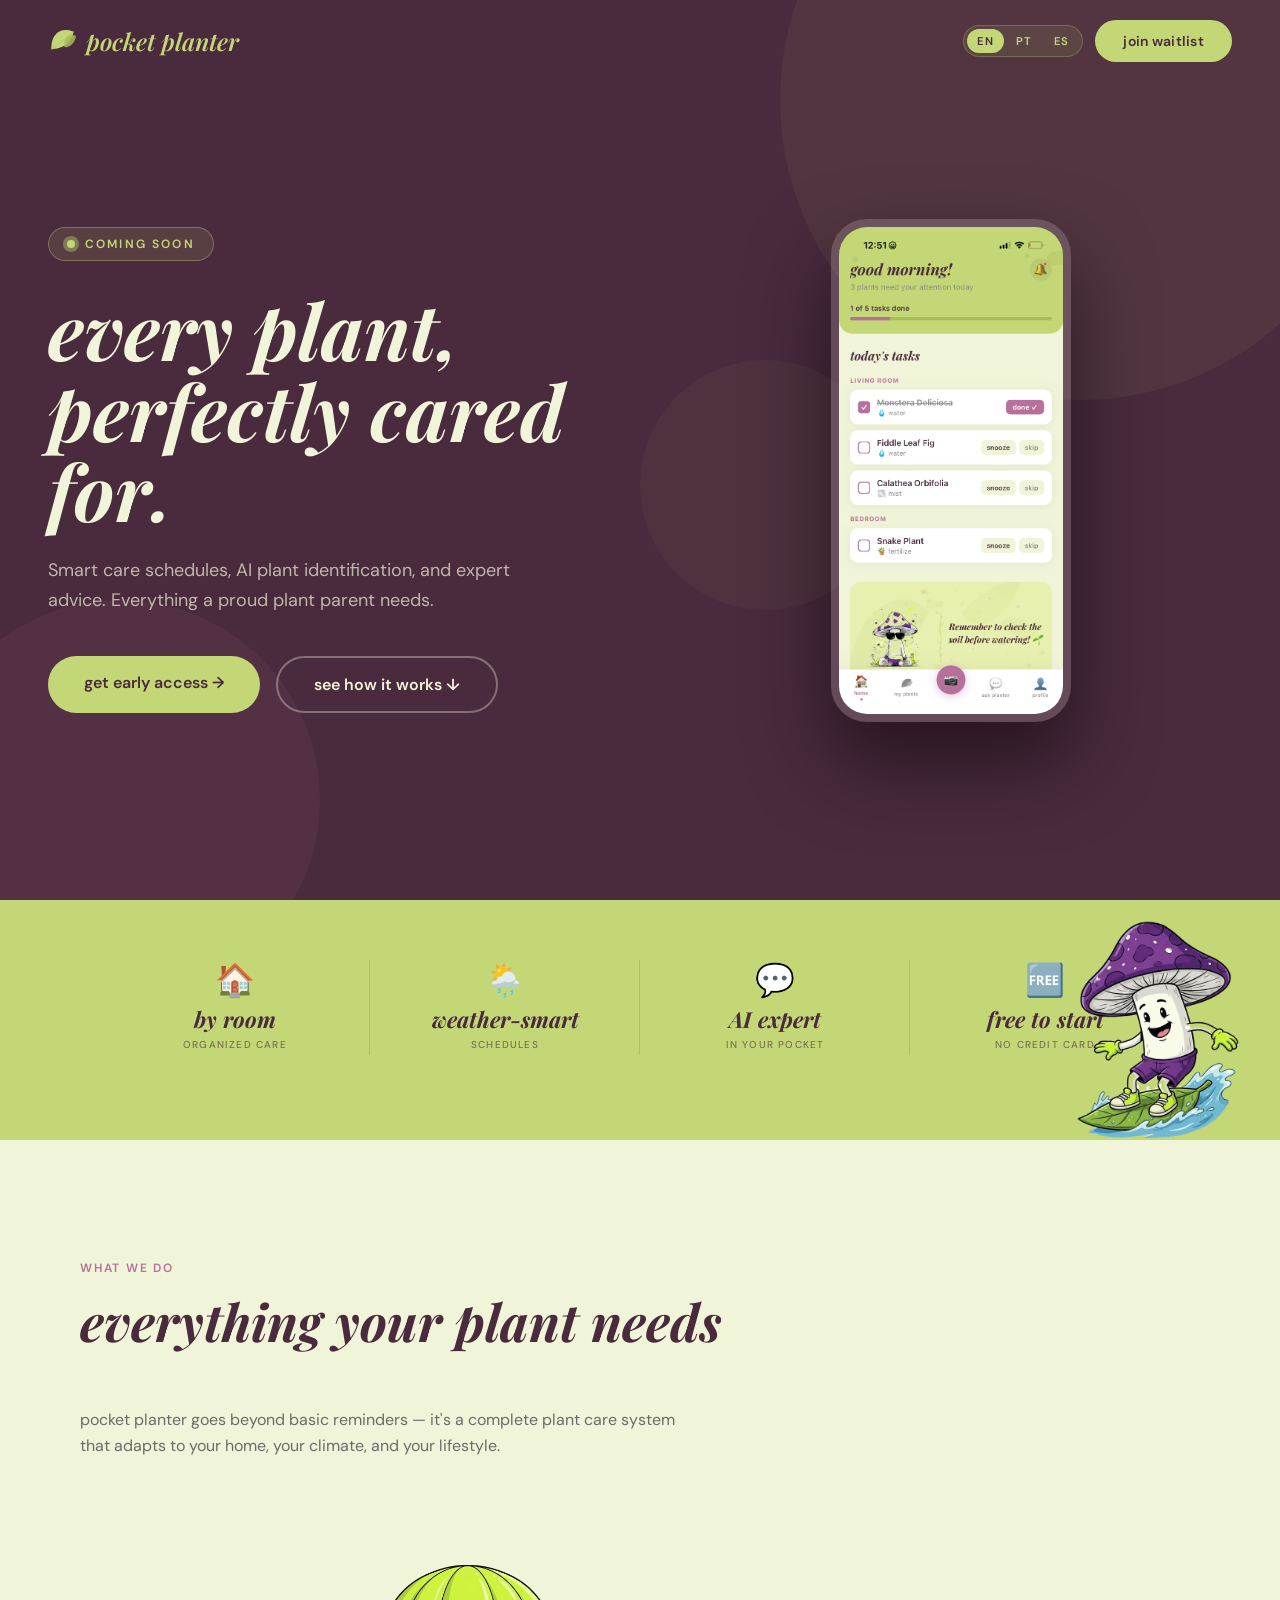
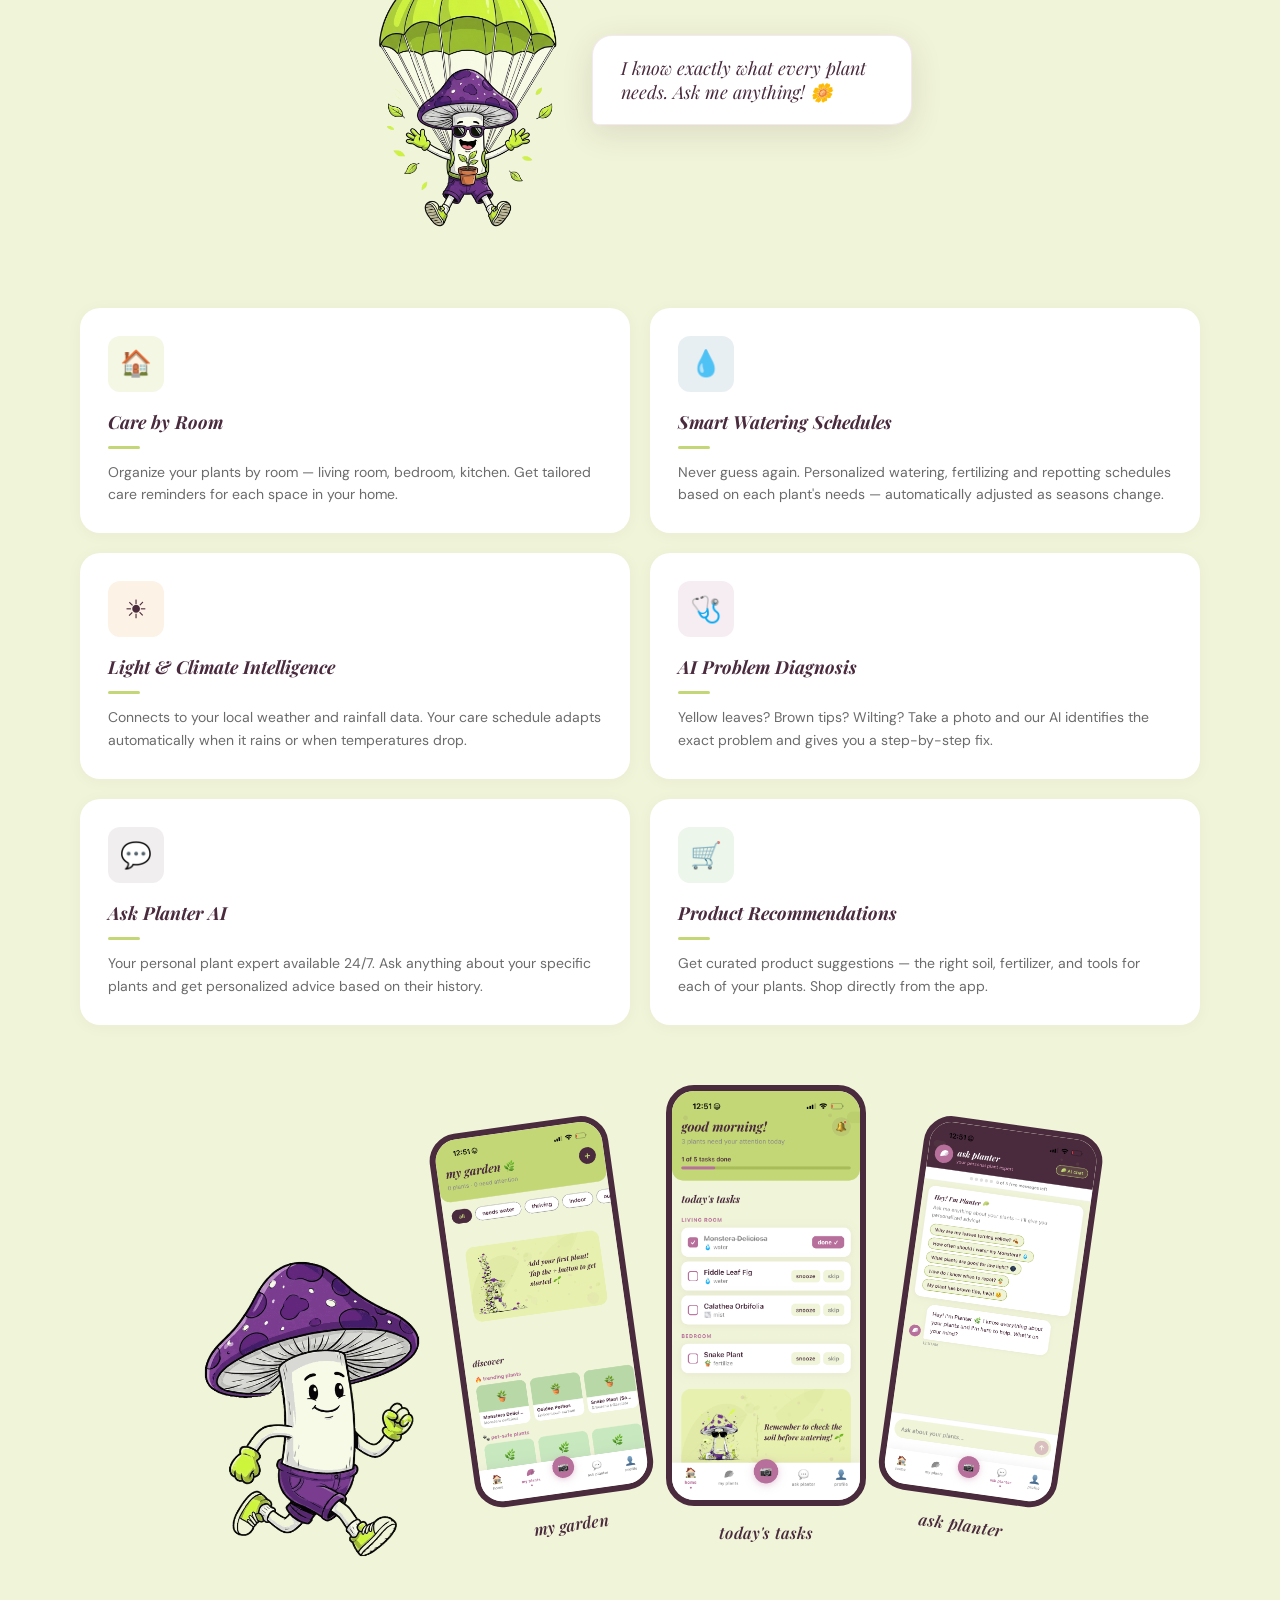
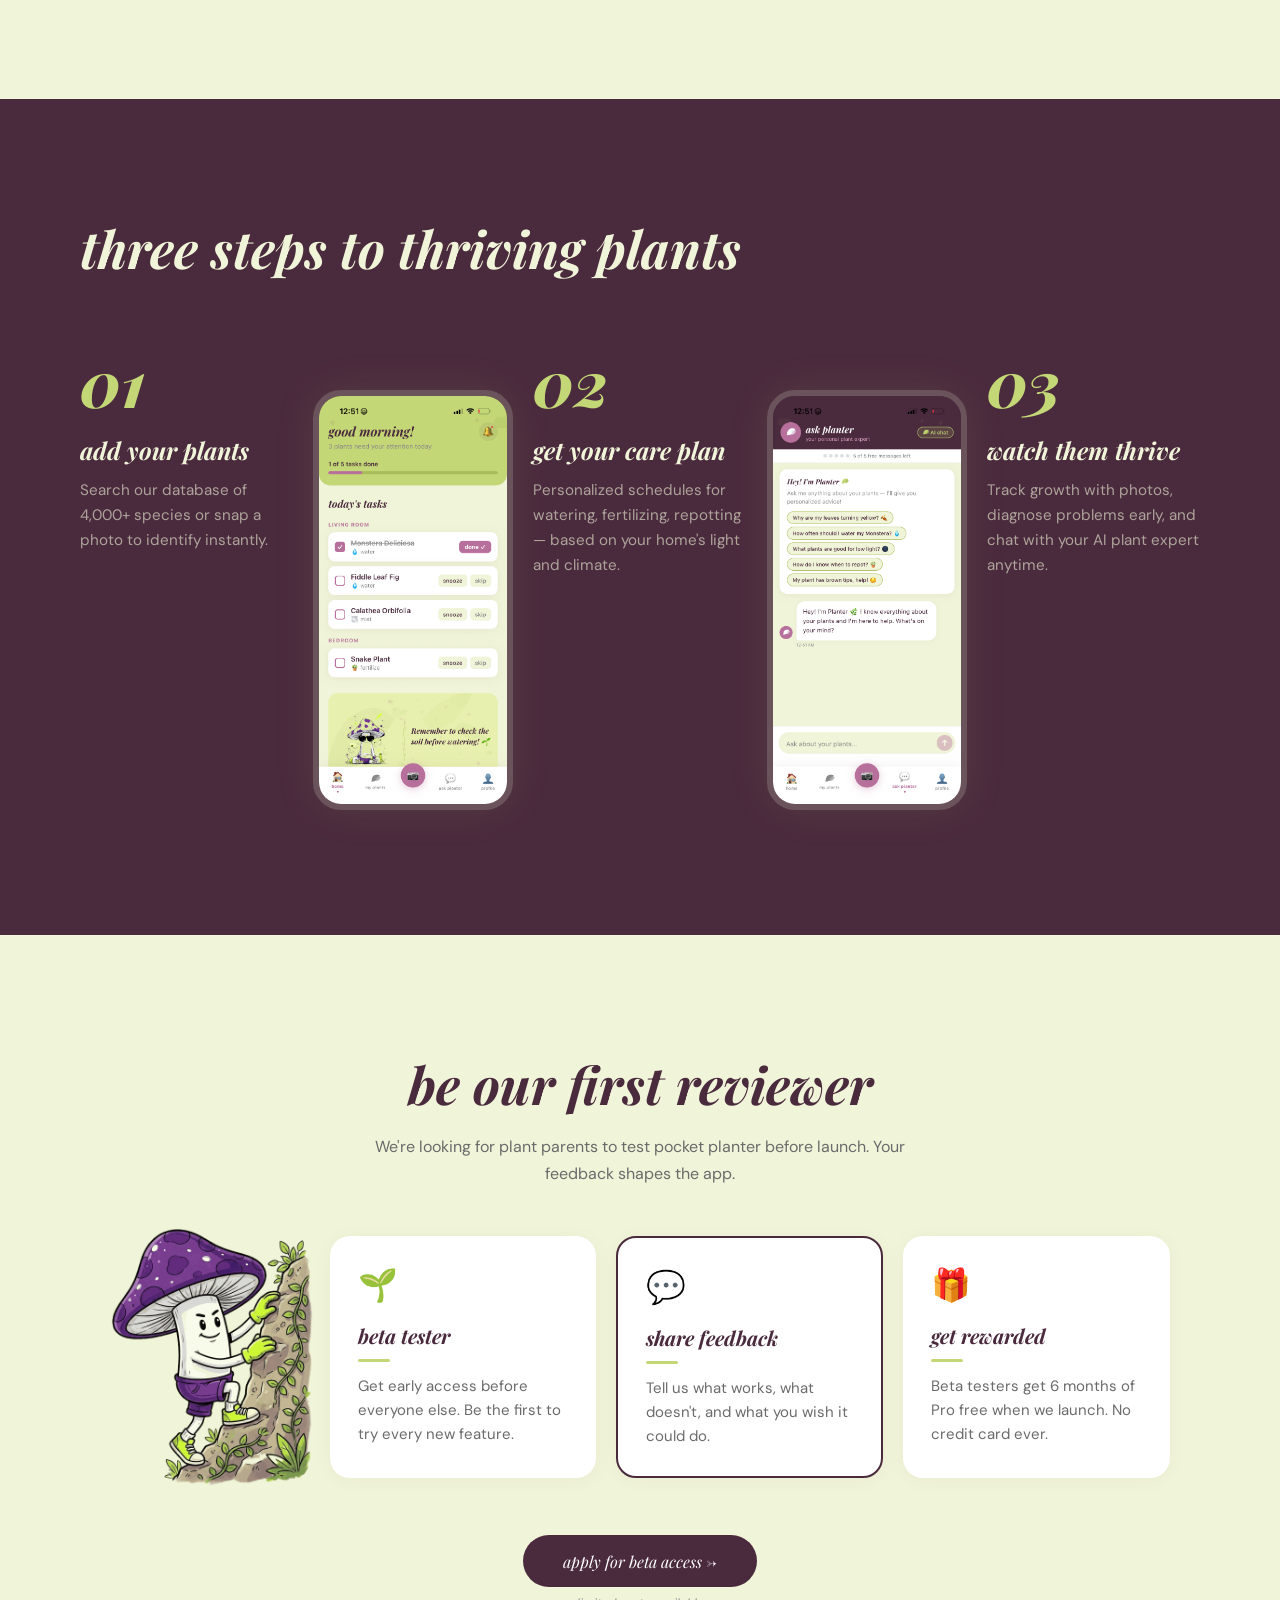
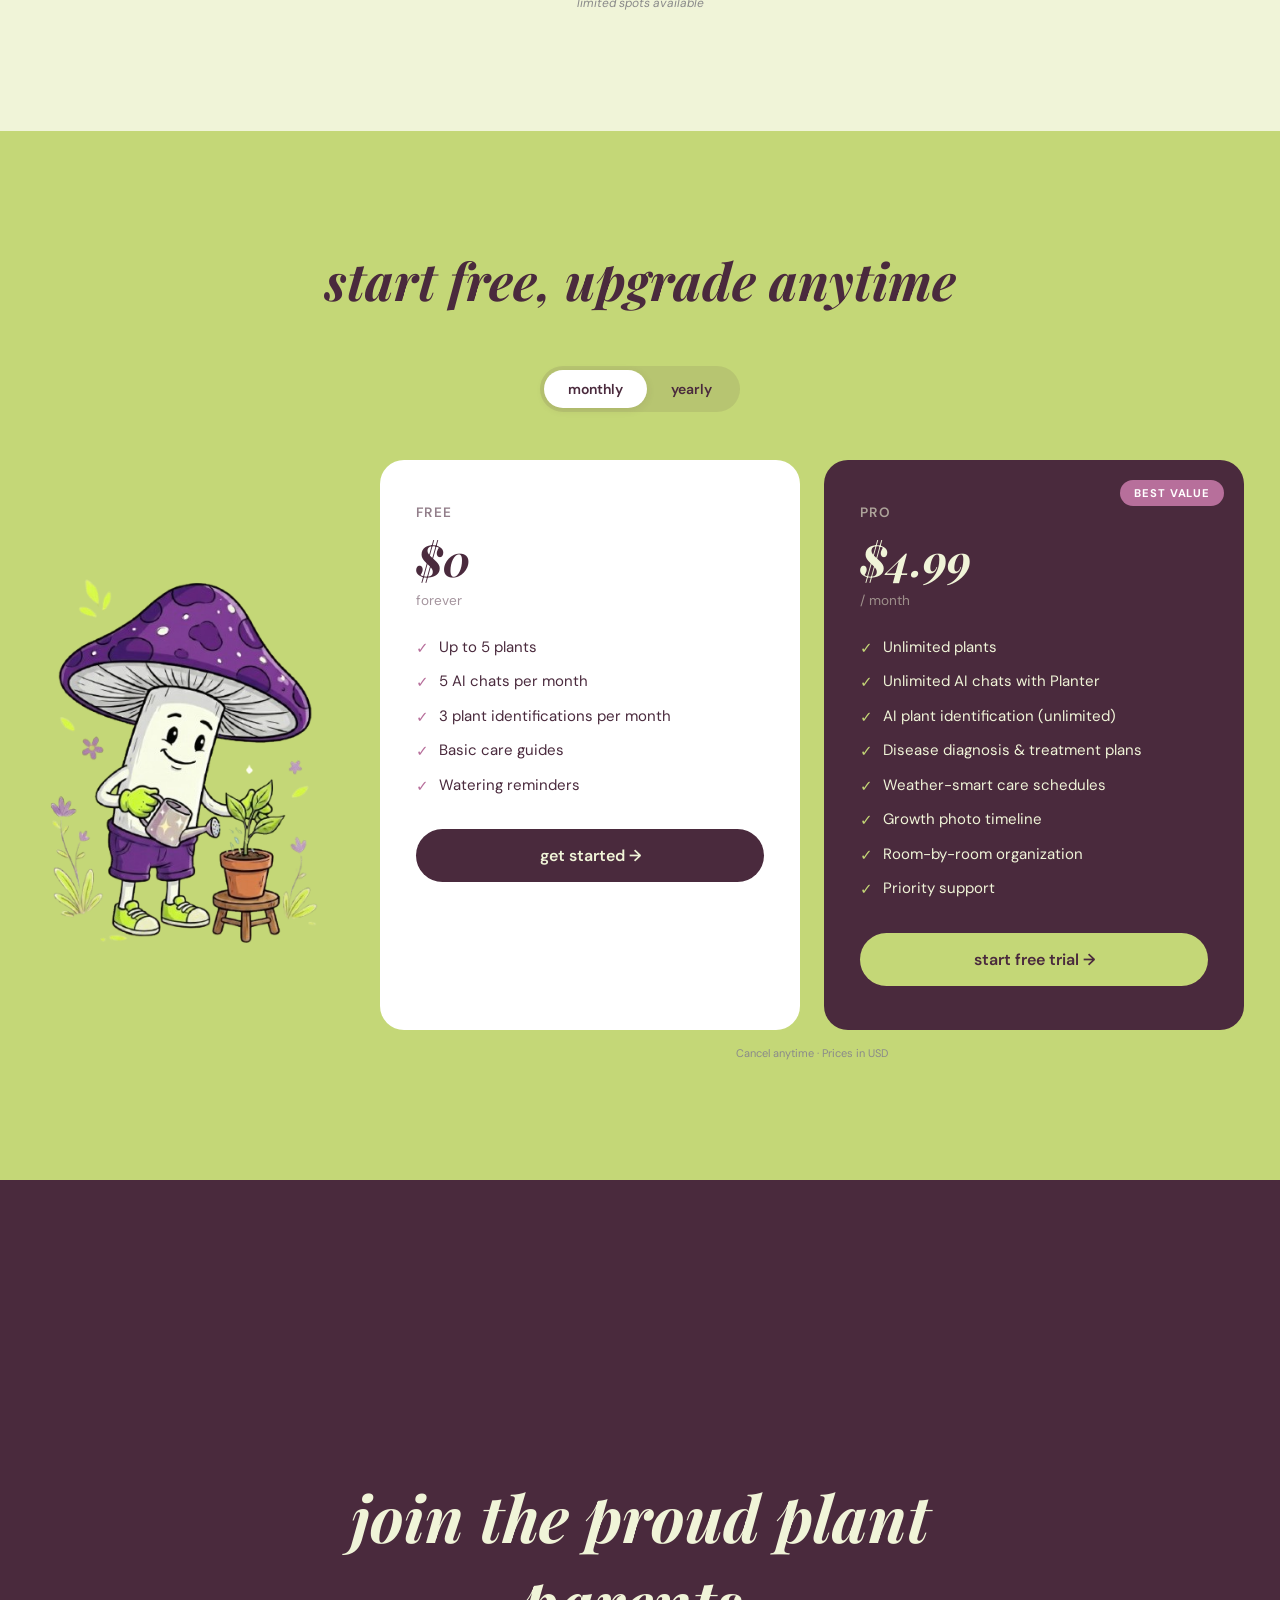
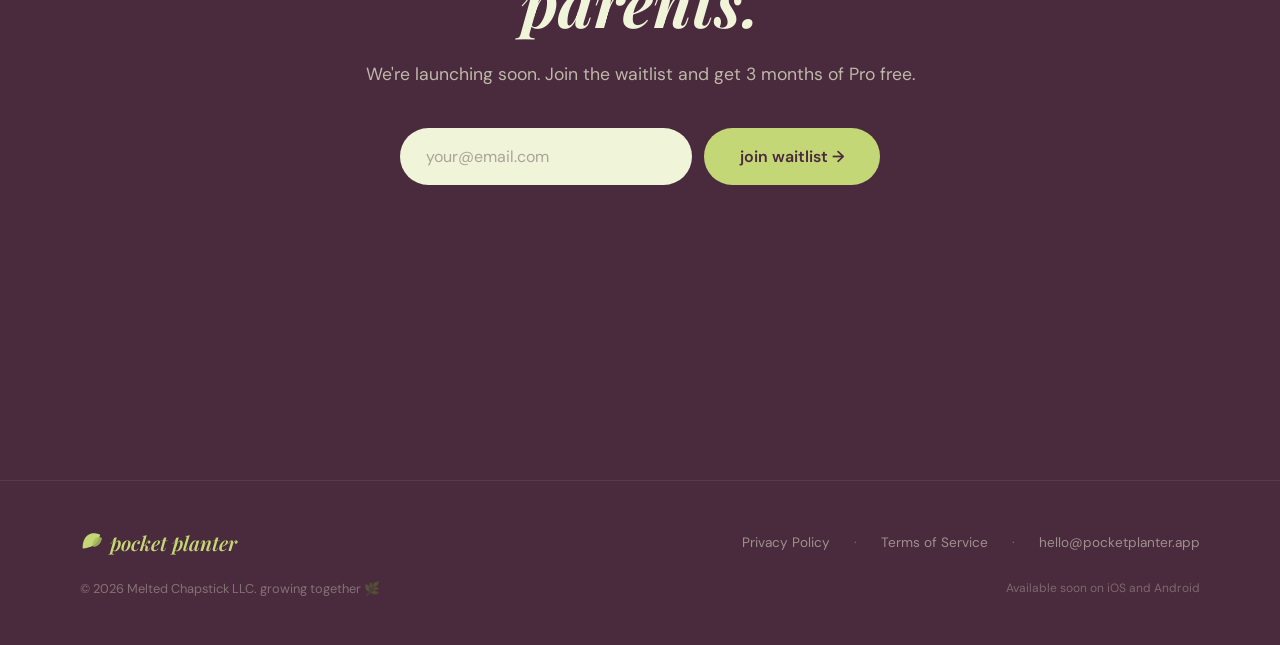
==== index.html @ 0e9c9752 "copy: 4,000+ species" ====
<!DOCTYPE html>
<html lang="en">
<head>
  <meta charset="UTF-8">
  <meta name="viewport" content="width=device-width, initial-scale=1.0">
  <title>pocket planter — every plant, perfectly cared for.</title>
  <meta name="description" content="AI-powered plant care that actually works. Identify, diagnose, and care for every plant — backed by 4,000+ species.">
  <meta name="version" content="2.2.1">
  <link rel="icon" type="image/svg+xml" href="favicon.svg">
  <link rel="preconnect" href="https://fonts.googleapis.com">
  <link rel="preconnect" href="https://fonts.gstatic.com" crossorigin>
  <link href="https://fonts.googleapis.com/css2?family=DM+Sans:ital,opsz,wght@0,9..40,300..700;1,9..40,300..700&family=Playfair+Display:ital,wght@0,400..900;1,400..900&display=swap" rel="stylesheet">
  <style>
    *, *::before, *::after { margin: 0; padding: 0; box-sizing: border-box; }

    :root {
      --lime: #c4d777;
      --plum: #4a2a3d;
      --plum-accent: #b76f9b;
      --light-plum: #d498b8;
      --cream: #f0f4d8;
      --white: #ffffff;
      --font-heading: 'Playfair Display', Georgia, serif;
      --font-body: 'DM Sans', system-ui, sans-serif;
    }

    html { scroll-behavior: smooth; }

    body {
      font-family: var(--font-body);
      color: var(--plum);
      overflow-x: hidden;
      -webkit-font-smoothing: antialiased;
    }

    /* ---- REVEAL ANIMATIONS ---- */
    .reveal {
      opacity: 0;
      transform: translateY(40px);
      transition: opacity 0.8s cubic-bezier(.16,1,.3,1), transform 0.8s cubic-bezier(.16,1,.3,1);
    }
    .reveal.visible {
      opacity: 1;
      transform: translateY(0);
    }
    .reveal-scale {
      opacity: 0;
      transform: scale(0.92);
      transition: opacity 0.8s cubic-bezier(.16,1,.3,1), transform 0.8s cubic-bezier(.16,1,.3,1);
    }
    .reveal-scale.visible {
      opacity: 1;
      transform: scale(1);
    }
    .reveal-left {
      opacity: 0;
      transform: translateX(-60px);
      transition: opacity 0.8s cubic-bezier(.16,1,.3,1), transform 0.8s cubic-bezier(.16,1,.3,1);
    }
    .reveal-left.visible {
      opacity: 1;
      transform: translateX(0);
    }
    .reveal-right {
      opacity: 0;
      transform: translateX(60px);
      transition: opacity 0.8s cubic-bezier(.16,1,.3,1), transform 0.8s cubic-bezier(.16,1,.3,1);
    }
    .reveal-right.visible {
      opacity: 1;
      transform: translateX(0);
    }

    /* ---- NAV ---- */
    .nav {
      position: fixed;
      top: 0;
      left: 0;
      right: 0;
      z-index: 1000;
      padding: 20px 48px;
      display: flex;
      align-items: center;
      justify-content: space-between;
      transition: background 0.4s, box-shadow 0.4s, padding 0.4s;
    }
    .nav.scrolled {
      background: var(--cream);
      box-shadow: 0 2px 24px rgba(74,42,61,0.10);
      padding: 14px 48px;
    }
    .nav-logo {
      font-family: var(--font-heading);
      font-style: italic;
      font-weight: 600;
      font-size: 1.5rem;
      color: var(--lime);
      text-decoration: none;
      transition: color 0.4s;
      display: inline-flex;
      align-items: center;
      gap: 10px;
    }
    .nav-logo-leaf {
      width: 28px;
      height: 28px;
      flex-shrink: 0;
    }
    .nav-logo-leaf .leaf-primary { fill: var(--lime); transition: fill 0.4s; }
    .nav-logo-leaf .leaf-secondary { fill: #a8bc5a; opacity: 0.85; transition: fill 0.4s; }
    .nav-logo-leaf .leaf-vein { stroke: #a8bc5a; opacity: 0.6; transition: stroke 0.4s; }
    .nav.scrolled .nav-logo { color: var(--plum); }
    .nav.scrolled .nav-logo-leaf .leaf-primary { fill: #7a8f3e; }
    .nav.scrolled .nav-logo-leaf .leaf-secondary { fill: #5e6f30; }
    .nav.scrolled .nav-logo-leaf .leaf-vein { stroke: #5e6f30; }
    .nav-cta {
      font-family: var(--font-body);
      font-weight: 600;
      font-size: 0.875rem;
      padding: 12px 28px;
      border-radius: 100px;
      background: var(--lime);
      color: var(--plum);
      text-decoration: none;
      border: none;
      cursor: pointer;
      transition: transform 0.3s, box-shadow 0.3s;
      letter-spacing: 0.02em;
    }
    .nav-cta:hover {
      transform: translateY(-2px);
      box-shadow: 0 6px 20px rgba(196,215,119,0.4);
    }
    .lang-switcher {
      display: inline-flex;
      align-items: center;
      gap: 2px;
      margin-right: 12px;
      background: rgba(196,215,119,0.1);
      border: 1px solid rgba(196,215,119,0.25);
      border-radius: 100px;
      padding: 3px;
    }
    .nav.scrolled .lang-switcher {
      background: rgba(74,42,61,0.06);
      border-color: rgba(74,42,61,0.15);
    }
    .lang-btn {
      font-family: var(--font-body);
      font-size: 0.7rem;
      font-weight: 600;
      letter-spacing: 0.08em;
      text-transform: uppercase;
      padding: 5px 10px;
      border-radius: 100px;
      background: transparent;
      color: var(--lime);
      border: none;
      cursor: pointer;
      transition: background 0.3s, color 0.3s;
    }
    .nav.scrolled .lang-btn { color: var(--plum); opacity: 0.6; }
    .lang-btn.active {
      background: var(--lime);
      color: var(--plum);
    }
    .nav.scrolled .lang-btn.active {
      background: var(--plum);
      color: var(--cream);
      opacity: 1;
    }
    .nav-right {
      display: flex;
      align-items: center;
    }
    .hamburger {
      display: none;
      flex-direction: column;
      gap: 5px;
      cursor: pointer;
      background: none;
      border: none;
      padding: 4px;
    }
    .hamburger span {
      display: block;
      width: 24px;
      height: 2px;
      background: var(--lime);
      border-radius: 2px;
      transition: background 0.4s, transform 0.3s;
    }
    .nav.scrolled .hamburger span { background: var(--plum); }
    .mobile-menu {
      display: none;
      position: fixed;
      top: 0; left: 0; right: 0; bottom: 0;
      background: var(--plum);
      z-index: 999;
      flex-direction: column;
      align-items: center;
      justify-content: center;
      gap: 32px;
    }
    .mobile-menu.open { display: flex; }
    .mobile-menu a {
      font-family: var(--font-heading);
      font-style: italic;
      font-size: 2rem;
      color: var(--cream);
      text-decoration: none;
    }
    .mobile-menu .close-btn {
      position: absolute;
      top: 24px; right: 32px;
      font-size: 2rem;
      color: var(--cream);
      background: none;
      border: none;
      cursor: pointer;
    }

    /* ---- HERO ---- */
    .hero {
      min-height: 100vh;
      background: var(--plum);
      position: relative;
      display: flex;
      align-items: center;
      padding: 120px 48px 80px;
      overflow: hidden;
    }
    .hero-circle {
      position: absolute;
      border-radius: 50%;
      pointer-events: none;
    }
    .hero-circle-1 {
      width: 600px; height: 600px;
      background: var(--lime);
      opacity: 0.06;
      top: -200px; right: -100px;
    }
    .hero-circle-2 {
      width: 400px; height: 400px;
      background: var(--plum-accent);
      opacity: 0.08;
      bottom: -100px; left: -80px;
    }
    .hero-circle-3 {
      width: 250px; height: 250px;
      background: var(--lime);
      opacity: 0.04;
      top: 40%; left: 50%;
    }
    .hero-inner {
      max-width: 1280px;
      margin: 0 auto;
      width: 100%;
      display: grid;
      grid-template-columns: 1fr 1fr;
      gap: 60px;
      align-items: center;
      position: relative;
      z-index: 1;
    }
    .hero-content { max-width: 600px; }
    .coming-soon-badge {
      display: inline-flex;
      align-items: center;
      gap: 10px;
      background: rgba(196,215,119,0.12);
      border: 1px solid rgba(196,215,119,0.35);
      color: var(--lime);
      font-family: var(--font-body);
      font-size: 0.75rem;
      font-weight: 600;
      text-transform: uppercase;
      letter-spacing: 0.18em;
      padding: 8px 18px;
      border-radius: 100px;
      margin-bottom: 28px;
      backdrop-filter: blur(6px);
    }
    .coming-soon-badge .pulse-dot {
      width: 8px;
      height: 8px;
      border-radius: 50%;
      background: var(--lime);
      position: relative;
      flex-shrink: 0;
    }
    .coming-soon-badge .pulse-dot::after {
      content: '';
      position: absolute;
      inset: -4px;
      border-radius: 50%;
      background: var(--lime);
      opacity: 0.4;
      animation: pulseRing 2s ease-out infinite;
    }
    @keyframes pulseRing {
      0% { transform: scale(0.8); opacity: 0.5; }
      100% { transform: scale(2); opacity: 0; }
    }
    .hero-headline {
      font-family: var(--font-heading);
      font-weight: 700;
      font-style: italic;
      font-size: clamp(3.5rem, 6vw, 6rem);
      color: var(--cream);
      line-height: 1.05;
      margin-bottom: 24px;
    }
    .hero-sub {
      font-family: var(--font-body);
      font-size: 1.125rem;
      color: var(--cream);
      opacity: 0.7;
      line-height: 1.7;
      max-width: 520px;
      margin-bottom: 40px;
    }
    .hero-buttons { display: flex; gap: 16px; flex-wrap: wrap; }
    .btn-primary {
      font-family: var(--font-body);
      font-weight: 600;
      font-size: 1rem;
      padding: 16px 36px;
      border-radius: 100px;
      background: var(--lime);
      color: var(--plum);
      text-decoration: none;
      border: none;
      cursor: pointer;
      transition: transform 0.3s, box-shadow 0.3s;
      display: inline-block;
    }
    .btn-primary:hover {
      transform: translateY(-2px);
      box-shadow: 0 8px 28px rgba(196,215,119,0.35);
    }
    .btn-outline {
      font-family: var(--font-body);
      font-weight: 600;
      font-size: 1rem;
      padding: 16px 36px;
      border-radius: 100px;
      background: transparent;
      color: var(--cream);
      border: 2px solid rgba(240,244,216,0.35);
      text-decoration: none;
      cursor: pointer;
      transition: border-color 0.3s, transform 0.3s;
      display: inline-block;
    }
    .btn-outline:hover {
      border-color: var(--cream);
      transform: translateY(-2px);
    }
    /* ---- HERO RIGHT (phone only) ---- */
    .hero-right {
      display: flex;
      align-items: center;
      justify-content: center;
    }
    .hero-phone {
      width: 240px;
      border-radius: 36px;
      border: 8px solid rgba(255,255,255,0.15);
      box-shadow: 0 40px 80px rgba(0,0,0,0.5);
    }

    /* ---- MASCOT FLOAT (flipped, preserves scaleX(-1)) ---- */
    @keyframes mascotFloatFlipped {
      0%, 100% { transform: scaleX(-1) translateY(0px); }
      50% { transform: scaleX(-1) translateY(-12px); }
    }

    /* ---- STATS MASCOT (lime bg) ---- */
    .stats { position: relative; min-height: 240px; }
    .mascot-stats {
      position: absolute;
      right: 40px;
      bottom: 0;
      height: 220px;
      width: auto;
      z-index: 2;
      pointer-events: none;
      animation: mascotFloatPlain 5s ease-in-out infinite;
    }

    /* ---- FEATURES MASCOT + SPEECH (cream bg) ---- */
    .mascot-features-row {
      display: flex;
      align-items: center;
      justify-content: center;
      gap: 24px;
      margin-bottom: 48px;
    }
    .mascot-features-bubble { margin-left: 0; }
    .mascot-features {
      height: 360px;
      width: auto;
      pointer-events: none;
      transform: scaleX(-1);
      animation: mascotFloatFlipped 5s ease-in-out infinite;
    }
    .mascot-features-bubble {
      background: var(--white);
      color: var(--plum);
      font-family: var(--font-heading);
      font-style: italic;
      font-size: 18px;
      padding: 20px 28px;
      border-radius: 20px 20px 20px 6px;
      box-shadow: 0 8px 32px rgba(74,42,61,0.12);
      border: 1px solid rgba(183,111,155,0.15);
      max-width: 320px;
    }

    /* ---- PHONE SHOWCASE (features) ---- */
    .phone-showcase {
      display: flex;
      align-items: center;
      justify-content: center;
      gap: 32px;
      margin-top: 56px;
      padding: 20px 0;
      position: relative;
    }
    .phone-showcase-item {
      text-align: center;
    }
    .phone-showcase-item img {
      width: 180px;
      border-radius: 28px;
      border: 6px solid var(--plum);
      display: block;
      margin: 0 auto;
    }
    .phone-showcase-item.center { transform: translateY(-16px); }
    .phone-showcase-item.center img { width: 200px; }
    .phone-showcase-item.left { transform: rotate(-8deg); }
    .phone-showcase-item.right { transform: rotate(8deg); }
    .phone-showcase-label {
      font-family: var(--font-heading);
      font-style: italic;
      font-weight: 600;
      font-size: 1rem;
      color: var(--plum);
      margin-top: 16px;
      letter-spacing: 0.01em;
    }
    @keyframes mascotFloatPlain {
      0%, 100% { transform: translateY(0px); }
      50% { transform: translateY(-12px); }
    }
    .mascot-showcase {
      height: 300px;
      width: auto;
      pointer-events: none;
      align-self: flex-end;
      flex-shrink: 0;
    }

    /* ---- PHONE FLOATING ANIMATION ---- */
    @keyframes phoneFloat {
      0%, 100% { transform: translateY(0); }
      50% { transform: translateY(-12px); }
    }
    .float-anim {
      animation: phoneFloat 4s ease-in-out infinite;
    }

    /* ---- STATS BAR ---- */
    .stats {
      background: var(--lime);
      padding: 48px;
    }
    .stats-inner {
      max-width: 1080px;
      margin: 0 auto;
      display: grid;
      grid-template-columns: repeat(4, 1fr);
      gap: 0;
    }
    .stat {
      text-align: center;
      padding: 16px 24px;
      position: relative;
    }
    .stat:not(:last-child)::after {
      content: '';
      position: absolute;
      right: 0; top: 10%; height: 80%;
      width: 1px;
      background: var(--plum);
      opacity: 0.15;
    }
    .stat-emoji {
      font-size: 2rem;
      line-height: 1;
      margin-bottom: 10px;
      display: block;
    }
    .stat-title {
      font-family: var(--font-heading);
      font-weight: 700;
      font-style: italic;
      font-size: 1.375rem;
      color: var(--plum);
      line-height: 1.2;
    }
    .stat-label {
      font-family: var(--font-body);
      font-size: 0.625rem;
      font-weight: 500;
      text-transform: uppercase;
      letter-spacing: 0.12em;
      color: var(--plum);
      opacity: 0.6;
      margin-top: 6px;
    }

    /* ---- FEATURES ---- */
    .features {
      background: var(--cream);
      padding: 120px 48px;
    }
    .features-inner {
      max-width: 1120px;
      margin: 0 auto;
    }
    .section-label {
      font-family: var(--font-body);
      font-size: 0.75rem;
      font-weight: 600;
      text-transform: uppercase;
      letter-spacing: 0.15em;
      color: var(--plum-accent);
      margin-bottom: 16px;
    }
    .section-title {
      font-family: var(--font-heading);
      font-weight: 700;
      font-style: italic;
      font-size: clamp(2rem, 4vw, 3.25rem);
      color: var(--plum);
      margin-bottom: 56px;
      line-height: 1.15;
    }
    .features-subtitle {
      font-family: var(--font-body);
      font-size: 1rem;
      color: #6b6b6b;
      max-width: 600px;
      line-height: 1.65;
      margin-bottom: 40px;
    }
    .features-grid {
      display: grid;
      grid-template-columns: 1fr 1fr;
      gap: 20px;
    }
    .feature-card {
      background: var(--white);
      border-radius: 20px;
      padding: 28px;
      box-shadow: 0 2px 16px rgba(74,42,61,0.04);
      transition: transform 0.4s cubic-bezier(.16,1,.3,1), box-shadow 0.4s;
    }
    .feature-card:hover {
      transform: translateY(-4px);
      box-shadow: 0 12px 40px rgba(74,42,61,0.08);
    }
    .feature-icon {
      width: 56px;
      height: 56px;
      border-radius: 12px;
      display: flex;
      align-items: center;
      justify-content: center;
      font-size: 1.6rem;
      margin-bottom: 18px;
    }
    .feature-name {
      font-family: var(--font-heading);
      font-weight: 700;
      font-style: italic;
      font-size: 1.125rem;
      color: var(--plum);
      margin-bottom: 12px;
    }
    .feature-name::after {
      content: '';
      display: block;
      width: 32px;
      height: 3px;
      background: var(--lime);
      border-radius: 2px;
      margin-top: 12px;
    }
    .feature-desc {
      font-size: 0.875rem;
      line-height: 1.6;
      color: #6b6b6b;
    }

    /* ---- HOW IT WORKS ---- */
    .how {
      background: var(--plum);
      padding: 120px 48px;
    }
    .how-inner {
      max-width: 1120px;
      margin: 0 auto;
    }
    .how .section-title { color: var(--cream); margin-bottom: 72px; }
    .steps {
      display: grid;
      grid-template-columns: 1fr auto 1fr auto 1fr;
      gap: 20px;
      align-items: start;
    }
    .step { text-align: left; }
    .step-number {
      font-family: var(--font-heading);
      font-weight: 800;
      font-style: italic;
      font-size: clamp(3rem, 5vw, 5rem);
      color: var(--lime);
      opacity: 0.35;
      line-height: 1;
      margin-bottom: 20px;
      transition: opacity 0.6s;
    }
    .step.visible .step-number { opacity: 1; }
    .step-title {
      font-family: var(--font-heading);
      font-weight: 700;
      font-style: italic;
      font-size: 1.5rem;
      color: var(--cream);
      margin-bottom: 12px;
    }
    .step-desc {
      font-size: 0.95rem;
      color: var(--cream);
      opacity: 0.6;
      line-height: 1.65;
    }
    .step-phone {
      margin-top: 40px;
      text-align: center;
    }
    .step-phone img {
      width: 200px;
      border-radius: 28px;
      border: 6px solid rgba(240,244,216,0.2);
      box-shadow: 0 0 40px rgba(196,215,119,0.1);
    }

    /* ---- BETA TESTERS ---- */
    .beta {
      background: var(--cream);
      padding: 120px 48px;
    }
    .beta-inner {
      max-width: 1280px;
      margin: 0 auto;
      text-align: center;
    }
    .beta .section-title { text-align: center; margin-bottom: 20px; }
    .beta-subtitle {
      font-family: var(--font-body);
      font-size: 1rem;
      color: #6b6b6b;
      max-width: 560px;
      margin: 0 auto 40px;
      line-height: 1.65;
    }
    .beta-row {
      display: flex;
      align-items: center;
      justify-content: center;
      gap: 0;
      margin-bottom: 48px;
    }
    .mascot-beta {
      height: 260px;
      width: auto;
      flex-shrink: 0;
      align-self: flex-end;
      pointer-events: none;
      margin-right: 16px;
    }
    .beta-grid {
      display: grid;
      grid-template-columns: repeat(3, 1fr);
      gap: 20px;
      text-align: left;
      width: 840px;
      max-width: 100%;
      flex-shrink: 0;
    }
    .beta-card {
      background: var(--white);
      border-radius: 20px;
      padding: 28px;
      box-shadow: 0 2px 20px rgba(74,42,61,0.04);
      transition: transform 0.4s cubic-bezier(.16,1,.3,1), box-shadow 0.4s;
    }
    .beta-card:hover {
      transform: translateY(-4px);
      box-shadow: 0 12px 40px rgba(74,42,61,0.08);
    }
    .beta-card.highlighted {
      border: 2px solid var(--plum);
    }
    .beta-card-emoji {
      font-size: 2rem;
      display: block;
      margin-bottom: 16px;
    }
    .beta-card-title {
      font-family: var(--font-heading);
      font-weight: 700;
      font-style: italic;
      font-size: 1.25rem;
      color: var(--plum);
      margin-bottom: 12px;
    }
    .beta-card-title::after {
      content: '';
      display: block;
      width: 32px;
      height: 3px;
      background: var(--lime);
      border-radius: 2px;
      margin-top: 10px;
    }
    .beta-card-text {
      font-family: var(--font-body);
      font-size: 0.9375rem;
      line-height: 1.6;
      color: #6b6b6b;
    }
    .beta-cta {
      display: inline-flex;
      align-items: center;
      justify-content: center;
      height: 52px;
      padding: 0 40px;
      background: var(--plum);
      color: var(--white);
      font-family: var(--font-heading);
      font-style: italic;
      font-size: 1rem;
      border-radius: 26px;
      text-decoration: none;
      border: none;
      cursor: pointer;
      transition: transform 0.3s, box-shadow 0.3s;
    }
    .beta-cta:hover {
      transform: translateY(-2px);
      box-shadow: 0 10px 28px rgba(74,42,61,0.25);
    }
    .beta-spots {
      font-family: var(--font-body);
      font-size: 0.75rem;
      font-style: italic;
      color: #8a8a8a;
      margin-top: 8px;
    }

    /* ---- PRICING ---- */
    .pricing {
      background: var(--lime);
      padding: 120px 48px;
      position: relative;
      overflow: hidden;
    }
    .pricing-inner {
      max-width: 1280px;
      margin: 0 auto;
      text-align: center;
      position: relative;
      z-index: 1;
    }
    .pricing-cards-row {
      display: flex;
      align-items: center;
      justify-content: center;
      gap: 32px;
    }
    .pricing-cards-row .pricing-cards {
      width: 864px;
      max-width: 100%;
      flex-shrink: 0;
    }
    .pricing-cards-col {
      display: flex;
      flex-direction: column;
      align-items: center;
    }
    .mascot-pricing {
      height: 560px;
      width: auto;
      pointer-events: none;
      transform: scaleX(-1);
      animation: mascotFloatFlipped 5s ease-in-out infinite;
      flex-shrink: 0;
      align-self: center;
    }
    .pricing .section-title { margin-bottom: 56px; }
    .pricing-toggle {
      display: inline-flex;
      background: rgba(74,42,61,0.1);
      border-radius: 100px;
      padding: 4px;
      margin-bottom: 48px;
    }
    .pricing-toggle button {
      font-family: var(--font-body);
      font-weight: 600;
      font-size: 0.875rem;
      padding: 10px 24px;
      border: none;
      border-radius: 100px;
      cursor: pointer;
      background: transparent;
      color: var(--plum);
      transition: background 0.3s, color 0.3s;
    }
    .pricing-toggle button.active {
      background: var(--white);
      box-shadow: 0 2px 8px rgba(74,42,61,0.1);
    }
    .pricing-cards {
      display: grid;
      grid-template-columns: 1fr 1fr;
      gap: 24px;
      text-align: left;
    }
    .pricing-card {
      border-radius: 24px;
      padding: 44px 36px;
      position: relative;
    }
    .pricing-card.free { background: var(--white); }
    .pricing-card.pro {
      background: var(--plum);
      color: var(--cream);
    }
    .pricing-badge {
      position: absolute;
      top: 20px; right: 20px;
      background: var(--plum-accent);
      color: var(--white);
      font-family: var(--font-body);
      font-size: 0.7rem;
      font-weight: 700;
      text-transform: uppercase;
      letter-spacing: 0.08em;
      padding: 6px 14px;
      border-radius: 100px;
    }
    .pricing-plan {
      font-family: var(--font-body);
      font-weight: 600;
      font-size: 0.85rem;
      text-transform: uppercase;
      letter-spacing: 0.1em;
      margin-bottom: 8px;
      opacity: 0.6;
    }
    .pricing-price {
      font-family: var(--font-heading);
      font-weight: 700;
      font-style: italic;
      font-size: 2.75rem;
      margin-bottom: 4px;
    }
    .pricing-period {
      font-size: 0.85rem;
      opacity: 0.5;
      margin-bottom: 28px;
    }
    .pricing-features {
      list-style: none;
      display: flex;
      flex-direction: column;
      gap: 12px;
      margin-bottom: 32px;
    }
    .pricing-features li {
      font-size: 0.9375rem;
      display: flex;
      align-items: flex-start;
      gap: 10px;
    }
    .pricing-check {
      color: var(--plum-accent);
      font-weight: 700;
      flex-shrink: 0;
      line-height: 1.5;
    }
    .pricing-card.pro .pricing-check { color: var(--lime); }
    .pricing-save {
      display: inline-block;
      background: rgba(196,215,119,0.15);
      color: var(--lime);
      font-family: var(--font-body);
      font-weight: 700;
      font-size: 0.75rem;
      padding: 4px 10px;
      border-radius: 12px;
      margin-top: 4px;
    }
    .pricing-fine-print {
      text-align: center;
      font-family: var(--font-body);
      font-size: 0.6875rem;
      color: #8a8a8a;
      margin-top: 16px;
      width: 100%;
    }
    .pricing-card .btn-primary { width: 100%; text-align: center; }
    .pricing-card.pro .btn-primary {
      background: var(--lime);
      color: var(--plum);
    }
    .pricing-card.free .btn-primary {
      background: var(--plum);
      color: var(--cream);
    }
    .pricing-note {
      text-align: center;
      font-size: 0.8rem;
      opacity: 0.5;
      margin-top: 24px;
    }

    /* ---- WAITLIST ---- */
    .waitlist {
      background: var(--plum);
      padding: 120px 48px;
      position: relative;
      overflow: hidden;
      min-height: 100vh;
      display: flex;
      align-items: center;
      justify-content: center;
    }
    .waitlist-inner {
      max-width: 680px;
      margin: 0 auto;
      text-align: center;
      position: relative;
      z-index: 1;
    }
    .waitlist-title {
      font-family: var(--font-heading);
      font-weight: 700;
      font-style: italic;
      font-size: clamp(2.5rem, 5vw, 4rem);
      color: var(--cream);
      margin-bottom: 16px;
    }
    .waitlist-sub {
      font-size: 1.1rem;
      color: var(--cream);
      opacity: 0.7;
      margin-bottom: 40px;
      line-height: 1.6;
    }
    .waitlist-form {
      display: flex;
      gap: 12px;
      max-width: 480px;
      margin: 0 auto;
    }
    .waitlist-input {
      flex: 1;
      padding: 16px 24px;
      border: 2px solid transparent;
      border-radius: 100px;
      background: var(--cream);
      font-family: var(--font-body);
      font-size: 1rem;
      color: var(--plum);
      outline: none;
      transition: border-color 0.3s;
    }
    .waitlist-input::placeholder { color: var(--plum); opacity: 0.4; }
    .waitlist-input:focus { border-color: var(--plum-accent); }
    .waitlist-form .btn-primary { white-space: nowrap; }
    .waitlist-success {
      display: none;
      font-family: var(--font-heading);
      font-style: italic;
      font-size: 1.5rem;
      color: var(--lime);
      margin-top: 24px;
    }
    .waitlist-success.show { display: block; }

    /* ---- FOOTER ---- */
    .footer {
      background: var(--plum);
      border-top: 1px solid rgba(240,244,216,0.08);
      padding: 48px;
    }
    .footer-inner {
      max-width: 1120px;
      margin: 0 auto;
      display: flex;
      align-items: center;
      justify-content: space-between;
      flex-wrap: wrap;
      gap: 24px;
    }
    .footer-logo {
      font-family: var(--font-heading);
      font-style: italic;
      font-weight: 600;
      font-size: 1.25rem;
      color: var(--lime);
      display: inline-flex;
      align-items: center;
      gap: 8px;
    }
    .footer-logo-leaf {
      width: 22px;
      height: 22px;
    }
    .footer-logo-leaf .leaf-primary { fill: var(--lime); }
    .footer-logo-leaf .leaf-secondary { fill: #a8bc5a; opacity: 0.85; }
    .footer-links {
      display: flex;
      gap: 24px;
      flex-wrap: wrap;
      align-items: center;
    }
    .footer-links a {
      font-size: 0.85rem;
      color: var(--cream);
      opacity: 0.5;
      text-decoration: none;
      transition: opacity 0.3s;
    }
    .footer-links a:hover { opacity: 1; }
    .footer-links span {
      font-size: 0.85rem;
      color: var(--cream);
      opacity: 0.3;
    }
    .footer-bottom {
      max-width: 1120px;
      margin: 24px auto 0;
      display: flex;
      justify-content: space-between;
      flex-wrap: wrap;
      gap: 12px;
    }
    .footer-copy {
      font-size: 0.8rem;
      color: var(--cream);
      opacity: 0.35;
    }
    .footer-platforms {
      font-size: 0.75rem;
      color: var(--cream);
      opacity: 0.3;
    }

    /* ---- RESPONSIVE ---- */
    @media (max-width: 960px) {
      .hero-inner {
        grid-template-columns: 1fr;
        gap: 48px;
      }
      .steps {
        grid-template-columns: 1fr;
        gap: 48px;
      }
      .step-phone { margin: 0 auto; }
      .step-phone img { width: 160px; }
      .phone-showcase { gap: 16px; }
      .phone-showcase-item img { width: 140px; }
      .phone-showcase-item.center img { width: 150px; }
      .beta-row { flex-direction: column; }
      .mascot-beta { display: none; }
      .pricing-cards-row .pricing-cards,
      .beta-row .beta-grid {
        width: 100% !important;
        grid-template-columns: 1fr;
        max-width: 480px;
      }
      .pricing-cards {
        grid-template-columns: 1fr;
        max-width: 420px;
        margin: 0 auto;
      }
      .features-grid {
        grid-template-columns: 1fr;
      }
    }

    @media (max-width: 768px) {
      .nav { padding: 16px 24px; }
      .nav.scrolled { padding: 12px 24px; }
      .nav-cta.desktop { display: none; }
      .hamburger { display: flex; }
      .hero { padding: 100px 24px 60px; }
      .stats { padding: 32px 24px; }
      .stats-inner {
        grid-template-columns: repeat(2, 1fr);
        gap: 24px;
      }
      .stat:nth-child(2)::after { display: none; }
      .stat::after { display: none; }
      .features { padding: 80px 24px; }
      .how { padding: 80px 24px; }
      .beta { padding: 80px 24px; }
      .pricing { padding: 80px 24px; }
      .waitlist { padding: 80px 24px; }
      .waitlist-form {
        flex-direction: column;
      }
      .mascot-stats,
      .mascot-features-row,
      .mascot-showcase,
      .mascot-pricing { display: none; }
      .hero-phone { width: 200px; }
      .footer { padding: 36px 24px; }
      .footer-inner { flex-direction: column; text-align: center; }
      .footer-links { justify-content: center; }
      .footer-bottom { justify-content: center; text-align: center; }
    }

    @media (max-width: 480px) {
      .hero-headline { font-size: clamp(2.5rem, 10vw, 3.5rem); }
      .hero-buttons { flex-direction: column; }
      .btn-primary, .btn-outline { text-align: center; }
      .hero-phone { width: 180px; }
      .phone-showcase { flex-direction: column; gap: 24px; }
      .phone-showcase-item,
      .phone-showcase-item.left,
      .phone-showcase-item.right,
      .phone-showcase-item.center { transform: none !important; }
      .phone-showcase-item img { width: 180px !important; }
    }
  </style>
</head>
<body>

  <!-- NAV -->
  <nav class="nav" id="nav">
    <a href="#" class="nav-logo">
      <svg class="nav-logo-leaf" viewBox="0 0 48 48" aria-hidden="true">
        <path class="leaf-primary" d="M6 38 C6 38 4 20 16 10 C28 0 44 8 44 8 C44 8 40 26 28 32 C16 38 6 38 6 38Z"/>
        <path class="leaf-vein" d="M6 38 C6 38 26 24 44 8" stroke-width="1.5" stroke-linecap="round" fill="none"/>
        <path class="leaf-secondary" d="M28 34 C28 34 26 22 34 16 C42 10 48 16 48 16 C48 16 46 28 38 32 C30 36 28 34 28 34Z"/>
      </svg>
      <span>pocket planter</span>
    </a>
    <div class="nav-right">
      <div class="lang-switcher" role="group" aria-label="Language">
        <button class="lang-btn active" data-lang="en" onclick="setLang('en')">EN</button>
        <button class="lang-btn" data-lang="pt" onclick="setLang('pt')">PT</button>
        <button class="lang-btn" data-lang="es" onclick="setLang('es')">ES</button>
      </div>
      <a href="#waitlist" class="nav-cta desktop" data-i18n="nav.waitlist">join waitlist</a>
      <button class="hamburger" id="hamburger" aria-label="Menu">
        <span></span><span></span><span></span>
      </button>
    </div>
  </nav>

  <!-- MOBILE MENU -->
  <div class="mobile-menu" id="mobileMenu">
    <button class="close-btn" id="closeMenu" aria-label="Close">&times;</button>
    <a href="#features" onclick="closeMobileMenu()" data-i18n="nav.features">features</a>
    <a href="#how" onclick="closeMobileMenu()" data-i18n="nav.how">how it works</a>
    <a href="#pricing" onclick="closeMobileMenu()" data-i18n="nav.pricing">pricing</a>
    <a href="#waitlist" onclick="closeMobileMenu()" data-i18n="nav.waitlist">join waitlist</a>
  </div>

  <!-- HERO -->
  <section class="hero" id="hero">
    <div class="hero-circle hero-circle-1" id="circle1"></div>
    <div class="hero-circle hero-circle-2" id="circle2"></div>
    <div class="hero-circle hero-circle-3" id="circle3"></div>
    <div class="hero-inner">
      <div class="hero-content">
        <div class="coming-soon-badge">
          <span class="pulse-dot"></span>
          <span data-i18n="hero.badge">Coming Soon</span>
        </div>
        <h1 class="hero-headline" data-i18n-html="hero.headline">every plant,<br>perfectly cared for.</h1>
        <p class="hero-sub" data-i18n="hero.sub">Smart care schedules, AI plant identification, and expert advice. Everything a proud plant parent needs.</p>
        <div class="hero-buttons">
          <a href="#waitlist" class="btn-primary" data-i18n="hero.cta1">get early access &rarr;</a>
          <a href="#features" class="btn-outline" data-i18n="hero.cta2">see how it works &darr;</a>
        </div>
      </div>
      <div class="hero-right">
        <img src="IMG_7374.png" alt="pocket planter home screen" class="hero-phone" loading="lazy">
      </div>
    </div>
  </section>

  <!-- STATS -->
  <section class="stats" id="statsBar">
    <div class="stats-inner">
      <div class="stat">
        <span class="stat-emoji">&#127968;</span>
        <div class="stat-title" data-i18n="stats.1.title">by room</div>
        <div class="stat-label" data-i18n="stats.1.label">ORGANIZED CARE</div>
      </div>
      <div class="stat">
        <span class="stat-emoji">&#127782;&#65039;</span>
        <div class="stat-title" data-i18n="stats.2.title">weather-smart</div>
        <div class="stat-label" data-i18n="stats.2.label">SCHEDULES</div>
      </div>
      <div class="stat">
        <span class="stat-emoji">&#128172;</span>
        <div class="stat-title" data-i18n="stats.3.title">AI expert</div>
        <div class="stat-label" data-i18n="stats.3.label">IN YOUR POCKET</div>
      </div>
      <div class="stat">
        <span class="stat-emoji">&#127379;</span>
        <div class="stat-title" data-i18n="stats.4.title">free to start</div>
        <div class="stat-label" data-i18n="stats.4.label">NO CREDIT CARD</div>
      </div>
    </div>
    <img src="welcoming-novo.png" alt="pocket planter mascot" class="mascot-stats" loading="lazy">
  </section>

  <!-- FEATURES -->
  <section class="features" id="features">
    <div class="features-inner">
      <div class="section-label reveal" data-i18n="features.label">what we do</div>
      <h2 class="section-title reveal" data-i18n="features.title">everything your plant needs</h2>
      <p class="features-subtitle reveal" data-i18n="features.subtitle">pocket planter goes beyond basic reminders &mdash; it's a complete plant care system that adapts to your home, your climate, and your lifestyle.</p>
      <div class="mascot-features-row reveal">
        <img src="paraquedas-novo.png" alt="pocket planter mascot parachuting" class="mascot-features" loading="lazy">
        <div class="mascot-features-bubble" data-i18n="features.bubble">I know exactly what every plant needs. Ask me anything! &#127804;</div>
      </div>
      <div class="features-grid">
        <div class="feature-card reveal" style="transition-delay:0.05s">
          <div class="feature-icon" style="background:rgba(196,215,119,0.2)">&#127968;</div>
          <h3 class="feature-name" data-i18n="features.c1.name">Care by Room</h3>
          <p class="feature-desc" data-i18n="features.c1.desc">Organize your plants by room &mdash; living room, bedroom, kitchen. Get tailored care reminders for each space in your home.</p>
        </div>
        <div class="feature-card reveal" style="transition-delay:0.1s">
          <div class="feature-icon" style="background:rgba(69,123,157,0.12)">&#128167;</div>
          <h3 class="feature-name" data-i18n="features.c2.name">Smart Watering Schedules</h3>
          <p class="feature-desc" data-i18n="features.c2.desc">Never guess again. Personalized watering, fertilizing and repotting schedules based on each plant's needs &mdash; automatically adjusted as seasons change.</p>
        </div>
        <div class="feature-card reveal" style="transition-delay:0.15s">
          <div class="feature-icon" style="background:rgba(230,150,50,0.12)">&#9728;&#65039;</div>
          <h3 class="feature-name" data-i18n="features.c3.name">Light &amp; Climate Intelligence</h3>
          <p class="feature-desc" data-i18n="features.c3.desc">Connects to your local weather and rainfall data. Your care schedule adapts automatically when it rains or when temperatures drop.</p>
        </div>
        <div class="feature-card reveal" style="transition-delay:0.2s">
          <div class="feature-icon" style="background:rgba(183,111,155,0.12)">&#129658;</div>
          <h3 class="feature-name" data-i18n="features.c4.name">AI Problem Diagnosis</h3>
          <p class="feature-desc" data-i18n="features.c4.desc">Yellow leaves? Brown tips? Wilting? Take a photo and our AI identifies the exact problem and gives you a step-by-step fix.</p>
        </div>
        <div class="feature-card reveal" style="transition-delay:0.25s">
          <div class="feature-icon" style="background:rgba(74,42,61,0.08)">&#128172;</div>
          <h3 class="feature-name" data-i18n="features.c5.name">Ask Planter AI</h3>
          <p class="feature-desc" data-i18n="features.c5.desc">Your personal plant expert available 24/7. Ask anything about your specific plants and get personalized advice based on their history.</p>
        </div>
        <div class="feature-card reveal" style="transition-delay:0.3s">
          <div class="feature-icon" style="background:rgba(100,180,80,0.12)">&#128722;</div>
          <h3 class="feature-name" data-i18n="features.c6.name">Product Recommendations</h3>
          <p class="feature-desc" data-i18n="features.c6.desc">Get curated product suggestions &mdash; the right soil, fertilizer, and tools for each of your plants. Shop directly from the app.</p>
        </div>
      </div>
      <div class="phone-showcase reveal">
        <img src="running-novo.png" alt="pocket planter mascot running" class="mascot-showcase" loading="lazy">
        <div class="phone-showcase-item left">
          <img src="IMG_7375.png" alt="my garden screen" loading="lazy">
          <div class="phone-showcase-label" data-i18n="showcase.garden">my garden</div>
        </div>
        <div class="phone-showcase-item center">
          <img src="IMG_7374.png" alt="today's tasks screen" loading="lazy">
          <div class="phone-showcase-label" data-i18n="showcase.tasks">today's tasks</div>
        </div>
        <div class="phone-showcase-item right">
          <img src="IMG_7376.png" alt="ask planter screen" loading="lazy">
          <div class="phone-showcase-label" data-i18n="showcase.ask">ask planter</div>
        </div>
      </div>
    </div>
  </section>

  <!-- HOW IT WORKS -->
  <section class="how" id="how">
    <div class="how-inner">
      <h2 class="section-title reveal" data-i18n="how.title">three steps to thriving plants</h2>
      <div class="steps">
        <div class="step reveal" style="transition-delay:0.1s">
          <div class="step-number">01</div>
          <h3 class="step-title" data-i18n="how.s1.title">add your plants</h3>
          <p class="step-desc" data-i18n="how.s1.desc">Search our database of 4,000+ species or snap a photo to identify instantly.</p>
        </div>
        <div class="step-phone reveal-scale float-anim" style="transition-delay:0.2s">
          <img src="IMG_7374.png" alt="pocket planter app" loading="lazy">
        </div>
        <div class="step reveal" style="transition-delay:0.3s">
          <div class="step-number">02</div>
          <h3 class="step-title" data-i18n="how.s2.title">get your care plan</h3>
          <p class="step-desc" data-i18n="how.s2.desc">Personalized schedules for watering, fertilizing, repotting &mdash; based on your home's light and climate.</p>
        </div>
        <div class="step-phone reveal-scale float-anim" style="transition-delay:0.3s">
          <img src="IMG_7376.png" alt="ask planter screen" loading="lazy">
        </div>
        <div class="step reveal" style="transition-delay:0.4s">
          <div class="step-number">03</div>
          <h3 class="step-title" data-i18n="how.s3.title">watch them thrive</h3>
          <p class="step-desc" data-i18n="how.s3.desc">Track growth with photos, diagnose problems early, and chat with your AI plant expert anytime.</p>
        </div>
      </div>
    </div>
  </section>

  <!-- BETA -->
  <section class="beta" id="beta">
    <div class="beta-inner">
      <h2 class="section-title reveal" data-i18n="beta.title">be our first reviewer</h2>
      <p class="beta-subtitle reveal" data-i18n="beta.subtitle">We're looking for plant parents to test pocket planter before launch. Your feedback shapes the app.</p>
      <div class="beta-row">
        <img src="climbing-novo.png" alt="pocket planter mascot climbing" class="mascot-beta" loading="lazy">
      <div class="beta-grid">
        <div class="beta-card reveal" style="transition-delay:0.1s">
          <span class="beta-card-emoji">&#127793;</span>
          <h3 class="beta-card-title" data-i18n="beta.c1.title">beta tester</h3>
          <p class="beta-card-text" data-i18n="beta.c1.text">Get early access before everyone else. Be the first to try every new feature.</p>
        </div>
        <div class="beta-card highlighted reveal" style="transition-delay:0.2s">
          <span class="beta-card-emoji">&#128172;</span>
          <h3 class="beta-card-title" data-i18n="beta.c2.title">share feedback</h3>
          <p class="beta-card-text" data-i18n="beta.c2.text">Tell us what works, what doesn't, and what you wish it could do.</p>
        </div>
        <div class="beta-card reveal" style="transition-delay:0.3s">
          <span class="beta-card-emoji">&#127873;</span>
          <h3 class="beta-card-title" data-i18n="beta.c3.title">get rewarded</h3>
          <p class="beta-card-text" data-i18n="beta.c3.text">Beta testers get 6 months of Pro free when we launch. No credit card ever.</p>
        </div>
      </div>
      </div>
      <a href="#waitlist" class="beta-cta reveal" data-i18n="beta.cta">apply for beta access &rarr;</a>
      <div class="beta-spots reveal" data-i18n="beta.spots">limited spots available</div>
    </div>
  </section>

  <!-- PRICING -->
  <section class="pricing" id="pricing">
    <div class="pricing-inner">
      <h2 class="section-title reveal" data-i18n="pricing.title">start free, upgrade anytime</h2>
      <div class="pricing-toggle reveal">
        <button class="active" id="toggleMonthly" onclick="setPricing('monthly')" data-i18n="pricing.monthly">monthly</button>
        <button id="toggleYearly" onclick="setPricing('yearly')" data-i18n="pricing.yearly">yearly</button>
      </div>
      <div class="pricing-cards-row">
        <img src="watering-novo.png" alt="pocket planter mascot watering" class="mascot-pricing" loading="lazy">
      <div class="pricing-cards-col">
      <div class="pricing-cards">
        <div class="pricing-card free reveal-left">
          <div class="pricing-plan" data-i18n="pricing.free.plan">Free</div>
          <div class="pricing-price">$0</div>
          <div class="pricing-period" data-i18n="pricing.free.period">forever</div>
          <ul class="pricing-features">
            <li><span class="pricing-check">&#10003;</span> <span data-i18n="pricing.free.f1">Up to 5 plants</span></li>
            <li><span class="pricing-check">&#10003;</span> <span data-i18n="pricing.free.f2">5 AI chats per month</span></li>
            <li><span class="pricing-check">&#10003;</span> <span data-i18n="pricing.free.f3">3 plant identifications per month</span></li>
            <li><span class="pricing-check">&#10003;</span> <span data-i18n="pricing.free.f4">Basic care guides</span></li>
            <li><span class="pricing-check">&#10003;</span> <span data-i18n="pricing.free.f5">Watering reminders</span></li>
          </ul>
          <a href="#waitlist" class="btn-primary" data-i18n="pricing.free.cta">get started &rarr;</a>
        </div>
        <div class="pricing-card pro reveal-right">
          <div class="pricing-badge" data-i18n="pricing.pro.badge">best value</div>
          <div class="pricing-plan" data-i18n="pricing.pro.plan">Pro</div>
          <div class="pricing-price" id="proPrice">$4.99</div>
          <div class="pricing-period" id="proPeriod" data-i18n="pricing.pro.periodMonthly">/ month</div>
          <div class="pricing-save" id="proSave" style="display:none;" data-i18n="pricing.pro.save">save 33%</div>
          <ul class="pricing-features">
            <li><span class="pricing-check">&#10003;</span> <span data-i18n="pricing.pro.f1">Unlimited plants</span></li>
            <li><span class="pricing-check">&#10003;</span> <span data-i18n="pricing.pro.f2">Unlimited AI chats with Planter</span></li>
            <li><span class="pricing-check">&#10003;</span> <span data-i18n="pricing.pro.f3">AI plant identification (unlimited)</span></li>
            <li><span class="pricing-check">&#10003;</span> <span data-i18n="pricing.pro.f4">Disease diagnosis &amp; treatment plans</span></li>
            <li><span class="pricing-check">&#10003;</span> <span data-i18n="pricing.pro.f5">Weather-smart care schedules</span></li>
            <li><span class="pricing-check">&#10003;</span> <span data-i18n="pricing.pro.f6">Growth photo timeline</span></li>
            <li><span class="pricing-check">&#10003;</span> <span data-i18n="pricing.pro.f7">Room-by-room organization</span></li>
            <li><span class="pricing-check">&#10003;</span> <span data-i18n="pricing.pro.f8">Priority support</span></li>
          </ul>
          <a href="#waitlist" class="btn-primary" data-i18n="pricing.pro.cta">start free trial &rarr;</a>
        </div>
      </div>
      <p class="pricing-fine-print reveal" data-i18n="pricing.fine">Cancel anytime &middot; Prices in USD</p>
      </div>
      </div>
    </div>
  </section>

  <!-- WAITLIST -->
  <section class="waitlist" id="waitlist">
    <div class="waitlist-inner reveal-scale">
      <h2 class="waitlist-title" data-i18n="waitlist.title">join the proud plant parents.</h2>
      <p class="waitlist-sub" data-i18n="waitlist.sub">We're launching soon. Join the waitlist and get 3 months of Pro free.</p>
      <form class="waitlist-form" id="waitlist-form" onsubmit="return false">
        <input type="email" id="waitlist-email" class="waitlist-input" placeholder="your@email.com" data-i18n-attr="placeholder" data-i18n="waitlist.placeholder" required>
        <button type="submit" id="waitlist-btn" class="btn-primary" data-i18n="waitlist.cta">join waitlist &rarr;</button>
      </form>
      <div class="waitlist-success" id="waitlist-success" style="display:none" data-i18n="waitlist.success">you're on the list! &#127807;</div>
    </div>
  </section>

  <!-- FOOTER -->
  <footer class="footer">
    <div class="footer-inner">
      <div class="footer-logo">
        <svg class="footer-logo-leaf" viewBox="0 0 48 48" aria-hidden="true">
          <path class="leaf-primary" d="M6 38 C6 38 4 20 16 10 C28 0 44 8 44 8 C44 8 40 26 28 32 C16 38 6 38 6 38Z"/>
          <path class="leaf-secondary" d="M28 34 C28 34 26 22 34 16 C42 10 48 16 48 16 C48 16 46 28 38 32 C30 36 28 34 28 34Z"/>
        </svg>
        <span>pocket planter</span>
      </div>
      <div class="footer-links">
        <a href="#" data-i18n="footer.privacy">Privacy Policy</a>
        <span>&middot;</span>
        <a href="#" data-i18n="footer.terms">Terms of Service</a>
        <span>&middot;</span>
        <a href="mailto:hello@pocketplanter.app">hello@pocketplanter.app</a>
      </div>
    </div>
    <div class="footer-bottom">
      <div class="footer-copy" data-i18n="footer.copy">&copy; 2026 Melted Chapstick LLC. growing together &#127807;</div>
      <div class="footer-platforms" data-i18n="footer.platforms">Available soon on iOS and Android</div>
    </div>
  </footer>

  <script>
    // ---- SCROLL NAV ----
    const nav = document.getElementById('nav');
    window.addEventListener('scroll', function() {
      nav.classList.toggle('scrolled', window.scrollY > 80);
    });

    // ---- MOBILE MENU ----
    const hamburger = document.getElementById('hamburger');
    const mobileMenu = document.getElementById('mobileMenu');
    const closeMenu = document.getElementById('closeMenu');
    hamburger.addEventListener('click', () => mobileMenu.classList.add('open'));
    closeMenu.addEventListener('click', () => mobileMenu.classList.remove('open'));
    function closeMobileMenu() { mobileMenu.classList.remove('open'); }

    // ---- PARALLAX CIRCLES ----
    const c1 = document.getElementById('circle1');
    const c2 = document.getElementById('circle2');
    const c3 = document.getElementById('circle3');
    window.addEventListener('scroll', function() {
      const y = window.scrollY;
      if (y < window.innerHeight * 1.5) {
        c1.style.transform = 'translateY(' + (y * 0.15) + 'px)';
        c2.style.transform = 'translateY(' + (y * -0.1) + 'px)';
        c3.style.transform = 'translateY(' + (y * 0.08) + 'px)';
      }
    });

    // ---- INTERSECTION OBSERVER (reveal) ----
    const observerOptions = { threshold: 0.15, rootMargin: '0px 0px -40px 0px' };
    const observer = new IntersectionObserver(function(entries) {
      entries.forEach(function(entry) {
        if (entry.isIntersecting) {
          entry.target.classList.add('visible');
          observer.unobserve(entry.target);
        }
      });
    }, observerOptions);
    document.querySelectorAll('.reveal, .reveal-scale, .reveal-left, .reveal-right, .step').forEach(function(el) {
      observer.observe(el);
    });

    // Stats are now static text — no animation needed

    // ---- PRICING TOGGLE ----
    let currentPricingType = 'monthly';
    function setPricing(type) {
      currentPricingType = type;
      const priceEl = document.getElementById('proPrice');
      const periodEl = document.getElementById('proPeriod');
      const saveEl = document.getElementById('proSave');
      const mBtn = document.getElementById('toggleMonthly');
      const yBtn = document.getElementById('toggleYearly');
      if (type === 'yearly') {
        priceEl.textContent = '$39.99';
        periodEl.textContent = t('pricing.pro.periodYearly');
        saveEl.style.display = 'inline-block';
        yBtn.classList.add('active');
        mBtn.classList.remove('active');
      } else {
        priceEl.textContent = '$4.99';
        periodEl.textContent = t('pricing.pro.periodMonthly');
        saveEl.style.display = 'none';
        mBtn.classList.add('active');
        yBtn.classList.remove('active');
      }
    }

    // ---- WAITLIST FORM ----
    async function handleWaitlistSubmit(e) {
      e.preventDefault();
      const email = document.getElementById('waitlist-email').value;
      const btn = document.getElementById('waitlist-btn');
      const successMsg = document.getElementById('waitlist-success');

      if (!email || !email.includes('@')) return;

      btn.textContent = 'joining...';
      btn.disabled = true;

      try {
        const response = await fetch('https://shojtudruzyaddwjmeeb.supabase.co/functions/v1/waitlist', {
          method: 'POST',
          headers: {
            'Content-Type': 'application/json',
            'Authorization': 'Bearer sb_publishable_RiAz4F9UKRiXKWvc39wR7Q_Mni5VkK7'
          },
          body: JSON.stringify({ email })
        });

        const data = await response.json();

        btn.style.display = 'none';
        if (data.duplicate) {
          successMsg.textContent = "you're already on the list! \uD83C\uDF3F";
        } else {
          successMsg.textContent = "you're on the list! check your email \uD83C\uDF3F";
        }
        successMsg.style.display = 'block';

      } catch (err) {
        console.error('Waitlist error:', err);
        btn.textContent = 'join waitlist \u2192';
        btn.disabled = false;
        alert('Something went wrong. Please try again!');
      }
    }

    document.getElementById('waitlist-form').addEventListener('submit', handleWaitlistSubmit);

    // ---- I18N ----
    const translations = {
      en: {
        "nav.waitlist": "join waitlist",
        "nav.features": "features",
        "nav.how": "how it works",
        "nav.pricing": "pricing",
        "hero.badge": "Coming Soon",
        "hero.headline": "every plant,<br>perfectly cared for.",
        "hero.sub": "Smart care schedules, AI plant identification, and expert advice. Everything a proud plant parent needs.",
        "hero.cta1": "get early access \u2192",
        "hero.cta2": "see how it works \u2193",
        "stats.1.title": "by room",
        "stats.1.label": "ORGANIZED CARE",
        "stats.2.title": "weather-smart",
        "stats.2.label": "SCHEDULES",
        "stats.3.title": "AI expert",
        "stats.3.label": "IN YOUR POCKET",
        "stats.4.title": "free to start",
        "stats.4.label": "NO CREDIT CARD",
        "features.label": "what we do",
        "features.title": "everything your plant needs",
        "features.subtitle": "pocket planter goes beyond basic reminders \u2014 it's a complete plant care system that adapts to your home, your climate, and your lifestyle.",
        "features.bubble": "I know exactly what every plant needs. Ask me anything! \ud83c\udf3c",
        "features.c1.name": "Care by Room",
        "features.c1.desc": "Organize your plants by room \u2014 living room, bedroom, kitchen. Get tailored care reminders for each space in your home.",
        "features.c2.name": "Smart Watering Schedules",
        "features.c2.desc": "Never guess again. Personalized watering, fertilizing and repotting schedules based on each plant's needs \u2014 automatically adjusted as seasons change.",
        "features.c3.name": "Light & Climate Intelligence",
        "features.c3.desc": "Connects to your local weather and rainfall data. Your care schedule adapts automatically when it rains or when temperatures drop.",
        "features.c4.name": "AI Problem Diagnosis",
        "features.c4.desc": "Yellow leaves? Brown tips? Wilting? Take a photo and our AI identifies the exact problem and gives you a step-by-step fix.",
        "features.c5.name": "Ask Planter AI",
        "features.c5.desc": "Your personal plant expert available 24/7. Ask anything about your specific plants and get personalized advice based on their history.",
        "features.c6.name": "Product Recommendations",
        "features.c6.desc": "Get curated product suggestions \u2014 the right soil, fertilizer, and tools for each of your plants. Shop directly from the app.",
        "showcase.garden": "my garden",
        "showcase.tasks": "today's tasks",
        "showcase.ask": "ask planter",
        "how.title": "three steps to thriving plants",
        "how.s1.title": "add your plants",
        "how.s1.desc": "Search our database of 4,000+ species or snap a photo to identify instantly.",
        "how.s2.title": "get your care plan",
        "how.s2.desc": "Personalized schedules for watering, fertilizing, repotting \u2014 based on your home's light and climate.",
        "how.s3.title": "watch them thrive",
        "how.s3.desc": "Track growth with photos, diagnose problems early, and chat with your AI plant expert anytime.",
        "beta.title": "be our first reviewer",
        "beta.subtitle": "We're looking for plant parents to test pocket planter before launch. Your feedback shapes the app.",
        "beta.c1.title": "beta tester",
        "beta.c1.text": "Get early access before everyone else. Be the first to try every new feature.",
        "beta.c2.title": "share feedback",
        "beta.c2.text": "Tell us what works, what doesn't, and what you wish it could do.",
        "beta.c3.title": "get rewarded",
        "beta.c3.text": "Beta testers get 6 months of Pro free when we launch. No credit card ever.",
        "beta.cta": "apply for beta access \u2192",
        "beta.spots": "limited spots available",
        "pricing.title": "start free, upgrade anytime",
        "pricing.monthly": "monthly",
        "pricing.yearly": "yearly",
        "pricing.free.plan": "Free",
        "pricing.free.period": "forever",
        "pricing.free.f1": "Up to 5 plants",
        "pricing.free.f2": "5 AI chats per month",
        "pricing.free.f3": "3 plant identifications per month",
        "pricing.free.f4": "Basic care guides",
        "pricing.free.f5": "Watering reminders",
        "pricing.free.cta": "get started \u2192",
        "pricing.pro.badge": "best value",
        "pricing.pro.plan": "Pro",
        "pricing.pro.periodMonthly": "/ month",
        "pricing.pro.periodYearly": "/ year ($3.33/month)",
        "pricing.pro.save": "save 33%",
        "pricing.pro.f1": "Unlimited plants",
        "pricing.pro.f2": "Unlimited AI chats with Planter",
        "pricing.pro.f3": "AI plant identification (unlimited)",
        "pricing.pro.f4": "Disease diagnosis & treatment plans",
        "pricing.pro.f5": "Weather-smart care schedules",
        "pricing.pro.f6": "Growth photo timeline",
        "pricing.pro.f7": "Room-by-room organization",
        "pricing.pro.f8": "Priority support",
        "pricing.pro.cta": "start free trial \u2192",
        "pricing.fine": "Cancel anytime \u00b7 Prices in USD",
        "waitlist.title": "join the proud plant parents.",
        "waitlist.sub": "We're launching soon. Join the waitlist and get 3 months of Pro free.",
        "waitlist.placeholder": "your@email.com",
        "waitlist.cta": "join waitlist \u2192",
        "waitlist.success": "you're on the list! \ud83c\udf3f",
        "footer.privacy": "Privacy Policy",
        "footer.terms": "Terms of Service",
        "footer.copy": "\u00a9 2026 Melted Chapstick LLC. growing together \ud83c\udf3f",
        "footer.platforms": "Available soon on iOS and Android"
      },
      pt: {
        "nav.waitlist": "entrar na lista",
        "nav.features": "recursos",
        "nav.how": "como funciona",
        "nav.pricing": "planos",
        "hero.badge": "Em breve",
        "hero.headline": "cada planta,<br>perfeitamente cuidada.",
        "hero.sub": "Cronograma inteligente de cuidados, identifica\u00e7\u00e3o de plantas por IA e conselhos de especialista. Tudo que um orgulhoso pai de plantas precisa.",
        "hero.cta1": "acesso antecipado \u2192",
        "hero.cta2": "veja como funciona \u2193",
        "stats.1.title": "por c\u00f4modo",
        "stats.1.label": "CUIDADO ORGANIZADO",
        "stats.2.title": "clima-inteligente",
        "stats.2.label": "AGENDAS",
        "stats.3.title": "especialista IA",
        "stats.3.label": "NO SEU BOLSO",
        "stats.4.title": "gr\u00e1tis para come\u00e7ar",
        "stats.4.label": "SEM CART\u00c3O",
        "features.label": "o que fazemos",
        "features.title": "tudo que sua planta precisa",
        "features.subtitle": "o pocket planter vai al\u00e9m de lembretes b\u00e1sicos \u2014 \u00e9 um sistema completo de cuidados que se adapta \u00e0 sua casa, ao seu clima e ao seu estilo de vida.",
        "features.bubble": "Eu sei exatamente do que cada planta precisa. Me pergunte qualquer coisa! \ud83c\udf3c",
        "features.c1.name": "Cuidado por C\u00f4modo",
        "features.c1.desc": "Organize suas plantas por c\u00f4modo \u2014 sala, quarto, cozinha. Receba lembretes personalizados para cada espa\u00e7o da sua casa.",
        "features.c2.name": "Rega Inteligente",
        "features.c2.desc": "Nunca mais adivinhe. Cronogramas personalizados de rega, aduba\u00e7\u00e3o e replantio baseados nas necessidades de cada planta \u2014 ajustados automaticamente conforme as esta\u00e7\u00f5es mudam.",
        "features.c3.name": "Intelig\u00eancia de Luz & Clima",
        "features.c3.desc": "Conecta com dados meteorol\u00f3gicos e de chuva da sua regi\u00e3o. Seu cronograma se adapta automaticamente quando chove ou quando a temperatura cai.",
        "features.c4.name": "Diagn\u00f3stico por IA",
        "features.c4.desc": "Folhas amarelas? Pontas marrons? Murchando? Tire uma foto e nossa IA identifica o problema exato e d\u00e1 uma solu\u00e7\u00e3o passo a passo.",
        "features.c5.name": "Pergunte ao Planter",
        "features.c5.desc": "Seu especialista pessoal em plantas dispon\u00edvel 24/7. Pergunte qualquer coisa sobre suas plantas e receba conselhos personalizados baseados no hist\u00f3rico delas.",
        "features.c6.name": "Recomenda\u00e7\u00f5es de Produtos",
        "features.c6.desc": "Receba sugest\u00f5es selecionadas \u2014 o substrato, fertilizante e ferramentas certas para cada planta. Compre direto pelo app.",
        "showcase.garden": "meu jardim",
        "showcase.tasks": "tarefas de hoje",
        "showcase.ask": "pergunte ao planter",
        "how.title": "tr\u00eas passos para plantas saud\u00e1veis",
        "how.s1.title": "adicione suas plantas",
        "how.s1.desc": "Pesquise nosso banco de 4.000+ esp\u00e9cies ou tire uma foto para identificar na hora.",
        "how.s2.title": "receba seu plano de cuidados",
        "how.s2.desc": "Cronograma personalizado de rega, aduba\u00e7\u00e3o e replantio \u2014 baseado na luz e no clima da sua casa.",
        "how.s3.title": "veja elas florescerem",
        "how.s3.desc": "Acompanhe o crescimento com fotos, diagnostique problemas cedo e converse com seu especialista IA quando quiser.",
        "beta.title": "seja nosso primeiro revisor",
        "beta.subtitle": "Estamos procurando pais de plantas para testar o pocket planter antes do lan\u00e7amento. Seu feedback molda o app.",
        "beta.c1.title": "testador beta",
        "beta.c1.text": "Acesso antecipado antes de todo mundo. Seja o primeiro a testar cada nova funcionalidade.",
        "beta.c2.title": "compartilhe feedback",
        "beta.c2.text": "Nos conte o que funciona, o que n\u00e3o funciona e o que voc\u00ea gostaria que fizesse.",
        "beta.c3.title": "seja recompensado",
        "beta.c3.text": "Testadores beta ganham 6 meses de Pro gr\u00e1tis no lan\u00e7amento. Sem cart\u00e3o de cr\u00e9dito.",
        "beta.cta": "inscreva-se no beta \u2192",
        "beta.spots": "vagas limitadas",
        "pricing.title": "come\u00e7e gr\u00e1tis, evolua quando quiser",
        "pricing.monthly": "mensal",
        "pricing.yearly": "anual",
        "pricing.free.plan": "Gr\u00e1tis",
        "pricing.free.period": "para sempre",
        "pricing.free.f1": "At\u00e9 5 plantas",
        "pricing.free.f2": "5 chats IA por m\u00eas",
        "pricing.free.f3": "3 identifica\u00e7\u00f5es por m\u00eas",
        "pricing.free.f4": "Guias b\u00e1sicos de cuidado",
        "pricing.free.f5": "Lembretes de rega",
        "pricing.free.cta": "come\u00e7ar \u2192",
        "pricing.pro.badge": "melhor escolha",
        "pricing.pro.plan": "Pro",
        "pricing.pro.periodMonthly": "/ m\u00eas",
        "pricing.pro.periodYearly": "/ ano ($3,33/m\u00eas)",
        "pricing.pro.save": "economize 33%",
        "pricing.pro.f1": "Plantas ilimitadas",
        "pricing.pro.f2": "Chats ilimitados com Planter IA",
        "pricing.pro.f3": "Identifica\u00e7\u00e3o de plantas (ilimitada)",
        "pricing.pro.f4": "Diagn\u00f3stico & plano de tratamento",
        "pricing.pro.f5": "Cronograma clima-inteligente",
        "pricing.pro.f6": "Linha do tempo de crescimento",
        "pricing.pro.f7": "Organiza\u00e7\u00e3o por c\u00f4modo",
        "pricing.pro.f8": "Suporte priorit\u00e1rio",
        "pricing.pro.cta": "come\u00e7ar trial gr\u00e1tis \u2192",
        "pricing.fine": "Cancele quando quiser \u00b7 Pre\u00e7os em USD",
        "waitlist.title": "junte-se aos orgulhosos pais de plantas.",
        "waitlist.sub": "Vamos lan\u00e7ar em breve. Entre na lista de espera e ganhe 3 meses de Pro gr\u00e1tis.",
        "waitlist.placeholder": "seu@email.com",
        "waitlist.cta": "entrar na lista \u2192",
        "waitlist.success": "voc\u00ea est\u00e1 na lista! \ud83c\udf3f",
        "footer.privacy": "Pol\u00edtica de Privacidade",
        "footer.terms": "Termos de Servi\u00e7o",
        "footer.copy": "\u00a9 2026 Melted Chapstick LLC. crescendo juntos \ud83c\udf3f",
        "footer.platforms": "Em breve no iOS e Android"
      },
      es: {
        "nav.waitlist": "\u00fanete a la lista",
        "nav.features": "funciones",
        "nav.how": "c\u00f3mo funciona",
        "nav.pricing": "precios",
        "hero.badge": "Pr\u00f3ximamente",
        "hero.headline": "cada planta,<br>perfectamente cuidada.",
        "hero.sub": "Horarios inteligentes de cuidado, identificaci\u00f3n de plantas con IA y consejos de expertos. Todo lo que un orgulloso padre de plantas necesita.",
        "hero.cta1": "acceso anticipado \u2192",
        "hero.cta2": "mira c\u00f3mo funciona \u2193",
        "stats.1.title": "por habitaci\u00f3n",
        "stats.1.label": "CUIDADO ORGANIZADO",
        "stats.2.title": "clima-inteligente",
        "stats.2.label": "HORARIOS",
        "stats.3.title": "experto IA",
        "stats.3.label": "EN TU BOLSILLO",
        "stats.4.title": "gratis al empezar",
        "stats.4.label": "SIN TARJETA",
        "features.label": "lo que hacemos",
        "features.title": "todo lo que tu planta necesita",
        "features.subtitle": "pocket planter va m\u00e1s all\u00e1 de los recordatorios b\u00e1sicos \u2014 es un sistema completo de cuidado que se adapta a tu hogar, tu clima y tu estilo de vida.",
        "features.bubble": "S\u00e9 exactamente lo que cada planta necesita. \u00a1Preg\u00fantame lo que sea! \ud83c\udf3c",
        "features.c1.name": "Cuidado por Habitaci\u00f3n",
        "features.c1.desc": "Organiza tus plantas por habitaci\u00f3n \u2014 sala, dormitorio, cocina. Recibe recordatorios personalizados para cada espacio de tu casa.",
        "features.c2.name": "Riego Inteligente",
        "features.c2.desc": "Nunca m\u00e1s adivines. Horarios personalizados de riego, fertilizaci\u00f3n y trasplante seg\u00fan las necesidades de cada planta \u2014 ajustados autom\u00e1ticamente con las estaciones.",
        "features.c3.name": "Inteligencia de Luz & Clima",
        "features.c3.desc": "Se conecta con el clima y lluvias de tu zona. Tu horario de cuidado se adapta autom\u00e1ticamente cuando llueve o baja la temperatura.",
        "features.c4.name": "Diagn\u00f3stico con IA",
        "features.c4.desc": "\u00bfHojas amarillas? \u00bfPuntas marrones? \u00bfMarchitas? Toma una foto y nuestra IA identifica el problema exacto y da una soluci\u00f3n paso a paso.",
        "features.c5.name": "Preg\u00fantale a Planter",
        "features.c5.desc": "Tu experto personal en plantas disponible 24/7. Preg\u00fantale cualquier cosa sobre tus plantas y recibe consejos personalizados basados en su historial.",
        "features.c6.name": "Recomendaciones de Productos",
        "features.c6.desc": "Recibe sugerencias curadas \u2014 el sustrato, fertilizante y herramientas correctas para cada planta. Compra directamente desde la app.",
        "showcase.garden": "mi jard\u00edn",
        "showcase.tasks": "tareas de hoy",
        "showcase.ask": "preg\u00fantale a planter",
        "how.title": "tres pasos hacia plantas prosperas",
        "how.s1.title": "a\u00f1ade tus plantas",
        "how.s1.desc": "Busca en nuestra base de 4.000+ especies o toma una foto para identificar al instante.",
        "how.s2.title": "recibe tu plan de cuidado",
        "how.s2.desc": "Horarios personalizados de riego, fertilizaci\u00f3n y trasplante \u2014 seg\u00fan la luz y el clima de tu hogar.",
        "how.s3.title": "m\u00edralas prosperar",
        "how.s3.desc": "Sigue el crecimiento con fotos, diagnostica problemas temprano y habla con tu experto IA cuando quieras.",
        "beta.title": "s\u00e9 nuestro primer revisor",
        "beta.subtitle": "Buscamos padres de plantas para probar pocket planter antes del lanzamiento. Tu feedback da forma a la app.",
        "beta.c1.title": "tester beta",
        "beta.c1.text": "Acceso anticipado antes que todos. S\u00e9 el primero en probar cada nueva funci\u00f3n.",
        "beta.c2.title": "comparte feedback",
        "beta.c2.text": "Cu\u00e9ntanos qu\u00e9 funciona, qu\u00e9 no y qu\u00e9 desear\u00edas que hiciera.",
        "beta.c3.title": "s\u00e9 recompensado",
        "beta.c3.text": "Los testers beta reciben 6 meses de Pro gratis al lanzamiento. Sin tarjeta de cr\u00e9dito.",
        "beta.cta": "aplica al acceso beta \u2192",
        "beta.spots": "cupos limitados",
        "pricing.title": "empieza gratis, mejora cuando quieras",
        "pricing.monthly": "mensual",
        "pricing.yearly": "anual",
        "pricing.free.plan": "Gratis",
        "pricing.free.period": "para siempre",
        "pricing.free.f1": "Hasta 5 plantas",
        "pricing.free.f2": "5 chats IA por mes",
        "pricing.free.f3": "3 identificaciones por mes",
        "pricing.free.f4": "Gu\u00edas b\u00e1sicas de cuidado",
        "pricing.free.f5": "Recordatorios de riego",
        "pricing.free.cta": "empezar \u2192",
        "pricing.pro.badge": "mejor valor",
        "pricing.pro.plan": "Pro",
        "pricing.pro.periodMonthly": "/ mes",
        "pricing.pro.periodYearly": "/ a\u00f1o ($3,33/mes)",
        "pricing.pro.save": "ahorra 33%",
        "pricing.pro.f1": "Plantas ilimitadas",
        "pricing.pro.f2": "Chats ilimitados con Planter IA",
        "pricing.pro.f3": "Identificaci\u00f3n de plantas (ilimitada)",
        "pricing.pro.f4": "Diagn\u00f3stico & plan de tratamiento",
        "pricing.pro.f5": "Horarios clima-inteligente",
        "pricing.pro.f6": "L\u00ednea de tiempo de crecimiento",
        "pricing.pro.f7": "Organizaci\u00f3n por habitaci\u00f3n",
        "pricing.pro.f8": "Soporte prioritario",
        "pricing.pro.cta": "empezar prueba gratis \u2192",
        "pricing.fine": "Cancela cuando quieras \u00b7 Precios en USD",
        "waitlist.title": "\u00fanete a los orgullosos padres de plantas.",
        "waitlist.sub": "Lanzamos pronto. \u00danete a la lista de espera y recibe 3 meses de Pro gratis.",
        "waitlist.placeholder": "tu@email.com",
        "waitlist.cta": "\u00fanete a la lista \u2192",
        "waitlist.success": "\u00a1est\u00e1s en la lista! \ud83c\udf3f",
        "footer.privacy": "Pol\u00edtica de Privacidad",
        "footer.terms": "T\u00e9rminos de Servicio",
        "footer.copy": "\u00a9 2026 Melted Chapstick LLC. creciendo juntos \ud83c\udf3f",
        "footer.platforms": "Pronto en iOS y Android"
      }
    };

    let currentLang = localStorage.getItem('pp_lang') || 'en';

    function t(key) {
      return (translations[currentLang] && translations[currentLang][key]) || (translations.en[key]) || key;
    }

    function setLang(lang) {
      if (!translations[lang]) return;
      currentLang = lang;
      localStorage.setItem('pp_lang', lang);
      document.documentElement.lang = lang;

      document.querySelectorAll('[data-i18n]').forEach(function(el) {
        const key = el.getAttribute('data-i18n');
        const attr = el.getAttribute('data-i18n-attr');
        const value = t(key);
        if (attr) {
          el.setAttribute(attr, value);
        } else if (el.hasAttribute('data-i18n-html')) {
          el.innerHTML = value;
        } else {
          el.textContent = value;
        }
      });

      document.querySelectorAll('[data-i18n-html]').forEach(function(el) {
        el.innerHTML = t(el.getAttribute('data-i18n-html'));
      });

      document.querySelectorAll('.lang-btn').forEach(function(btn) {
        btn.classList.toggle('active', btn.getAttribute('data-lang') === lang);
      });

      // Update dynamic pricing strings
      if (typeof currentPricingType !== 'undefined') {
        setPricing(currentPricingType);
      }
    }

    // Init on load
    setLang(currentLang);
  </script>
</body>
</html>
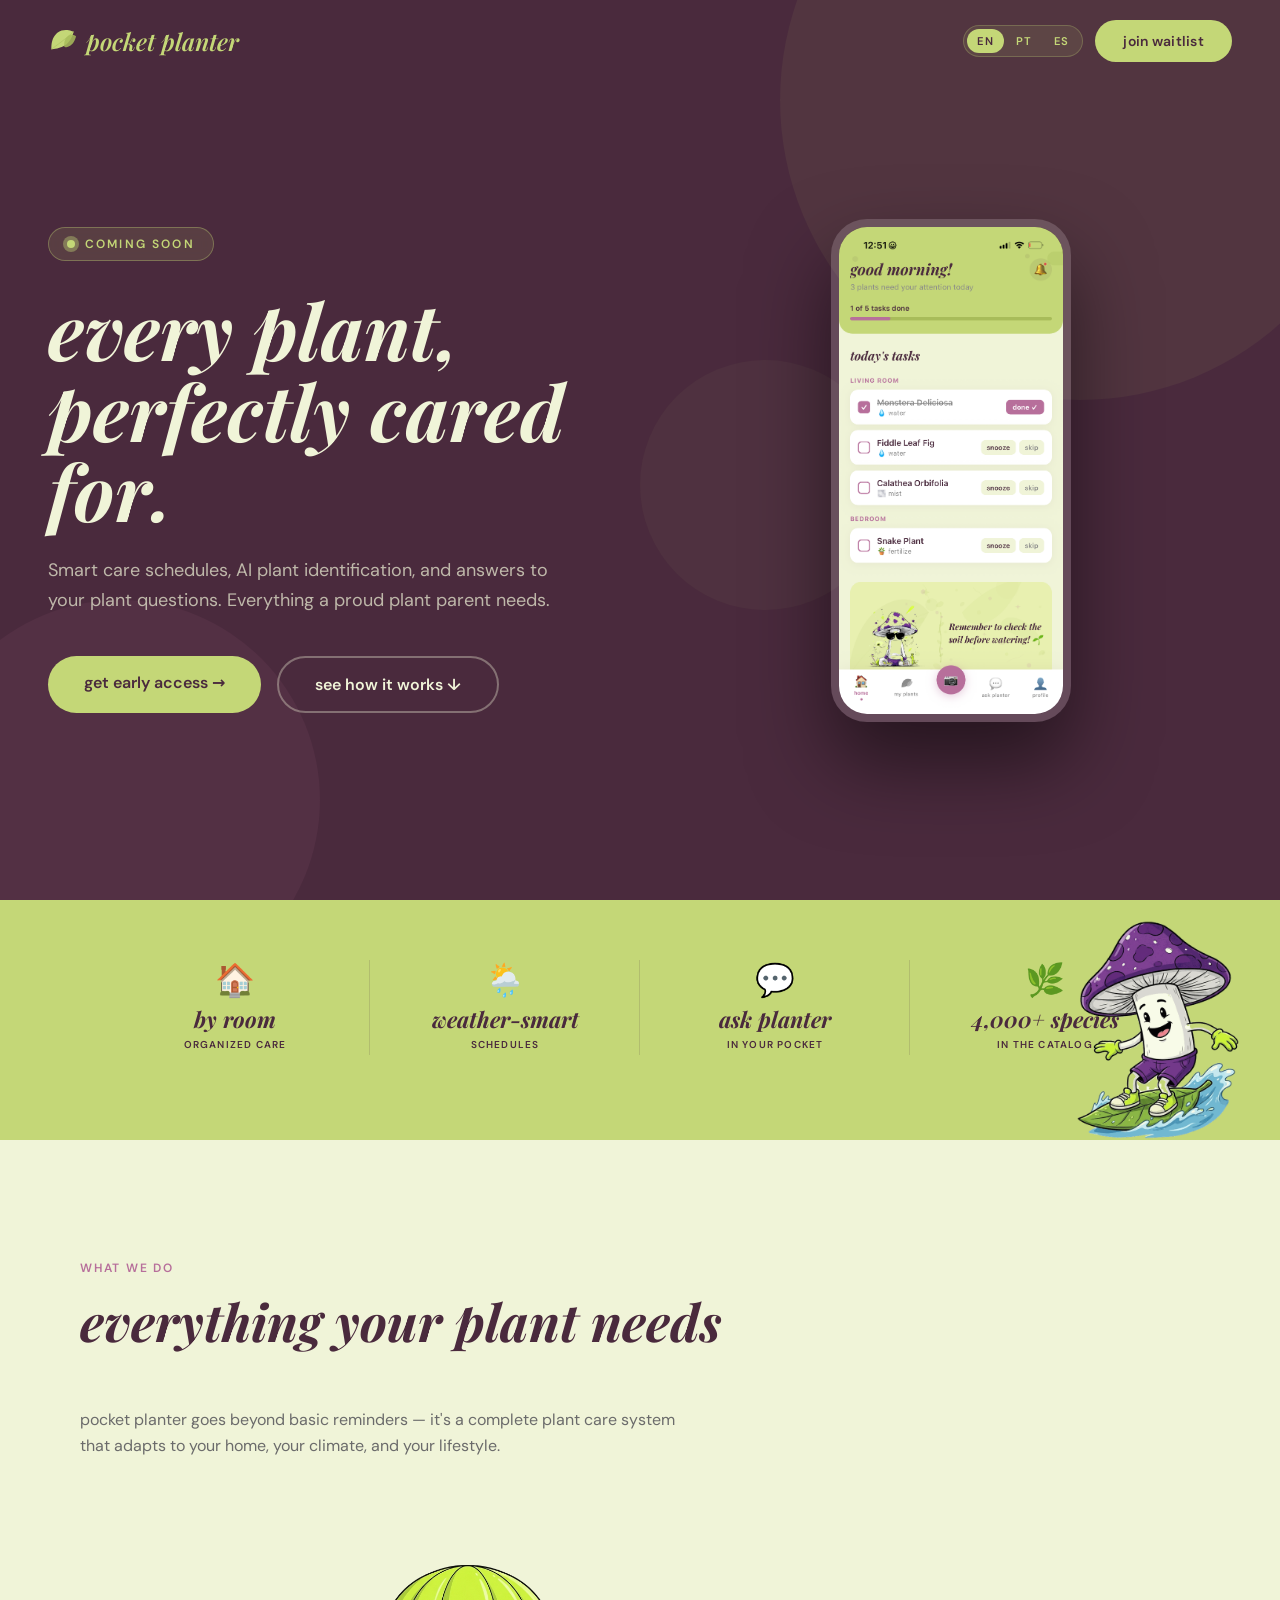
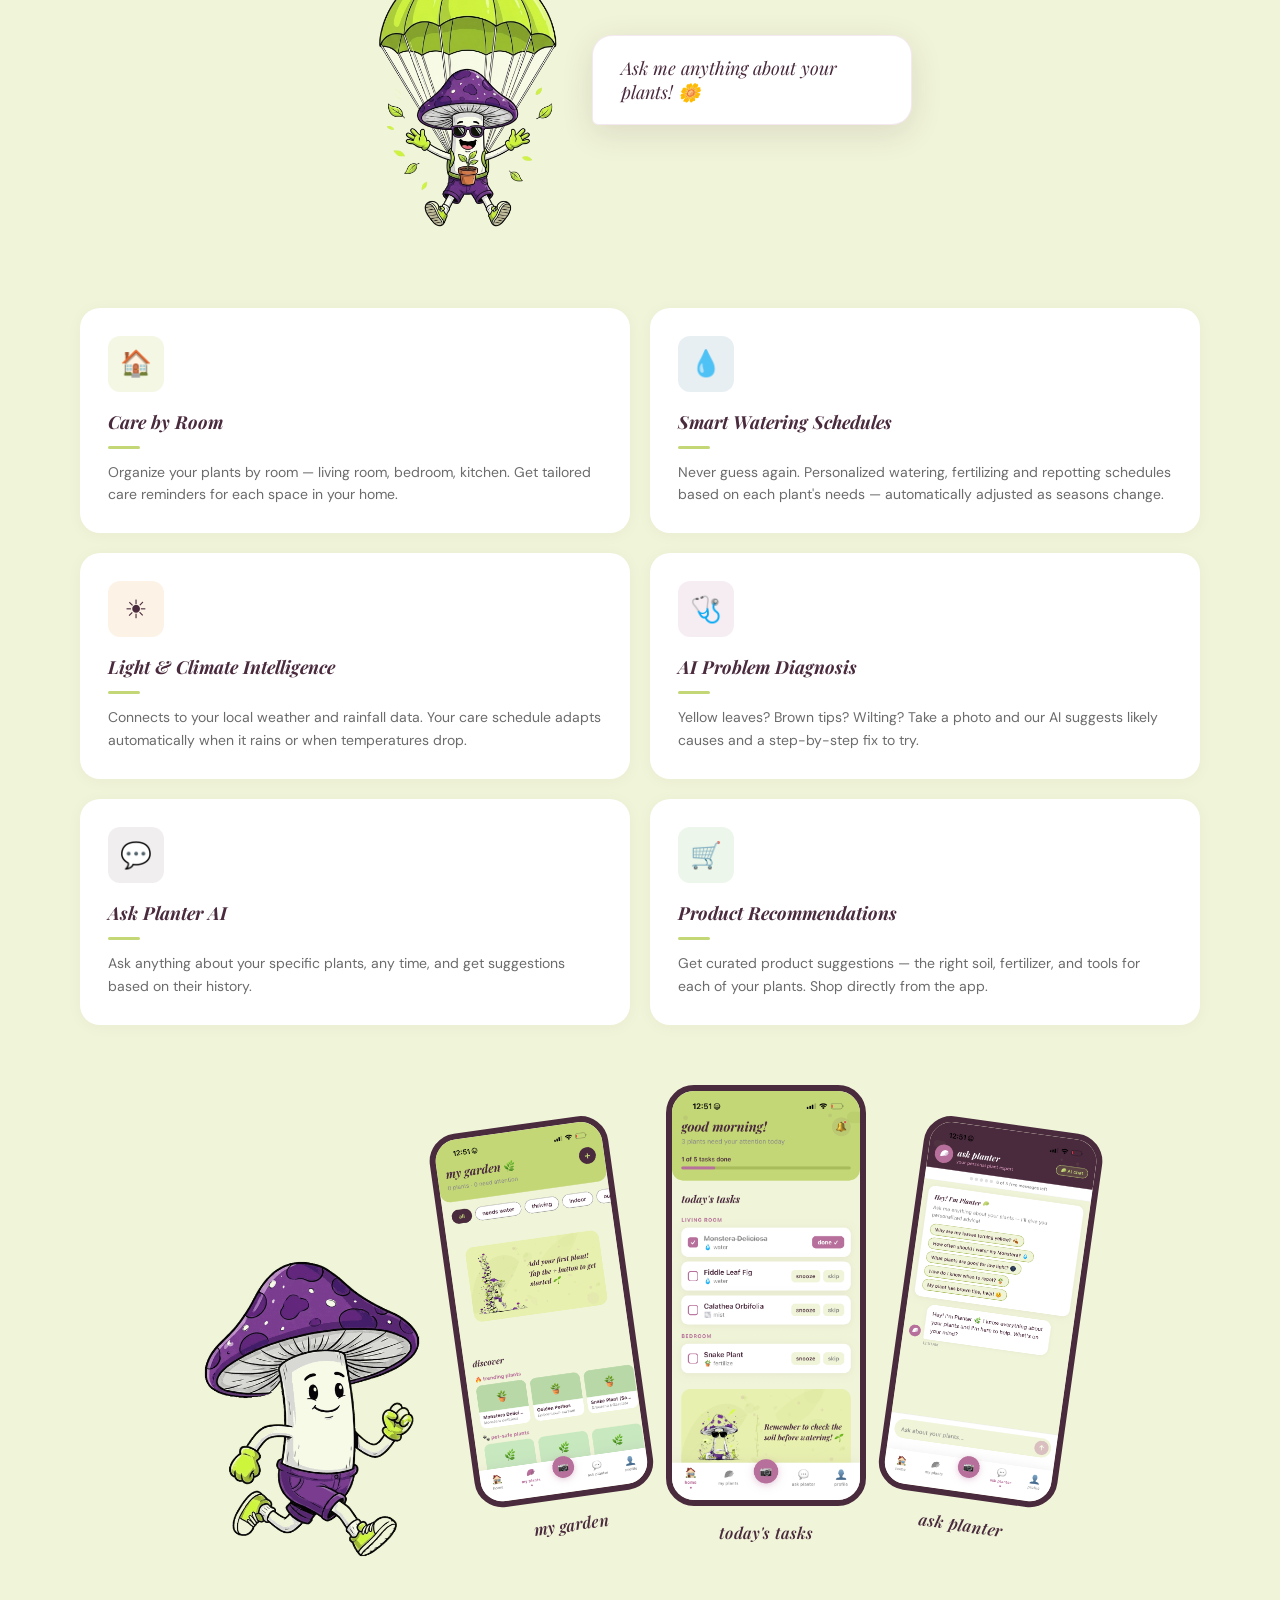
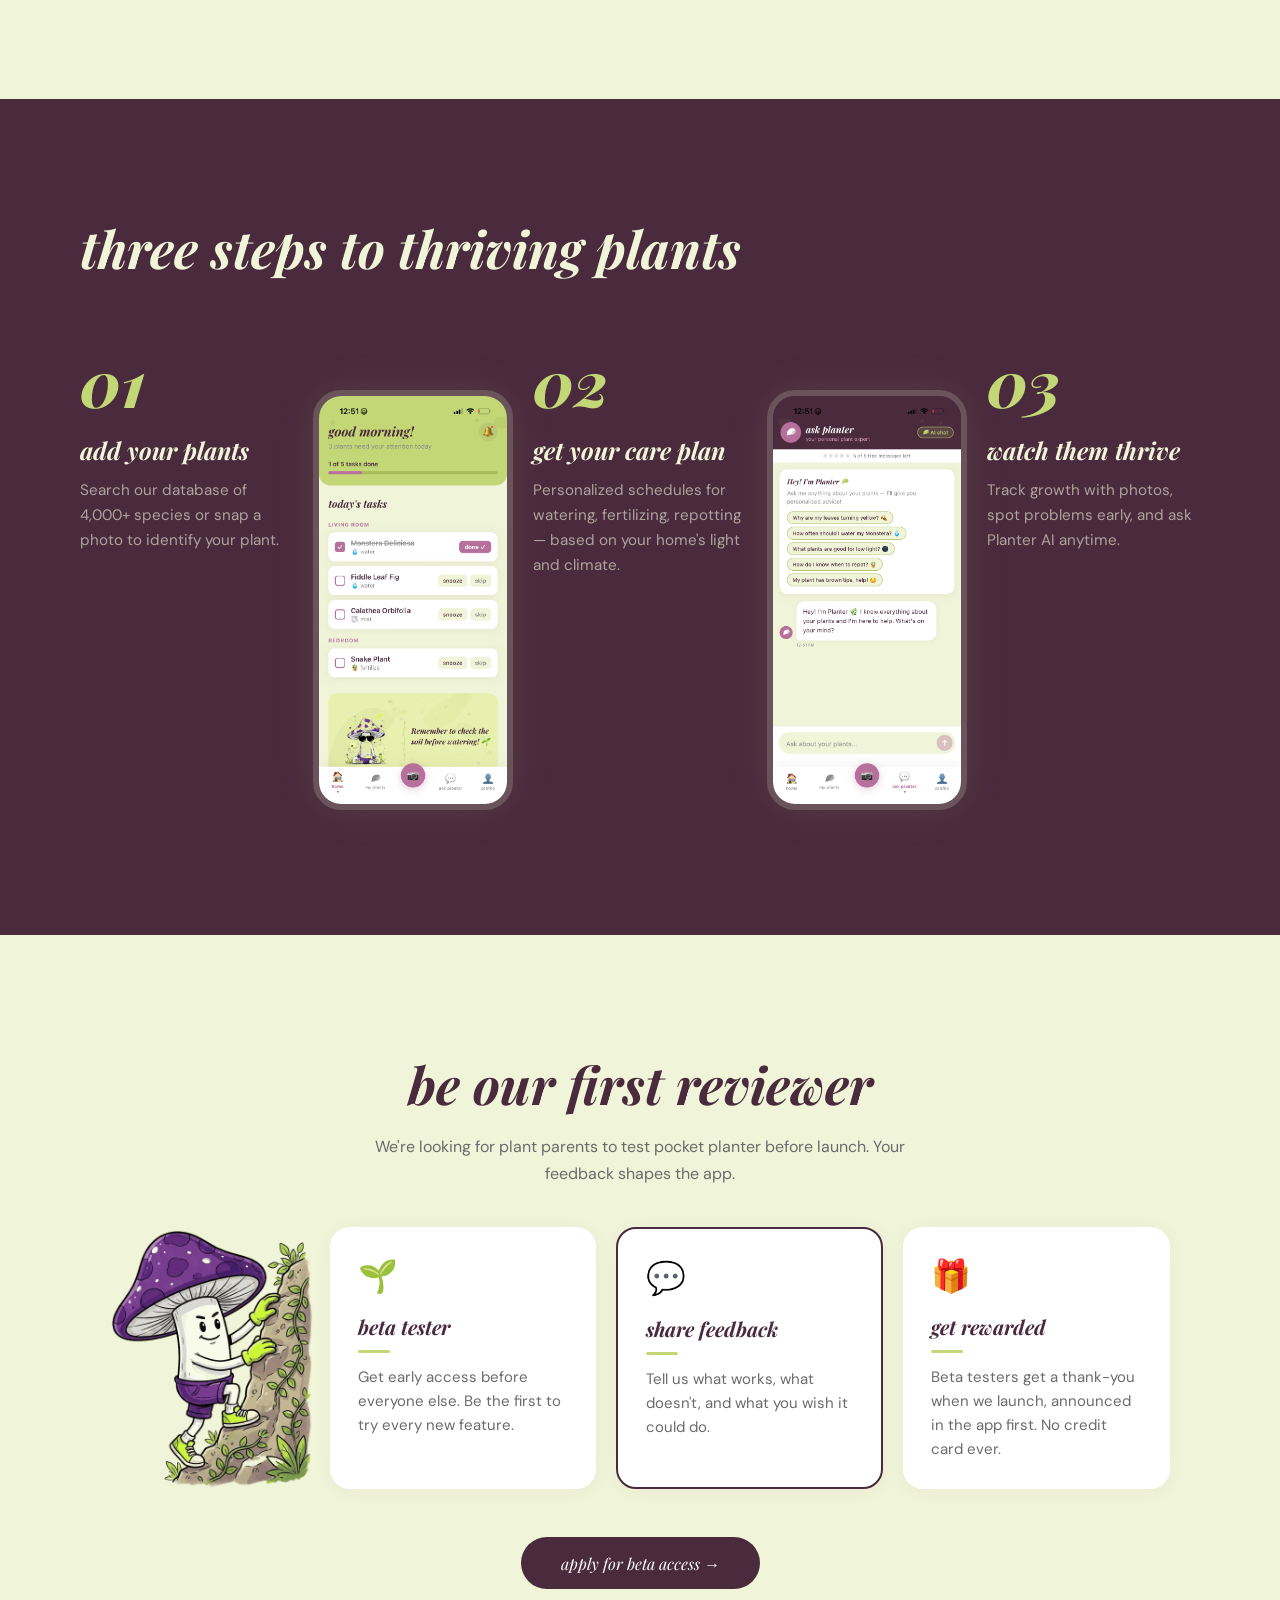
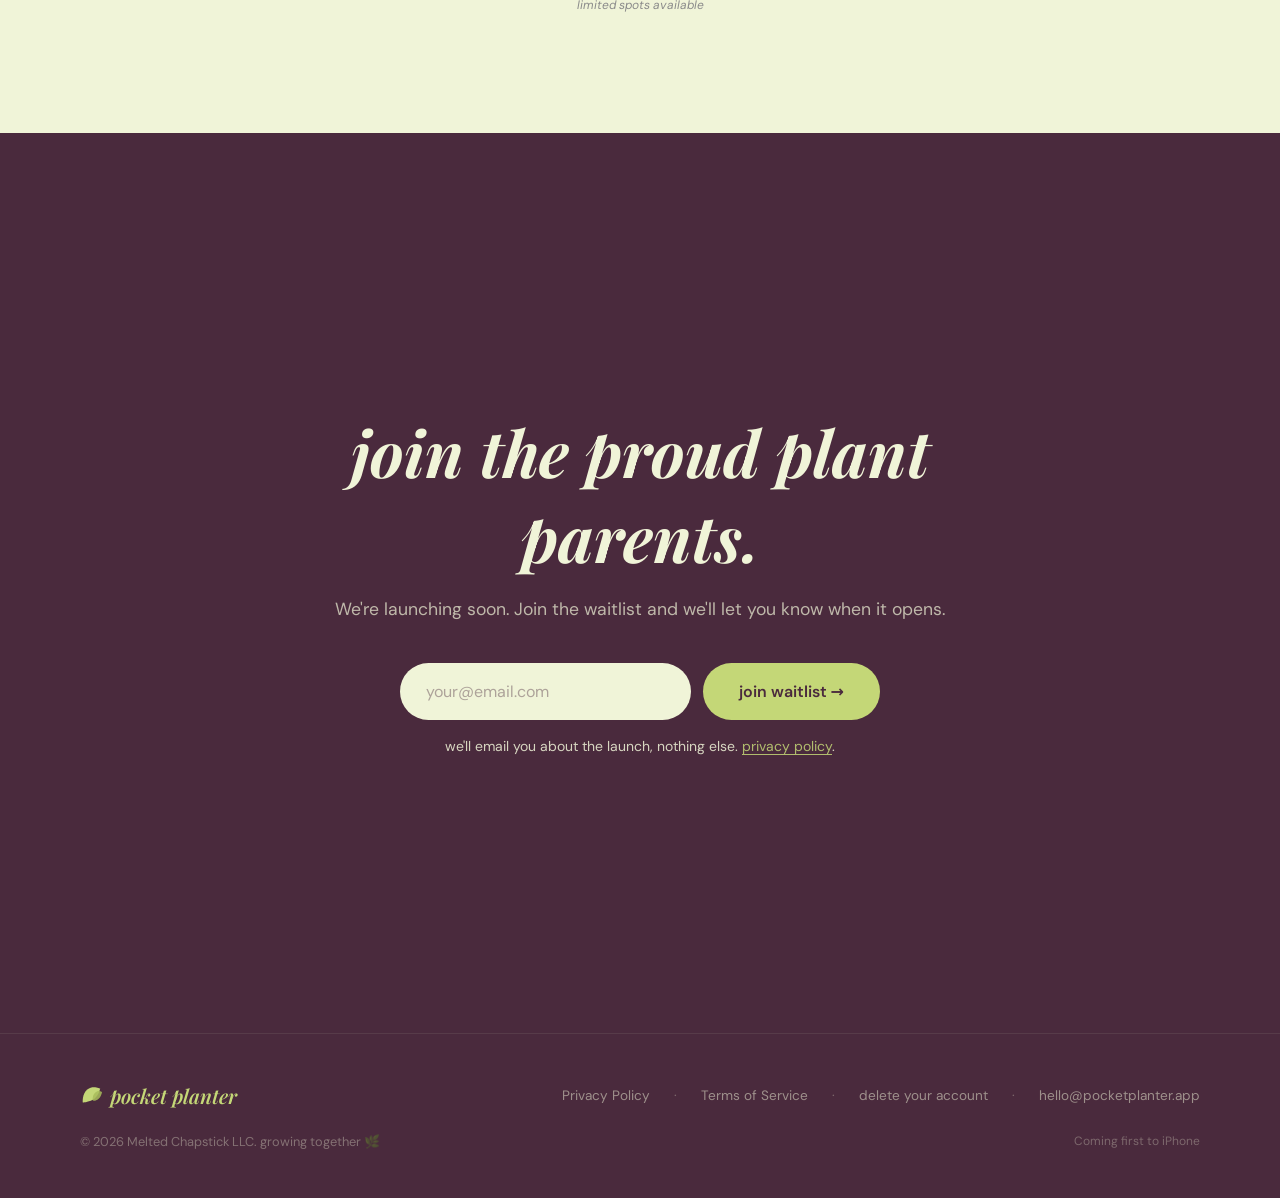
==== commit 7ee8d48f: "legal: real footer links, waitlist purpose line, self-hosted fonts, claims cleanup Co-Authored-By: C" ====
--- a/index.html
+++ b/index.html
@@ -4,13 +4,27 @@
   <meta charset="UTF-8">
   <meta name="viewport" content="width=device-width, initial-scale=1.0">
   <title>pocket planter — every plant, perfectly cared for.</title>
-  <meta name="description" content="AI-powered plant care that actually works. Identify, diagnose, and care for every plant — backed by 4,000+ species.">
+  <meta name="description" content="plant care built around your rooms and your weather. identify, diagnose and care for every plant, with a catalog of 4,000+ species.">
   <meta name="version" content="2.2.1">
   <link rel="icon" type="image/svg+xml" href="favicon.svg">
-  <link rel="preconnect" href="https://fonts.googleapis.com">
-  <link rel="preconnect" href="https://fonts.gstatic.com" crossorigin>
-  <link href="https://fonts.googleapis.com/css2?family=DM+Sans:ital,opsz,wght@0,9..40,300..700;1,9..40,300..700&family=Playfair+Display:ital,wght@0,400..900;1,400..900&display=swap" rel="stylesheet">
+  <link rel="canonical" href="https://pocketplanter.app/">
+  <meta property="og:type" content="website">
+  <meta property="og:site_name" content="pocket planter">
+  <meta property="og:title" content="pocket planter: every plant, perfectly cared for.">
+  <meta property="og:description" content="Identify any plant from a photo, get a care plan built around your rooms and your weather, and do today's list. iPhone, in beta.">
+  <meta property="og:url" content="https://pocketplanter.app/">
+  <meta property="og:image" content="https://pocketplanter.app/og.png">
+  <link rel="preload" href="fonts/PlayfairDisplay-italic-latin.woff2" as="font" type="font/woff2" crossorigin>
+  <link rel="preload" href="fonts/DMSans-normal-latin.woff2" as="font" type="font/woff2" crossorigin>
   <style>
+    @font-face { font-family: 'DM Sans'; font-style: italic; font-weight: 300 700; font-display: swap; src: url('fonts/DMSans-italic-latin-ext.woff2') format('woff2'); unicode-range: U+0100-02BA, U+02BD-02C5, U+02C7-02CC, U+02CE-02D7, U+02DD-02FF, U+0304, U+0308, U+0329, U+1D00-1DBF, U+1E00-1E9F, U+1EF2-1EFF, U+2020, U+20A0-20AB, U+20AD-20C4, U+2113, U+2C60-2C7F, U+A720-A7FF; }
+    @font-face { font-family: 'DM Sans'; font-style: italic; font-weight: 300 700; font-display: swap; src: url('fonts/DMSans-italic-latin.woff2') format('woff2'); unicode-range: U+0000-00FF, U+0131, U+0152-0153, U+02BB-02BC, U+02C6, U+02DA, U+02DC, U+0304, U+0308, U+0329, U+2000-206F, U+20AC, U+2122, U+2191, U+2193, U+2212, U+2215, U+FEFF, U+FFFD; }
+    @font-face { font-family: 'DM Sans'; font-style: normal; font-weight: 300 700; font-display: swap; src: url('fonts/DMSans-normal-latin-ext.woff2') format('woff2'); unicode-range: U+0100-02BA, U+02BD-02C5, U+02C7-02CC, U+02CE-02D7, U+02DD-02FF, U+0304, U+0308, U+0329, U+1D00-1DBF, U+1E00-1E9F, U+1EF2-1EFF, U+2020, U+20A0-20AB, U+20AD-20C4, U+2113, U+2C60-2C7F, U+A720-A7FF; }
+    @font-face { font-family: 'DM Sans'; font-style: normal; font-weight: 300 700; font-display: swap; src: url('fonts/DMSans-normal-latin.woff2') format('woff2'); unicode-range: U+0000-00FF, U+0131, U+0152-0153, U+02BB-02BC, U+02C6, U+02DA, U+02DC, U+0304, U+0308, U+0329, U+2000-206F, U+20AC, U+2122, U+2191, U+2193, U+2212, U+2215, U+FEFF, U+FFFD; }
+    @font-face { font-family: 'Playfair Display'; font-style: italic; font-weight: 400 900; font-display: swap; src: url('fonts/PlayfairDisplay-italic-latin-ext.woff2') format('woff2'); unicode-range: U+0100-02BA, U+02BD-02C5, U+02C7-02CC, U+02CE-02D7, U+02DD-02FF, U+0304, U+0308, U+0329, U+1D00-1DBF, U+1E00-1E9F, U+1EF2-1EFF, U+2020, U+20A0-20AB, U+20AD-20C4, U+2113, U+2C60-2C7F, U+A720-A7FF; }
+    @font-face { font-family: 'Playfair Display'; font-style: italic; font-weight: 400 900; font-display: swap; src: url('fonts/PlayfairDisplay-italic-latin.woff2') format('woff2'); unicode-range: U+0000-00FF, U+0131, U+0152-0153, U+02BB-02BC, U+02C6, U+02DA, U+02DC, U+0304, U+0308, U+0329, U+2000-206F, U+20AC, U+2122, U+2191, U+2193, U+2212, U+2215, U+FEFF, U+FFFD; }
+    @font-face { font-family: 'Playfair Display'; font-style: normal; font-weight: 400 900; font-display: swap; src: url('fonts/PlayfairDisplay-normal-latin-ext.woff2') format('woff2'); unicode-range: U+0100-02BA, U+02BD-02C5, U+02C7-02CC, U+02CE-02D7, U+02DD-02FF, U+0304, U+0308, U+0329, U+1D00-1DBF, U+1E00-1E9F, U+1EF2-1EFF, U+2020, U+20A0-20AB, U+20AD-20C4, U+2113, U+2C60-2C7F, U+A720-A7FF; }
+    @font-face { font-family: 'Playfair Display'; font-style: normal; font-weight: 400 900; font-display: swap; src: url('fonts/PlayfairDisplay-normal-latin.woff2') format('woff2'); unicode-range: U+0000-00FF, U+0131, U+0152-0153, U+02BB-02BC, U+02C6, U+02DA, U+02DC, U+0304, U+0308, U+0329, U+2000-206F, U+20AC, U+2122, U+2191, U+2193, U+2212, U+2215, U+FEFF, U+FFFD; }
     *, *::before, *::after { margin: 0; padding: 0; box-sizing: border-box; }
 
     :root {
@@ -25,6 +39,17 @@
     }
 
     html { scroll-behavior: smooth; }
+
+    /* ---- FOCUS, SKIP LINK, REDUCED MOTION ---- */
+    :focus-visible { outline: 3px solid var(--plum-accent); outline-offset: 3px; }
+    .skip-link { position: absolute; left: 16px; top: -60px; z-index: 2000; background: var(--lime); color: var(--plum); padding: 10px 18px; border-radius: 100px; font-weight: 600; text-decoration: none; transition: top 0.2s; }
+    .skip-link:focus { top: 16px; }
+    .sr-only { position: absolute; width: 1px; height: 1px; overflow: hidden; clip: rect(0 0 0 0); }
+    @media (prefers-reduced-motion: reduce) {
+      .reveal, .reveal-scale, .reveal-left, .reveal-right { opacity: 1 !important; transform: none !important; transition: none !important; }
+      .float-anim, .hero-circle { animation: none !important; }
+      html { scroll-behavior: auto; }
+    }
 
     body {
       font-family: var(--font-body);
@@ -519,7 +544,7 @@
       text-transform: uppercase;
       letter-spacing: 0.12em;
       color: var(--plum);
-      opacity: 0.6;
+      font-weight: 600;
       margin-top: 6px;
     }
 
@@ -775,174 +800,6 @@
       margin-top: 8px;
     }
 
-    /* ---- PRICING ---- */
-    .pricing {
-      background: var(--lime);
-      padding: 120px 48px;
-      position: relative;
-      overflow: hidden;
-    }
-    .pricing-inner {
-      max-width: 1280px;
-      margin: 0 auto;
-      text-align: center;
-      position: relative;
-      z-index: 1;
-    }
-    .pricing-cards-row {
-      display: flex;
-      align-items: center;
-      justify-content: center;
-      gap: 32px;
-    }
-    .pricing-cards-row .pricing-cards {
-      width: 864px;
-      max-width: 100%;
-      flex-shrink: 0;
-    }
-    .pricing-cards-col {
-      display: flex;
-      flex-direction: column;
-      align-items: center;
-    }
-    .mascot-pricing {
-      height: 560px;
-      width: auto;
-      pointer-events: none;
-      transform: scaleX(-1);
-      animation: mascotFloatFlipped 5s ease-in-out infinite;
-      flex-shrink: 0;
-      align-self: center;
-    }
-    .pricing .section-title { margin-bottom: 56px; }
-    .pricing-toggle {
-      display: inline-flex;
-      background: rgba(74,42,61,0.1);
-      border-radius: 100px;
-      padding: 4px;
-      margin-bottom: 48px;
-    }
-    .pricing-toggle button {
-      font-family: var(--font-body);
-      font-weight: 600;
-      font-size: 0.875rem;
-      padding: 10px 24px;
-      border: none;
-      border-radius: 100px;
-      cursor: pointer;
-      background: transparent;
-      color: var(--plum);
-      transition: background 0.3s, color 0.3s;
-    }
-    .pricing-toggle button.active {
-      background: var(--white);
-      box-shadow: 0 2px 8px rgba(74,42,61,0.1);
-    }
-    .pricing-cards {
-      display: grid;
-      grid-template-columns: 1fr 1fr;
-      gap: 24px;
-      text-align: left;
-    }
-    .pricing-card {
-      border-radius: 24px;
-      padding: 44px 36px;
-      position: relative;
-    }
-    .pricing-card.free { background: var(--white); }
-    .pricing-card.pro {
-      background: var(--plum);
-      color: var(--cream);
-    }
-    .pricing-badge {
-      position: absolute;
-      top: 20px; right: 20px;
-      background: var(--plum-accent);
-      color: var(--white);
-      font-family: var(--font-body);
-      font-size: 0.7rem;
-      font-weight: 700;
-      text-transform: uppercase;
-      letter-spacing: 0.08em;
-      padding: 6px 14px;
-      border-radius: 100px;
-    }
-    .pricing-plan {
-      font-family: var(--font-body);
-      font-weight: 600;
-      font-size: 0.85rem;
-      text-transform: uppercase;
-      letter-spacing: 0.1em;
-      margin-bottom: 8px;
-      opacity: 0.6;
-    }
-    .pricing-price {
-      font-family: var(--font-heading);
-      font-weight: 700;
-      font-style: italic;
-      font-size: 2.75rem;
-      margin-bottom: 4px;
-    }
-    .pricing-period {
-      font-size: 0.85rem;
-      opacity: 0.5;
-      margin-bottom: 28px;
-    }
-    .pricing-features {
-      list-style: none;
-      display: flex;
-      flex-direction: column;
-      gap: 12px;
-      margin-bottom: 32px;
-    }
-    .pricing-features li {
-      font-size: 0.9375rem;
-      display: flex;
-      align-items: flex-start;
-      gap: 10px;
-    }
-    .pricing-check {
-      color: var(--plum-accent);
-      font-weight: 700;
-      flex-shrink: 0;
-      line-height: 1.5;
-    }
-    .pricing-card.pro .pricing-check { color: var(--lime); }
-    .pricing-save {
-      display: inline-block;
-      background: rgba(196,215,119,0.15);
-      color: var(--lime);
-      font-family: var(--font-body);
-      font-weight: 700;
-      font-size: 0.75rem;
-      padding: 4px 10px;
-      border-radius: 12px;
-      margin-top: 4px;
-    }
-    .pricing-fine-print {
-      text-align: center;
-      font-family: var(--font-body);
-      font-size: 0.6875rem;
-      color: #8a8a8a;
-      margin-top: 16px;
-      width: 100%;
-    }
-    .pricing-card .btn-primary { width: 100%; text-align: center; }
-    .pricing-card.pro .btn-primary {
-      background: var(--lime);
-      color: var(--plum);
-    }
-    .pricing-card.free .btn-primary {
-      background: var(--plum);
-      color: var(--cream);
-    }
-    .pricing-note {
-      text-align: center;
-      font-size: 0.8rem;
-      opacity: 0.5;
-      margin-top: 24px;
-    }
-
     /* ---- WAITLIST ---- */
     .waitlist {
       background: var(--plum);
@@ -996,6 +853,9 @@
     }
     .waitlist-input::placeholder { color: var(--plum); opacity: 0.4; }
     .waitlist-input:focus { border-color: var(--plum-accent); }
+    .waitlist-purpose { margin-top: 16px; font-size: 0.875rem; line-height: 1.5; color: var(--cream); opacity: 0.85; }
+    .waitlist-purpose a { color: var(--lime); text-decoration: underline; text-underline-offset: 3px; }
+    .waitlist-input:focus-visible { outline: 3px solid var(--lime); outline-offset: 2px; }
     .waitlist-form .btn-primary { white-space: nowrap; }
     .waitlist-success {
       display: none;
@@ -1093,16 +953,10 @@
       .phone-showcase-item.center img { width: 150px; }
       .beta-row { flex-direction: column; }
       .mascot-beta { display: none; }
-      .pricing-cards-row .pricing-cards,
       .beta-row .beta-grid {
         width: 100% !important;
         grid-template-columns: 1fr;
         max-width: 480px;
-      }
-      .pricing-cards {
-        grid-template-columns: 1fr;
-        max-width: 420px;
-        margin: 0 auto;
       }
       .features-grid {
         grid-template-columns: 1fr;
@@ -1125,15 +979,13 @@
       .features { padding: 80px 24px; }
       .how { padding: 80px 24px; }
       .beta { padding: 80px 24px; }
-      .pricing { padding: 80px 24px; }
       .waitlist { padding: 80px 24px; }
       .waitlist-form {
         flex-direction: column;
       }
       .mascot-stats,
       .mascot-features-row,
-      .mascot-showcase,
-      .mascot-pricing { display: none; }
+      .mascot-showcase { display: none; }
       .hero-phone { width: 200px; }
       .footer { padding: 36px 24px; }
       .footer-inner { flex-direction: column; text-align: center; }
@@ -1156,6 +1008,7 @@
   </style>
 </head>
 <body>
+  <a class="skip-link" href="#main" data-i18n="nav.skip">skip to content</a>
 
   <!-- NAV -->
   <nav class="nav" id="nav">
@@ -1185,10 +1038,10 @@
     <button class="close-btn" id="closeMenu" aria-label="Close">&times;</button>
     <a href="#features" onclick="closeMobileMenu()" data-i18n="nav.features">features</a>
     <a href="#how" onclick="closeMobileMenu()" data-i18n="nav.how">how it works</a>
-    <a href="#pricing" onclick="closeMobileMenu()" data-i18n="nav.pricing">pricing</a>
     <a href="#waitlist" onclick="closeMobileMenu()" data-i18n="nav.waitlist">join waitlist</a>
   </div>
 
+  <main id="main">
   <!-- HERO -->
   <section class="hero" id="hero">
     <div class="hero-circle hero-circle-1" id="circle1"></div>
@@ -1201,7 +1054,7 @@
           <span data-i18n="hero.badge">Coming Soon</span>
         </div>
         <h1 class="hero-headline" data-i18n-html="hero.headline">every plant,<br>perfectly cared for.</h1>
-        <p class="hero-sub" data-i18n="hero.sub">Smart care schedules, AI plant identification, and expert advice. Everything a proud plant parent needs.</p>
+        <p class="hero-sub" data-i18n="hero.sub">Smart care schedules, AI plant identification, and answers to your plant questions. Everything a proud plant parent needs.</p>
         <div class="hero-buttons">
           <a href="#waitlist" class="btn-primary" data-i18n="hero.cta1">get early access &rarr;</a>
           <a href="#features" class="btn-outline" data-i18n="hero.cta2">see how it works &darr;</a>
@@ -1228,16 +1081,16 @@
       </div>
       <div class="stat">
         <span class="stat-emoji">&#128172;</span>
-        <div class="stat-title" data-i18n="stats.3.title">AI expert</div>
+        <div class="stat-title" data-i18n="stats.3.title">ask planter</div>
         <div class="stat-label" data-i18n="stats.3.label">IN YOUR POCKET</div>
       </div>
       <div class="stat">
-        <span class="stat-emoji">&#127379;</span>
-        <div class="stat-title" data-i18n="stats.4.title">free to start</div>
-        <div class="stat-label" data-i18n="stats.4.label">NO CREDIT CARD</div>
+        <span class="stat-emoji">&#127807;</span>
+        <div class="stat-title" data-i18n="stats.4.title">4,000+ species</div>
+        <div class="stat-label" data-i18n="stats.4.label">IN THE CATALOG</div>
       </div>
     </div>
-    <img src="welcoming-novo.png" alt="pocket planter mascot" class="mascot-stats" loading="lazy">
+    <img src="welcoming-novo.png" alt="" class="mascot-stats" loading="lazy">
   </section>
 
   <!-- FEATURES -->
@@ -1247,8 +1100,8 @@
       <h2 class="section-title reveal" data-i18n="features.title">everything your plant needs</h2>
       <p class="features-subtitle reveal" data-i18n="features.subtitle">pocket planter goes beyond basic reminders &mdash; it's a complete plant care system that adapts to your home, your climate, and your lifestyle.</p>
       <div class="mascot-features-row reveal">
-        <img src="paraquedas-novo.png" alt="pocket planter mascot parachuting" class="mascot-features" loading="lazy">
-        <div class="mascot-features-bubble" data-i18n="features.bubble">I know exactly what every plant needs. Ask me anything! &#127804;</div>
+        <img src="paraquedas-novo.png" alt="" class="mascot-features" loading="lazy">
+        <div class="mascot-features-bubble" data-i18n="features.bubble">Ask me anything about your plants! &#127804;</div>
       </div>
       <div class="features-grid">
         <div class="feature-card reveal" style="transition-delay:0.05s">
@@ -1269,12 +1122,12 @@
         <div class="feature-card reveal" style="transition-delay:0.2s">
           <div class="feature-icon" style="background:rgba(183,111,155,0.12)">&#129658;</div>
           <h3 class="feature-name" data-i18n="features.c4.name">AI Problem Diagnosis</h3>
-          <p class="feature-desc" data-i18n="features.c4.desc">Yellow leaves? Brown tips? Wilting? Take a photo and our AI identifies the exact problem and gives you a step-by-step fix.</p>
+          <p class="feature-desc" data-i18n="features.c4.desc">Yellow leaves? Brown tips? Wilting? Take a photo and our AI suggests likely causes and a step-by-step fix to try.</p>
         </div>
         <div class="feature-card reveal" style="transition-delay:0.25s">
           <div class="feature-icon" style="background:rgba(74,42,61,0.08)">&#128172;</div>
           <h3 class="feature-name" data-i18n="features.c5.name">Ask Planter AI</h3>
-          <p class="feature-desc" data-i18n="features.c5.desc">Your personal plant expert available 24/7. Ask anything about your specific plants and get personalized advice based on their history.</p>
+          <p class="feature-desc" data-i18n="features.c5.desc">Ask anything about your specific plants, any time, and get suggestions based on their history.</p>
         </div>
         <div class="feature-card reveal" style="transition-delay:0.3s">
           <div class="feature-icon" style="background:rgba(100,180,80,0.12)">&#128722;</div>
@@ -1283,7 +1136,7 @@
         </div>
       </div>
       <div class="phone-showcase reveal">
-        <img src="running-novo.png" alt="pocket planter mascot running" class="mascot-showcase" loading="lazy">
+        <img src="running-novo.png" alt="" class="mascot-showcase" loading="lazy">
         <div class="phone-showcase-item left">
           <img src="IMG_7375.png" alt="my garden screen" loading="lazy">
           <div class="phone-showcase-label" data-i18n="showcase.garden">my garden</div>
@@ -1308,7 +1161,7 @@
         <div class="step reveal" style="transition-delay:0.1s">
           <div class="step-number">01</div>
           <h3 class="step-title" data-i18n="how.s1.title">add your plants</h3>
-          <p class="step-desc" data-i18n="how.s1.desc">Search our database of 4,000+ species or snap a photo to identify instantly.</p>
+          <p class="step-desc" data-i18n="how.s1.desc">Search our database of 4,000+ species or snap a photo to identify your plant.</p>
         </div>
         <div class="step-phone reveal-scale float-anim" style="transition-delay:0.2s">
           <img src="IMG_7374.png" alt="pocket planter app" loading="lazy">
@@ -1324,7 +1177,7 @@
         <div class="step reveal" style="transition-delay:0.4s">
           <div class="step-number">03</div>
           <h3 class="step-title" data-i18n="how.s3.title">watch them thrive</h3>
-          <p class="step-desc" data-i18n="how.s3.desc">Track growth with photos, diagnose problems early, and chat with your AI plant expert anytime.</p>
+          <p class="step-desc" data-i18n="how.s3.desc">Track growth with photos, spot problems early, and ask Planter AI anytime.</p>
         </div>
       </div>
     </div>
@@ -1336,7 +1189,7 @@
       <h2 class="section-title reveal" data-i18n="beta.title">be our first reviewer</h2>
       <p class="beta-subtitle reveal" data-i18n="beta.subtitle">We're looking for plant parents to test pocket planter before launch. Your feedback shapes the app.</p>
       <div class="beta-row">
-        <img src="climbing-novo.png" alt="pocket planter mascot climbing" class="mascot-beta" loading="lazy">
+        <img src="climbing-novo.png" alt="" class="mascot-beta" loading="lazy">
       <div class="beta-grid">
         <div class="beta-card reveal" style="transition-delay:0.1s">
           <span class="beta-card-emoji">&#127793;</span>
@@ -1351,7 +1204,7 @@
         <div class="beta-card reveal" style="transition-delay:0.3s">
           <span class="beta-card-emoji">&#127873;</span>
           <h3 class="beta-card-title" data-i18n="beta.c3.title">get rewarded</h3>
-          <p class="beta-card-text" data-i18n="beta.c3.text">Beta testers get 6 months of Pro free when we launch. No credit card ever.</p>
+          <p class="beta-card-text" data-i18n="beta.c3.text">Beta testers get a thank-you when we launch, announced in the app first. No credit card ever.</p>
         </div>
       </div>
       </div>
@@ -1360,68 +1213,22 @@
     </div>
   </section>
 
-  <!-- PRICING -->
-  <section class="pricing" id="pricing">
-    <div class="pricing-inner">
-      <h2 class="section-title reveal" data-i18n="pricing.title">start free, upgrade anytime</h2>
-      <div class="pricing-toggle reveal">
-        <button class="active" id="toggleMonthly" onclick="setPricing('monthly')" data-i18n="pricing.monthly">monthly</button>
-        <button id="toggleYearly" onclick="setPricing('yearly')" data-i18n="pricing.yearly">yearly</button>
-      </div>
-      <div class="pricing-cards-row">
-        <img src="watering-novo.png" alt="pocket planter mascot watering" class="mascot-pricing" loading="lazy">
-      <div class="pricing-cards-col">
-      <div class="pricing-cards">
-        <div class="pricing-card free reveal-left">
-          <div class="pricing-plan" data-i18n="pricing.free.plan">Free</div>
-          <div class="pricing-price">$0</div>
-          <div class="pricing-period" data-i18n="pricing.free.period">forever</div>
-          <ul class="pricing-features">
-            <li><span class="pricing-check">&#10003;</span> <span data-i18n="pricing.free.f1">Up to 5 plants</span></li>
-            <li><span class="pricing-check">&#10003;</span> <span data-i18n="pricing.free.f2">5 AI chats per month</span></li>
-            <li><span class="pricing-check">&#10003;</span> <span data-i18n="pricing.free.f3">3 plant identifications per month</span></li>
-            <li><span class="pricing-check">&#10003;</span> <span data-i18n="pricing.free.f4">Basic care guides</span></li>
-            <li><span class="pricing-check">&#10003;</span> <span data-i18n="pricing.free.f5">Watering reminders</span></li>
-          </ul>
-          <a href="#waitlist" class="btn-primary" data-i18n="pricing.free.cta">get started &rarr;</a>
-        </div>
-        <div class="pricing-card pro reveal-right">
-          <div class="pricing-badge" data-i18n="pricing.pro.badge">best value</div>
-          <div class="pricing-plan" data-i18n="pricing.pro.plan">Pro</div>
-          <div class="pricing-price" id="proPrice">$4.99</div>
-          <div class="pricing-period" id="proPeriod" data-i18n="pricing.pro.periodMonthly">/ month</div>
-          <div class="pricing-save" id="proSave" style="display:none;" data-i18n="pricing.pro.save">save 33%</div>
-          <ul class="pricing-features">
-            <li><span class="pricing-check">&#10003;</span> <span data-i18n="pricing.pro.f1">Unlimited plants</span></li>
-            <li><span class="pricing-check">&#10003;</span> <span data-i18n="pricing.pro.f2">Unlimited AI chats with Planter</span></li>
-            <li><span class="pricing-check">&#10003;</span> <span data-i18n="pricing.pro.f3">AI plant identification (unlimited)</span></li>
-            <li><span class="pricing-check">&#10003;</span> <span data-i18n="pricing.pro.f4">Disease diagnosis &amp; treatment plans</span></li>
-            <li><span class="pricing-check">&#10003;</span> <span data-i18n="pricing.pro.f5">Weather-smart care schedules</span></li>
-            <li><span class="pricing-check">&#10003;</span> <span data-i18n="pricing.pro.f6">Growth photo timeline</span></li>
-            <li><span class="pricing-check">&#10003;</span> <span data-i18n="pricing.pro.f7">Room-by-room organization</span></li>
-            <li><span class="pricing-check">&#10003;</span> <span data-i18n="pricing.pro.f8">Priority support</span></li>
-          </ul>
-          <a href="#waitlist" class="btn-primary" data-i18n="pricing.pro.cta">start free trial &rarr;</a>
-        </div>
-      </div>
-      <p class="pricing-fine-print reveal" data-i18n="pricing.fine">Cancel anytime &middot; Prices in USD</p>
-      </div>
-      </div>
-    </div>
-  </section>
-
   <!-- WAITLIST -->
   <section class="waitlist" id="waitlist">
     <div class="waitlist-inner reveal-scale">
       <h2 class="waitlist-title" data-i18n="waitlist.title">join the proud plant parents.</h2>
-      <p class="waitlist-sub" data-i18n="waitlist.sub">We're launching soon. Join the waitlist and get 3 months of Pro free.</p>
+      <p class="waitlist-sub" data-i18n="waitlist.sub">We're launching soon. Join the waitlist and we'll let you know when it opens.</p>
       <form class="waitlist-form" id="waitlist-form" onsubmit="return false">
+        <label class="sr-only" for="waitlist-email" data-i18n="waitlist.label">your email</label>
         <input type="email" id="waitlist-email" class="waitlist-input" placeholder="your@email.com" data-i18n-attr="placeholder" data-i18n="waitlist.placeholder" required>
         <button type="submit" id="waitlist-btn" class="btn-primary" data-i18n="waitlist.cta">join waitlist &rarr;</button>
       </form>
+      <p class="waitlist-purpose" data-i18n="waitlist.purpose" data-i18n-html="waitlist.purpose">we'll email you about the launch, nothing else. <a href="privacy.html">privacy policy</a>.</p>
       <div class="waitlist-success" id="waitlist-success" style="display:none" data-i18n="waitlist.success">you're on the list! &#127807;</div>
     </div>
   </section>
+
+  </main>
 
   <!-- FOOTER -->
   <footer class="footer">
@@ -1434,16 +1241,18 @@
         <span>pocket planter</span>
       </div>
       <div class="footer-links">
-        <a href="#" data-i18n="footer.privacy">Privacy Policy</a>
+        <a href="privacy.html" data-i18n="footer.privacy">Privacy Policy</a>
         <span>&middot;</span>
-        <a href="#" data-i18n="footer.terms">Terms of Service</a>
+        <a href="terms.html" data-i18n="footer.terms">Terms of Service</a>
+        <span>&middot;</span>
+        <a href="delete-account.html" data-i18n="footer.delete">delete your account</a>
         <span>&middot;</span>
         <a href="mailto:hello@pocketplanter.app">hello@pocketplanter.app</a>
       </div>
     </div>
     <div class="footer-bottom">
       <div class="footer-copy" data-i18n="footer.copy">&copy; 2026 Melted Chapstick LLC. growing together &#127807;</div>
-      <div class="footer-platforms" data-i18n="footer.platforms">Available soon on iOS and Android</div>
+      <div class="footer-platforms" data-i18n="footer.platforms">Coming first to iPhone</div>
     </div>
   </footer>
 
@@ -1491,30 +1300,6 @@
 
     // Stats are now static text — no animation needed
 
-    // ---- PRICING TOGGLE ----
-    let currentPricingType = 'monthly';
-    function setPricing(type) {
-      currentPricingType = type;
-      const priceEl = document.getElementById('proPrice');
-      const periodEl = document.getElementById('proPeriod');
-      const saveEl = document.getElementById('proSave');
-      const mBtn = document.getElementById('toggleMonthly');
-      const yBtn = document.getElementById('toggleYearly');
-      if (type === 'yearly') {
-        priceEl.textContent = '$39.99';
-        periodEl.textContent = t('pricing.pro.periodYearly');
-        saveEl.style.display = 'inline-block';
-        yBtn.classList.add('active');
-        mBtn.classList.remove('active');
-      } else {
-        priceEl.textContent = '$4.99';
-        periodEl.textContent = t('pricing.pro.periodMonthly');
-        saveEl.style.display = 'none';
-        mBtn.classList.add('active');
-        yBtn.classList.remove('active');
-      }
-    }
-
     // ---- WAITLIST FORM ----
     async function handleWaitlistSubmit(e) {
       e.preventDefault();
@@ -1561,26 +1346,26 @@
     const translations = {
       en: {
         "nav.waitlist": "join waitlist",
+        "nav.skip": "skip to content",
         "nav.features": "features",
         "nav.how": "how it works",
-        "nav.pricing": "pricing",
         "hero.badge": "Coming Soon",
         "hero.headline": "every plant,<br>perfectly cared for.",
-        "hero.sub": "Smart care schedules, AI plant identification, and expert advice. Everything a proud plant parent needs.",
+        "hero.sub": "Smart care schedules, AI plant identification, and answers to your plant questions. Everything a proud plant parent needs.",
         "hero.cta1": "get early access \u2192",
         "hero.cta2": "see how it works \u2193",
         "stats.1.title": "by room",
         "stats.1.label": "ORGANIZED CARE",
         "stats.2.title": "weather-smart",
         "stats.2.label": "SCHEDULES",
-        "stats.3.title": "AI expert",
+        "stats.3.title": "ask planter",
         "stats.3.label": "IN YOUR POCKET",
-        "stats.4.title": "free to start",
-        "stats.4.label": "NO CREDIT CARD",
+        "stats.4.title": "4,000+ species",
+        "stats.4.label": "IN THE CATALOG",
         "features.label": "what we do",
         "features.title": "everything your plant needs",
         "features.subtitle": "pocket planter goes beyond basic reminders \u2014 it's a complete plant care system that adapts to your home, your climate, and your lifestyle.",
-        "features.bubble": "I know exactly what every plant needs. Ask me anything! \ud83c\udf3c",
+        "features.bubble": "Ask me anything about your plants! 🌼",
         "features.c1.name": "Care by Room",
         "features.c1.desc": "Organize your plants by room \u2014 living room, bedroom, kitchen. Get tailored care reminders for each space in your home.",
         "features.c2.name": "Smart Watering Schedules",
@@ -1588,9 +1373,9 @@
         "features.c3.name": "Light & Climate Intelligence",
         "features.c3.desc": "Connects to your local weather and rainfall data. Your care schedule adapts automatically when it rains or when temperatures drop.",
         "features.c4.name": "AI Problem Diagnosis",
-        "features.c4.desc": "Yellow leaves? Brown tips? Wilting? Take a photo and our AI identifies the exact problem and gives you a step-by-step fix.",
+        "features.c4.desc": "Yellow leaves? Brown tips? Wilting? Take a photo and our AI suggests likely causes and a step-by-step fix to try.",
         "features.c5.name": "Ask Planter AI",
-        "features.c5.desc": "Your personal plant expert available 24/7. Ask anything about your specific plants and get personalized advice based on their history.",
+        "features.c5.desc": "Ask anything about your specific plants, any time, and get suggestions based on their history.",
         "features.c6.name": "Product Recommendations",
         "features.c6.desc": "Get curated product suggestions \u2014 the right soil, fertilizer, and tools for each of your plants. Shop directly from the app.",
         "showcase.garden": "my garden",
@@ -1598,11 +1383,11 @@
         "showcase.ask": "ask planter",
         "how.title": "three steps to thriving plants",
         "how.s1.title": "add your plants",
-        "how.s1.desc": "Search our database of 4,000+ species or snap a photo to identify instantly.",
+        "how.s1.desc": "Search our database of 4,000+ species or snap a photo to identify your plant.",
         "how.s2.title": "get your care plan",
         "how.s2.desc": "Personalized schedules for watering, fertilizing, repotting \u2014 based on your home's light and climate.",
         "how.s3.title": "watch them thrive",
-        "how.s3.desc": "Track growth with photos, diagnose problems early, and chat with your AI plant expert anytime.",
+        "how.s3.desc": "Track growth with photos, spot problems early, and ask Planter AI anytime.",
         "beta.title": "be our first reviewer",
         "beta.subtitle": "We're looking for plant parents to test pocket planter before launch. Your feedback shapes the app.",
         "beta.c1.title": "beta tester",
@@ -1610,67 +1395,44 @@
         "beta.c2.title": "share feedback",
         "beta.c2.text": "Tell us what works, what doesn't, and what you wish it could do.",
         "beta.c3.title": "get rewarded",
-        "beta.c3.text": "Beta testers get 6 months of Pro free when we launch. No credit card ever.",
+        "beta.c3.text": "Beta testers get a thank-you when we launch, announced in the app first. No credit card ever.",
         "beta.cta": "apply for beta access \u2192",
         "beta.spots": "limited spots available",
-        "pricing.title": "start free, upgrade anytime",
-        "pricing.monthly": "monthly",
-        "pricing.yearly": "yearly",
-        "pricing.free.plan": "Free",
-        "pricing.free.period": "forever",
-        "pricing.free.f1": "Up to 5 plants",
-        "pricing.free.f2": "5 AI chats per month",
-        "pricing.free.f3": "3 plant identifications per month",
-        "pricing.free.f4": "Basic care guides",
-        "pricing.free.f5": "Watering reminders",
-        "pricing.free.cta": "get started \u2192",
-        "pricing.pro.badge": "best value",
-        "pricing.pro.plan": "Pro",
-        "pricing.pro.periodMonthly": "/ month",
-        "pricing.pro.periodYearly": "/ year ($3.33/month)",
-        "pricing.pro.save": "save 33%",
-        "pricing.pro.f1": "Unlimited plants",
-        "pricing.pro.f2": "Unlimited AI chats with Planter",
-        "pricing.pro.f3": "AI plant identification (unlimited)",
-        "pricing.pro.f4": "Disease diagnosis & treatment plans",
-        "pricing.pro.f5": "Weather-smart care schedules",
-        "pricing.pro.f6": "Growth photo timeline",
-        "pricing.pro.f7": "Room-by-room organization",
-        "pricing.pro.f8": "Priority support",
-        "pricing.pro.cta": "start free trial \u2192",
-        "pricing.fine": "Cancel anytime \u00b7 Prices in USD",
         "waitlist.title": "join the proud plant parents.",
-        "waitlist.sub": "We're launching soon. Join the waitlist and get 3 months of Pro free.",
+        "waitlist.sub": "We're launching soon. Join the waitlist and we'll let you know when it opens.",
         "waitlist.placeholder": "your@email.com",
+        "waitlist.label": "your email",
+        "waitlist.purpose": "we'll email you about the launch, nothing else. <a href=\"privacy.html\">privacy policy</a>.",
         "waitlist.cta": "join waitlist \u2192",
         "waitlist.success": "you're on the list! \ud83c\udf3f",
         "footer.privacy": "Privacy Policy",
         "footer.terms": "Terms of Service",
+        "footer.delete": "delete your account",
         "footer.copy": "\u00a9 2026 Melted Chapstick LLC. growing together \ud83c\udf3f",
-        "footer.platforms": "Available soon on iOS and Android"
+        "footer.platforms": "Coming first to iPhone"
       },
       pt: {
         "nav.waitlist": "entrar na lista",
+        "nav.skip": "pular para o conteúdo",
         "nav.features": "recursos",
         "nav.how": "como funciona",
-        "nav.pricing": "planos",
         "hero.badge": "Em breve",
         "hero.headline": "cada planta,<br>perfeitamente cuidada.",
-        "hero.sub": "Cronograma inteligente de cuidados, identifica\u00e7\u00e3o de plantas por IA e conselhos de especialista. Tudo que um orgulhoso pai de plantas precisa.",
+        "hero.sub": "Cronograma inteligente de cuidados, identificação de plantas por IA e respostas para suas dúvidas sobre plantas. Tudo que um orgulhoso pai de plantas precisa.",
         "hero.cta1": "acesso antecipado \u2192",
         "hero.cta2": "veja como funciona \u2193",
         "stats.1.title": "por c\u00f4modo",
         "stats.1.label": "CUIDADO ORGANIZADO",
         "stats.2.title": "clima-inteligente",
         "stats.2.label": "AGENDAS",
-        "stats.3.title": "especialista IA",
+        "stats.3.title": "pergunte ao planter",
         "stats.3.label": "NO SEU BOLSO",
-        "stats.4.title": "gr\u00e1tis para come\u00e7ar",
-        "stats.4.label": "SEM CART\u00c3O",
+        "stats.4.title": "4.000+ espécies",
+        "stats.4.label": "NO CATÁLOGO",
         "features.label": "o que fazemos",
         "features.title": "tudo que sua planta precisa",
         "features.subtitle": "o pocket planter vai al\u00e9m de lembretes b\u00e1sicos \u2014 \u00e9 um sistema completo de cuidados que se adapta \u00e0 sua casa, ao seu clima e ao seu estilo de vida.",
-        "features.bubble": "Eu sei exatamente do que cada planta precisa. Me pergunte qualquer coisa! \ud83c\udf3c",
+        "features.bubble": "Me pergunte qualquer coisa sobre suas plantas! 🌼",
         "features.c1.name": "Cuidado por C\u00f4modo",
         "features.c1.desc": "Organize suas plantas por c\u00f4modo \u2014 sala, quarto, cozinha. Receba lembretes personalizados para cada espa\u00e7o da sua casa.",
         "features.c2.name": "Rega Inteligente",
@@ -1678,9 +1440,9 @@
         "features.c3.name": "Intelig\u00eancia de Luz & Clima",
         "features.c3.desc": "Conecta com dados meteorol\u00f3gicos e de chuva da sua regi\u00e3o. Seu cronograma se adapta automaticamente quando chove ou quando a temperatura cai.",
         "features.c4.name": "Diagn\u00f3stico por IA",
-        "features.c4.desc": "Folhas amarelas? Pontas marrons? Murchando? Tire uma foto e nossa IA identifica o problema exato e d\u00e1 uma solu\u00e7\u00e3o passo a passo.",
+        "features.c4.desc": "Folhas amarelas? Pontas marrons? Murchando? Tire uma foto e nossa IA sugere causas prováveis e um passo a passo para tentar.",
         "features.c5.name": "Pergunte ao Planter",
-        "features.c5.desc": "Seu especialista pessoal em plantas dispon\u00edvel 24/7. Pergunte qualquer coisa sobre suas plantas e receba conselhos personalizados baseados no hist\u00f3rico delas.",
+        "features.c5.desc": "Pergunte qualquer coisa sobre suas plantas, a qualquer hora, e receba sugestões baseadas no histórico delas.",
         "features.c6.name": "Recomenda\u00e7\u00f5es de Produtos",
         "features.c6.desc": "Receba sugest\u00f5es selecionadas \u2014 o substrato, fertilizante e ferramentas certas para cada planta. Compre direto pelo app.",
         "showcase.garden": "meu jardim",
@@ -1688,11 +1450,11 @@
         "showcase.ask": "pergunte ao planter",
         "how.title": "tr\u00eas passos para plantas saud\u00e1veis",
         "how.s1.title": "adicione suas plantas",
-        "how.s1.desc": "Pesquise nosso banco de 4.000+ esp\u00e9cies ou tire uma foto para identificar na hora.",
+        "how.s1.desc": "Pesquise nosso banco de 4.000+ espécies ou tire uma foto para identificar sua planta.",
         "how.s2.title": "receba seu plano de cuidados",
         "how.s2.desc": "Cronograma personalizado de rega, aduba\u00e7\u00e3o e replantio \u2014 baseado na luz e no clima da sua casa.",
         "how.s3.title": "veja elas florescerem",
-        "how.s3.desc": "Acompanhe o crescimento com fotos, diagnostique problemas cedo e converse com seu especialista IA quando quiser.",
+        "how.s3.desc": "Acompanhe o crescimento com fotos, perceba problemas cedo e pergunte ao Planter IA quando quiser.",
         "beta.title": "seja nosso primeiro revisor",
         "beta.subtitle": "Estamos procurando pais de plantas para testar o pocket planter antes do lan\u00e7amento. Seu feedback molda o app.",
         "beta.c1.title": "testador beta",
@@ -1700,67 +1462,44 @@
         "beta.c2.title": "compartilhe feedback",
         "beta.c2.text": "Nos conte o que funciona, o que n\u00e3o funciona e o que voc\u00ea gostaria que fizesse.",
         "beta.c3.title": "seja recompensado",
-        "beta.c3.text": "Testadores beta ganham 6 meses de Pro gr\u00e1tis no lan\u00e7amento. Sem cart\u00e3o de cr\u00e9dito.",
+        "beta.c3.text": "Quem testa ganha um agradecimento no lançamento, anunciado primeiro no app. Sem cartão de crédito.",
         "beta.cta": "inscreva-se no beta \u2192",
         "beta.spots": "vagas limitadas",
-        "pricing.title": "come\u00e7e gr\u00e1tis, evolua quando quiser",
-        "pricing.monthly": "mensal",
-        "pricing.yearly": "anual",
-        "pricing.free.plan": "Gr\u00e1tis",
-        "pricing.free.period": "para sempre",
-        "pricing.free.f1": "At\u00e9 5 plantas",
-        "pricing.free.f2": "5 chats IA por m\u00eas",
-        "pricing.free.f3": "3 identifica\u00e7\u00f5es por m\u00eas",
-        "pricing.free.f4": "Guias b\u00e1sicos de cuidado",
-        "pricing.free.f5": "Lembretes de rega",
-        "pricing.free.cta": "come\u00e7ar \u2192",
-        "pricing.pro.badge": "melhor escolha",
-        "pricing.pro.plan": "Pro",
-        "pricing.pro.periodMonthly": "/ m\u00eas",
-        "pricing.pro.periodYearly": "/ ano ($3,33/m\u00eas)",
-        "pricing.pro.save": "economize 33%",
-        "pricing.pro.f1": "Plantas ilimitadas",
-        "pricing.pro.f2": "Chats ilimitados com Planter IA",
-        "pricing.pro.f3": "Identifica\u00e7\u00e3o de plantas (ilimitada)",
-        "pricing.pro.f4": "Diagn\u00f3stico & plano de tratamento",
-        "pricing.pro.f5": "Cronograma clima-inteligente",
-        "pricing.pro.f6": "Linha do tempo de crescimento",
-        "pricing.pro.f7": "Organiza\u00e7\u00e3o por c\u00f4modo",
-        "pricing.pro.f8": "Suporte priorit\u00e1rio",
-        "pricing.pro.cta": "come\u00e7ar trial gr\u00e1tis \u2192",
-        "pricing.fine": "Cancele quando quiser \u00b7 Pre\u00e7os em USD",
         "waitlist.title": "junte-se aos orgulhosos pais de plantas.",
-        "waitlist.sub": "Vamos lan\u00e7ar em breve. Entre na lista de espera e ganhe 3 meses de Pro gr\u00e1tis.",
+        "waitlist.sub": "Vamos lançar em breve. Entre na lista de espera e avisamos quando abrir.",
         "waitlist.placeholder": "seu@email.com",
+        "waitlist.label": "seu e-mail",
+        "waitlist.purpose": "vamos te enviar e-mails sobre o lançamento, nada mais. <a href=\"privacy.html\">política de privacidade</a>.",
         "waitlist.cta": "entrar na lista \u2192",
         "waitlist.success": "voc\u00ea est\u00e1 na lista! \ud83c\udf3f",
         "footer.privacy": "Pol\u00edtica de Privacidade",
         "footer.terms": "Termos de Servi\u00e7o",
+        "footer.delete": "excluir sua conta",
         "footer.copy": "\u00a9 2026 Melted Chapstick LLC. crescendo juntos \ud83c\udf3f",
-        "footer.platforms": "Em breve no iOS e Android"
+        "footer.platforms": "Primeiro no iPhone"
       },
       es: {
         "nav.waitlist": "\u00fanete a la lista",
+        "nav.skip": "saltar al contenido",
         "nav.features": "funciones",
         "nav.how": "c\u00f3mo funciona",
-        "nav.pricing": "precios",
         "hero.badge": "Pr\u00f3ximamente",
         "hero.headline": "cada planta,<br>perfectamente cuidada.",
-        "hero.sub": "Horarios inteligentes de cuidado, identificaci\u00f3n de plantas con IA y consejos de expertos. Todo lo que un orgulloso padre de plantas necesita.",
+        "hero.sub": "Horarios inteligentes de cuidado, identificación de plantas con IA y respuestas a tus dudas sobre plantas. Todo lo que un orgulloso padre de plantas necesita.",
         "hero.cta1": "acceso anticipado \u2192",
         "hero.cta2": "mira c\u00f3mo funciona \u2193",
         "stats.1.title": "por habitaci\u00f3n",
         "stats.1.label": "CUIDADO ORGANIZADO",
         "stats.2.title": "clima-inteligente",
         "stats.2.label": "HORARIOS",
-        "stats.3.title": "experto IA",
+        "stats.3.title": "pregunta a planter",
         "stats.3.label": "EN TU BOLSILLO",
-        "stats.4.title": "gratis al empezar",
-        "stats.4.label": "SIN TARJETA",
+        "stats.4.title": "4.000+ especies",
+        "stats.4.label": "EN EL CATÁLOGO",
         "features.label": "lo que hacemos",
         "features.title": "todo lo que tu planta necesita",
         "features.subtitle": "pocket planter va m\u00e1s all\u00e1 de los recordatorios b\u00e1sicos \u2014 es un sistema completo de cuidado que se adapta a tu hogar, tu clima y tu estilo de vida.",
-        "features.bubble": "S\u00e9 exactamente lo que cada planta necesita. \u00a1Preg\u00fantame lo que sea! \ud83c\udf3c",
+        "features.bubble": "¡Pregúntame lo que sea sobre tus plantas! 🌼",
         "features.c1.name": "Cuidado por Habitaci\u00f3n",
         "features.c1.desc": "Organiza tus plantas por habitaci\u00f3n \u2014 sala, dormitorio, cocina. Recibe recordatorios personalizados para cada espacio de tu casa.",
         "features.c2.name": "Riego Inteligente",
@@ -1768,9 +1507,9 @@
         "features.c3.name": "Inteligencia de Luz & Clima",
         "features.c3.desc": "Se conecta con el clima y lluvias de tu zona. Tu horario de cuidado se adapta autom\u00e1ticamente cuando llueve o baja la temperatura.",
         "features.c4.name": "Diagn\u00f3stico con IA",
-        "features.c4.desc": "\u00bfHojas amarillas? \u00bfPuntas marrones? \u00bfMarchitas? Toma una foto y nuestra IA identifica el problema exacto y da una soluci\u00f3n paso a paso.",
+        "features.c4.desc": "¿Hojas amarillas? ¿Puntas marrones? ¿Marchitas? Toma una foto y nuestra IA sugiere causas probables y una solución paso a paso para probar.",
         "features.c5.name": "Preg\u00fantale a Planter",
-        "features.c5.desc": "Tu experto personal en plantas disponible 24/7. Preg\u00fantale cualquier cosa sobre tus plantas y recibe consejos personalizados basados en su historial.",
+        "features.c5.desc": "Pregunta lo que quieras sobre tus plantas, a cualquier hora, y recibe sugerencias basadas en su historial.",
         "features.c6.name": "Recomendaciones de Productos",
         "features.c6.desc": "Recibe sugerencias curadas \u2014 el sustrato, fertilizante y herramientas correctas para cada planta. Compra directamente desde la app.",
         "showcase.garden": "mi jard\u00edn",
@@ -1778,11 +1517,11 @@
         "showcase.ask": "preg\u00fantale a planter",
         "how.title": "tres pasos hacia plantas prosperas",
         "how.s1.title": "a\u00f1ade tus plantas",
-        "how.s1.desc": "Busca en nuestra base de 4.000+ especies o toma una foto para identificar al instante.",
+        "how.s1.desc": "Busca en nuestra base de 4.000+ especies o toma una foto para identificar tu planta.",
         "how.s2.title": "recibe tu plan de cuidado",
         "how.s2.desc": "Horarios personalizados de riego, fertilizaci\u00f3n y trasplante \u2014 seg\u00fan la luz y el clima de tu hogar.",
         "how.s3.title": "m\u00edralas prosperar",
-        "how.s3.desc": "Sigue el crecimiento con fotos, diagnostica problemas temprano y habla con tu experto IA cuando quieras.",
+        "how.s3.desc": "Sigue el crecimiento con fotos, detecta problemas a tiempo y pregunta a Planter IA cuando quieras.",
         "beta.title": "s\u00e9 nuestro primer revisor",
         "beta.subtitle": "Buscamos padres de plantas para probar pocket planter antes del lanzamiento. Tu feedback da forma a la app.",
         "beta.c1.title": "tester beta",
@@ -1790,44 +1529,21 @@
         "beta.c2.title": "comparte feedback",
         "beta.c2.text": "Cu\u00e9ntanos qu\u00e9 funciona, qu\u00e9 no y qu\u00e9 desear\u00edas que hiciera.",
         "beta.c3.title": "s\u00e9 recompensado",
-        "beta.c3.text": "Los testers beta reciben 6 meses de Pro gratis al lanzamiento. Sin tarjeta de cr\u00e9dito.",
+        "beta.c3.text": "Quienes prueban reciben un agradecimiento al lanzamiento, anunciado primero en la app. Sin tarjeta de crédito.",
         "beta.cta": "aplica al acceso beta \u2192",
         "beta.spots": "cupos limitados",
-        "pricing.title": "empieza gratis, mejora cuando quieras",
-        "pricing.monthly": "mensual",
-        "pricing.yearly": "anual",
-        "pricing.free.plan": "Gratis",
-        "pricing.free.period": "para siempre",
-        "pricing.free.f1": "Hasta 5 plantas",
-        "pricing.free.f2": "5 chats IA por mes",
-        "pricing.free.f3": "3 identificaciones por mes",
-        "pricing.free.f4": "Gu\u00edas b\u00e1sicas de cuidado",
-        "pricing.free.f5": "Recordatorios de riego",
-        "pricing.free.cta": "empezar \u2192",
-        "pricing.pro.badge": "mejor valor",
-        "pricing.pro.plan": "Pro",
-        "pricing.pro.periodMonthly": "/ mes",
-        "pricing.pro.periodYearly": "/ a\u00f1o ($3,33/mes)",
-        "pricing.pro.save": "ahorra 33%",
-        "pricing.pro.f1": "Plantas ilimitadas",
-        "pricing.pro.f2": "Chats ilimitados con Planter IA",
-        "pricing.pro.f3": "Identificaci\u00f3n de plantas (ilimitada)",
-        "pricing.pro.f4": "Diagn\u00f3stico & plan de tratamiento",
-        "pricing.pro.f5": "Horarios clima-inteligente",
-        "pricing.pro.f6": "L\u00ednea de tiempo de crecimiento",
-        "pricing.pro.f7": "Organizaci\u00f3n por habitaci\u00f3n",
-        "pricing.pro.f8": "Soporte prioritario",
-        "pricing.pro.cta": "empezar prueba gratis \u2192",
-        "pricing.fine": "Cancela cuando quieras \u00b7 Precios en USD",
         "waitlist.title": "\u00fanete a los orgullosos padres de plantas.",
-        "waitlist.sub": "Lanzamos pronto. \u00danete a la lista de espera y recibe 3 meses de Pro gratis.",
+        "waitlist.sub": "Lanzamos pronto. Únete a la lista de espera y te avisamos cuando abra.",
         "waitlist.placeholder": "tu@email.com",
+        "waitlist.label": "tu correo",
+        "waitlist.purpose": "te escribiremos sobre el lanzamiento, nada más. <a href=\"privacy.html\">política de privacidad</a>.",
         "waitlist.cta": "\u00fanete a la lista \u2192",
         "waitlist.success": "\u00a1est\u00e1s en la lista! \ud83c\udf3f",
         "footer.privacy": "Pol\u00edtica de Privacidad",
         "footer.terms": "T\u00e9rminos de Servicio",
+        "footer.delete": "eliminar tu cuenta",
         "footer.copy": "\u00a9 2026 Melted Chapstick LLC. creciendo juntos \ud83c\udf3f",
-        "footer.platforms": "Pronto en iOS y Android"
+        "footer.platforms": "Primero en iPhone"
       }
     };
 
@@ -1864,10 +1580,6 @@
         btn.classList.toggle('active', btn.getAttribute('data-lang') === lang);
       });
 
-      // Update dynamic pricing strings
-      if (typeof currentPricingType !== 'undefined') {
-        setPricing(currentPricingType);
-      }
     }
 
     // Init on load
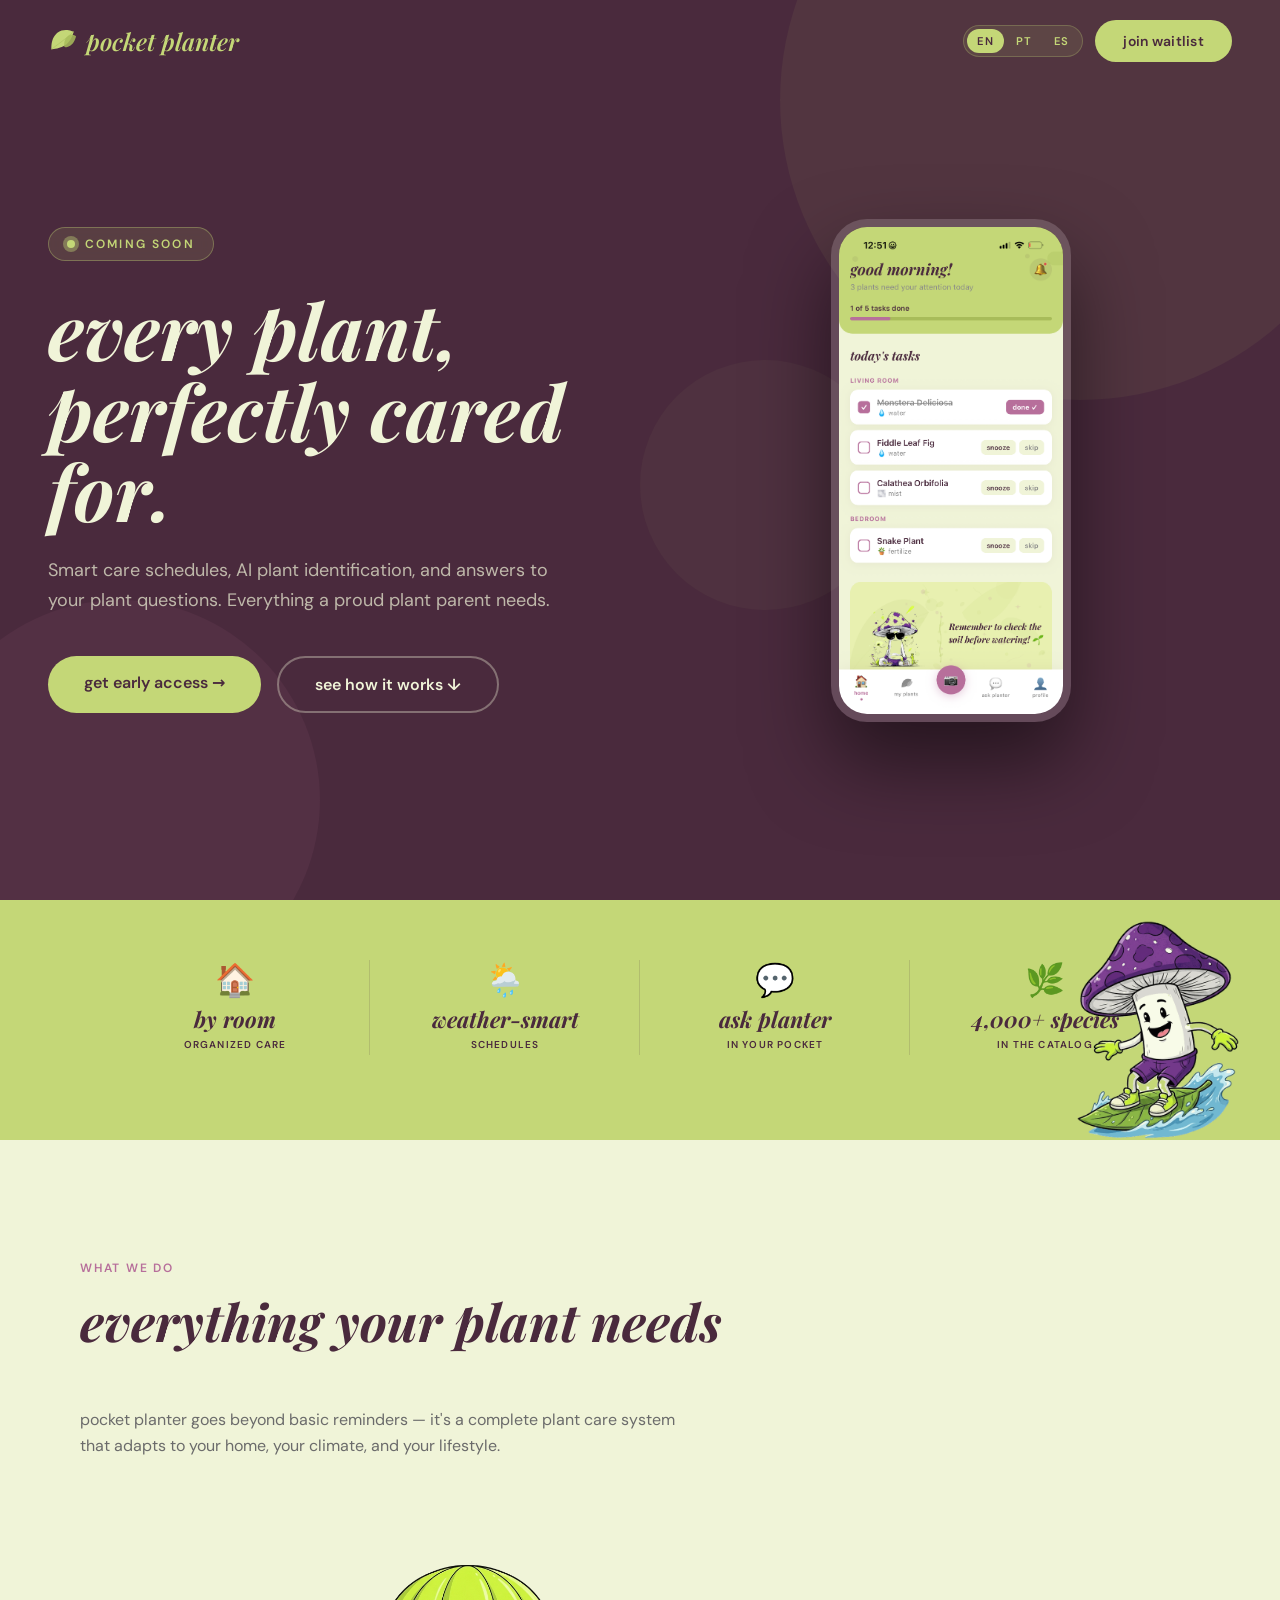
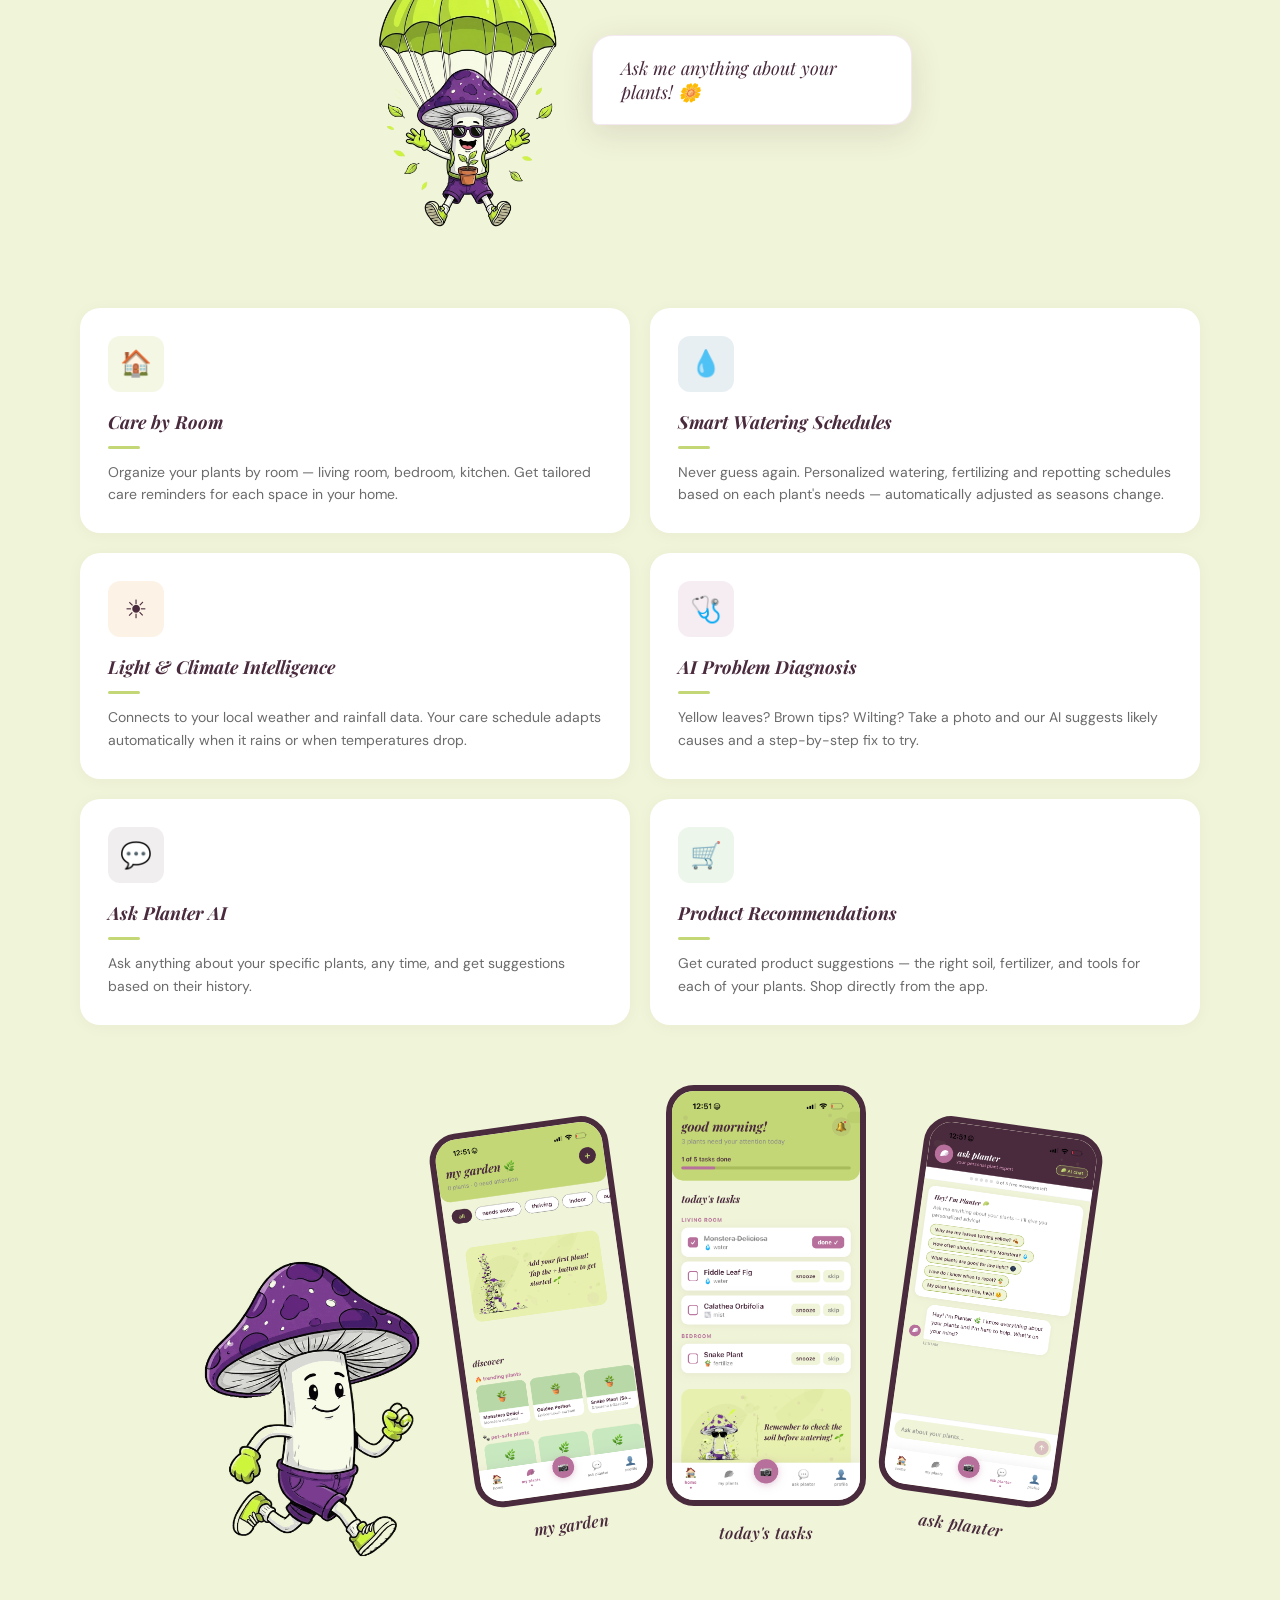
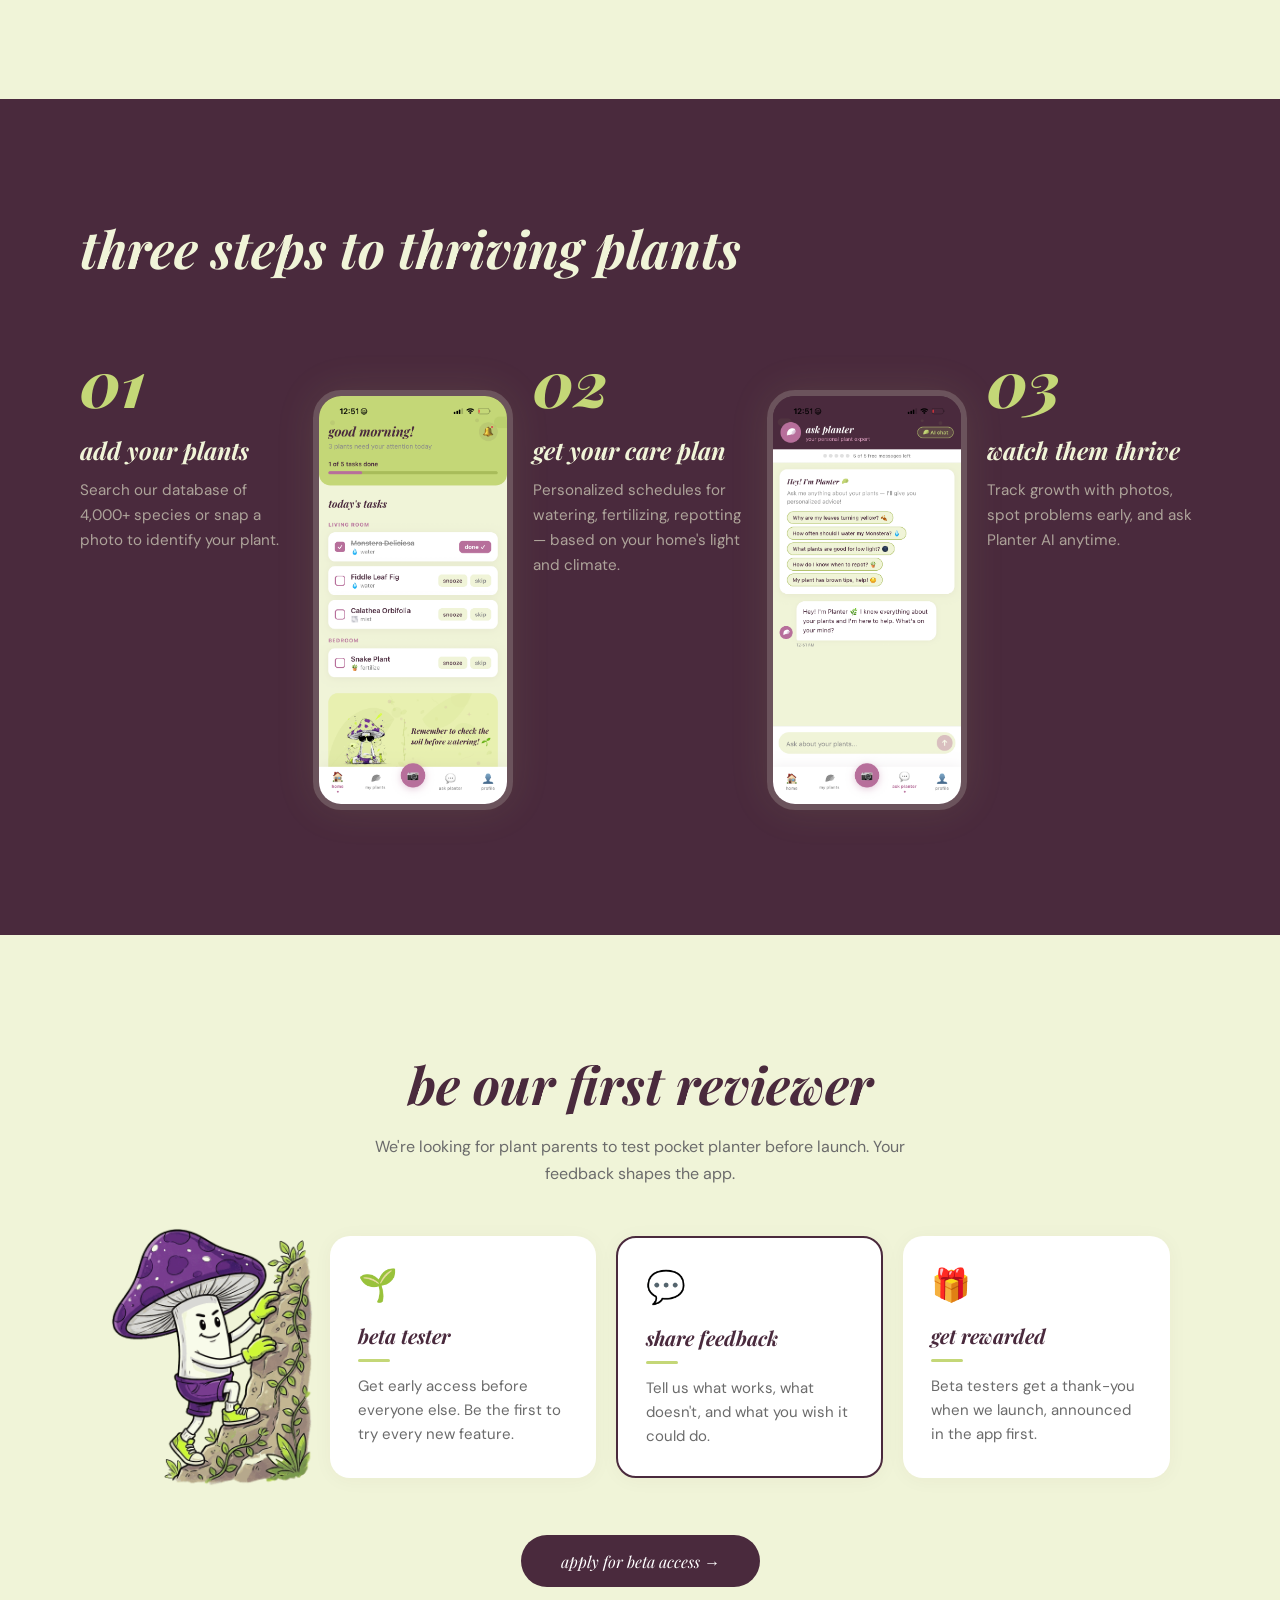
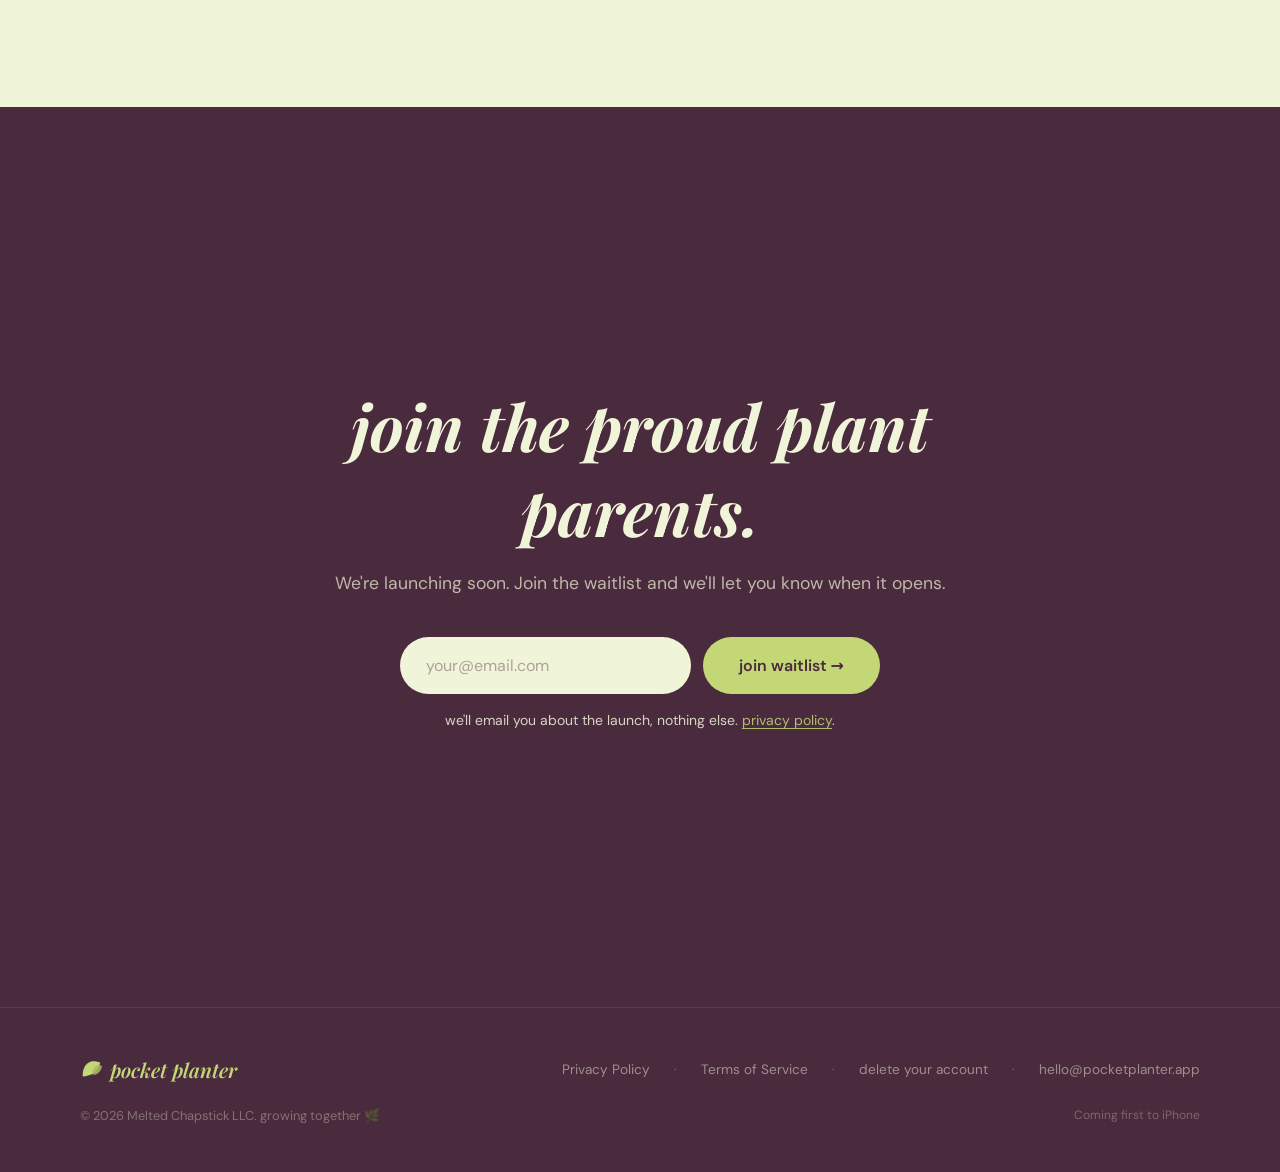
==== commit 4458ad29: "copy: drop 'limited spots' and 'no credit card' promises" ====
--- a/index.html
+++ b/index.html
@@ -1,1589 +1,1589 @@
-<!DOCTYPE html>
-<html lang="en">
-<head>
-  <meta charset="UTF-8">
-  <meta name="viewport" content="width=device-width, initial-scale=1.0">
-  <title>pocket planter — every plant, perfectly cared for.</title>
-  <meta name="description" content="plant care built around your rooms and your weather. identify, diagnose and care for every plant, with a catalog of 4,000+ species.">
-  <meta name="version" content="2.2.1">
-  <link rel="icon" type="image/svg+xml" href="favicon.svg">
-  <link rel="canonical" href="https://pocketplanter.app/">
-  <meta property="og:type" content="website">
-  <meta property="og:site_name" content="pocket planter">
-  <meta property="og:title" content="pocket planter: every plant, perfectly cared for.">
-  <meta property="og:description" content="Identify any plant from a photo, get a care plan built around your rooms and your weather, and do today's list. iPhone, in beta.">
-  <meta property="og:url" content="https://pocketplanter.app/">
-  <meta property="og:image" content="https://pocketplanter.app/og.png">
-  <link rel="preload" href="fonts/PlayfairDisplay-italic-latin.woff2" as="font" type="font/woff2" crossorigin>
-  <link rel="preload" href="fonts/DMSans-normal-latin.woff2" as="font" type="font/woff2" crossorigin>
-  <style>
-    @font-face { font-family: 'DM Sans'; font-style: italic; font-weight: 300 700; font-display: swap; src: url('fonts/DMSans-italic-latin-ext.woff2') format('woff2'); unicode-range: U+0100-02BA, U+02BD-02C5, U+02C7-02CC, U+02CE-02D7, U+02DD-02FF, U+0304, U+0308, U+0329, U+1D00-1DBF, U+1E00-1E9F, U+1EF2-1EFF, U+2020, U+20A0-20AB, U+20AD-20C4, U+2113, U+2C60-2C7F, U+A720-A7FF; }
-    @font-face { font-family: 'DM Sans'; font-style: italic; font-weight: 300 700; font-display: swap; src: url('fonts/DMSans-italic-latin.woff2') format('woff2'); unicode-range: U+0000-00FF, U+0131, U+0152-0153, U+02BB-02BC, U+02C6, U+02DA, U+02DC, U+0304, U+0308, U+0329, U+2000-206F, U+20AC, U+2122, U+2191, U+2193, U+2212, U+2215, U+FEFF, U+FFFD; }
-    @font-face { font-family: 'DM Sans'; font-style: normal; font-weight: 300 700; font-display: swap; src: url('fonts/DMSans-normal-latin-ext.woff2') format('woff2'); unicode-range: U+0100-02BA, U+02BD-02C5, U+02C7-02CC, U+02CE-02D7, U+02DD-02FF, U+0304, U+0308, U+0329, U+1D00-1DBF, U+1E00-1E9F, U+1EF2-1EFF, U+2020, U+20A0-20AB, U+20AD-20C4, U+2113, U+2C60-2C7F, U+A720-A7FF; }
-    @font-face { font-family: 'DM Sans'; font-style: normal; font-weight: 300 700; font-display: swap; src: url('fonts/DMSans-normal-latin.woff2') format('woff2'); unicode-range: U+0000-00FF, U+0131, U+0152-0153, U+02BB-02BC, U+02C6, U+02DA, U+02DC, U+0304, U+0308, U+0329, U+2000-206F, U+20AC, U+2122, U+2191, U+2193, U+2212, U+2215, U+FEFF, U+FFFD; }
-    @font-face { font-family: 'Playfair Display'; font-style: italic; font-weight: 400 900; font-display: swap; src: url('fonts/PlayfairDisplay-italic-latin-ext.woff2') format('woff2'); unicode-range: U+0100-02BA, U+02BD-02C5, U+02C7-02CC, U+02CE-02D7, U+02DD-02FF, U+0304, U+0308, U+0329, U+1D00-1DBF, U+1E00-1E9F, U+1EF2-1EFF, U+2020, U+20A0-20AB, U+20AD-20C4, U+2113, U+2C60-2C7F, U+A720-A7FF; }
-    @font-face { font-family: 'Playfair Display'; font-style: italic; font-weight: 400 900; font-display: swap; src: url('fonts/PlayfairDisplay-italic-latin.woff2') format('woff2'); unicode-range: U+0000-00FF, U+0131, U+0152-0153, U+02BB-02BC, U+02C6, U+02DA, U+02DC, U+0304, U+0308, U+0329, U+2000-206F, U+20AC, U+2122, U+2191, U+2193, U+2212, U+2215, U+FEFF, U+FFFD; }
-    @font-face { font-family: 'Playfair Display'; font-style: normal; font-weight: 400 900; font-display: swap; src: url('fonts/PlayfairDisplay-normal-latin-ext.woff2') format('woff2'); unicode-range: U+0100-02BA, U+02BD-02C5, U+02C7-02CC, U+02CE-02D7, U+02DD-02FF, U+0304, U+0308, U+0329, U+1D00-1DBF, U+1E00-1E9F, U+1EF2-1EFF, U+2020, U+20A0-20AB, U+20AD-20C4, U+2113, U+2C60-2C7F, U+A720-A7FF; }
-    @font-face { font-family: 'Playfair Display'; font-style: normal; font-weight: 400 900; font-display: swap; src: url('fonts/PlayfairDisplay-normal-latin.woff2') format('woff2'); unicode-range: U+0000-00FF, U+0131, U+0152-0153, U+02BB-02BC, U+02C6, U+02DA, U+02DC, U+0304, U+0308, U+0329, U+2000-206F, U+20AC, U+2122, U+2191, U+2193, U+2212, U+2215, U+FEFF, U+FFFD; }
-    *, *::before, *::after { margin: 0; padding: 0; box-sizing: border-box; }
-
-    :root {
-      --lime: #c4d777;
-      --plum: #4a2a3d;
-      --plum-accent: #b76f9b;
-      --light-plum: #d498b8;
-      --cream: #f0f4d8;
-      --white: #ffffff;
-      --font-heading: 'Playfair Display', Georgia, serif;
-      --font-body: 'DM Sans', system-ui, sans-serif;
-    }
-
-    html { scroll-behavior: smooth; }
-
-    /* ---- FOCUS, SKIP LINK, REDUCED MOTION ---- */
-    :focus-visible { outline: 3px solid var(--plum-accent); outline-offset: 3px; }
-    .skip-link { position: absolute; left: 16px; top: -60px; z-index: 2000; background: var(--lime); color: var(--plum); padding: 10px 18px; border-radius: 100px; font-weight: 600; text-decoration: none; transition: top 0.2s; }
-    .skip-link:focus { top: 16px; }
-    .sr-only { position: absolute; width: 1px; height: 1px; overflow: hidden; clip: rect(0 0 0 0); }
-    @media (prefers-reduced-motion: reduce) {
-      .reveal, .reveal-scale, .reveal-left, .reveal-right { opacity: 1 !important; transform: none !important; transition: none !important; }
-      .float-anim, .hero-circle { animation: none !important; }
-      html { scroll-behavior: auto; }
-    }
-
-    body {
-      font-family: var(--font-body);
-      color: var(--plum);
-      overflow-x: hidden;
-      -webkit-font-smoothing: antialiased;
-    }
-
-    /* ---- REVEAL ANIMATIONS ---- */
-    .reveal {
-      opacity: 0;
-      transform: translateY(40px);
-      transition: opacity 0.8s cubic-bezier(.16,1,.3,1), transform 0.8s cubic-bezier(.16,1,.3,1);
-    }
-    .reveal.visible {
-      opacity: 1;
-      transform: translateY(0);
-    }
-    .reveal-scale {
-      opacity: 0;
-      transform: scale(0.92);
-      transition: opacity 0.8s cubic-bezier(.16,1,.3,1), transform 0.8s cubic-bezier(.16,1,.3,1);
-    }
-    .reveal-scale.visible {
-      opacity: 1;
-      transform: scale(1);
-    }
-    .reveal-left {
-      opacity: 0;
-      transform: translateX(-60px);
-      transition: opacity 0.8s cubic-bezier(.16,1,.3,1), transform 0.8s cubic-bezier(.16,1,.3,1);
-    }
-    .reveal-left.visible {
-      opacity: 1;
-      transform: translateX(0);
-    }
-    .reveal-right {
-      opacity: 0;
-      transform: translateX(60px);
-      transition: opacity 0.8s cubic-bezier(.16,1,.3,1), transform 0.8s cubic-bezier(.16,1,.3,1);
-    }
-    .reveal-right.visible {
-      opacity: 1;
-      transform: translateX(0);
-    }
-
-    /* ---- NAV ---- */
-    .nav {
-      position: fixed;
-      top: 0;
-      left: 0;
-      right: 0;
-      z-index: 1000;
-      padding: 20px 48px;
-      display: flex;
-      align-items: center;
-      justify-content: space-between;
-      transition: background 0.4s, box-shadow 0.4s, padding 0.4s;
-    }
-    .nav.scrolled {
-      background: var(--cream);
-      box-shadow: 0 2px 24px rgba(74,42,61,0.10);
-      padding: 14px 48px;
-    }
-    .nav-logo {
-      font-family: var(--font-heading);
-      font-style: italic;
-      font-weight: 600;
-      font-size: 1.5rem;
-      color: var(--lime);
-      text-decoration: none;
-      transition: color 0.4s;
-      display: inline-flex;
-      align-items: center;
-      gap: 10px;
-    }
-    .nav-logo-leaf {
-      width: 28px;
-      height: 28px;
-      flex-shrink: 0;
-    }
-    .nav-logo-leaf .leaf-primary { fill: var(--lime); transition: fill 0.4s; }
-    .nav-logo-leaf .leaf-secondary { fill: #a8bc5a; opacity: 0.85; transition: fill 0.4s; }
-    .nav-logo-leaf .leaf-vein { stroke: #a8bc5a; opacity: 0.6; transition: stroke 0.4s; }
-    .nav.scrolled .nav-logo { color: var(--plum); }
-    .nav.scrolled .nav-logo-leaf .leaf-primary { fill: #7a8f3e; }
-    .nav.scrolled .nav-logo-leaf .leaf-secondary { fill: #5e6f30; }
-    .nav.scrolled .nav-logo-leaf .leaf-vein { stroke: #5e6f30; }
-    .nav-cta {
-      font-family: var(--font-body);
-      font-weight: 600;
-      font-size: 0.875rem;
-      padding: 12px 28px;
-      border-radius: 100px;
-      background: var(--lime);
-      color: var(--plum);
-      text-decoration: none;
-      border: none;
-      cursor: pointer;
-      transition: transform 0.3s, box-shadow 0.3s;
-      letter-spacing: 0.02em;
-    }
-    .nav-cta:hover {
-      transform: translateY(-2px);
-      box-shadow: 0 6px 20px rgba(196,215,119,0.4);
-    }
-    .lang-switcher {
-      display: inline-flex;
-      align-items: center;
-      gap: 2px;
-      margin-right: 12px;
-      background: rgba(196,215,119,0.1);
-      border: 1px solid rgba(196,215,119,0.25);
-      border-radius: 100px;
-      padding: 3px;
-    }
-    .nav.scrolled .lang-switcher {
-      background: rgba(74,42,61,0.06);
-      border-color: rgba(74,42,61,0.15);
-    }
-    .lang-btn {
-      font-family: var(--font-body);
-      font-size: 0.7rem;
-      font-weight: 600;
-      letter-spacing: 0.08em;
-      text-transform: uppercase;
-      padding: 5px 10px;
-      border-radius: 100px;
-      background: transparent;
-      color: var(--lime);
-      border: none;
-      cursor: pointer;
-      transition: background 0.3s, color 0.3s;
-    }
-    .nav.scrolled .lang-btn { color: var(--plum); opacity: 0.6; }
-    .lang-btn.active {
-      background: var(--lime);
-      color: var(--plum);
-    }
-    .nav.scrolled .lang-btn.active {
-      background: var(--plum);
-      color: var(--cream);
-      opacity: 1;
-    }
-    .nav-right {
-      display: flex;
-      align-items: center;
-    }
-    .hamburger {
-      display: none;
-      flex-direction: column;
-      gap: 5px;
-      cursor: pointer;
-      background: none;
-      border: none;
-      padding: 4px;
-    }
-    .hamburger span {
-      display: block;
-      width: 24px;
-      height: 2px;
-      background: var(--lime);
-      border-radius: 2px;
-      transition: background 0.4s, transform 0.3s;
-    }
-    .nav.scrolled .hamburger span { background: var(--plum); }
-    .mobile-menu {
-      display: none;
-      position: fixed;
-      top: 0; left: 0; right: 0; bottom: 0;
-      background: var(--plum);
-      z-index: 999;
-      flex-direction: column;
-      align-items: center;
-      justify-content: center;
-      gap: 32px;
-    }
-    .mobile-menu.open { display: flex; }
-    .mobile-menu a {
-      font-family: var(--font-heading);
-      font-style: italic;
-      font-size: 2rem;
-      color: var(--cream);
-      text-decoration: none;
-    }
-    .mobile-menu .close-btn {
-      position: absolute;
-      top: 24px; right: 32px;
-      font-size: 2rem;
-      color: var(--cream);
-      background: none;
-      border: none;
-      cursor: pointer;
-    }
-
-    /* ---- HERO ---- */
-    .hero {
-      min-height: 100vh;
-      background: var(--plum);
-      position: relative;
-      display: flex;
-      align-items: center;
-      padding: 120px 48px 80px;
-      overflow: hidden;
-    }
-    .hero-circle {
-      position: absolute;
-      border-radius: 50%;
-      pointer-events: none;
-    }
-    .hero-circle-1 {
-      width: 600px; height: 600px;
-      background: var(--lime);
-      opacity: 0.06;
-      top: -200px; right: -100px;
-    }
-    .hero-circle-2 {
-      width: 400px; height: 400px;
-      background: var(--plum-accent);
-      opacity: 0.08;
-      bottom: -100px; left: -80px;
-    }
-    .hero-circle-3 {
-      width: 250px; height: 250px;
-      background: var(--lime);
-      opacity: 0.04;
-      top: 40%; left: 50%;
-    }
-    .hero-inner {
-      max-width: 1280px;
-      margin: 0 auto;
-      width: 100%;
-      display: grid;
-      grid-template-columns: 1fr 1fr;
-      gap: 60px;
-      align-items: center;
-      position: relative;
-      z-index: 1;
-    }
-    .hero-content { max-width: 600px; }
-    .coming-soon-badge {
-      display: inline-flex;
-      align-items: center;
-      gap: 10px;
-      background: rgba(196,215,119,0.12);
-      border: 1px solid rgba(196,215,119,0.35);
-      color: var(--lime);
-      font-family: var(--font-body);
-      font-size: 0.75rem;
-      font-weight: 600;
-      text-transform: uppercase;
-      letter-spacing: 0.18em;
-      padding: 8px 18px;
-      border-radius: 100px;
-      margin-bottom: 28px;
-      backdrop-filter: blur(6px);
-    }
-    .coming-soon-badge .pulse-dot {
-      width: 8px;
-      height: 8px;
-      border-radius: 50%;
-      background: var(--lime);
-      position: relative;
-      flex-shrink: 0;
-    }
-    .coming-soon-badge .pulse-dot::after {
-      content: '';
-      position: absolute;
-      inset: -4px;
-      border-radius: 50%;
-      background: var(--lime);
-      opacity: 0.4;
-      animation: pulseRing 2s ease-out infinite;
-    }
-    @keyframes pulseRing {
-      0% { transform: scale(0.8); opacity: 0.5; }
-      100% { transform: scale(2); opacity: 0; }
-    }
-    .hero-headline {
-      font-family: var(--font-heading);
-      font-weight: 700;
-      font-style: italic;
-      font-size: clamp(3.5rem, 6vw, 6rem);
-      color: var(--cream);
-      line-height: 1.05;
-      margin-bottom: 24px;
-    }
-    .hero-sub {
-      font-family: var(--font-body);
-      font-size: 1.125rem;
-      color: var(--cream);
-      opacity: 0.7;
-      line-height: 1.7;
-      max-width: 520px;
-      margin-bottom: 40px;
-    }
-    .hero-buttons { display: flex; gap: 16px; flex-wrap: wrap; }
-    .btn-primary {
-      font-family: var(--font-body);
-      font-weight: 600;
-      font-size: 1rem;
-      padding: 16px 36px;
-      border-radius: 100px;
-      background: var(--lime);
-      color: var(--plum);
-      text-decoration: none;
-      border: none;
-      cursor: pointer;
-      transition: transform 0.3s, box-shadow 0.3s;
-      display: inline-block;
-    }
-    .btn-primary:hover {
-      transform: translateY(-2px);
-      box-shadow: 0 8px 28px rgba(196,215,119,0.35);
-    }
-    .btn-outline {
-      font-family: var(--font-body);
-      font-weight: 600;
-      font-size: 1rem;
-      padding: 16px 36px;
-      border-radius: 100px;
-      background: transparent;
-      color: var(--cream);
-      border: 2px solid rgba(240,244,216,0.35);
-      text-decoration: none;
-      cursor: pointer;
-      transition: border-color 0.3s, transform 0.3s;
-      display: inline-block;
-    }
-    .btn-outline:hover {
-      border-color: var(--cream);
-      transform: translateY(-2px);
-    }
-    /* ---- HERO RIGHT (phone only) ---- */
-    .hero-right {
-      display: flex;
-      align-items: center;
-      justify-content: center;
-    }
-    .hero-phone {
-      width: 240px;
-      border-radius: 36px;
-      border: 8px solid rgba(255,255,255,0.15);
-      box-shadow: 0 40px 80px rgba(0,0,0,0.5);
-    }
-
-    /* ---- MASCOT FLOAT (flipped, preserves scaleX(-1)) ---- */
-    @keyframes mascotFloatFlipped {
-      0%, 100% { transform: scaleX(-1) translateY(0px); }
-      50% { transform: scaleX(-1) translateY(-12px); }
-    }
-
-    /* ---- STATS MASCOT (lime bg) ---- */
-    .stats { position: relative; min-height: 240px; }
-    .mascot-stats {
-      position: absolute;
-      right: 40px;
-      bottom: 0;
-      height: 220px;
-      width: auto;
-      z-index: 2;
-      pointer-events: none;
-      animation: mascotFloatPlain 5s ease-in-out infinite;
-    }
-
-    /* ---- FEATURES MASCOT + SPEECH (cream bg) ---- */
-    .mascot-features-row {
-      display: flex;
-      align-items: center;
-      justify-content: center;
-      gap: 24px;
-      margin-bottom: 48px;
-    }
-    .mascot-features-bubble { margin-left: 0; }
-    .mascot-features {
-      height: 360px;
-      width: auto;
-      pointer-events: none;
-      transform: scaleX(-1);
-      animation: mascotFloatFlipped 5s ease-in-out infinite;
-    }
-    .mascot-features-bubble {
-      background: var(--white);
-      color: var(--plum);
-      font-family: var(--font-heading);
-      font-style: italic;
-      font-size: 18px;
-      padding: 20px 28px;
-      border-radius: 20px 20px 20px 6px;
-      box-shadow: 0 8px 32px rgba(74,42,61,0.12);
-      border: 1px solid rgba(183,111,155,0.15);
-      max-width: 320px;
-    }
-
-    /* ---- PHONE SHOWCASE (features) ---- */
-    .phone-showcase {
-      display: flex;
-      align-items: center;
-      justify-content: center;
-      gap: 32px;
-      margin-top: 56px;
-      padding: 20px 0;
-      position: relative;
-    }
-    .phone-showcase-item {
-      text-align: center;
-    }
-    .phone-showcase-item img {
-      width: 180px;
-      border-radius: 28px;
-      border: 6px solid var(--plum);
-      display: block;
-      margin: 0 auto;
-    }
-    .phone-showcase-item.center { transform: translateY(-16px); }
-    .phone-showcase-item.center img { width: 200px; }
-    .phone-showcase-item.left { transform: rotate(-8deg); }
-    .phone-showcase-item.right { transform: rotate(8deg); }
-    .phone-showcase-label {
-      font-family: var(--font-heading);
-      font-style: italic;
-      font-weight: 600;
-      font-size: 1rem;
-      color: var(--plum);
-      margin-top: 16px;
-      letter-spacing: 0.01em;
-    }
-    @keyframes mascotFloatPlain {
-      0%, 100% { transform: translateY(0px); }
-      50% { transform: translateY(-12px); }
-    }
-    .mascot-showcase {
-      height: 300px;
-      width: auto;
-      pointer-events: none;
-      align-self: flex-end;
-      flex-shrink: 0;
-    }
-
-    /* ---- PHONE FLOATING ANIMATION ---- */
-    @keyframes phoneFloat {
-      0%, 100% { transform: translateY(0); }
-      50% { transform: translateY(-12px); }
-    }
-    .float-anim {
-      animation: phoneFloat 4s ease-in-out infinite;
-    }
-
-    /* ---- STATS BAR ---- */
-    .stats {
-      background: var(--lime);
-      padding: 48px;
-    }
-    .stats-inner {
-      max-width: 1080px;
-      margin: 0 auto;
-      display: grid;
-      grid-template-columns: repeat(4, 1fr);
-      gap: 0;
-    }
-    .stat {
-      text-align: center;
-      padding: 16px 24px;
-      position: relative;
-    }
-    .stat:not(:last-child)::after {
-      content: '';
-      position: absolute;
-      right: 0; top: 10%; height: 80%;
-      width: 1px;
-      background: var(--plum);
-      opacity: 0.15;
-    }
-    .stat-emoji {
-      font-size: 2rem;
-      line-height: 1;
-      margin-bottom: 10px;
-      display: block;
-    }
-    .stat-title {
-      font-family: var(--font-heading);
-      font-weight: 700;
-      font-style: italic;
-      font-size: 1.375rem;
-      color: var(--plum);
-      line-height: 1.2;
-    }
-    .stat-label {
-      font-family: var(--font-body);
-      font-size: 0.625rem;
-      font-weight: 500;
-      text-transform: uppercase;
-      letter-spacing: 0.12em;
-      color: var(--plum);
-      font-weight: 600;
-      margin-top: 6px;
-    }
-
-    /* ---- FEATURES ---- */
-    .features {
-      background: var(--cream);
-      padding: 120px 48px;
-    }
-    .features-inner {
-      max-width: 1120px;
-      margin: 0 auto;
-    }
-    .section-label {
-      font-family: var(--font-body);
-      font-size: 0.75rem;
-      font-weight: 600;
-      text-transform: uppercase;
-      letter-spacing: 0.15em;
-      color: var(--plum-accent);
-      margin-bottom: 16px;
-    }
-    .section-title {
-      font-family: var(--font-heading);
-      font-weight: 700;
-      font-style: italic;
-      font-size: clamp(2rem, 4vw, 3.25rem);
-      color: var(--plum);
-      margin-bottom: 56px;
-      line-height: 1.15;
-    }
-    .features-subtitle {
-      font-family: var(--font-body);
-      font-size: 1rem;
-      color: #6b6b6b;
-      max-width: 600px;
-      line-height: 1.65;
-      margin-bottom: 40px;
-    }
-    .features-grid {
-      display: grid;
-      grid-template-columns: 1fr 1fr;
-      gap: 20px;
-    }
-    .feature-card {
-      background: var(--white);
-      border-radius: 20px;
-      padding: 28px;
-      box-shadow: 0 2px 16px rgba(74,42,61,0.04);
-      transition: transform 0.4s cubic-bezier(.16,1,.3,1), box-shadow 0.4s;
-    }
-    .feature-card:hover {
-      transform: translateY(-4px);
-      box-shadow: 0 12px 40px rgba(74,42,61,0.08);
-    }
-    .feature-icon {
-      width: 56px;
-      height: 56px;
-      border-radius: 12px;
-      display: flex;
-      align-items: center;
-      justify-content: center;
-      font-size: 1.6rem;
-      margin-bottom: 18px;
-    }
-    .feature-name {
-      font-family: var(--font-heading);
-      font-weight: 700;
-      font-style: italic;
-      font-size: 1.125rem;
-      color: var(--plum);
-      margin-bottom: 12px;
-    }
-    .feature-name::after {
-      content: '';
-      display: block;
-      width: 32px;
-      height: 3px;
-      background: var(--lime);
-      border-radius: 2px;
-      margin-top: 12px;
-    }
-    .feature-desc {
-      font-size: 0.875rem;
-      line-height: 1.6;
-      color: #6b6b6b;
-    }
-
-    /* ---- HOW IT WORKS ---- */
-    .how {
-      background: var(--plum);
-      padding: 120px 48px;
-    }
-    .how-inner {
-      max-width: 1120px;
-      margin: 0 auto;
-    }
-    .how .section-title { color: var(--cream); margin-bottom: 72px; }
-    .steps {
-      display: grid;
-      grid-template-columns: 1fr auto 1fr auto 1fr;
-      gap: 20px;
-      align-items: start;
-    }
-    .step { text-align: left; }
-    .step-number {
-      font-family: var(--font-heading);
-      font-weight: 800;
-      font-style: italic;
-      font-size: clamp(3rem, 5vw, 5rem);
-      color: var(--lime);
-      opacity: 0.35;
-      line-height: 1;
-      margin-bottom: 20px;
-      transition: opacity 0.6s;
-    }
-    .step.visible .step-number { opacity: 1; }
-    .step-title {
-      font-family: var(--font-heading);
-      font-weight: 700;
-      font-style: italic;
-      font-size: 1.5rem;
-      color: var(--cream);
-      margin-bottom: 12px;
-    }
-    .step-desc {
-      font-size: 0.95rem;
-      color: var(--cream);
-      opacity: 0.6;
-      line-height: 1.65;
-    }
-    .step-phone {
-      margin-top: 40px;
-      text-align: center;
-    }
-    .step-phone img {
-      width: 200px;
-      border-radius: 28px;
-      border: 6px solid rgba(240,244,216,0.2);
-      box-shadow: 0 0 40px rgba(196,215,119,0.1);
-    }
-
-    /* ---- BETA TESTERS ---- */
-    .beta {
-      background: var(--cream);
-      padding: 120px 48px;
-    }
-    .beta-inner {
-      max-width: 1280px;
-      margin: 0 auto;
-      text-align: center;
-    }
-    .beta .section-title { text-align: center; margin-bottom: 20px; }
-    .beta-subtitle {
-      font-family: var(--font-body);
-      font-size: 1rem;
-      color: #6b6b6b;
-      max-width: 560px;
-      margin: 0 auto 40px;
-      line-height: 1.65;
-    }
-    .beta-row {
-      display: flex;
-      align-items: center;
-      justify-content: center;
-      gap: 0;
-      margin-bottom: 48px;
-    }
-    .mascot-beta {
-      height: 260px;
-      width: auto;
-      flex-shrink: 0;
-      align-self: flex-end;
-      pointer-events: none;
-      margin-right: 16px;
-    }
-    .beta-grid {
-      display: grid;
-      grid-template-columns: repeat(3, 1fr);
-      gap: 20px;
-      text-align: left;
-      width: 840px;
-      max-width: 100%;
-      flex-shrink: 0;
-    }
-    .beta-card {
-      background: var(--white);
-      border-radius: 20px;
-      padding: 28px;
-      box-shadow: 0 2px 20px rgba(74,42,61,0.04);
-      transition: transform 0.4s cubic-bezier(.16,1,.3,1), box-shadow 0.4s;
-    }
-    .beta-card:hover {
-      transform: translateY(-4px);
-      box-shadow: 0 12px 40px rgba(74,42,61,0.08);
-    }
-    .beta-card.highlighted {
-      border: 2px solid var(--plum);
-    }
-    .beta-card-emoji {
-      font-size: 2rem;
-      display: block;
-      margin-bottom: 16px;
-    }
-    .beta-card-title {
-      font-family: var(--font-heading);
-      font-weight: 700;
-      font-style: italic;
-      font-size: 1.25rem;
-      color: var(--plum);
-      margin-bottom: 12px;
-    }
-    .beta-card-title::after {
-      content: '';
-      display: block;
-      width: 32px;
-      height: 3px;
-      background: var(--lime);
-      border-radius: 2px;
-      margin-top: 10px;
-    }
-    .beta-card-text {
-      font-family: var(--font-body);
-      font-size: 0.9375rem;
-      line-height: 1.6;
-      color: #6b6b6b;
-    }
-    .beta-cta {
-      display: inline-flex;
-      align-items: center;
-      justify-content: center;
-      height: 52px;
-      padding: 0 40px;
-      background: var(--plum);
-      color: var(--white);
-      font-family: var(--font-heading);
-      font-style: italic;
-      font-size: 1rem;
-      border-radius: 26px;
-      text-decoration: none;
-      border: none;
-      cursor: pointer;
-      transition: transform 0.3s, box-shadow 0.3s;
-    }
-    .beta-cta:hover {
-      transform: translateY(-2px);
-      box-shadow: 0 10px 28px rgba(74,42,61,0.25);
-    }
-    .beta-spots {
-      font-family: var(--font-body);
-      font-size: 0.75rem;
-      font-style: italic;
-      color: #8a8a8a;
-      margin-top: 8px;
-    }
-
-    /* ---- WAITLIST ---- */
-    .waitlist {
-      background: var(--plum);
-      padding: 120px 48px;
-      position: relative;
-      overflow: hidden;
-      min-height: 100vh;
-      display: flex;
-      align-items: center;
-      justify-content: center;
-    }
-    .waitlist-inner {
-      max-width: 680px;
-      margin: 0 auto;
-      text-align: center;
-      position: relative;
-      z-index: 1;
-    }
-    .waitlist-title {
-      font-family: var(--font-heading);
-      font-weight: 700;
-      font-style: italic;
-      font-size: clamp(2.5rem, 5vw, 4rem);
-      color: var(--cream);
-      margin-bottom: 16px;
-    }
-    .waitlist-sub {
-      font-size: 1.1rem;
-      color: var(--cream);
-      opacity: 0.7;
-      margin-bottom: 40px;
-      line-height: 1.6;
-    }
-    .waitlist-form {
-      display: flex;
-      gap: 12px;
-      max-width: 480px;
-      margin: 0 auto;
-    }
-    .waitlist-input {
-      flex: 1;
-      padding: 16px 24px;
-      border: 2px solid transparent;
-      border-radius: 100px;
-      background: var(--cream);
-      font-family: var(--font-body);
-      font-size: 1rem;
-      color: var(--plum);
-      outline: none;
-      transition: border-color 0.3s;
-    }
-    .waitlist-input::placeholder { color: var(--plum); opacity: 0.4; }
-    .waitlist-input:focus { border-color: var(--plum-accent); }
-    .waitlist-purpose { margin-top: 16px; font-size: 0.875rem; line-height: 1.5; color: var(--cream); opacity: 0.85; }
-    .waitlist-purpose a { color: var(--lime); text-decoration: underline; text-underline-offset: 3px; }
-    .waitlist-input:focus-visible { outline: 3px solid var(--lime); outline-offset: 2px; }
-    .waitlist-form .btn-primary { white-space: nowrap; }
-    .waitlist-success {
-      display: none;
-      font-family: var(--font-heading);
-      font-style: italic;
-      font-size: 1.5rem;
-      color: var(--lime);
-      margin-top: 24px;
-    }
-    .waitlist-success.show { display: block; }
-
-    /* ---- FOOTER ---- */
-    .footer {
-      background: var(--plum);
-      border-top: 1px solid rgba(240,244,216,0.08);
-      padding: 48px;
-    }
-    .footer-inner {
-      max-width: 1120px;
-      margin: 0 auto;
-      display: flex;
-      align-items: center;
-      justify-content: space-between;
-      flex-wrap: wrap;
-      gap: 24px;
-    }
-    .footer-logo {
-      font-family: var(--font-heading);
-      font-style: italic;
-      font-weight: 600;
-      font-size: 1.25rem;
-      color: var(--lime);
-      display: inline-flex;
-      align-items: center;
-      gap: 8px;
-    }
-    .footer-logo-leaf {
-      width: 22px;
-      height: 22px;
-    }
-    .footer-logo-leaf .leaf-primary { fill: var(--lime); }
-    .footer-logo-leaf .leaf-secondary { fill: #a8bc5a; opacity: 0.85; }
-    .footer-links {
-      display: flex;
-      gap: 24px;
-      flex-wrap: wrap;
-      align-items: center;
-    }
-    .footer-links a {
-      font-size: 0.85rem;
-      color: var(--cream);
-      opacity: 0.5;
-      text-decoration: none;
-      transition: opacity 0.3s;
-    }
-    .footer-links a:hover { opacity: 1; }
-    .footer-links span {
-      font-size: 0.85rem;
-      color: var(--cream);
-      opacity: 0.3;
-    }
-    .footer-bottom {
-      max-width: 1120px;
-      margin: 24px auto 0;
-      display: flex;
-      justify-content: space-between;
-      flex-wrap: wrap;
-      gap: 12px;
-    }
-    .footer-copy {
-      font-size: 0.8rem;
-      color: var(--cream);
-      opacity: 0.35;
-    }
-    .footer-platforms {
-      font-size: 0.75rem;
-      color: var(--cream);
-      opacity: 0.3;
-    }
-
-    /* ---- RESPONSIVE ---- */
-    @media (max-width: 960px) {
-      .hero-inner {
-        grid-template-columns: 1fr;
-        gap: 48px;
-      }
-      .steps {
-        grid-template-columns: 1fr;
-        gap: 48px;
-      }
-      .step-phone { margin: 0 auto; }
-      .step-phone img { width: 160px; }
-      .phone-showcase { gap: 16px; }
-      .phone-showcase-item img { width: 140px; }
-      .phone-showcase-item.center img { width: 150px; }
-      .beta-row { flex-direction: column; }
-      .mascot-beta { display: none; }
-      .beta-row .beta-grid {
-        width: 100% !important;
-        grid-template-columns: 1fr;
-        max-width: 480px;
-      }
-      .features-grid {
-        grid-template-columns: 1fr;
-      }
-    }
-
-    @media (max-width: 768px) {
-      .nav { padding: 16px 24px; }
-      .nav.scrolled { padding: 12px 24px; }
-      .nav-cta.desktop { display: none; }
-      .hamburger { display: flex; }
-      .hero { padding: 100px 24px 60px; }
-      .stats { padding: 32px 24px; }
-      .stats-inner {
-        grid-template-columns: repeat(2, 1fr);
-        gap: 24px;
-      }
-      .stat:nth-child(2)::after { display: none; }
-      .stat::after { display: none; }
-      .features { padding: 80px 24px; }
-      .how { padding: 80px 24px; }
-      .beta { padding: 80px 24px; }
-      .waitlist { padding: 80px 24px; }
-      .waitlist-form {
-        flex-direction: column;
-      }
-      .mascot-stats,
-      .mascot-features-row,
-      .mascot-showcase { display: none; }
-      .hero-phone { width: 200px; }
-      .footer { padding: 36px 24px; }
-      .footer-inner { flex-direction: column; text-align: center; }
-      .footer-links { justify-content: center; }
-      .footer-bottom { justify-content: center; text-align: center; }
-    }
-
-    @media (max-width: 480px) {
-      .hero-headline { font-size: clamp(2.5rem, 10vw, 3.5rem); }
-      .hero-buttons { flex-direction: column; }
-      .btn-primary, .btn-outline { text-align: center; }
-      .hero-phone { width: 180px; }
-      .phone-showcase { flex-direction: column; gap: 24px; }
-      .phone-showcase-item,
-      .phone-showcase-item.left,
-      .phone-showcase-item.right,
-      .phone-showcase-item.center { transform: none !important; }
-      .phone-showcase-item img { width: 180px !important; }
-    }
-  </style>
-</head>
-<body>
-  <a class="skip-link" href="#main" data-i18n="nav.skip">skip to content</a>
-
-  <!-- NAV -->
-  <nav class="nav" id="nav">
-    <a href="#" class="nav-logo">
-      <svg class="nav-logo-leaf" viewBox="0 0 48 48" aria-hidden="true">
-        <path class="leaf-primary" d="M6 38 C6 38 4 20 16 10 C28 0 44 8 44 8 C44 8 40 26 28 32 C16 38 6 38 6 38Z"/>
-        <path class="leaf-vein" d="M6 38 C6 38 26 24 44 8" stroke-width="1.5" stroke-linecap="round" fill="none"/>
-        <path class="leaf-secondary" d="M28 34 C28 34 26 22 34 16 C42 10 48 16 48 16 C48 16 46 28 38 32 C30 36 28 34 28 34Z"/>
-      </svg>
-      <span>pocket planter</span>
-    </a>
-    <div class="nav-right">
-      <div class="lang-switcher" role="group" aria-label="Language">
-        <button class="lang-btn active" data-lang="en" onclick="setLang('en')">EN</button>
-        <button class="lang-btn" data-lang="pt" onclick="setLang('pt')">PT</button>
-        <button class="lang-btn" data-lang="es" onclick="setLang('es')">ES</button>
-      </div>
-      <a href="#waitlist" class="nav-cta desktop" data-i18n="nav.waitlist">join waitlist</a>
-      <button class="hamburger" id="hamburger" aria-label="Menu">
-        <span></span><span></span><span></span>
-      </button>
-    </div>
-  </nav>
-
-  <!-- MOBILE MENU -->
-  <div class="mobile-menu" id="mobileMenu">
-    <button class="close-btn" id="closeMenu" aria-label="Close">&times;</button>
-    <a href="#features" onclick="closeMobileMenu()" data-i18n="nav.features">features</a>
-    <a href="#how" onclick="closeMobileMenu()" data-i18n="nav.how">how it works</a>
-    <a href="#waitlist" onclick="closeMobileMenu()" data-i18n="nav.waitlist">join waitlist</a>
-  </div>
-
-  <main id="main">
-  <!-- HERO -->
-  <section class="hero" id="hero">
-    <div class="hero-circle hero-circle-1" id="circle1"></div>
-    <div class="hero-circle hero-circle-2" id="circle2"></div>
-    <div class="hero-circle hero-circle-3" id="circle3"></div>
-    <div class="hero-inner">
-      <div class="hero-content">
-        <div class="coming-soon-badge">
-          <span class="pulse-dot"></span>
-          <span data-i18n="hero.badge">Coming Soon</span>
-        </div>
-        <h1 class="hero-headline" data-i18n-html="hero.headline">every plant,<br>perfectly cared for.</h1>
-        <p class="hero-sub" data-i18n="hero.sub">Smart care schedules, AI plant identification, and answers to your plant questions. Everything a proud plant parent needs.</p>
-        <div class="hero-buttons">
-          <a href="#waitlist" class="btn-primary" data-i18n="hero.cta1">get early access &rarr;</a>
-          <a href="#features" class="btn-outline" data-i18n="hero.cta2">see how it works &darr;</a>
-        </div>
-      </div>
-      <div class="hero-right">
-        <img src="IMG_7374.png" alt="pocket planter home screen" class="hero-phone" loading="lazy">
-      </div>
-    </div>
-  </section>
-
-  <!-- STATS -->
-  <section class="stats" id="statsBar">
-    <div class="stats-inner">
-      <div class="stat">
-        <span class="stat-emoji">&#127968;</span>
-        <div class="stat-title" data-i18n="stats.1.title">by room</div>
-        <div class="stat-label" data-i18n="stats.1.label">ORGANIZED CARE</div>
-      </div>
-      <div class="stat">
-        <span class="stat-emoji">&#127782;&#65039;</span>
-        <div class="stat-title" data-i18n="stats.2.title">weather-smart</div>
-        <div class="stat-label" data-i18n="stats.2.label">SCHEDULES</div>
-      </div>
-      <div class="stat">
-        <span class="stat-emoji">&#128172;</span>
-        <div class="stat-title" data-i18n="stats.3.title">ask planter</div>
-        <div class="stat-label" data-i18n="stats.3.label">IN YOUR POCKET</div>
-      </div>
-      <div class="stat">
-        <span class="stat-emoji">&#127807;</span>
-        <div class="stat-title" data-i18n="stats.4.title">4,000+ species</div>
-        <div class="stat-label" data-i18n="stats.4.label">IN THE CATALOG</div>
-      </div>
-    </div>
-    <img src="welcoming-novo.png" alt="" class="mascot-stats" loading="lazy">
-  </section>
-
-  <!-- FEATURES -->
-  <section class="features" id="features">
-    <div class="features-inner">
-      <div class="section-label reveal" data-i18n="features.label">what we do</div>
-      <h2 class="section-title reveal" data-i18n="features.title">everything your plant needs</h2>
-      <p class="features-subtitle reveal" data-i18n="features.subtitle">pocket planter goes beyond basic reminders &mdash; it's a complete plant care system that adapts to your home, your climate, and your lifestyle.</p>
-      <div class="mascot-features-row reveal">
-        <img src="paraquedas-novo.png" alt="" class="mascot-features" loading="lazy">
-        <div class="mascot-features-bubble" data-i18n="features.bubble">Ask me anything about your plants! &#127804;</div>
-      </div>
-      <div class="features-grid">
-        <div class="feature-card reveal" style="transition-delay:0.05s">
-          <div class="feature-icon" style="background:rgba(196,215,119,0.2)">&#127968;</div>
-          <h3 class="feature-name" data-i18n="features.c1.name">Care by Room</h3>
-          <p class="feature-desc" data-i18n="features.c1.desc">Organize your plants by room &mdash; living room, bedroom, kitchen. Get tailored care reminders for each space in your home.</p>
-        </div>
-        <div class="feature-card reveal" style="transition-delay:0.1s">
-          <div class="feature-icon" style="background:rgba(69,123,157,0.12)">&#128167;</div>
-          <h3 class="feature-name" data-i18n="features.c2.name">Smart Watering Schedules</h3>
-          <p class="feature-desc" data-i18n="features.c2.desc">Never guess again. Personalized watering, fertilizing and repotting schedules based on each plant's needs &mdash; automatically adjusted as seasons change.</p>
-        </div>
-        <div class="feature-card reveal" style="transition-delay:0.15s">
-          <div class="feature-icon" style="background:rgba(230,150,50,0.12)">&#9728;&#65039;</div>
-          <h3 class="feature-name" data-i18n="features.c3.name">Light &amp; Climate Intelligence</h3>
-          <p class="feature-desc" data-i18n="features.c3.desc">Connects to your local weather and rainfall data. Your care schedule adapts automatically when it rains or when temperatures drop.</p>
-        </div>
-        <div class="feature-card reveal" style="transition-delay:0.2s">
-          <div class="feature-icon" style="background:rgba(183,111,155,0.12)">&#129658;</div>
-          <h3 class="feature-name" data-i18n="features.c4.name">AI Problem Diagnosis</h3>
-          <p class="feature-desc" data-i18n="features.c4.desc">Yellow leaves? Brown tips? Wilting? Take a photo and our AI suggests likely causes and a step-by-step fix to try.</p>
-        </div>
-        <div class="feature-card reveal" style="transition-delay:0.25s">
-          <div class="feature-icon" style="background:rgba(74,42,61,0.08)">&#128172;</div>
-          <h3 class="feature-name" data-i18n="features.c5.name">Ask Planter AI</h3>
-          <p class="feature-desc" data-i18n="features.c5.desc">Ask anything about your specific plants, any time, and get suggestions based on their history.</p>
-        </div>
-        <div class="feature-card reveal" style="transition-delay:0.3s">
-          <div class="feature-icon" style="background:rgba(100,180,80,0.12)">&#128722;</div>
-          <h3 class="feature-name" data-i18n="features.c6.name">Product Recommendations</h3>
-          <p class="feature-desc" data-i18n="features.c6.desc">Get curated product suggestions &mdash; the right soil, fertilizer, and tools for each of your plants. Shop directly from the app.</p>
-        </div>
-      </div>
-      <div class="phone-showcase reveal">
-        <img src="running-novo.png" alt="" class="mascot-showcase" loading="lazy">
-        <div class="phone-showcase-item left">
-          <img src="IMG_7375.png" alt="my garden screen" loading="lazy">
-          <div class="phone-showcase-label" data-i18n="showcase.garden">my garden</div>
-        </div>
-        <div class="phone-showcase-item center">
-          <img src="IMG_7374.png" alt="today's tasks screen" loading="lazy">
-          <div class="phone-showcase-label" data-i18n="showcase.tasks">today's tasks</div>
-        </div>
-        <div class="phone-showcase-item right">
-          <img src="IMG_7376.png" alt="ask planter screen" loading="lazy">
-          <div class="phone-showcase-label" data-i18n="showcase.ask">ask planter</div>
-        </div>
-      </div>
-    </div>
-  </section>
-
-  <!-- HOW IT WORKS -->
-  <section class="how" id="how">
-    <div class="how-inner">
-      <h2 class="section-title reveal" data-i18n="how.title">three steps to thriving plants</h2>
-      <div class="steps">
-        <div class="step reveal" style="transition-delay:0.1s">
-          <div class="step-number">01</div>
-          <h3 class="step-title" data-i18n="how.s1.title">add your plants</h3>
-          <p class="step-desc" data-i18n="how.s1.desc">Search our database of 4,000+ species or snap a photo to identify your plant.</p>
-        </div>
-        <div class="step-phone reveal-scale float-anim" style="transition-delay:0.2s">
-          <img src="IMG_7374.png" alt="pocket planter app" loading="lazy">
-        </div>
-        <div class="step reveal" style="transition-delay:0.3s">
-          <div class="step-number">02</div>
-          <h3 class="step-title" data-i18n="how.s2.title">get your care plan</h3>
-          <p class="step-desc" data-i18n="how.s2.desc">Personalized schedules for watering, fertilizing, repotting &mdash; based on your home's light and climate.</p>
-        </div>
-        <div class="step-phone reveal-scale float-anim" style="transition-delay:0.3s">
-          <img src="IMG_7376.png" alt="ask planter screen" loading="lazy">
-        </div>
-        <div class="step reveal" style="transition-delay:0.4s">
-          <div class="step-number">03</div>
-          <h3 class="step-title" data-i18n="how.s3.title">watch them thrive</h3>
-          <p class="step-desc" data-i18n="how.s3.desc">Track growth with photos, spot problems early, and ask Planter AI anytime.</p>
-        </div>
-      </div>
-    </div>
-  </section>
-
-  <!-- BETA -->
-  <section class="beta" id="beta">
-    <div class="beta-inner">
-      <h2 class="section-title reveal" data-i18n="beta.title">be our first reviewer</h2>
-      <p class="beta-subtitle reveal" data-i18n="beta.subtitle">We're looking for plant parents to test pocket planter before launch. Your feedback shapes the app.</p>
-      <div class="beta-row">
-        <img src="climbing-novo.png" alt="" class="mascot-beta" loading="lazy">
-      <div class="beta-grid">
-        <div class="beta-card reveal" style="transition-delay:0.1s">
-          <span class="beta-card-emoji">&#127793;</span>
-          <h3 class="beta-card-title" data-i18n="beta.c1.title">beta tester</h3>
-          <p class="beta-card-text" data-i18n="beta.c1.text">Get early access before everyone else. Be the first to try every new feature.</p>
-        </div>
-        <div class="beta-card highlighted reveal" style="transition-delay:0.2s">
-          <span class="beta-card-emoji">&#128172;</span>
-          <h3 class="beta-card-title" data-i18n="beta.c2.title">share feedback</h3>
-          <p class="beta-card-text" data-i18n="beta.c2.text">Tell us what works, what doesn't, and what you wish it could do.</p>
-        </div>
-        <div class="beta-card reveal" style="transition-delay:0.3s">
-          <span class="beta-card-emoji">&#127873;</span>
-          <h3 class="beta-card-title" data-i18n="beta.c3.title">get rewarded</h3>
-          <p class="beta-card-text" data-i18n="beta.c3.text">Beta testers get a thank-you when we launch, announced in the app first. No credit card ever.</p>
-        </div>
-      </div>
-      </div>
-      <a href="#waitlist" class="beta-cta reveal" data-i18n="beta.cta">apply for beta access &rarr;</a>
-      <div class="beta-spots reveal" data-i18n="beta.spots">limited spots available</div>
-    </div>
-  </section>
-
-  <!-- WAITLIST -->
-  <section class="waitlist" id="waitlist">
-    <div class="waitlist-inner reveal-scale">
-      <h2 class="waitlist-title" data-i18n="waitlist.title">join the proud plant parents.</h2>
-      <p class="waitlist-sub" data-i18n="waitlist.sub">We're launching soon. Join the waitlist and we'll let you know when it opens.</p>
-      <form class="waitlist-form" id="waitlist-form" onsubmit="return false">
-        <label class="sr-only" for="waitlist-email" data-i18n="waitlist.label">your email</label>
-        <input type="email" id="waitlist-email" class="waitlist-input" placeholder="your@email.com" data-i18n-attr="placeholder" data-i18n="waitlist.placeholder" required>
-        <button type="submit" id="waitlist-btn" class="btn-primary" data-i18n="waitlist.cta">join waitlist &rarr;</button>
-      </form>
-      <p class="waitlist-purpose" data-i18n="waitlist.purpose" data-i18n-html="waitlist.purpose">we'll email you about the launch, nothing else. <a href="privacy.html">privacy policy</a>.</p>
-      <div class="waitlist-success" id="waitlist-success" style="display:none" data-i18n="waitlist.success">you're on the list! &#127807;</div>
-    </div>
-  </section>
-
-  </main>
-
-  <!-- FOOTER -->
-  <footer class="footer">
-    <div class="footer-inner">
-      <div class="footer-logo">
-        <svg class="footer-logo-leaf" viewBox="0 0 48 48" aria-hidden="true">
-          <path class="leaf-primary" d="M6 38 C6 38 4 20 16 10 C28 0 44 8 44 8 C44 8 40 26 28 32 C16 38 6 38 6 38Z"/>
-          <path class="leaf-secondary" d="M28 34 C28 34 26 22 34 16 C42 10 48 16 48 16 C48 16 46 28 38 32 C30 36 28 34 28 34Z"/>
-        </svg>
-        <span>pocket planter</span>
-      </div>
-      <div class="footer-links">
-        <a href="privacy.html" data-i18n="footer.privacy">Privacy Policy</a>
-        <span>&middot;</span>
-        <a href="terms.html" data-i18n="footer.terms">Terms of Service</a>
-        <span>&middot;</span>
-        <a href="delete-account.html" data-i18n="footer.delete">delete your account</a>
-        <span>&middot;</span>
-        <a href="mailto:hello@pocketplanter.app">hello@pocketplanter.app</a>
-      </div>
-    </div>
-    <div class="footer-bottom">
-      <div class="footer-copy" data-i18n="footer.copy">&copy; 2026 Melted Chapstick LLC. growing together &#127807;</div>
-      <div class="footer-platforms" data-i18n="footer.platforms">Coming first to iPhone</div>
-    </div>
-  </footer>
-
-  <script>
-    // ---- SCROLL NAV ----
-    const nav = document.getElementById('nav');
-    window.addEventListener('scroll', function() {
-      nav.classList.toggle('scrolled', window.scrollY > 80);
-    });
-
-    // ---- MOBILE MENU ----
-    const hamburger = document.getElementById('hamburger');
-    const mobileMenu = document.getElementById('mobileMenu');
-    const closeMenu = document.getElementById('closeMenu');
-    hamburger.addEventListener('click', () => mobileMenu.classList.add('open'));
-    closeMenu.addEventListener('click', () => mobileMenu.classList.remove('open'));
-    function closeMobileMenu() { mobileMenu.classList.remove('open'); }
-
-    // ---- PARALLAX CIRCLES ----
-    const c1 = document.getElementById('circle1');
-    const c2 = document.getElementById('circle2');
-    const c3 = document.getElementById('circle3');
-    window.addEventListener('scroll', function() {
-      const y = window.scrollY;
-      if (y < window.innerHeight * 1.5) {
-        c1.style.transform = 'translateY(' + (y * 0.15) + 'px)';
-        c2.style.transform = 'translateY(' + (y * -0.1) + 'px)';
-        c3.style.transform = 'translateY(' + (y * 0.08) + 'px)';
-      }
-    });
-
-    // ---- INTERSECTION OBSERVER (reveal) ----
-    const observerOptions = { threshold: 0.15, rootMargin: '0px 0px -40px 0px' };
-    const observer = new IntersectionObserver(function(entries) {
-      entries.forEach(function(entry) {
-        if (entry.isIntersecting) {
-          entry.target.classList.add('visible');
-          observer.unobserve(entry.target);
-        }
-      });
-    }, observerOptions);
-    document.querySelectorAll('.reveal, .reveal-scale, .reveal-left, .reveal-right, .step').forEach(function(el) {
-      observer.observe(el);
-    });
-
-    // Stats are now static text — no animation needed
-
-    // ---- WAITLIST FORM ----
-    async function handleWaitlistSubmit(e) {
-      e.preventDefault();
-      const email = document.getElementById('waitlist-email').value;
-      const btn = document.getElementById('waitlist-btn');
-      const successMsg = document.getElementById('waitlist-success');
-
-      if (!email || !email.includes('@')) return;
-
-      btn.textContent = 'joining...';
-      btn.disabled = true;
-
-      try {
-        const response = await fetch('https://shojtudruzyaddwjmeeb.supabase.co/functions/v1/waitlist', {
-          method: 'POST',
-          headers: {
-            'Content-Type': 'application/json',
-            'Authorization': 'Bearer sb_publishable_RiAz4F9UKRiXKWvc39wR7Q_Mni5VkK7'
-          },
-          body: JSON.stringify({ email })
-        });
-
-        const data = await response.json();
-
-        btn.style.display = 'none';
-        if (data.duplicate) {
-          successMsg.textContent = "you're already on the list! \uD83C\uDF3F";
-        } else {
-          successMsg.textContent = "you're on the list! check your email \uD83C\uDF3F";
-        }
-        successMsg.style.display = 'block';
-
-      } catch (err) {
-        console.error('Waitlist error:', err);
-        btn.textContent = 'join waitlist \u2192';
-        btn.disabled = false;
-        alert('Something went wrong. Please try again!');
-      }
-    }
-
-    document.getElementById('waitlist-form').addEventListener('submit', handleWaitlistSubmit);
-
-    // ---- I18N ----
-    const translations = {
-      en: {
-        "nav.waitlist": "join waitlist",
-        "nav.skip": "skip to content",
-        "nav.features": "features",
-        "nav.how": "how it works",
-        "hero.badge": "Coming Soon",
-        "hero.headline": "every plant,<br>perfectly cared for.",
-        "hero.sub": "Smart care schedules, AI plant identification, and answers to your plant questions. Everything a proud plant parent needs.",
-        "hero.cta1": "get early access \u2192",
-        "hero.cta2": "see how it works \u2193",
-        "stats.1.title": "by room",
-        "stats.1.label": "ORGANIZED CARE",
-        "stats.2.title": "weather-smart",
-        "stats.2.label": "SCHEDULES",
-        "stats.3.title": "ask planter",
-        "stats.3.label": "IN YOUR POCKET",
-        "stats.4.title": "4,000+ species",
-        "stats.4.label": "IN THE CATALOG",
-        "features.label": "what we do",
-        "features.title": "everything your plant needs",
-        "features.subtitle": "pocket planter goes beyond basic reminders \u2014 it's a complete plant care system that adapts to your home, your climate, and your lifestyle.",
-        "features.bubble": "Ask me anything about your plants! 🌼",
-        "features.c1.name": "Care by Room",
-        "features.c1.desc": "Organize your plants by room \u2014 living room, bedroom, kitchen. Get tailored care reminders for each space in your home.",
-        "features.c2.name": "Smart Watering Schedules",
-        "features.c2.desc": "Never guess again. Personalized watering, fertilizing and repotting schedules based on each plant's needs \u2014 automatically adjusted as seasons change.",
-        "features.c3.name": "Light & Climate Intelligence",
-        "features.c3.desc": "Connects to your local weather and rainfall data. Your care schedule adapts automatically when it rains or when temperatures drop.",
-        "features.c4.name": "AI Problem Diagnosis",
-        "features.c4.desc": "Yellow leaves? Brown tips? Wilting? Take a photo and our AI suggests likely causes and a step-by-step fix to try.",
-        "features.c5.name": "Ask Planter AI",
-        "features.c5.desc": "Ask anything about your specific plants, any time, and get suggestions based on their history.",
-        "features.c6.name": "Product Recommendations",
-        "features.c6.desc": "Get curated product suggestions \u2014 the right soil, fertilizer, and tools for each of your plants. Shop directly from the app.",
-        "showcase.garden": "my garden",
-        "showcase.tasks": "today's tasks",
-        "showcase.ask": "ask planter",
-        "how.title": "three steps to thriving plants",
-        "how.s1.title": "add your plants",
-        "how.s1.desc": "Search our database of 4,000+ species or snap a photo to identify your plant.",
-        "how.s2.title": "get your care plan",
-        "how.s2.desc": "Personalized schedules for watering, fertilizing, repotting \u2014 based on your home's light and climate.",
-        "how.s3.title": "watch them thrive",
-        "how.s3.desc": "Track growth with photos, spot problems early, and ask Planter AI anytime.",
-        "beta.title": "be our first reviewer",
-        "beta.subtitle": "We're looking for plant parents to test pocket planter before launch. Your feedback shapes the app.",
-        "beta.c1.title": "beta tester",
-        "beta.c1.text": "Get early access before everyone else. Be the first to try every new feature.",
-        "beta.c2.title": "share feedback",
-        "beta.c2.text": "Tell us what works, what doesn't, and what you wish it could do.",
-        "beta.c3.title": "get rewarded",
-        "beta.c3.text": "Beta testers get a thank-you when we launch, announced in the app first. No credit card ever.",
-        "beta.cta": "apply for beta access \u2192",
-        "beta.spots": "limited spots available",
-        "waitlist.title": "join the proud plant parents.",
-        "waitlist.sub": "We're launching soon. Join the waitlist and we'll let you know when it opens.",
-        "waitlist.placeholder": "your@email.com",
-        "waitlist.label": "your email",
-        "waitlist.purpose": "we'll email you about the launch, nothing else. <a href=\"privacy.html\">privacy policy</a>.",
-        "waitlist.cta": "join waitlist \u2192",
-        "waitlist.success": "you're on the list! \ud83c\udf3f",
-        "footer.privacy": "Privacy Policy",
-        "footer.terms": "Terms of Service",
-        "footer.delete": "delete your account",
-        "footer.copy": "\u00a9 2026 Melted Chapstick LLC. growing together \ud83c\udf3f",
-        "footer.platforms": "Coming first to iPhone"
-      },
-      pt: {
-        "nav.waitlist": "entrar na lista",
-        "nav.skip": "pular para o conteúdo",
-        "nav.features": "recursos",
-        "nav.how": "como funciona",
-        "hero.badge": "Em breve",
-        "hero.headline": "cada planta,<br>perfeitamente cuidada.",
-        "hero.sub": "Cronograma inteligente de cuidados, identificação de plantas por IA e respostas para suas dúvidas sobre plantas. Tudo que um orgulhoso pai de plantas precisa.",
-        "hero.cta1": "acesso antecipado \u2192",
-        "hero.cta2": "veja como funciona \u2193",
-        "stats.1.title": "por c\u00f4modo",
-        "stats.1.label": "CUIDADO ORGANIZADO",
-        "stats.2.title": "clima-inteligente",
-        "stats.2.label": "AGENDAS",
-        "stats.3.title": "pergunte ao planter",
-        "stats.3.label": "NO SEU BOLSO",
-        "stats.4.title": "4.000+ espécies",
-        "stats.4.label": "NO CATÁLOGO",
-        "features.label": "o que fazemos",
-        "features.title": "tudo que sua planta precisa",
-        "features.subtitle": "o pocket planter vai al\u00e9m de lembretes b\u00e1sicos \u2014 \u00e9 um sistema completo de cuidados que se adapta \u00e0 sua casa, ao seu clima e ao seu estilo de vida.",
-        "features.bubble": "Me pergunte qualquer coisa sobre suas plantas! 🌼",
-        "features.c1.name": "Cuidado por C\u00f4modo",
-        "features.c1.desc": "Organize suas plantas por c\u00f4modo \u2014 sala, quarto, cozinha. Receba lembretes personalizados para cada espa\u00e7o da sua casa.",
-        "features.c2.name": "Rega Inteligente",
-        "features.c2.desc": "Nunca mais adivinhe. Cronogramas personalizados de rega, aduba\u00e7\u00e3o e replantio baseados nas necessidades de cada planta \u2014 ajustados automaticamente conforme as esta\u00e7\u00f5es mudam.",
-        "features.c3.name": "Intelig\u00eancia de Luz & Clima",
-        "features.c3.desc": "Conecta com dados meteorol\u00f3gicos e de chuva da sua regi\u00e3o. Seu cronograma se adapta automaticamente quando chove ou quando a temperatura cai.",
-        "features.c4.name": "Diagn\u00f3stico por IA",
-        "features.c4.desc": "Folhas amarelas? Pontas marrons? Murchando? Tire uma foto e nossa IA sugere causas prováveis e um passo a passo para tentar.",
-        "features.c5.name": "Pergunte ao Planter",
-        "features.c5.desc": "Pergunte qualquer coisa sobre suas plantas, a qualquer hora, e receba sugestões baseadas no histórico delas.",
-        "features.c6.name": "Recomenda\u00e7\u00f5es de Produtos",
-        "features.c6.desc": "Receba sugest\u00f5es selecionadas \u2014 o substrato, fertilizante e ferramentas certas para cada planta. Compre direto pelo app.",
-        "showcase.garden": "meu jardim",
-        "showcase.tasks": "tarefas de hoje",
-        "showcase.ask": "pergunte ao planter",
-        "how.title": "tr\u00eas passos para plantas saud\u00e1veis",
-        "how.s1.title": "adicione suas plantas",
-        "how.s1.desc": "Pesquise nosso banco de 4.000+ espécies ou tire uma foto para identificar sua planta.",
-        "how.s2.title": "receba seu plano de cuidados",
-        "how.s2.desc": "Cronograma personalizado de rega, aduba\u00e7\u00e3o e replantio \u2014 baseado na luz e no clima da sua casa.",
-        "how.s3.title": "veja elas florescerem",
-        "how.s3.desc": "Acompanhe o crescimento com fotos, perceba problemas cedo e pergunte ao Planter IA quando quiser.",
-        "beta.title": "seja nosso primeiro revisor",
-        "beta.subtitle": "Estamos procurando pais de plantas para testar o pocket planter antes do lan\u00e7amento. Seu feedback molda o app.",
-        "beta.c1.title": "testador beta",
-        "beta.c1.text": "Acesso antecipado antes de todo mundo. Seja o primeiro a testar cada nova funcionalidade.",
-        "beta.c2.title": "compartilhe feedback",
-        "beta.c2.text": "Nos conte o que funciona, o que n\u00e3o funciona e o que voc\u00ea gostaria que fizesse.",
-        "beta.c3.title": "seja recompensado",
-        "beta.c3.text": "Quem testa ganha um agradecimento no lançamento, anunciado primeiro no app. Sem cartão de crédito.",
-        "beta.cta": "inscreva-se no beta \u2192",
-        "beta.spots": "vagas limitadas",
-        "waitlist.title": "junte-se aos orgulhosos pais de plantas.",
-        "waitlist.sub": "Vamos lançar em breve. Entre na lista de espera e avisamos quando abrir.",
-        "waitlist.placeholder": "seu@email.com",
-        "waitlist.label": "seu e-mail",
-        "waitlist.purpose": "vamos te enviar e-mails sobre o lançamento, nada mais. <a href=\"privacy.html\">política de privacidade</a>.",
-        "waitlist.cta": "entrar na lista \u2192",
-        "waitlist.success": "voc\u00ea est\u00e1 na lista! \ud83c\udf3f",
-        "footer.privacy": "Pol\u00edtica de Privacidade",
-        "footer.terms": "Termos de Servi\u00e7o",
-        "footer.delete": "excluir sua conta",
-        "footer.copy": "\u00a9 2026 Melted Chapstick LLC. crescendo juntos \ud83c\udf3f",
-        "footer.platforms": "Primeiro no iPhone"
-      },
-      es: {
-        "nav.waitlist": "\u00fanete a la lista",
-        "nav.skip": "saltar al contenido",
-        "nav.features": "funciones",
-        "nav.how": "c\u00f3mo funciona",
-        "hero.badge": "Pr\u00f3ximamente",
-        "hero.headline": "cada planta,<br>perfectamente cuidada.",
-        "hero.sub": "Horarios inteligentes de cuidado, identificación de plantas con IA y respuestas a tus dudas sobre plantas. Todo lo que un orgulloso padre de plantas necesita.",
-        "hero.cta1": "acceso anticipado \u2192",
-        "hero.cta2": "mira c\u00f3mo funciona \u2193",
-        "stats.1.title": "por habitaci\u00f3n",
-        "stats.1.label": "CUIDADO ORGANIZADO",
-        "stats.2.title": "clima-inteligente",
-        "stats.2.label": "HORARIOS",
-        "stats.3.title": "pregunta a planter",
-        "stats.3.label": "EN TU BOLSILLO",
-        "stats.4.title": "4.000+ especies",
-        "stats.4.label": "EN EL CATÁLOGO",
-        "features.label": "lo que hacemos",
-        "features.title": "todo lo que tu planta necesita",
-        "features.subtitle": "pocket planter va m\u00e1s all\u00e1 de los recordatorios b\u00e1sicos \u2014 es un sistema completo de cuidado que se adapta a tu hogar, tu clima y tu estilo de vida.",
-        "features.bubble": "¡Pregúntame lo que sea sobre tus plantas! 🌼",
-        "features.c1.name": "Cuidado por Habitaci\u00f3n",
-        "features.c1.desc": "Organiza tus plantas por habitaci\u00f3n \u2014 sala, dormitorio, cocina. Recibe recordatorios personalizados para cada espacio de tu casa.",
-        "features.c2.name": "Riego Inteligente",
-        "features.c2.desc": "Nunca m\u00e1s adivines. Horarios personalizados de riego, fertilizaci\u00f3n y trasplante seg\u00fan las necesidades de cada planta \u2014 ajustados autom\u00e1ticamente con las estaciones.",
-        "features.c3.name": "Inteligencia de Luz & Clima",
-        "features.c3.desc": "Se conecta con el clima y lluvias de tu zona. Tu horario de cuidado se adapta autom\u00e1ticamente cuando llueve o baja la temperatura.",
-        "features.c4.name": "Diagn\u00f3stico con IA",
-        "features.c4.desc": "¿Hojas amarillas? ¿Puntas marrones? ¿Marchitas? Toma una foto y nuestra IA sugiere causas probables y una solución paso a paso para probar.",
-        "features.c5.name": "Preg\u00fantale a Planter",
-        "features.c5.desc": "Pregunta lo que quieras sobre tus plantas, a cualquier hora, y recibe sugerencias basadas en su historial.",
-        "features.c6.name": "Recomendaciones de Productos",
-        "features.c6.desc": "Recibe sugerencias curadas \u2014 el sustrato, fertilizante y herramientas correctas para cada planta. Compra directamente desde la app.",
-        "showcase.garden": "mi jard\u00edn",
-        "showcase.tasks": "tareas de hoy",
-        "showcase.ask": "preg\u00fantale a planter",
-        "how.title": "tres pasos hacia plantas prosperas",
-        "how.s1.title": "a\u00f1ade tus plantas",
-        "how.s1.desc": "Busca en nuestra base de 4.000+ especies o toma una foto para identificar tu planta.",
-        "how.s2.title": "recibe tu plan de cuidado",
-        "how.s2.desc": "Horarios personalizados de riego, fertilizaci\u00f3n y trasplante \u2014 seg\u00fan la luz y el clima de tu hogar.",
-        "how.s3.title": "m\u00edralas prosperar",
-        "how.s3.desc": "Sigue el crecimiento con fotos, detecta problemas a tiempo y pregunta a Planter IA cuando quieras.",
-        "beta.title": "s\u00e9 nuestro primer revisor",
-        "beta.subtitle": "Buscamos padres de plantas para probar pocket planter antes del lanzamiento. Tu feedback da forma a la app.",
-        "beta.c1.title": "tester beta",
-        "beta.c1.text": "Acceso anticipado antes que todos. S\u00e9 el primero en probar cada nueva funci\u00f3n.",
-        "beta.c2.title": "comparte feedback",
-        "beta.c2.text": "Cu\u00e9ntanos qu\u00e9 funciona, qu\u00e9 no y qu\u00e9 desear\u00edas que hiciera.",
-        "beta.c3.title": "s\u00e9 recompensado",
-        "beta.c3.text": "Quienes prueban reciben un agradecimiento al lanzamiento, anunciado primero en la app. Sin tarjeta de crédito.",
-        "beta.cta": "aplica al acceso beta \u2192",
-        "beta.spots": "cupos limitados",
-        "waitlist.title": "\u00fanete a los orgullosos padres de plantas.",
-        "waitlist.sub": "Lanzamos pronto. Únete a la lista de espera y te avisamos cuando abra.",
-        "waitlist.placeholder": "tu@email.com",
-        "waitlist.label": "tu correo",
-        "waitlist.purpose": "te escribiremos sobre el lanzamiento, nada más. <a href=\"privacy.html\">política de privacidad</a>.",
-        "waitlist.cta": "\u00fanete a la lista \u2192",
-        "waitlist.success": "\u00a1est\u00e1s en la lista! \ud83c\udf3f",
-        "footer.privacy": "Pol\u00edtica de Privacidad",
-        "footer.terms": "T\u00e9rminos de Servicio",
-        "footer.delete": "eliminar tu cuenta",
-        "footer.copy": "\u00a9 2026 Melted Chapstick LLC. creciendo juntos \ud83c\udf3f",
-        "footer.platforms": "Primero en iPhone"
-      }
-    };
-
-    let currentLang = localStorage.getItem('pp_lang') || 'en';
-
-    function t(key) {
-      return (translations[currentLang] && translations[currentLang][key]) || (translations.en[key]) || key;
-    }
-
-    function setLang(lang) {
-      if (!translations[lang]) return;
-      currentLang = lang;
-      localStorage.setItem('pp_lang', lang);
-      document.documentElement.lang = lang;
-
-      document.querySelectorAll('[data-i18n]').forEach(function(el) {
-        const key = el.getAttribute('data-i18n');
-        const attr = el.getAttribute('data-i18n-attr');
-        const value = t(key);
-        if (attr) {
-          el.setAttribute(attr, value);
-        } else if (el.hasAttribute('data-i18n-html')) {
-          el.innerHTML = value;
-        } else {
-          el.textContent = value;
-        }
-      });
-
-      document.querySelectorAll('[data-i18n-html]').forEach(function(el) {
-        el.innerHTML = t(el.getAttribute('data-i18n-html'));
-      });
-
-      document.querySelectorAll('.lang-btn').forEach(function(btn) {
-        btn.classList.toggle('active', btn.getAttribute('data-lang') === lang);
-      });
-
-    }
-
-    // Init on load
-    setLang(currentLang);
-  </script>
-</body>
-</html>
+<!DOCTYPE html>
+<html lang="en">
+<head>
+  <meta charset="UTF-8">
+  <meta name="viewport" content="width=device-width, initial-scale=1.0">
+  <title>pocket planter — every plant, perfectly cared for.</title>
+  <meta name="description" content="plant care built around your rooms and your weather. identify, diagnose and care for every plant, with a catalog of 4,000+ species.">
+  <meta name="version" content="2.2.1">
+  <link rel="icon" type="image/svg+xml" href="favicon.svg">
+  <link rel="canonical" href="https://pocketplanter.app/">
+  <meta property="og:type" content="website">
+  <meta property="og:site_name" content="pocket planter">
+  <meta property="og:title" content="pocket planter: every plant, perfectly cared for.">
+  <meta property="og:description" content="Identify any plant from a photo, get a care plan built around your rooms and your weather, and do today's list. iPhone, in beta.">
+  <meta property="og:url" content="https://pocketplanter.app/">
+  <meta property="og:image" content="https://pocketplanter.app/og.png">
+  <link rel="preload" href="fonts/PlayfairDisplay-italic-latin.woff2" as="font" type="font/woff2" crossorigin>
+  <link rel="preload" href="fonts/DMSans-normal-latin.woff2" as="font" type="font/woff2" crossorigin>
+  <style>
+    @font-face { font-family: 'DM Sans'; font-style: italic; font-weight: 300 700; font-display: swap; src: url('fonts/DMSans-italic-latin-ext.woff2') format('woff2'); unicode-range: U+0100-02BA, U+02BD-02C5, U+02C7-02CC, U+02CE-02D7, U+02DD-02FF, U+0304, U+0308, U+0329, U+1D00-1DBF, U+1E00-1E9F, U+1EF2-1EFF, U+2020, U+20A0-20AB, U+20AD-20C4, U+2113, U+2C60-2C7F, U+A720-A7FF; }
+    @font-face { font-family: 'DM Sans'; font-style: italic; font-weight: 300 700; font-display: swap; src: url('fonts/DMSans-italic-latin.woff2') format('woff2'); unicode-range: U+0000-00FF, U+0131, U+0152-0153, U+02BB-02BC, U+02C6, U+02DA, U+02DC, U+0304, U+0308, U+0329, U+2000-206F, U+20AC, U+2122, U+2191, U+2193, U+2212, U+2215, U+FEFF, U+FFFD; }
+    @font-face { font-family: 'DM Sans'; font-style: normal; font-weight: 300 700; font-display: swap; src: url('fonts/DMSans-normal-latin-ext.woff2') format('woff2'); unicode-range: U+0100-02BA, U+02BD-02C5, U+02C7-02CC, U+02CE-02D7, U+02DD-02FF, U+0304, U+0308, U+0329, U+1D00-1DBF, U+1E00-1E9F, U+1EF2-1EFF, U+2020, U+20A0-20AB, U+20AD-20C4, U+2113, U+2C60-2C7F, U+A720-A7FF; }
+    @font-face { font-family: 'DM Sans'; font-style: normal; font-weight: 300 700; font-display: swap; src: url('fonts/DMSans-normal-latin.woff2') format('woff2'); unicode-range: U+0000-00FF, U+0131, U+0152-0153, U+02BB-02BC, U+02C6, U+02DA, U+02DC, U+0304, U+0308, U+0329, U+2000-206F, U+20AC, U+2122, U+2191, U+2193, U+2212, U+2215, U+FEFF, U+FFFD; }
+    @font-face { font-family: 'Playfair Display'; font-style: italic; font-weight: 400 900; font-display: swap; src: url('fonts/PlayfairDisplay-italic-latin-ext.woff2') format('woff2'); unicode-range: U+0100-02BA, U+02BD-02C5, U+02C7-02CC, U+02CE-02D7, U+02DD-02FF, U+0304, U+0308, U+0329, U+1D00-1DBF, U+1E00-1E9F, U+1EF2-1EFF, U+2020, U+20A0-20AB, U+20AD-20C4, U+2113, U+2C60-2C7F, U+A720-A7FF; }
+    @font-face { font-family: 'Playfair Display'; font-style: italic; font-weight: 400 900; font-display: swap; src: url('fonts/PlayfairDisplay-italic-latin.woff2') format('woff2'); unicode-range: U+0000-00FF, U+0131, U+0152-0153, U+02BB-02BC, U+02C6, U+02DA, U+02DC, U+0304, U+0308, U+0329, U+2000-206F, U+20AC, U+2122, U+2191, U+2193, U+2212, U+2215, U+FEFF, U+FFFD; }
+    @font-face { font-family: 'Playfair Display'; font-style: normal; font-weight: 400 900; font-display: swap; src: url('fonts/PlayfairDisplay-normal-latin-ext.woff2') format('woff2'); unicode-range: U+0100-02BA, U+02BD-02C5, U+02C7-02CC, U+02CE-02D7, U+02DD-02FF, U+0304, U+0308, U+0329, U+1D00-1DBF, U+1E00-1E9F, U+1EF2-1EFF, U+2020, U+20A0-20AB, U+20AD-20C4, U+2113, U+2C60-2C7F, U+A720-A7FF; }
+    @font-face { font-family: 'Playfair Display'; font-style: normal; font-weight: 400 900; font-display: swap; src: url('fonts/PlayfairDisplay-normal-latin.woff2') format('woff2'); unicode-range: U+0000-00FF, U+0131, U+0152-0153, U+02BB-02BC, U+02C6, U+02DA, U+02DC, U+0304, U+0308, U+0329, U+2000-206F, U+20AC, U+2122, U+2191, U+2193, U+2212, U+2215, U+FEFF, U+FFFD; }
+    *, *::before, *::after { margin: 0; padding: 0; box-sizing: border-box; }
+
+    :root {
+      --lime: #c4d777;
+      --plum: #4a2a3d;
+      --plum-accent: #b76f9b;
+      --light-plum: #d498b8;
+      --cream: #f0f4d8;
+      --white: #ffffff;
+      --font-heading: 'Playfair Display', Georgia, serif;
+      --font-body: 'DM Sans', system-ui, sans-serif;
+    }
+
+    html { scroll-behavior: smooth; }
+
+    /* ---- FOCUS, SKIP LINK, REDUCED MOTION ---- */
+    :focus-visible { outline: 3px solid var(--plum-accent); outline-offset: 3px; }
+    .skip-link { position: absolute; left: 16px; top: -60px; z-index: 2000; background: var(--lime); color: var(--plum); padding: 10px 18px; border-radius: 100px; font-weight: 600; text-decoration: none; transition: top 0.2s; }
+    .skip-link:focus { top: 16px; }
+    .sr-only { position: absolute; width: 1px; height: 1px; overflow: hidden; clip: rect(0 0 0 0); }
+    @media (prefers-reduced-motion: reduce) {
+      .reveal, .reveal-scale, .reveal-left, .reveal-right { opacity: 1 !important; transform: none !important; transition: none !important; }
+      .float-anim, .hero-circle { animation: none !important; }
+      html { scroll-behavior: auto; }
+    }
+
+    body {
+      font-family: var(--font-body);
+      color: var(--plum);
+      overflow-x: hidden;
+      -webkit-font-smoothing: antialiased;
+    }
+
+    /* ---- REVEAL ANIMATIONS ---- */
+    .reveal {
+      opacity: 0;
+      transform: translateY(40px);
+      transition: opacity 0.8s cubic-bezier(.16,1,.3,1), transform 0.8s cubic-bezier(.16,1,.3,1);
+    }
+    .reveal.visible {
+      opacity: 1;
+      transform: translateY(0);
+    }
+    .reveal-scale {
+      opacity: 0;
+      transform: scale(0.92);
+      transition: opacity 0.8s cubic-bezier(.16,1,.3,1), transform 0.8s cubic-bezier(.16,1,.3,1);
+    }
+    .reveal-scale.visible {
+      opacity: 1;
+      transform: scale(1);
+    }
+    .reveal-left {
+      opacity: 0;
+      transform: translateX(-60px);
+      transition: opacity 0.8s cubic-bezier(.16,1,.3,1), transform 0.8s cubic-bezier(.16,1,.3,1);
+    }
+    .reveal-left.visible {
+      opacity: 1;
+      transform: translateX(0);
+    }
+    .reveal-right {
+      opacity: 0;
+      transform: translateX(60px);
+      transition: opacity 0.8s cubic-bezier(.16,1,.3,1), transform 0.8s cubic-bezier(.16,1,.3,1);
+    }
+    .reveal-right.visible {
+      opacity: 1;
+      transform: translateX(0);
+    }
+
+    /* ---- NAV ---- */
+    .nav {
+      position: fixed;
+      top: 0;
+      left: 0;
+      right: 0;
+      z-index: 1000;
+      padding: 20px 48px;
+      display: flex;
+      align-items: center;
+      justify-content: space-between;
+      transition: background 0.4s, box-shadow 0.4s, padding 0.4s;
+    }
+    .nav.scrolled {
+      background: var(--cream);
+      box-shadow: 0 2px 24px rgba(74,42,61,0.10);
+      padding: 14px 48px;
+    }
+    .nav-logo {
+      font-family: var(--font-heading);
+      font-style: italic;
+      font-weight: 600;
+      font-size: 1.5rem;
+      color: var(--lime);
+      text-decoration: none;
+      transition: color 0.4s;
+      display: inline-flex;
+      align-items: center;
+      gap: 10px;
+    }
+    .nav-logo-leaf {
+      width: 28px;
+      height: 28px;
+      flex-shrink: 0;
+    }
+    .nav-logo-leaf .leaf-primary { fill: var(--lime); transition: fill 0.4s; }
+    .nav-logo-leaf .leaf-secondary { fill: #a8bc5a; opacity: 0.85; transition: fill 0.4s; }
+    .nav-logo-leaf .leaf-vein { stroke: #a8bc5a; opacity: 0.6; transition: stroke 0.4s; }
+    .nav.scrolled .nav-logo { color: var(--plum); }
+    .nav.scrolled .nav-logo-leaf .leaf-primary { fill: #7a8f3e; }
+    .nav.scrolled .nav-logo-leaf .leaf-secondary { fill: #5e6f30; }
+    .nav.scrolled .nav-logo-leaf .leaf-vein { stroke: #5e6f30; }
+    .nav-cta {
+      font-family: var(--font-body);
+      font-weight: 600;
+      font-size: 0.875rem;
+      padding: 12px 28px;
+      border-radius: 100px;
+      background: var(--lime);
+      color: var(--plum);
+      text-decoration: none;
+      border: none;
+      cursor: pointer;
+      transition: transform 0.3s, box-shadow 0.3s;
+      letter-spacing: 0.02em;
+    }
+    .nav-cta:hover {
+      transform: translateY(-2px);
+      box-shadow: 0 6px 20px rgba(196,215,119,0.4);
+    }
+    .lang-switcher {
+      display: inline-flex;
+      align-items: center;
+      gap: 2px;
+      margin-right: 12px;
+      background: rgba(196,215,119,0.1);
+      border: 1px solid rgba(196,215,119,0.25);
+      border-radius: 100px;
+      padding: 3px;
+    }
+    .nav.scrolled .lang-switcher {
+      background: rgba(74,42,61,0.06);
+      border-color: rgba(74,42,61,0.15);
+    }
+    .lang-btn {
+      font-family: var(--font-body);
+      font-size: 0.7rem;
+      font-weight: 600;
+      letter-spacing: 0.08em;
+      text-transform: uppercase;
+      padding: 5px 10px;
+      border-radius: 100px;
+      background: transparent;
+      color: var(--lime);
+      border: none;
+      cursor: pointer;
+      transition: background 0.3s, color 0.3s;
+    }
+    .nav.scrolled .lang-btn { color: var(--plum); opacity: 0.6; }
+    .lang-btn.active {
+      background: var(--lime);
+      color: var(--plum);
+    }
+    .nav.scrolled .lang-btn.active {
+      background: var(--plum);
+      color: var(--cream);
+      opacity: 1;
+    }
+    .nav-right {
+      display: flex;
+      align-items: center;
+    }
+    .hamburger {
+      display: none;
+      flex-direction: column;
+      gap: 5px;
+      cursor: pointer;
+      background: none;
+      border: none;
+      padding: 4px;
+    }
+    .hamburger span {
+      display: block;
+      width: 24px;
+      height: 2px;
+      background: var(--lime);
+      border-radius: 2px;
+      transition: background 0.4s, transform 0.3s;
+    }
+    .nav.scrolled .hamburger span { background: var(--plum); }
+    .mobile-menu {
+      display: none;
+      position: fixed;
+      top: 0; left: 0; right: 0; bottom: 0;
+      background: var(--plum);
+      z-index: 999;
+      flex-direction: column;
+      align-items: center;
+      justify-content: center;
+      gap: 32px;
+    }
+    .mobile-menu.open { display: flex; }
+    .mobile-menu a {
+      font-family: var(--font-heading);
+      font-style: italic;
+      font-size: 2rem;
+      color: var(--cream);
+      text-decoration: none;
+    }
+    .mobile-menu .close-btn {
+      position: absolute;
+      top: 24px; right: 32px;
+      font-size: 2rem;
+      color: var(--cream);
+      background: none;
+      border: none;
+      cursor: pointer;
+    }
+
+    /* ---- HERO ---- */
+    .hero {
+      min-height: 100vh;
+      background: var(--plum);
+      position: relative;
+      display: flex;
+      align-items: center;
+      padding: 120px 48px 80px;
+      overflow: hidden;
+    }
+    .hero-circle {
+      position: absolute;
+      border-radius: 50%;
+      pointer-events: none;
+    }
+    .hero-circle-1 {
+      width: 600px; height: 600px;
+      background: var(--lime);
+      opacity: 0.06;
+      top: -200px; right: -100px;
+    }
+    .hero-circle-2 {
+      width: 400px; height: 400px;
+      background: var(--plum-accent);
+      opacity: 0.08;
+      bottom: -100px; left: -80px;
+    }
+    .hero-circle-3 {
+      width: 250px; height: 250px;
+      background: var(--lime);
+      opacity: 0.04;
+      top: 40%; left: 50%;
+    }
+    .hero-inner {
+      max-width: 1280px;
+      margin: 0 auto;
+      width: 100%;
+      display: grid;
+      grid-template-columns: 1fr 1fr;
+      gap: 60px;
+      align-items: center;
+      position: relative;
+      z-index: 1;
+    }
+    .hero-content { max-width: 600px; }
+    .coming-soon-badge {
+      display: inline-flex;
+      align-items: center;
+      gap: 10px;
+      background: rgba(196,215,119,0.12);
+      border: 1px solid rgba(196,215,119,0.35);
+      color: var(--lime);
+      font-family: var(--font-body);
+      font-size: 0.75rem;
+      font-weight: 600;
+      text-transform: uppercase;
+      letter-spacing: 0.18em;
+      padding: 8px 18px;
+      border-radius: 100px;
+      margin-bottom: 28px;
+      backdrop-filter: blur(6px);
+    }
+    .coming-soon-badge .pulse-dot {
+      width: 8px;
+      height: 8px;
+      border-radius: 50%;
+      background: var(--lime);
+      position: relative;
+      flex-shrink: 0;
+    }
+    .coming-soon-badge .pulse-dot::after {
+      content: '';
+      position: absolute;
+      inset: -4px;
+      border-radius: 50%;
+      background: var(--lime);
+      opacity: 0.4;
+      animation: pulseRing 2s ease-out infinite;
+    }
+    @keyframes pulseRing {
+      0% { transform: scale(0.8); opacity: 0.5; }
+      100% { transform: scale(2); opacity: 0; }
+    }
+    .hero-headline {
+      font-family: var(--font-heading);
+      font-weight: 700;
+      font-style: italic;
+      font-size: clamp(3.5rem, 6vw, 6rem);
+      color: var(--cream);
+      line-height: 1.05;
+      margin-bottom: 24px;
+    }
+    .hero-sub {
+      font-family: var(--font-body);
+      font-size: 1.125rem;
+      color: var(--cream);
+      opacity: 0.7;
+      line-height: 1.7;
+      max-width: 520px;
+      margin-bottom: 40px;
+    }
+    .hero-buttons { display: flex; gap: 16px; flex-wrap: wrap; }
+    .btn-primary {
+      font-family: var(--font-body);
+      font-weight: 600;
+      font-size: 1rem;
+      padding: 16px 36px;
+      border-radius: 100px;
+      background: var(--lime);
+      color: var(--plum);
+      text-decoration: none;
+      border: none;
+      cursor: pointer;
+      transition: transform 0.3s, box-shadow 0.3s;
+      display: inline-block;
+    }
+    .btn-primary:hover {
+      transform: translateY(-2px);
+      box-shadow: 0 8px 28px rgba(196,215,119,0.35);
+    }
+    .btn-outline {
+      font-family: var(--font-body);
+      font-weight: 600;
+      font-size: 1rem;
+      padding: 16px 36px;
+      border-radius: 100px;
+      background: transparent;
+      color: var(--cream);
+      border: 2px solid rgba(240,244,216,0.35);
+      text-decoration: none;
+      cursor: pointer;
+      transition: border-color 0.3s, transform 0.3s;
+      display: inline-block;
+    }
+    .btn-outline:hover {
+      border-color: var(--cream);
+      transform: translateY(-2px);
+    }
+    /* ---- HERO RIGHT (phone only) ---- */
+    .hero-right {
+      display: flex;
+      align-items: center;
+      justify-content: center;
+    }
+    .hero-phone {
+      width: 240px;
+      border-radius: 36px;
+      border: 8px solid rgba(255,255,255,0.15);
+      box-shadow: 0 40px 80px rgba(0,0,0,0.5);
+    }
+
+    /* ---- MASCOT FLOAT (flipped, preserves scaleX(-1)) ---- */
+    @keyframes mascotFloatFlipped {
+      0%, 100% { transform: scaleX(-1) translateY(0px); }
+      50% { transform: scaleX(-1) translateY(-12px); }
+    }
+
+    /* ---- STATS MASCOT (lime bg) ---- */
+    .stats { position: relative; min-height: 240px; }
+    .mascot-stats {
+      position: absolute;
+      right: 40px;
+      bottom: 0;
+      height: 220px;
+      width: auto;
+      z-index: 2;
+      pointer-events: none;
+      animation: mascotFloatPlain 5s ease-in-out infinite;
+    }
+
+    /* ---- FEATURES MASCOT + SPEECH (cream bg) ---- */
+    .mascot-features-row {
+      display: flex;
+      align-items: center;
+      justify-content: center;
+      gap: 24px;
+      margin-bottom: 48px;
+    }
+    .mascot-features-bubble { margin-left: 0; }
+    .mascot-features {
+      height: 360px;
+      width: auto;
+      pointer-events: none;
+      transform: scaleX(-1);
+      animation: mascotFloatFlipped 5s ease-in-out infinite;
+    }
+    .mascot-features-bubble {
+      background: var(--white);
+      color: var(--plum);
+      font-family: var(--font-heading);
+      font-style: italic;
+      font-size: 18px;
+      padding: 20px 28px;
+      border-radius: 20px 20px 20px 6px;
+      box-shadow: 0 8px 32px rgba(74,42,61,0.12);
+      border: 1px solid rgba(183,111,155,0.15);
+      max-width: 320px;
+    }
+
+    /* ---- PHONE SHOWCASE (features) ---- */
+    .phone-showcase {
+      display: flex;
+      align-items: center;
+      justify-content: center;
+      gap: 32px;
+      margin-top: 56px;
+      padding: 20px 0;
+      position: relative;
+    }
+    .phone-showcase-item {
+      text-align: center;
+    }
+    .phone-showcase-item img {
+      width: 180px;
+      border-radius: 28px;
+      border: 6px solid var(--plum);
+      display: block;
+      margin: 0 auto;
+    }
+    .phone-showcase-item.center { transform: translateY(-16px); }
+    .phone-showcase-item.center img { width: 200px; }
+    .phone-showcase-item.left { transform: rotate(-8deg); }
+    .phone-showcase-item.right { transform: rotate(8deg); }
+    .phone-showcase-label {
+      font-family: var(--font-heading);
+      font-style: italic;
+      font-weight: 600;
+      font-size: 1rem;
+      color: var(--plum);
+      margin-top: 16px;
+      letter-spacing: 0.01em;
+    }
+    @keyframes mascotFloatPlain {
+      0%, 100% { transform: translateY(0px); }
+      50% { transform: translateY(-12px); }
+    }
+    .mascot-showcase {
+      height: 300px;
+      width: auto;
+      pointer-events: none;
+      align-self: flex-end;
+      flex-shrink: 0;
+    }
+
+    /* ---- PHONE FLOATING ANIMATION ---- */
+    @keyframes phoneFloat {
+      0%, 100% { transform: translateY(0); }
+      50% { transform: translateY(-12px); }
+    }
+    .float-anim {
+      animation: phoneFloat 4s ease-in-out infinite;
+    }
+
+    /* ---- STATS BAR ---- */
+    .stats {
+      background: var(--lime);
+      padding: 48px;
+    }
+    .stats-inner {
+      max-width: 1080px;
+      margin: 0 auto;
+      display: grid;
+      grid-template-columns: repeat(4, 1fr);
+      gap: 0;
+    }
+    .stat {
+      text-align: center;
+      padding: 16px 24px;
+      position: relative;
+    }
+    .stat:not(:last-child)::after {
+      content: '';
+      position: absolute;
+      right: 0; top: 10%; height: 80%;
+      width: 1px;
+      background: var(--plum);
+      opacity: 0.15;
+    }
+    .stat-emoji {
+      font-size: 2rem;
+      line-height: 1;
+      margin-bottom: 10px;
+      display: block;
+    }
+    .stat-title {
+      font-family: var(--font-heading);
+      font-weight: 700;
+      font-style: italic;
+      font-size: 1.375rem;
+      color: var(--plum);
+      line-height: 1.2;
+    }
+    .stat-label {
+      font-family: var(--font-body);
+      font-size: 0.625rem;
+      font-weight: 500;
+      text-transform: uppercase;
+      letter-spacing: 0.12em;
+      color: var(--plum);
+      font-weight: 600;
+      margin-top: 6px;
+    }
+
+    /* ---- FEATURES ---- */
+    .features {
+      background: var(--cream);
+      padding: 120px 48px;
+    }
+    .features-inner {
+      max-width: 1120px;
+      margin: 0 auto;
+    }
+    .section-label {
+      font-family: var(--font-body);
+      font-size: 0.75rem;
+      font-weight: 600;
+      text-transform: uppercase;
+      letter-spacing: 0.15em;
+      color: var(--plum-accent);
+      margin-bottom: 16px;
+    }
+    .section-title {
+      font-family: var(--font-heading);
+      font-weight: 700;
+      font-style: italic;
+      font-size: clamp(2rem, 4vw, 3.25rem);
+      color: var(--plum);
+      margin-bottom: 56px;
+      line-height: 1.15;
+    }
+    .features-subtitle {
+      font-family: var(--font-body);
+      font-size: 1rem;
+      color: #6b6b6b;
+      max-width: 600px;
+      line-height: 1.65;
+      margin-bottom: 40px;
+    }
+    .features-grid {
+      display: grid;
+      grid-template-columns: 1fr 1fr;
+      gap: 20px;
+    }
+    .feature-card {
+      background: var(--white);
+      border-radius: 20px;
+      padding: 28px;
+      box-shadow: 0 2px 16px rgba(74,42,61,0.04);
+      transition: transform 0.4s cubic-bezier(.16,1,.3,1), box-shadow 0.4s;
+    }
+    .feature-card:hover {
+      transform: translateY(-4px);
+      box-shadow: 0 12px 40px rgba(74,42,61,0.08);
+    }
+    .feature-icon {
+      width: 56px;
+      height: 56px;
+      border-radius: 12px;
+      display: flex;
+      align-items: center;
+      justify-content: center;
+      font-size: 1.6rem;
+      margin-bottom: 18px;
+    }
+    .feature-name {
+      font-family: var(--font-heading);
+      font-weight: 700;
+      font-style: italic;
+      font-size: 1.125rem;
+      color: var(--plum);
+      margin-bottom: 12px;
+    }
+    .feature-name::after {
+      content: '';
+      display: block;
+      width: 32px;
+      height: 3px;
+      background: var(--lime);
+      border-radius: 2px;
+      margin-top: 12px;
+    }
+    .feature-desc {
+      font-size: 0.875rem;
+      line-height: 1.6;
+      color: #6b6b6b;
+    }
+
+    /* ---- HOW IT WORKS ---- */
+    .how {
+      background: var(--plum);
+      padding: 120px 48px;
+    }
+    .how-inner {
+      max-width: 1120px;
+      margin: 0 auto;
+    }
+    .how .section-title { color: var(--cream); margin-bottom: 72px; }
+    .steps {
+      display: grid;
+      grid-template-columns: 1fr auto 1fr auto 1fr;
+      gap: 20px;
+      align-items: start;
+    }
+    .step { text-align: left; }
+    .step-number {
+      font-family: var(--font-heading);
+      font-weight: 800;
+      font-style: italic;
+      font-size: clamp(3rem, 5vw, 5rem);
+      color: var(--lime);
+      opacity: 0.35;
+      line-height: 1;
+      margin-bottom: 20px;
+      transition: opacity 0.6s;
+    }
+    .step.visible .step-number { opacity: 1; }
+    .step-title {
+      font-family: var(--font-heading);
+      font-weight: 700;
+      font-style: italic;
+      font-size: 1.5rem;
+      color: var(--cream);
+      margin-bottom: 12px;
+    }
+    .step-desc {
+      font-size: 0.95rem;
+      color: var(--cream);
+      opacity: 0.6;
+      line-height: 1.65;
+    }
+    .step-phone {
+      margin-top: 40px;
+      text-align: center;
+    }
+    .step-phone img {
+      width: 200px;
+      border-radius: 28px;
+      border: 6px solid rgba(240,244,216,0.2);
+      box-shadow: 0 0 40px rgba(196,215,119,0.1);
+    }
+
+    /* ---- BETA TESTERS ---- */
+    .beta {
+      background: var(--cream);
+      padding: 120px 48px;
+    }
+    .beta-inner {
+      max-width: 1280px;
+      margin: 0 auto;
+      text-align: center;
+    }
+    .beta .section-title { text-align: center; margin-bottom: 20px; }
+    .beta-subtitle {
+      font-family: var(--font-body);
+      font-size: 1rem;
+      color: #6b6b6b;
+      max-width: 560px;
+      margin: 0 auto 40px;
+      line-height: 1.65;
+    }
+    .beta-row {
+      display: flex;
+      align-items: center;
+      justify-content: center;
+      gap: 0;
+      margin-bottom: 48px;
+    }
+    .mascot-beta {
+      height: 260px;
+      width: auto;
+      flex-shrink: 0;
+      align-self: flex-end;
+      pointer-events: none;
+      margin-right: 16px;
+    }
+    .beta-grid {
+      display: grid;
+      grid-template-columns: repeat(3, 1fr);
+      gap: 20px;
+      text-align: left;
+      width: 840px;
+      max-width: 100%;
+      flex-shrink: 0;
+    }
+    .beta-card {
+      background: var(--white);
+      border-radius: 20px;
+      padding: 28px;
+      box-shadow: 0 2px 20px rgba(74,42,61,0.04);
+      transition: transform 0.4s cubic-bezier(.16,1,.3,1), box-shadow 0.4s;
+    }
+    .beta-card:hover {
+      transform: translateY(-4px);
+      box-shadow: 0 12px 40px rgba(74,42,61,0.08);
+    }
+    .beta-card.highlighted {
+      border: 2px solid var(--plum);
+    }
+    .beta-card-emoji {
+      font-size: 2rem;
+      display: block;
+      margin-bottom: 16px;
+    }
+    .beta-card-title {
+      font-family: var(--font-heading);
+      font-weight: 700;
+      font-style: italic;
+      font-size: 1.25rem;
+      color: var(--plum);
+      margin-bottom: 12px;
+    }
+    .beta-card-title::after {
+      content: '';
+      display: block;
+      width: 32px;
+      height: 3px;
+      background: var(--lime);
+      border-radius: 2px;
+      margin-top: 10px;
+    }
+    .beta-card-text {
+      font-family: var(--font-body);
+      font-size: 0.9375rem;
+      line-height: 1.6;
+      color: #6b6b6b;
+    }
+    .beta-cta {
+      display: inline-flex;
+      align-items: center;
+      justify-content: center;
+      height: 52px;
+      padding: 0 40px;
+      background: var(--plum);
+      color: var(--white);
+      font-family: var(--font-heading);
+      font-style: italic;
+      font-size: 1rem;
+      border-radius: 26px;
+      text-decoration: none;
+      border: none;
+      cursor: pointer;
+      transition: transform 0.3s, box-shadow 0.3s;
+    }
+    .beta-cta:hover {
+      transform: translateY(-2px);
+      box-shadow: 0 10px 28px rgba(74,42,61,0.25);
+    }
+    .beta-spots {
+      font-family: var(--font-body);
+      font-size: 0.75rem;
+      font-style: italic;
+      color: #8a8a8a;
+      margin-top: 8px;
+    }
+
+    /* ---- WAITLIST ---- */
+    .waitlist {
+      background: var(--plum);
+      padding: 120px 48px;
+      position: relative;
+      overflow: hidden;
+      min-height: 100vh;
+      display: flex;
+      align-items: center;
+      justify-content: center;
+    }
+    .waitlist-inner {
+      max-width: 680px;
+      margin: 0 auto;
+      text-align: center;
+      position: relative;
+      z-index: 1;
+    }
+    .waitlist-title {
+      font-family: var(--font-heading);
+      font-weight: 700;
+      font-style: italic;
+      font-size: clamp(2.5rem, 5vw, 4rem);
+      color: var(--cream);
+      margin-bottom: 16px;
+    }
+    .waitlist-sub {
+      font-size: 1.1rem;
+      color: var(--cream);
+      opacity: 0.7;
+      margin-bottom: 40px;
+      line-height: 1.6;
+    }
+    .waitlist-form {
+      display: flex;
+      gap: 12px;
+      max-width: 480px;
+      margin: 0 auto;
+    }
+    .waitlist-input {
+      flex: 1;
+      padding: 16px 24px;
+      border: 2px solid transparent;
+      border-radius: 100px;
+      background: var(--cream);
+      font-family: var(--font-body);
+      font-size: 1rem;
+      color: var(--plum);
+      outline: none;
+      transition: border-color 0.3s;
+    }
+    .waitlist-input::placeholder { color: var(--plum); opacity: 0.4; }
+    .waitlist-input:focus { border-color: var(--plum-accent); }
+    .waitlist-purpose { margin-top: 16px; font-size: 0.875rem; line-height: 1.5; color: var(--cream); opacity: 0.85; }
+    .waitlist-purpose a { color: var(--lime); text-decoration: underline; text-underline-offset: 3px; }
+    .waitlist-input:focus-visible { outline: 3px solid var(--lime); outline-offset: 2px; }
+    .waitlist-form .btn-primary { white-space: nowrap; }
+    .waitlist-success {
+      display: none;
+      font-family: var(--font-heading);
+      font-style: italic;
+      font-size: 1.5rem;
+      color: var(--lime);
+      margin-top: 24px;
+    }
+    .waitlist-success.show { display: block; }
+
+    /* ---- FOOTER ---- */
+    .footer {
+      background: var(--plum);
+      border-top: 1px solid rgba(240,244,216,0.08);
+      padding: 48px;
+    }
+    .footer-inner {
+      max-width: 1120px;
+      margin: 0 auto;
+      display: flex;
+      align-items: center;
+      justify-content: space-between;
+      flex-wrap: wrap;
+      gap: 24px;
+    }
+    .footer-logo {
+      font-family: var(--font-heading);
+      font-style: italic;
+      font-weight: 600;
+      font-size: 1.25rem;
+      color: var(--lime);
+      display: inline-flex;
+      align-items: center;
+      gap: 8px;
+    }
+    .footer-logo-leaf {
+      width: 22px;
+      height: 22px;
+    }
+    .footer-logo-leaf .leaf-primary { fill: var(--lime); }
+    .footer-logo-leaf .leaf-secondary { fill: #a8bc5a; opacity: 0.85; }
+    .footer-links {
+      display: flex;
+      gap: 24px;
+      flex-wrap: wrap;
+      align-items: center;
+    }
+    .footer-links a {
+      font-size: 0.85rem;
+      color: var(--cream);
+      opacity: 0.5;
+      text-decoration: none;
+      transition: opacity 0.3s;
+    }
+    .footer-links a:hover { opacity: 1; }
+    .footer-links span {
+      font-size: 0.85rem;
+      color: var(--cream);
+      opacity: 0.3;
+    }
+    .footer-bottom {
+      max-width: 1120px;
+      margin: 24px auto 0;
+      display: flex;
+      justify-content: space-between;
+      flex-wrap: wrap;
+      gap: 12px;
+    }
+    .footer-copy {
+      font-size: 0.8rem;
+      color: var(--cream);
+      opacity: 0.35;
+    }
+    .footer-platforms {
+      font-size: 0.75rem;
+      color: var(--cream);
+      opacity: 0.3;
+    }
+
+    /* ---- RESPONSIVE ---- */
+    @media (max-width: 960px) {
+      .hero-inner {
+        grid-template-columns: 1fr;
+        gap: 48px;
+      }
+      .steps {
+        grid-template-columns: 1fr;
+        gap: 48px;
+      }
+      .step-phone { margin: 0 auto; }
+      .step-phone img { width: 160px; }
+      .phone-showcase { gap: 16px; }
+      .phone-showcase-item img { width: 140px; }
+      .phone-showcase-item.center img { width: 150px; }
+      .beta-row { flex-direction: column; }
+      .mascot-beta { display: none; }
+      .beta-row .beta-grid {
+        width: 100% !important;
+        grid-template-columns: 1fr;
+        max-width: 480px;
+      }
+      .features-grid {
+        grid-template-columns: 1fr;
+      }
+    }
+
+    @media (max-width: 768px) {
+      .nav { padding: 16px 24px; }
+      .nav.scrolled { padding: 12px 24px; }
+      .nav-cta.desktop { display: none; }
+      .hamburger { display: flex; }
+      .hero { padding: 100px 24px 60px; }
+      .stats { padding: 32px 24px; }
+      .stats-inner {
+        grid-template-columns: repeat(2, 1fr);
+        gap: 24px;
+      }
+      .stat:nth-child(2)::after { display: none; }
+      .stat::after { display: none; }
+      .features { padding: 80px 24px; }
+      .how { padding: 80px 24px; }
+      .beta { padding: 80px 24px; }
+      .waitlist { padding: 80px 24px; }
+      .waitlist-form {
+        flex-direction: column;
+      }
+      .mascot-stats,
+      .mascot-features-row,
+      .mascot-showcase { display: none; }
+      .hero-phone { width: 200px; }
+      .footer { padding: 36px 24px; }
+      .footer-inner { flex-direction: column; text-align: center; }
+      .footer-links { justify-content: center; }
+      .footer-bottom { justify-content: center; text-align: center; }
+    }
+
+    @media (max-width: 480px) {
+      .hero-headline { font-size: clamp(2.5rem, 10vw, 3.5rem); }
+      .hero-buttons { flex-direction: column; }
+      .btn-primary, .btn-outline { text-align: center; }
+      .hero-phone { width: 180px; }
+      .phone-showcase { flex-direction: column; gap: 24px; }
+      .phone-showcase-item,
+      .phone-showcase-item.left,
+      .phone-showcase-item.right,
+      .phone-showcase-item.center { transform: none !important; }
+      .phone-showcase-item img { width: 180px !important; }
+    }
+  </style>
+</head>
+<body>
+  <a class="skip-link" href="#main" data-i18n="nav.skip">skip to content</a>
+
+  <!-- NAV -->
+  <nav class="nav" id="nav">
+    <a href="#" class="nav-logo">
+      <svg class="nav-logo-leaf" viewBox="0 0 48 48" aria-hidden="true">
+        <path class="leaf-primary" d="M6 38 C6 38 4 20 16 10 C28 0 44 8 44 8 C44 8 40 26 28 32 C16 38 6 38 6 38Z"/>
+        <path class="leaf-vein" d="M6 38 C6 38 26 24 44 8" stroke-width="1.5" stroke-linecap="round" fill="none"/>
+        <path class="leaf-secondary" d="M28 34 C28 34 26 22 34 16 C42 10 48 16 48 16 C48 16 46 28 38 32 C30 36 28 34 28 34Z"/>
+      </svg>
+      <span>pocket planter</span>
+    </a>
+    <div class="nav-right">
+      <div class="lang-switcher" role="group" aria-label="Language">
+        <button class="lang-btn active" data-lang="en" onclick="setLang('en')">EN</button>
+        <button class="lang-btn" data-lang="pt" onclick="setLang('pt')">PT</button>
+        <button class="lang-btn" data-lang="es" onclick="setLang('es')">ES</button>
+      </div>
+      <a href="#waitlist" class="nav-cta desktop" data-i18n="nav.waitlist">join waitlist</a>
+      <button class="hamburger" id="hamburger" aria-label="Menu">
+        <span></span><span></span><span></span>
+      </button>
+    </div>
+  </nav>
+
+  <!-- MOBILE MENU -->
+  <div class="mobile-menu" id="mobileMenu">
+    <button class="close-btn" id="closeMenu" aria-label="Close">&times;</button>
+    <a href="#features" onclick="closeMobileMenu()" data-i18n="nav.features">features</a>
+    <a href="#how" onclick="closeMobileMenu()" data-i18n="nav.how">how it works</a>
+    <a href="#waitlist" onclick="closeMobileMenu()" data-i18n="nav.waitlist">join waitlist</a>
+  </div>
+
+  <main id="main">
+  <!-- HERO -->
+  <section class="hero" id="hero">
+    <div class="hero-circle hero-circle-1" id="circle1"></div>
+    <div class="hero-circle hero-circle-2" id="circle2"></div>
+    <div class="hero-circle hero-circle-3" id="circle3"></div>
+    <div class="hero-inner">
+      <div class="hero-content">
+        <div class="coming-soon-badge">
+          <span class="pulse-dot"></span>
+          <span data-i18n="hero.badge">Coming Soon</span>
+        </div>
+        <h1 class="hero-headline" data-i18n-html="hero.headline">every plant,<br>perfectly cared for.</h1>
+        <p class="hero-sub" data-i18n="hero.sub">Smart care schedules, AI plant identification, and answers to your plant questions. Everything a proud plant parent needs.</p>
+        <div class="hero-buttons">
+          <a href="#waitlist" class="btn-primary" data-i18n="hero.cta1">get early access &rarr;</a>
+          <a href="#features" class="btn-outline" data-i18n="hero.cta2">see how it works &darr;</a>
+        </div>
+      </div>
+      <div class="hero-right">
+        <img src="IMG_7374.png" alt="pocket planter home screen" class="hero-phone" loading="lazy">
+      </div>
+    </div>
+  </section>
+
+  <!-- STATS -->
+  <section class="stats" id="statsBar">
+    <div class="stats-inner">
+      <div class="stat">
+        <span class="stat-emoji">&#127968;</span>
+        <div class="stat-title" data-i18n="stats.1.title">by room</div>
+        <div class="stat-label" data-i18n="stats.1.label">ORGANIZED CARE</div>
+      </div>
+      <div class="stat">
+        <span class="stat-emoji">&#127782;&#65039;</span>
+        <div class="stat-title" data-i18n="stats.2.title">weather-smart</div>
+        <div class="stat-label" data-i18n="stats.2.label">SCHEDULES</div>
+      </div>
+      <div class="stat">
+        <span class="stat-emoji">&#128172;</span>
+        <div class="stat-title" data-i18n="stats.3.title">ask planter</div>
+        <div class="stat-label" data-i18n="stats.3.label">IN YOUR POCKET</div>
+      </div>
+      <div class="stat">
+        <span class="stat-emoji">&#127807;</span>
+        <div class="stat-title" data-i18n="stats.4.title">4,000+ species</div>
+        <div class="stat-label" data-i18n="stats.4.label">IN THE CATALOG</div>
+      </div>
+    </div>
+    <img src="welcoming-novo.png" alt="" class="mascot-stats" loading="lazy">
+  </section>
+
+  <!-- FEATURES -->
+  <section class="features" id="features">
+    <div class="features-inner">
+      <div class="section-label reveal" data-i18n="features.label">what we do</div>
+      <h2 class="section-title reveal" data-i18n="features.title">everything your plant needs</h2>
+      <p class="features-subtitle reveal" data-i18n="features.subtitle">pocket planter goes beyond basic reminders &mdash; it's a complete plant care system that adapts to your home, your climate, and your lifestyle.</p>
+      <div class="mascot-features-row reveal">
+        <img src="paraquedas-novo.png" alt="" class="mascot-features" loading="lazy">
+        <div class="mascot-features-bubble" data-i18n="features.bubble">Ask me anything about your plants! &#127804;</div>
+      </div>
+      <div class="features-grid">
+        <div class="feature-card reveal" style="transition-delay:0.05s">
+          <div class="feature-icon" style="background:rgba(196,215,119,0.2)">&#127968;</div>
+          <h3 class="feature-name" data-i18n="features.c1.name">Care by Room</h3>
+          <p class="feature-desc" data-i18n="features.c1.desc">Organize your plants by room &mdash; living room, bedroom, kitchen. Get tailored care reminders for each space in your home.</p>
+        </div>
+        <div class="feature-card reveal" style="transition-delay:0.1s">
+          <div class="feature-icon" style="background:rgba(69,123,157,0.12)">&#128167;</div>
+          <h3 class="feature-name" data-i18n="features.c2.name">Smart Watering Schedules</h3>
+          <p class="feature-desc" data-i18n="features.c2.desc">Never guess again. Personalized watering, fertilizing and repotting schedules based on each plant's needs &mdash; automatically adjusted as seasons change.</p>
+        </div>
+        <div class="feature-card reveal" style="transition-delay:0.15s">
+          <div class="feature-icon" style="background:rgba(230,150,50,0.12)">&#9728;&#65039;</div>
+          <h3 class="feature-name" data-i18n="features.c3.name">Light &amp; Climate Intelligence</h3>
+          <p class="feature-desc" data-i18n="features.c3.desc">Connects to your local weather and rainfall data. Your care schedule adapts automatically when it rains or when temperatures drop.</p>
+        </div>
+        <div class="feature-card reveal" style="transition-delay:0.2s">
+          <div class="feature-icon" style="background:rgba(183,111,155,0.12)">&#129658;</div>
+          <h3 class="feature-name" data-i18n="features.c4.name">AI Problem Diagnosis</h3>
+          <p class="feature-desc" data-i18n="features.c4.desc">Yellow leaves? Brown tips? Wilting? Take a photo and our AI suggests likely causes and a step-by-step fix to try.</p>
+        </div>
+        <div class="feature-card reveal" style="transition-delay:0.25s">
+          <div class="feature-icon" style="background:rgba(74,42,61,0.08)">&#128172;</div>
+          <h3 class="feature-name" data-i18n="features.c5.name">Ask Planter AI</h3>
+          <p class="feature-desc" data-i18n="features.c5.desc">Ask anything about your specific plants, any time, and get suggestions based on their history.</p>
+        </div>
+        <div class="feature-card reveal" style="transition-delay:0.3s">
+          <div class="feature-icon" style="background:rgba(100,180,80,0.12)">&#128722;</div>
+          <h3 class="feature-name" data-i18n="features.c6.name">Product Recommendations</h3>
+          <p class="feature-desc" data-i18n="features.c6.desc">Get curated product suggestions &mdash; the right soil, fertilizer, and tools for each of your plants. Shop directly from the app.</p>
+        </div>
+      </div>
+      <div class="phone-showcase reveal">
+        <img src="running-novo.png" alt="" class="mascot-showcase" loading="lazy">
+        <div class="phone-showcase-item left">
+          <img src="IMG_7375.png" alt="my garden screen" loading="lazy">
+          <div class="phone-showcase-label" data-i18n="showcase.garden">my garden</div>
+        </div>
+        <div class="phone-showcase-item center">
+          <img src="IMG_7374.png" alt="today's tasks screen" loading="lazy">
+          <div class="phone-showcase-label" data-i18n="showcase.tasks">today's tasks</div>
+        </div>
+        <div class="phone-showcase-item right">
+          <img src="IMG_7376.png" alt="ask planter screen" loading="lazy">
+          <div class="phone-showcase-label" data-i18n="showcase.ask">ask planter</div>
+        </div>
+      </div>
+    </div>
+  </section>
+
+  <!-- HOW IT WORKS -->
+  <section class="how" id="how">
+    <div class="how-inner">
+      <h2 class="section-title reveal" data-i18n="how.title">three steps to thriving plants</h2>
+      <div class="steps">
+        <div class="step reveal" style="transition-delay:0.1s">
+          <div class="step-number">01</div>
+          <h3 class="step-title" data-i18n="how.s1.title">add your plants</h3>
+          <p class="step-desc" data-i18n="how.s1.desc">Search our database of 4,000+ species or snap a photo to identify your plant.</p>
+        </div>
+        <div class="step-phone reveal-scale float-anim" style="transition-delay:0.2s">
+          <img src="IMG_7374.png" alt="pocket planter app" loading="lazy">
+        </div>
+        <div class="step reveal" style="transition-delay:0.3s">
+          <div class="step-number">02</div>
+          <h3 class="step-title" data-i18n="how.s2.title">get your care plan</h3>
+          <p class="step-desc" data-i18n="how.s2.desc">Personalized schedules for watering, fertilizing, repotting &mdash; based on your home's light and climate.</p>
+        </div>
+        <div class="step-phone reveal-scale float-anim" style="transition-delay:0.3s">
+          <img src="IMG_7376.png" alt="ask planter screen" loading="lazy">
+        </div>
+        <div class="step reveal" style="transition-delay:0.4s">
+          <div class="step-number">03</div>
+          <h3 class="step-title" data-i18n="how.s3.title">watch them thrive</h3>
+          <p class="step-desc" data-i18n="how.s3.desc">Track growth with photos, spot problems early, and ask Planter AI anytime.</p>
+        </div>
+      </div>
+    </div>
+  </section>
+
+  <!-- BETA -->
+  <section class="beta" id="beta">
+    <div class="beta-inner">
+      <h2 class="section-title reveal" data-i18n="beta.title">be our first reviewer</h2>
+      <p class="beta-subtitle reveal" data-i18n="beta.subtitle">We're looking for plant parents to test pocket planter before launch. Your feedback shapes the app.</p>
+      <div class="beta-row">
+        <img src="climbing-novo.png" alt="" class="mascot-beta" loading="lazy">
+      <div class="beta-grid">
+        <div class="beta-card reveal" style="transition-delay:0.1s">
+          <span class="beta-card-emoji">&#127793;</span>
+          <h3 class="beta-card-title" data-i18n="beta.c1.title">beta tester</h3>
+          <p class="beta-card-text" data-i18n="beta.c1.text">Get early access before everyone else. Be the first to try every new feature.</p>
+        </div>
+        <div class="beta-card highlighted reveal" style="transition-delay:0.2s">
+          <span class="beta-card-emoji">&#128172;</span>
+          <h3 class="beta-card-title" data-i18n="beta.c2.title">share feedback</h3>
+          <p class="beta-card-text" data-i18n="beta.c2.text">Tell us what works, what doesn't, and what you wish it could do.</p>
+        </div>
+        <div class="beta-card reveal" style="transition-delay:0.3s">
+          <span class="beta-card-emoji">&#127873;</span>
+          <h3 class="beta-card-title" data-i18n="beta.c3.title">get rewarded</h3>
+          <p class="beta-card-text" data-i18n="beta.c3.text">Beta testers get a thank-you when we launch, announced in the app first.</p>
+        </div>
+      </div>
+      </div>
+      <a href="#waitlist" class="beta-cta reveal" data-i18n="beta.cta">apply for beta access &rarr;</a>+
+    </div>
+  </section>
+
+  <!-- WAITLIST -->
+  <section class="waitlist" id="waitlist">
+    <div class="waitlist-inner reveal-scale">
+      <h2 class="waitlist-title" data-i18n="waitlist.title">join the proud plant parents.</h2>
+      <p class="waitlist-sub" data-i18n="waitlist.sub">We're launching soon. Join the waitlist and we'll let you know when it opens.</p>
+      <form class="waitlist-form" id="waitlist-form" onsubmit="return false">
+        <label class="sr-only" for="waitlist-email" data-i18n="waitlist.label">your email</label>
+        <input type="email" id="waitlist-email" class="waitlist-input" placeholder="your@email.com" data-i18n-attr="placeholder" data-i18n="waitlist.placeholder" required>
+        <button type="submit" id="waitlist-btn" class="btn-primary" data-i18n="waitlist.cta">join waitlist &rarr;</button>
+      </form>
+      <p class="waitlist-purpose" data-i18n="waitlist.purpose" data-i18n-html="waitlist.purpose">we'll email you about the launch, nothing else. <a href="privacy.html">privacy policy</a>.</p>
+      <div class="waitlist-success" id="waitlist-success" style="display:none" data-i18n="waitlist.success">you're on the list! &#127807;</div>
+    </div>
+  </section>
+
+  </main>
+
+  <!-- FOOTER -->
+  <footer class="footer">
+    <div class="footer-inner">
+      <div class="footer-logo">
+        <svg class="footer-logo-leaf" viewBox="0 0 48 48" aria-hidden="true">
+          <path class="leaf-primary" d="M6 38 C6 38 4 20 16 10 C28 0 44 8 44 8 C44 8 40 26 28 32 C16 38 6 38 6 38Z"/>
+          <path class="leaf-secondary" d="M28 34 C28 34 26 22 34 16 C42 10 48 16 48 16 C48 16 46 28 38 32 C30 36 28 34 28 34Z"/>
+        </svg>
+        <span>pocket planter</span>
+      </div>
+      <div class="footer-links">
+        <a href="privacy.html" data-i18n="footer.privacy">Privacy Policy</a>
+        <span>&middot;</span>
+        <a href="terms.html" data-i18n="footer.terms">Terms of Service</a>
+        <span>&middot;</span>
+        <a href="delete-account.html" data-i18n="footer.delete">delete your account</a>
+        <span>&middot;</span>
+        <a href="mailto:hello@pocketplanter.app">hello@pocketplanter.app</a>
+      </div>
+    </div>
+    <div class="footer-bottom">
+      <div class="footer-copy" data-i18n="footer.copy">&copy; 2026 Melted Chapstick LLC. growing together &#127807;</div>
+      <div class="footer-platforms" data-i18n="footer.platforms">Coming first to iPhone</div>
+    </div>
+  </footer>
+
+  <script>
+    // ---- SCROLL NAV ----
+    const nav = document.getElementById('nav');
+    window.addEventListener('scroll', function() {
+      nav.classList.toggle('scrolled', window.scrollY > 80);
+    });
+
+    // ---- MOBILE MENU ----
+    const hamburger = document.getElementById('hamburger');
+    const mobileMenu = document.getElementById('mobileMenu');
+    const closeMenu = document.getElementById('closeMenu');
+    hamburger.addEventListener('click', () => mobileMenu.classList.add('open'));
+    closeMenu.addEventListener('click', () => mobileMenu.classList.remove('open'));
+    function closeMobileMenu() { mobileMenu.classList.remove('open'); }
+
+    // ---- PARALLAX CIRCLES ----
+    const c1 = document.getElementById('circle1');
+    const c2 = document.getElementById('circle2');
+    const c3 = document.getElementById('circle3');
+    window.addEventListener('scroll', function() {
+      const y = window.scrollY;
+      if (y < window.innerHeight * 1.5) {
+        c1.style.transform = 'translateY(' + (y * 0.15) + 'px)';
+        c2.style.transform = 'translateY(' + (y * -0.1) + 'px)';
+        c3.style.transform = 'translateY(' + (y * 0.08) + 'px)';
+      }
+    });
+
+    // ---- INTERSECTION OBSERVER (reveal) ----
+    const observerOptions = { threshold: 0.15, rootMargin: '0px 0px -40px 0px' };
+    const observer = new IntersectionObserver(function(entries) {
+      entries.forEach(function(entry) {
+        if (entry.isIntersecting) {
+          entry.target.classList.add('visible');
+          observer.unobserve(entry.target);
+        }
+      });
+    }, observerOptions);
+    document.querySelectorAll('.reveal, .reveal-scale, .reveal-left, .reveal-right, .step').forEach(function(el) {
+      observer.observe(el);
+    });
+
+    // Stats are now static text — no animation needed
+
+    // ---- WAITLIST FORM ----
+    async function handleWaitlistSubmit(e) {
+      e.preventDefault();
+      const email = document.getElementById('waitlist-email').value;
+      const btn = document.getElementById('waitlist-btn');
+      const successMsg = document.getElementById('waitlist-success');
+
+      if (!email || !email.includes('@')) return;
+
+      btn.textContent = 'joining...';
+      btn.disabled = true;
+
+      try {
+        const response = await fetch('https://shojtudruzyaddwjmeeb.supabase.co/functions/v1/waitlist', {
+          method: 'POST',
+          headers: {
+            'Content-Type': 'application/json',
+            'Authorization': 'Bearer sb_publishable_RiAz4F9UKRiXKWvc39wR7Q_Mni5VkK7'
+          },
+          body: JSON.stringify({ email })
+        });
+
+        const data = await response.json();
+
+        btn.style.display = 'none';
+        if (data.duplicate) {
+          successMsg.textContent = "you're already on the list! \uD83C\uDF3F";
+        } else {
+          successMsg.textContent = "you're on the list! check your email \uD83C\uDF3F";
+        }
+        successMsg.style.display = 'block';
+
+      } catch (err) {
+        console.error('Waitlist error:', err);
+        btn.textContent = 'join waitlist \u2192';
+        btn.disabled = false;
+        alert('Something went wrong. Please try again!');
+      }
+    }
+
+    document.getElementById('waitlist-form').addEventListener('submit', handleWaitlistSubmit);
+
+    // ---- I18N ----
+    const translations = {
+      en: {
+        "nav.waitlist": "join waitlist",
+        "nav.skip": "skip to content",
+        "nav.features": "features",
+        "nav.how": "how it works",
+        "hero.badge": "Coming Soon",
+        "hero.headline": "every plant,<br>perfectly cared for.",
+        "hero.sub": "Smart care schedules, AI plant identification, and answers to your plant questions. Everything a proud plant parent needs.",
+        "hero.cta1": "get early access \u2192",
+        "hero.cta2": "see how it works \u2193",
+        "stats.1.title": "by room",
+        "stats.1.label": "ORGANIZED CARE",
+        "stats.2.title": "weather-smart",
+        "stats.2.label": "SCHEDULES",
+        "stats.3.title": "ask planter",
+        "stats.3.label": "IN YOUR POCKET",
+        "stats.4.title": "4,000+ species",
+        "stats.4.label": "IN THE CATALOG",
+        "features.label": "what we do",
+        "features.title": "everything your plant needs",
+        "features.subtitle": "pocket planter goes beyond basic reminders \u2014 it's a complete plant care system that adapts to your home, your climate, and your lifestyle.",
+        "features.bubble": "Ask me anything about your plants! 🌼",
+        "features.c1.name": "Care by Room",
+        "features.c1.desc": "Organize your plants by room \u2014 living room, bedroom, kitchen. Get tailored care reminders for each space in your home.",
+        "features.c2.name": "Smart Watering Schedules",
+        "features.c2.desc": "Never guess again. Personalized watering, fertilizing and repotting schedules based on each plant's needs \u2014 automatically adjusted as seasons change.",
+        "features.c3.name": "Light & Climate Intelligence",
+        "features.c3.desc": "Connects to your local weather and rainfall data. Your care schedule adapts automatically when it rains or when temperatures drop.",
+        "features.c4.name": "AI Problem Diagnosis",
+        "features.c4.desc": "Yellow leaves? Brown tips? Wilting? Take a photo and our AI suggests likely causes and a step-by-step fix to try.",
+        "features.c5.name": "Ask Planter AI",
+        "features.c5.desc": "Ask anything about your specific plants, any time, and get suggestions based on their history.",
+        "features.c6.name": "Product Recommendations",
+        "features.c6.desc": "Get curated product suggestions \u2014 the right soil, fertilizer, and tools for each of your plants. Shop directly from the app.",
+        "showcase.garden": "my garden",
+        "showcase.tasks": "today's tasks",
+        "showcase.ask": "ask planter",
+        "how.title": "three steps to thriving plants",
+        "how.s1.title": "add your plants",
+        "how.s1.desc": "Search our database of 4,000+ species or snap a photo to identify your plant.",
+        "how.s2.title": "get your care plan",
+        "how.s2.desc": "Personalized schedules for watering, fertilizing, repotting \u2014 based on your home's light and climate.",
+        "how.s3.title": "watch them thrive",
+        "how.s3.desc": "Track growth with photos, spot problems early, and ask Planter AI anytime.",
+        "beta.title": "be our first reviewer",
+        "beta.subtitle": "We're looking for plant parents to test pocket planter before launch. Your feedback shapes the app.",
+        "beta.c1.title": "beta tester",
+        "beta.c1.text": "Get early access before everyone else. Be the first to try every new feature.",
+        "beta.c2.title": "share feedback",
+        "beta.c2.text": "Tell us what works, what doesn't, and what you wish it could do.",
+        "beta.c3.title": "get rewarded",
+        "beta.c3.text": "Beta testers get a thank-you when we launch, announced in the app first.",
+        "beta.cta": "apply for beta access \u2192",+
+        "waitlist.title": "join the proud plant parents.",
+        "waitlist.sub": "We're launching soon. Join the waitlist and we'll let you know when it opens.",
+        "waitlist.placeholder": "your@email.com",
+        "waitlist.label": "your email",
+        "waitlist.purpose": "we'll email you about the launch, nothing else. <a href=\"privacy.html\">privacy policy</a>.",
+        "waitlist.cta": "join waitlist \u2192",
+        "waitlist.success": "you're on the list! \ud83c\udf3f",
+        "footer.privacy": "Privacy Policy",
+        "footer.terms": "Terms of Service",
+        "footer.delete": "delete your account",
+        "footer.copy": "\u00a9 2026 Melted Chapstick LLC. growing together \ud83c\udf3f",
+        "footer.platforms": "Coming first to iPhone"
+      },
+      pt: {
+        "nav.waitlist": "entrar na lista",
+        "nav.skip": "pular para o conteúdo",
+        "nav.features": "recursos",
+        "nav.how": "como funciona",
+        "hero.badge": "Em breve",
+        "hero.headline": "cada planta,<br>perfeitamente cuidada.",
+        "hero.sub": "Cronograma inteligente de cuidados, identificação de plantas por IA e respostas para suas dúvidas sobre plantas. Tudo que um orgulhoso pai de plantas precisa.",
+        "hero.cta1": "acesso antecipado \u2192",
+        "hero.cta2": "veja como funciona \u2193",
+        "stats.1.title": "por c\u00f4modo",
+        "stats.1.label": "CUIDADO ORGANIZADO",
+        "stats.2.title": "clima-inteligente",
+        "stats.2.label": "AGENDAS",
+        "stats.3.title": "pergunte ao planter",
+        "stats.3.label": "NO SEU BOLSO",
+        "stats.4.title": "4.000+ espécies",
+        "stats.4.label": "NO CATÁLOGO",
+        "features.label": "o que fazemos",
+        "features.title": "tudo que sua planta precisa",
+        "features.subtitle": "o pocket planter vai al\u00e9m de lembretes b\u00e1sicos \u2014 \u00e9 um sistema completo de cuidados que se adapta \u00e0 sua casa, ao seu clima e ao seu estilo de vida.",
+        "features.bubble": "Me pergunte qualquer coisa sobre suas plantas! 🌼",
+        "features.c1.name": "Cuidado por C\u00f4modo",
+        "features.c1.desc": "Organize suas plantas por c\u00f4modo \u2014 sala, quarto, cozinha. Receba lembretes personalizados para cada espa\u00e7o da sua casa.",
+        "features.c2.name": "Rega Inteligente",
+        "features.c2.desc": "Nunca mais adivinhe. Cronogramas personalizados de rega, aduba\u00e7\u00e3o e replantio baseados nas necessidades de cada planta \u2014 ajustados automaticamente conforme as esta\u00e7\u00f5es mudam.",
+        "features.c3.name": "Intelig\u00eancia de Luz & Clima",
+        "features.c3.desc": "Conecta com dados meteorol\u00f3gicos e de chuva da sua regi\u00e3o. Seu cronograma se adapta automaticamente quando chove ou quando a temperatura cai.",
+        "features.c4.name": "Diagn\u00f3stico por IA",
+        "features.c4.desc": "Folhas amarelas? Pontas marrons? Murchando? Tire uma foto e nossa IA sugere causas prováveis e um passo a passo para tentar.",
+        "features.c5.name": "Pergunte ao Planter",
+        "features.c5.desc": "Pergunte qualquer coisa sobre suas plantas, a qualquer hora, e receba sugestões baseadas no histórico delas.",
+        "features.c6.name": "Recomenda\u00e7\u00f5es de Produtos",
+        "features.c6.desc": "Receba sugest\u00f5es selecionadas \u2014 o substrato, fertilizante e ferramentas certas para cada planta. Compre direto pelo app.",
+        "showcase.garden": "meu jardim",
+        "showcase.tasks": "tarefas de hoje",
+        "showcase.ask": "pergunte ao planter",
+        "how.title": "tr\u00eas passos para plantas saud\u00e1veis",
+        "how.s1.title": "adicione suas plantas",
+        "how.s1.desc": "Pesquise nosso banco de 4.000+ espécies ou tire uma foto para identificar sua planta.",
+        "how.s2.title": "receba seu plano de cuidados",
+        "how.s2.desc": "Cronograma personalizado de rega, aduba\u00e7\u00e3o e replantio \u2014 baseado na luz e no clima da sua casa.",
+        "how.s3.title": "veja elas florescerem",
+        "how.s3.desc": "Acompanhe o crescimento com fotos, perceba problemas cedo e pergunte ao Planter IA quando quiser.",
+        "beta.title": "seja nosso primeiro revisor",
+        "beta.subtitle": "Estamos procurando pais de plantas para testar o pocket planter antes do lan\u00e7amento. Seu feedback molda o app.",
+        "beta.c1.title": "testador beta",
+        "beta.c1.text": "Acesso antecipado antes de todo mundo. Seja o primeiro a testar cada nova funcionalidade.",
+        "beta.c2.title": "compartilhe feedback",
+        "beta.c2.text": "Nos conte o que funciona, o que n\u00e3o funciona e o que voc\u00ea gostaria que fizesse.",
+        "beta.c3.title": "seja recompensado",
+        "beta.c3.text": "Quem testa ganha um agradecimento no lançamento, anunciado primeiro no app.",
+        "beta.cta": "inscreva-se no beta \u2192",+
+        "waitlist.title": "junte-se aos orgulhosos pais de plantas.",
+        "waitlist.sub": "Vamos lançar em breve. Entre na lista de espera e avisamos quando abrir.",
+        "waitlist.placeholder": "seu@email.com",
+        "waitlist.label": "seu e-mail",
+        "waitlist.purpose": "vamos te enviar e-mails sobre o lançamento, nada mais. <a href=\"privacy.html\">política de privacidade</a>.",
+        "waitlist.cta": "entrar na lista \u2192",
+        "waitlist.success": "voc\u00ea est\u00e1 na lista! \ud83c\udf3f",
+        "footer.privacy": "Pol\u00edtica de Privacidade",
+        "footer.terms": "Termos de Servi\u00e7o",
+        "footer.delete": "excluir sua conta",
+        "footer.copy": "\u00a9 2026 Melted Chapstick LLC. crescendo juntos \ud83c\udf3f",
+        "footer.platforms": "Primeiro no iPhone"
+      },
+      es: {
+        "nav.waitlist": "\u00fanete a la lista",
+        "nav.skip": "saltar al contenido",
+        "nav.features": "funciones",
+        "nav.how": "c\u00f3mo funciona",
+        "hero.badge": "Pr\u00f3ximamente",
+        "hero.headline": "cada planta,<br>perfectamente cuidada.",
+        "hero.sub": "Horarios inteligentes de cuidado, identificación de plantas con IA y respuestas a tus dudas sobre plantas. Todo lo que un orgulloso padre de plantas necesita.",
+        "hero.cta1": "acceso anticipado \u2192",
+        "hero.cta2": "mira c\u00f3mo funciona \u2193",
+        "stats.1.title": "por habitaci\u00f3n",
+        "stats.1.label": "CUIDADO ORGANIZADO",
+        "stats.2.title": "clima-inteligente",
+        "stats.2.label": "HORARIOS",
+        "stats.3.title": "pregunta a planter",
+        "stats.3.label": "EN TU BOLSILLO",
+        "stats.4.title": "4.000+ especies",
+        "stats.4.label": "EN EL CATÁLOGO",
+        "features.label": "lo que hacemos",
+        "features.title": "todo lo que tu planta necesita",
+        "features.subtitle": "pocket planter va m\u00e1s all\u00e1 de los recordatorios b\u00e1sicos \u2014 es un sistema completo de cuidado que se adapta a tu hogar, tu clima y tu estilo de vida.",
+        "features.bubble": "¡Pregúntame lo que sea sobre tus plantas! 🌼",
+        "features.c1.name": "Cuidado por Habitaci\u00f3n",
+        "features.c1.desc": "Organiza tus plantas por habitaci\u00f3n \u2014 sala, dormitorio, cocina. Recibe recordatorios personalizados para cada espacio de tu casa.",
+        "features.c2.name": "Riego Inteligente",
+        "features.c2.desc": "Nunca m\u00e1s adivines. Horarios personalizados de riego, fertilizaci\u00f3n y trasplante seg\u00fan las necesidades de cada planta \u2014 ajustados autom\u00e1ticamente con las estaciones.",
+        "features.c3.name": "Inteligencia de Luz & Clima",
+        "features.c3.desc": "Se conecta con el clima y lluvias de tu zona. Tu horario de cuidado se adapta autom\u00e1ticamente cuando llueve o baja la temperatura.",
+        "features.c4.name": "Diagn\u00f3stico con IA",
+        "features.c4.desc": "¿Hojas amarillas? ¿Puntas marrones? ¿Marchitas? Toma una foto y nuestra IA sugiere causas probables y una solución paso a paso para probar.",
+        "features.c5.name": "Preg\u00fantale a Planter",
+        "features.c5.desc": "Pregunta lo que quieras sobre tus plantas, a cualquier hora, y recibe sugerencias basadas en su historial.",
+        "features.c6.name": "Recomendaciones de Productos",
+        "features.c6.desc": "Recibe sugerencias curadas \u2014 el sustrato, fertilizante y herramientas correctas para cada planta. Compra directamente desde la app.",
+        "showcase.garden": "mi jard\u00edn",
+        "showcase.tasks": "tareas de hoy",
+        "showcase.ask": "preg\u00fantale a planter",
+        "how.title": "tres pasos hacia plantas prosperas",
+        "how.s1.title": "a\u00f1ade tus plantas",
+        "how.s1.desc": "Busca en nuestra base de 4.000+ especies o toma una foto para identificar tu planta.",
+        "how.s2.title": "recibe tu plan de cuidado",
+        "how.s2.desc": "Horarios personalizados de riego, fertilizaci\u00f3n y trasplante \u2014 seg\u00fan la luz y el clima de tu hogar.",
+        "how.s3.title": "m\u00edralas prosperar",
+        "how.s3.desc": "Sigue el crecimiento con fotos, detecta problemas a tiempo y pregunta a Planter IA cuando quieras.",
+        "beta.title": "s\u00e9 nuestro primer revisor",
+        "beta.subtitle": "Buscamos padres de plantas para probar pocket planter antes del lanzamiento. Tu feedback da forma a la app.",
+        "beta.c1.title": "tester beta",
+        "beta.c1.text": "Acceso anticipado antes que todos. S\u00e9 el primero en probar cada nueva funci\u00f3n.",
+        "beta.c2.title": "comparte feedback",
+        "beta.c2.text": "Cu\u00e9ntanos qu\u00e9 funciona, qu\u00e9 no y qu\u00e9 desear\u00edas que hiciera.",
+        "beta.c3.title": "s\u00e9 recompensado",
+        "beta.c3.text": "Quienes prueban reciben un agradecimiento al lanzamiento, anunciado primero en la app.",
+        "beta.cta": "aplica al acceso beta \u2192",+
+        "waitlist.title": "\u00fanete a los orgullosos padres de plantas.",
+        "waitlist.sub": "Lanzamos pronto. Únete a la lista de espera y te avisamos cuando abra.",
+        "waitlist.placeholder": "tu@email.com",
+        "waitlist.label": "tu correo",
+        "waitlist.purpose": "te escribiremos sobre el lanzamiento, nada más. <a href=\"privacy.html\">política de privacidad</a>.",
+        "waitlist.cta": "\u00fanete a la lista \u2192",
+        "waitlist.success": "\u00a1est\u00e1s en la lista! \ud83c\udf3f",
+        "footer.privacy": "Pol\u00edtica de Privacidad",
+        "footer.terms": "T\u00e9rminos de Servicio",
+        "footer.delete": "eliminar tu cuenta",
+        "footer.copy": "\u00a9 2026 Melted Chapstick LLC. creciendo juntos \ud83c\udf3f",
+        "footer.platforms": "Primero en iPhone"
+      }
+    };
+
+    let currentLang = localStorage.getItem('pp_lang') || 'en';
+
+    function t(key) {
+      return (translations[currentLang] && translations[currentLang][key]) || (translations.en[key]) || key;
+    }
+
+    function setLang(lang) {
+      if (!translations[lang]) return;
+      currentLang = lang;
+      localStorage.setItem('pp_lang', lang);
+      document.documentElement.lang = lang;
+
+      document.querySelectorAll('[data-i18n]').forEach(function(el) {
+        const key = el.getAttribute('data-i18n');
+        const attr = el.getAttribute('data-i18n-attr');
+        const value = t(key);
+        if (attr) {
+          el.setAttribute(attr, value);
+        } else if (el.hasAttribute('data-i18n-html')) {
+          el.innerHTML = value;
+        } else {
+          el.textContent = value;
+        }
+      });
+
+      document.querySelectorAll('[data-i18n-html]').forEach(function(el) {
+        el.innerHTML = t(el.getAttribute('data-i18n-html'));
+      });
+
+      document.querySelectorAll('.lang-btn').forEach(function(btn) {
+        btn.classList.toggle('active', btn.getAttribute('data-lang') === lang);
+      });
+
+    }
+
+    // Init on load
+    setLang(currentLang);
+  </script>
+</body>
+</html>
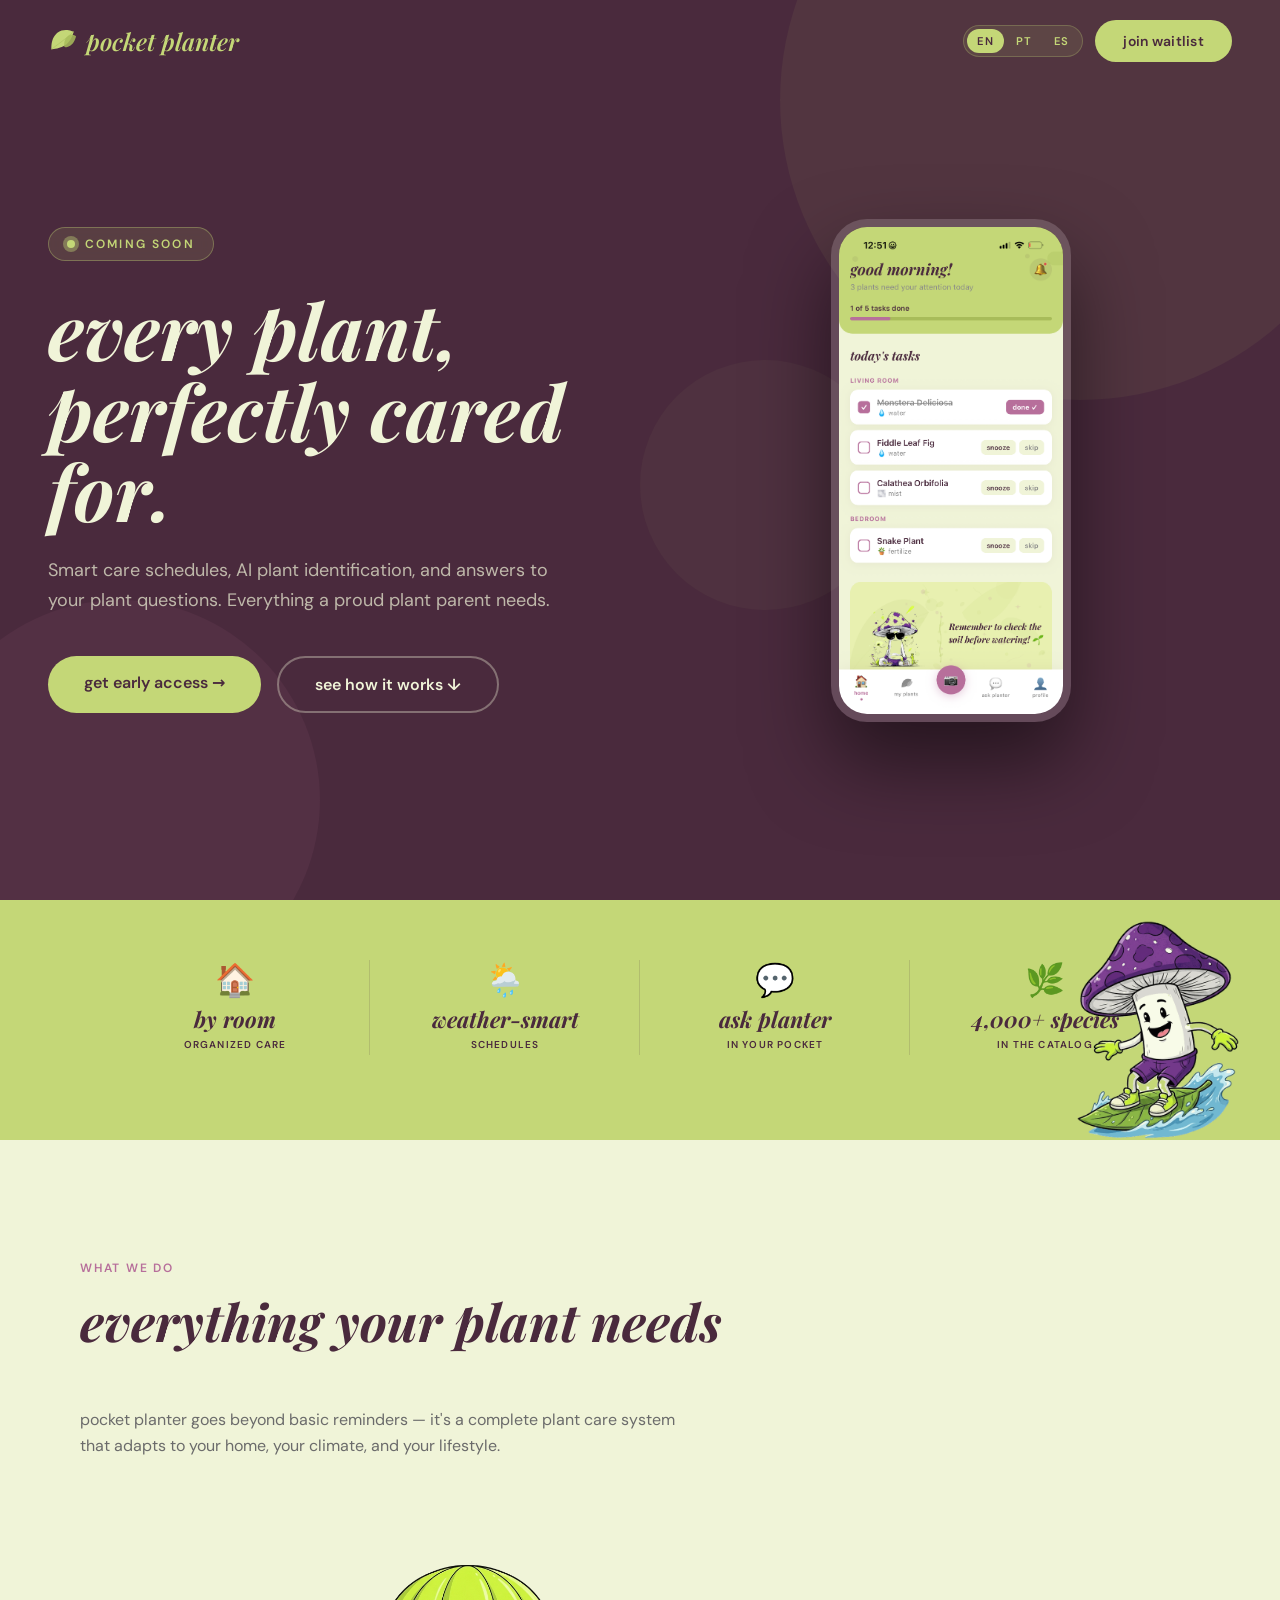
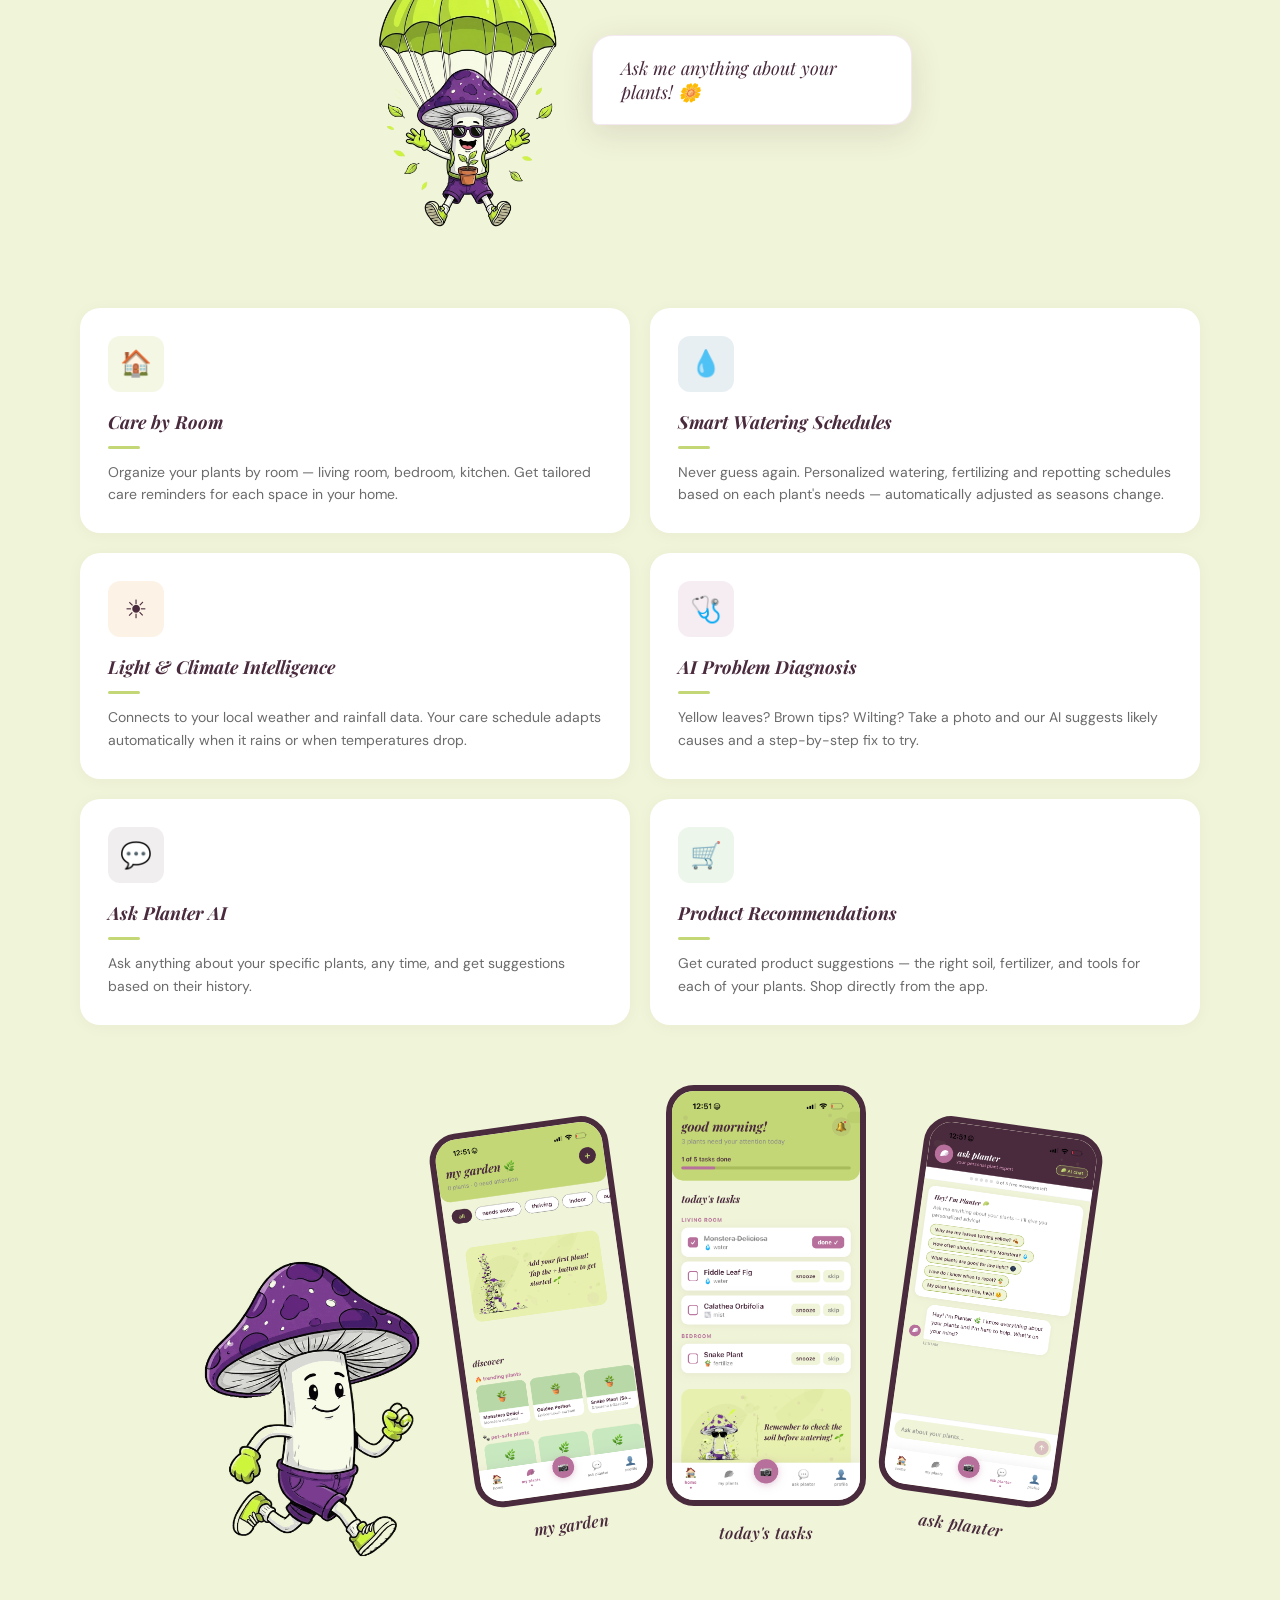
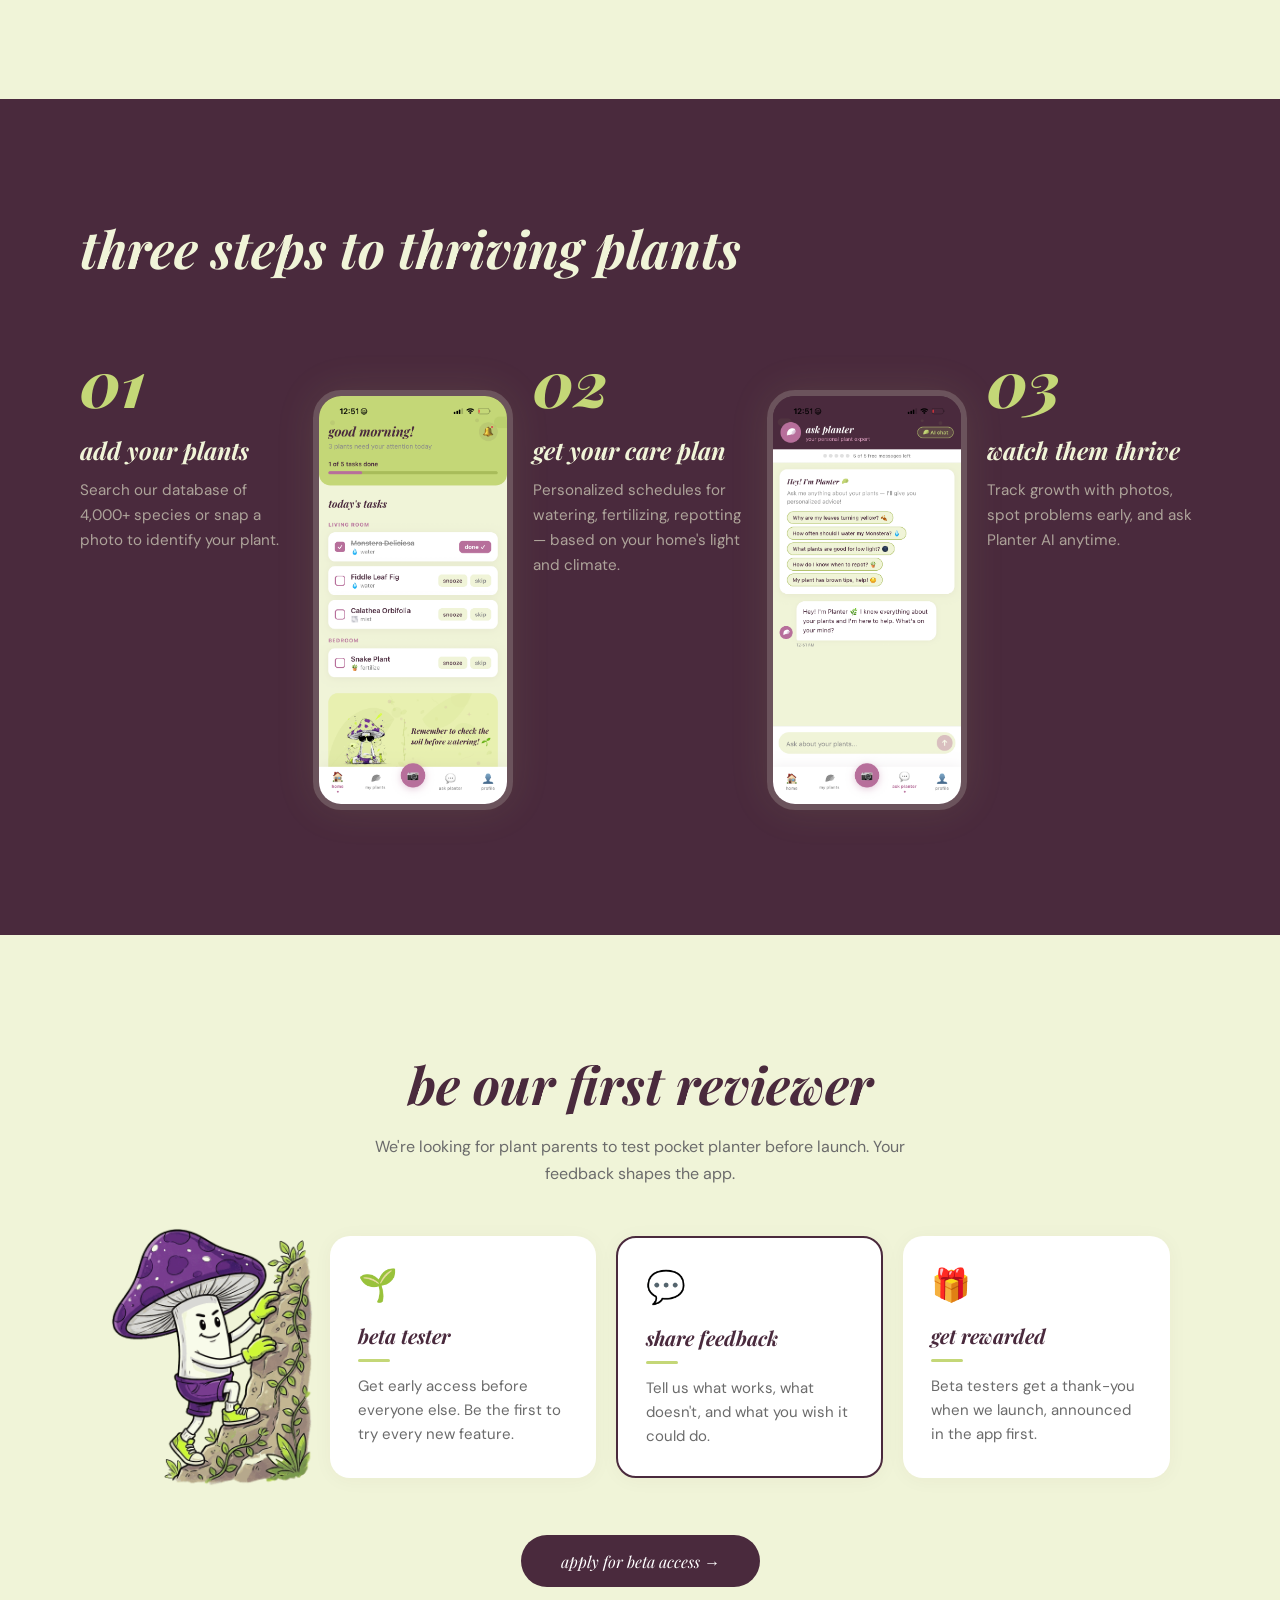
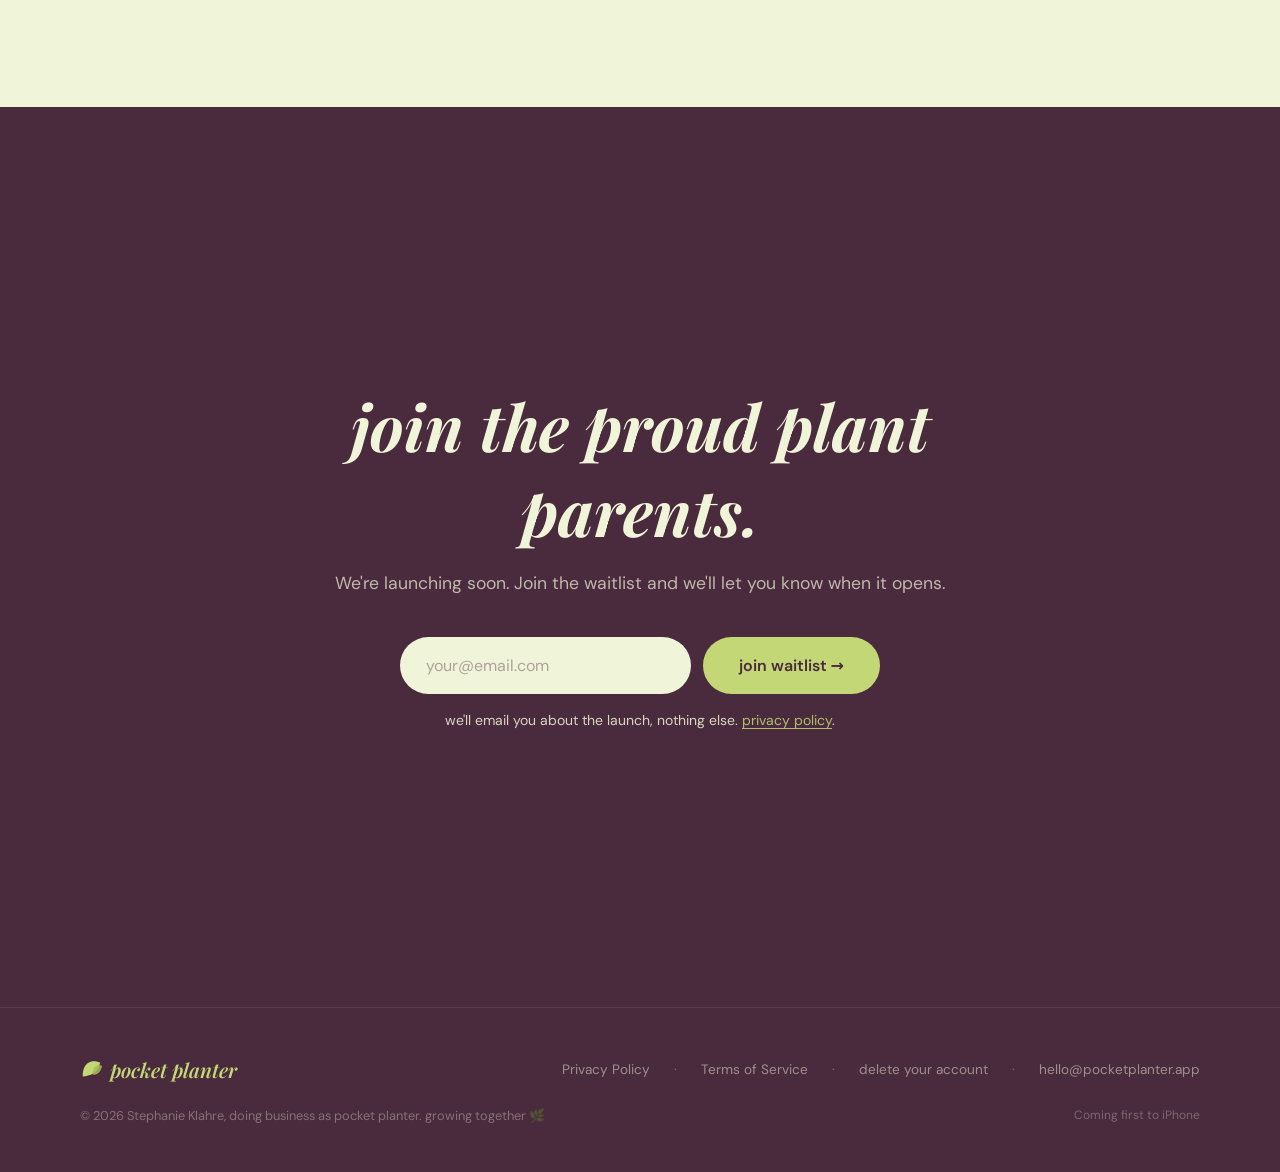
==== commit e8c89e14: "site: entity line, unsubscribe page, waitlist error handling Co-Authored-By: Claude Sonnet 5.5 <nore" ====
--- a/index.html
+++ b/index.html
@@ -1251,7 +1251,7 @@
       </div>
     </div>
     <div class="footer-bottom">
-      <div class="footer-copy" data-i18n="footer.copy">&copy; 2026 Melted Chapstick LLC. growing together &#127807;</div>
+      <div class="footer-copy" data-i18n="footer.copy">&copy; 2026 Stephanie Klahre, doing business as pocket planter. growing together &#127807;</div>
       <div class="footer-platforms" data-i18n="footer.platforms">Coming first to iPhone</div>
     </div>
   </footer>
@@ -1321,6 +1321,20 @@
           },
           body: JSON.stringify({ email })
         });
+
+        if (response.status === 400) {
+          btn.textContent = 'join waitlist →';
+          btn.disabled = false;
+          alert(t('ok.badEmail'));
+          return;
+        }
+        if (response.status === 429) {
+          btn.textContent = 'join waitlist →';
+          btn.disabled = false;
+          alert(t('ok.tooMany'));
+          return;
+        }
+        if (!response.ok) throw new Error('waitlist status ' + response.status);
 
         const data = await response.json();
 
@@ -1405,10 +1419,12 @@
         "waitlist.purpose": "we'll email you about the launch, nothing else. <a href=\"privacy.html\">privacy policy</a>.",
         "waitlist.cta": "join waitlist \u2192",
         "waitlist.success": "you're on the list! \ud83c\udf3f",
+        "ok.badEmail": "that email doesn't look right.",
+        "ok.tooMany": "too many tries. wait an hour and try again.",
         "footer.privacy": "Privacy Policy",
         "footer.terms": "Terms of Service",
         "footer.delete": "delete your account",
-        "footer.copy": "\u00a9 2026 Melted Chapstick LLC. growing together \ud83c\udf3f",
+        "footer.copy": "\u00a9 2026 Stephanie Klahre, doing business as pocket planter. growing together \ud83c\udf3f",
         "footer.platforms": "Coming first to iPhone"
       },
       pt: {
@@ -1472,10 +1488,12 @@
         "waitlist.purpose": "vamos te enviar e-mails sobre o lançamento, nada mais. <a href=\"privacy.html\">política de privacidade</a>.",
         "waitlist.cta": "entrar na lista \u2192",
         "waitlist.success": "voc\u00ea est\u00e1 na lista! \ud83c\udf3f",
+        "ok.badEmail": "esse e-mail não parece certo.",
+        "ok.tooMany": "tentativas demais. espere uma hora e tente de novo.",
         "footer.privacy": "Pol\u00edtica de Privacidade",
         "footer.terms": "Termos de Servi\u00e7o",
         "footer.delete": "excluir sua conta",
-        "footer.copy": "\u00a9 2026 Melted Chapstick LLC. crescendo juntos \ud83c\udf3f",
+        "footer.copy": "\u00a9 2026 Stephanie Klahre, doing business as pocket planter. crescendo juntos \ud83c\udf3f",
         "footer.platforms": "Primeiro no iPhone"
       },
       es: {
@@ -1539,10 +1557,12 @@
         "waitlist.purpose": "te escribiremos sobre el lanzamiento, nada más. <a href=\"privacy.html\">política de privacidad</a>.",
         "waitlist.cta": "\u00fanete a la lista \u2192",
         "waitlist.success": "\u00a1est\u00e1s en la lista! \ud83c\udf3f",
+        "ok.badEmail": "ese correo no parece correcto.",
+        "ok.tooMany": "demasiados intentos. espera una hora e inténtalo de nuevo.",
         "footer.privacy": "Pol\u00edtica de Privacidad",
         "footer.terms": "T\u00e9rminos de Servicio",
         "footer.delete": "eliminar tu cuenta",
-        "footer.copy": "\u00a9 2026 Melted Chapstick LLC. creciendo juntos \ud83c\udf3f",
+        "footer.copy": "\u00a9 2026 Stephanie Klahre, doing business as pocket planter. creciendo juntos \ud83c\udf3f",
         "footer.platforms": "Primero en iPhone"
       }
     };
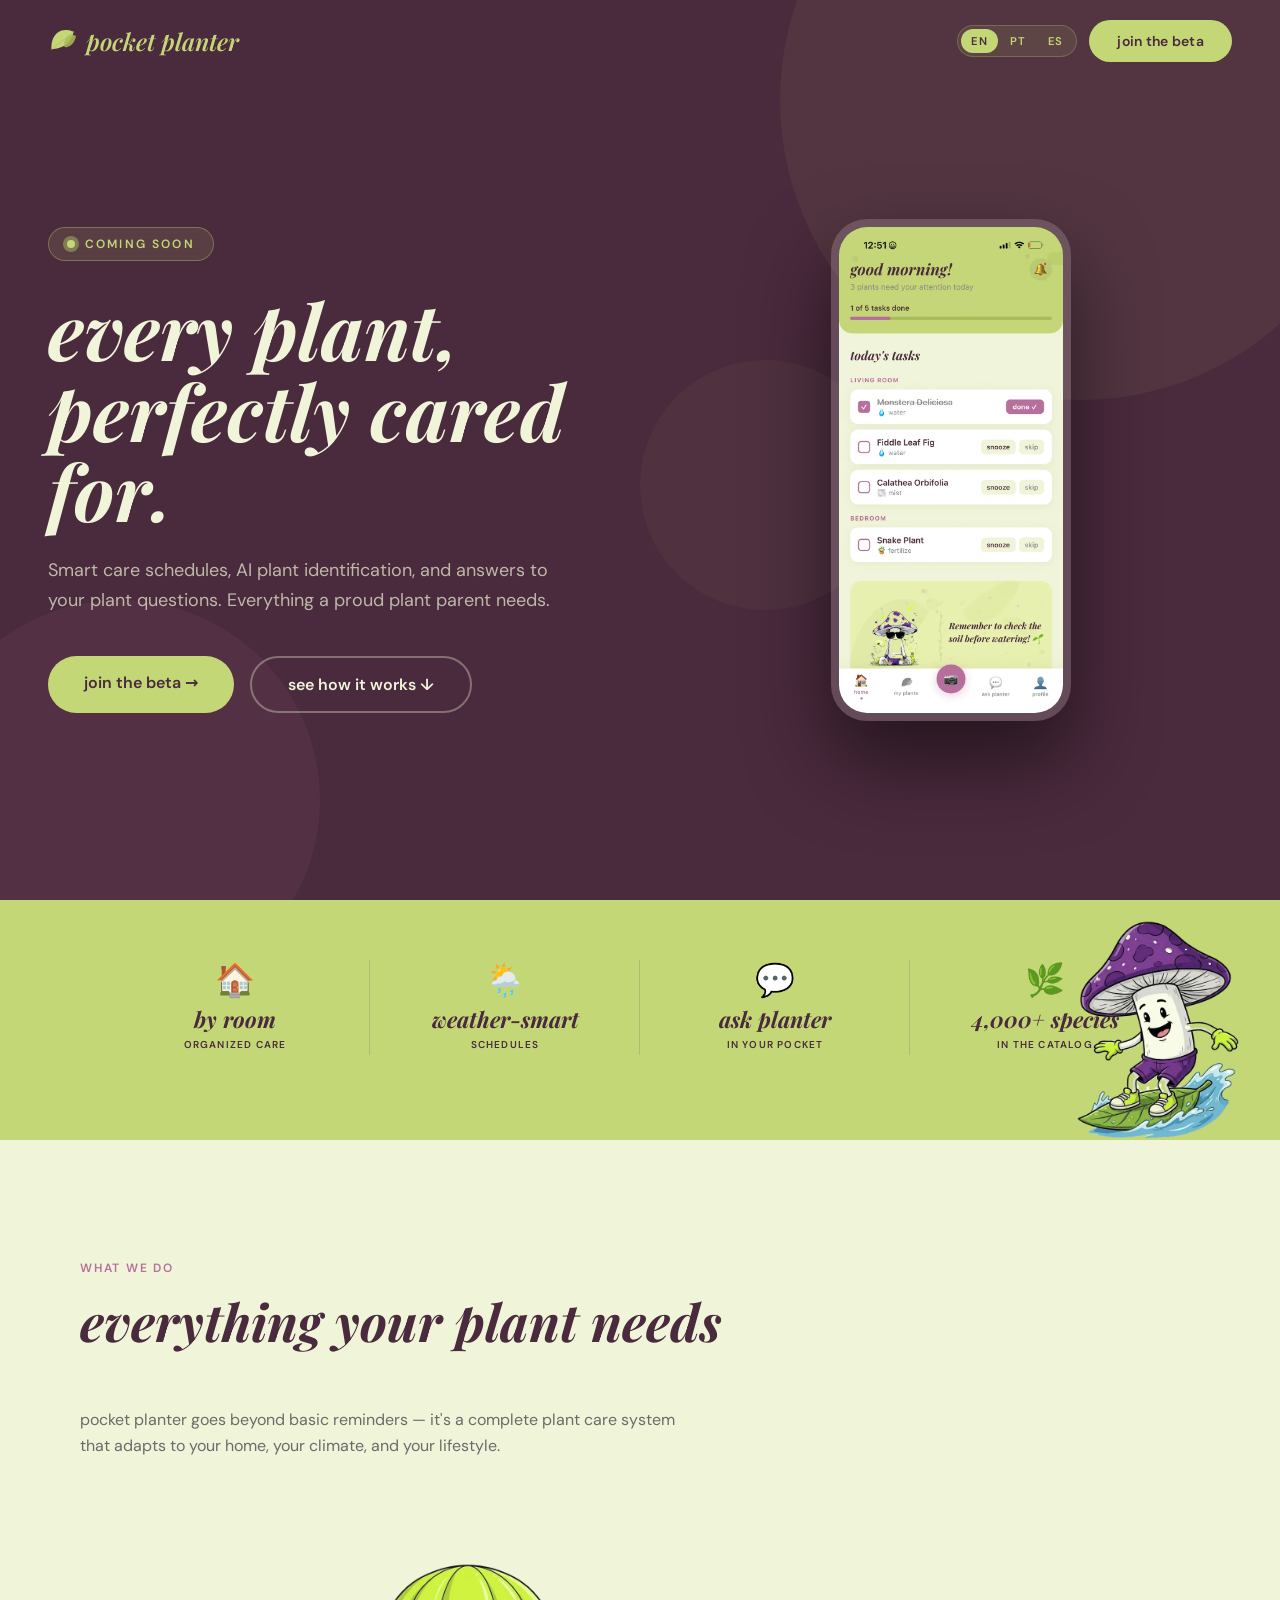
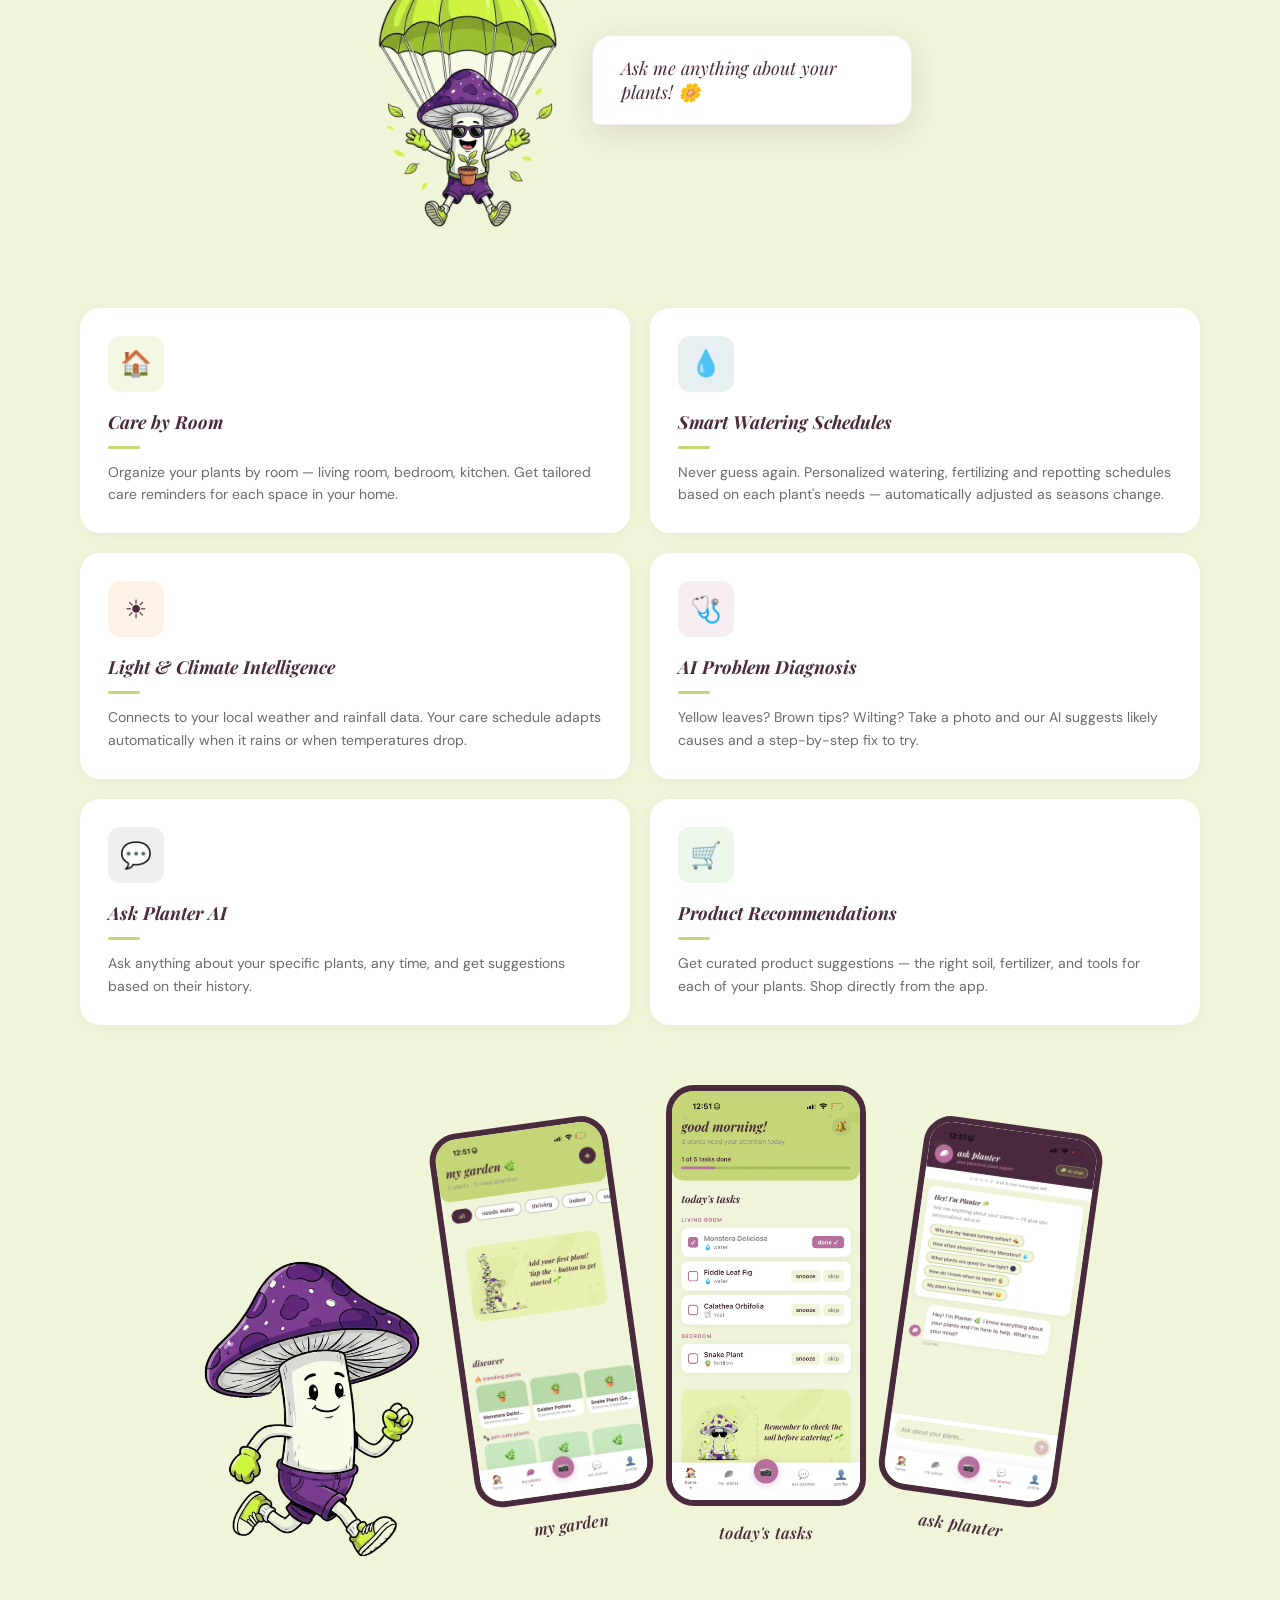
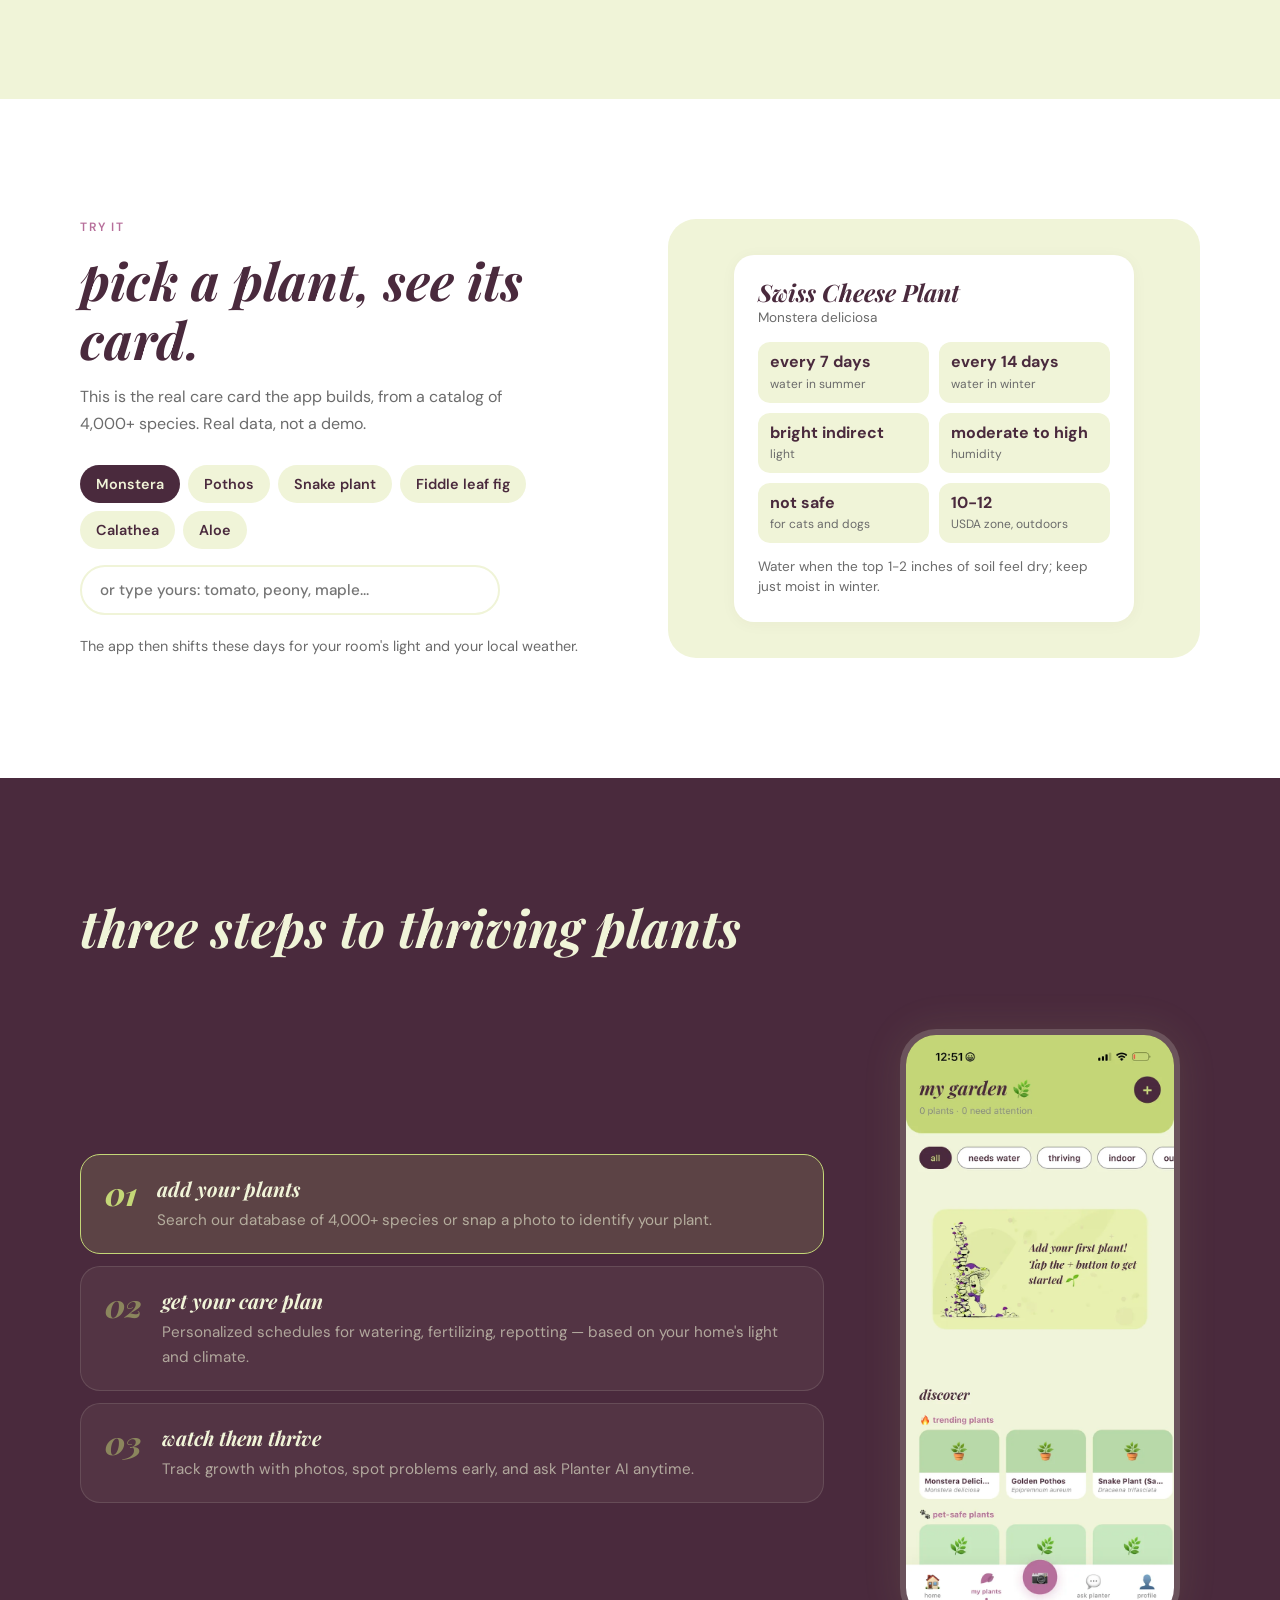
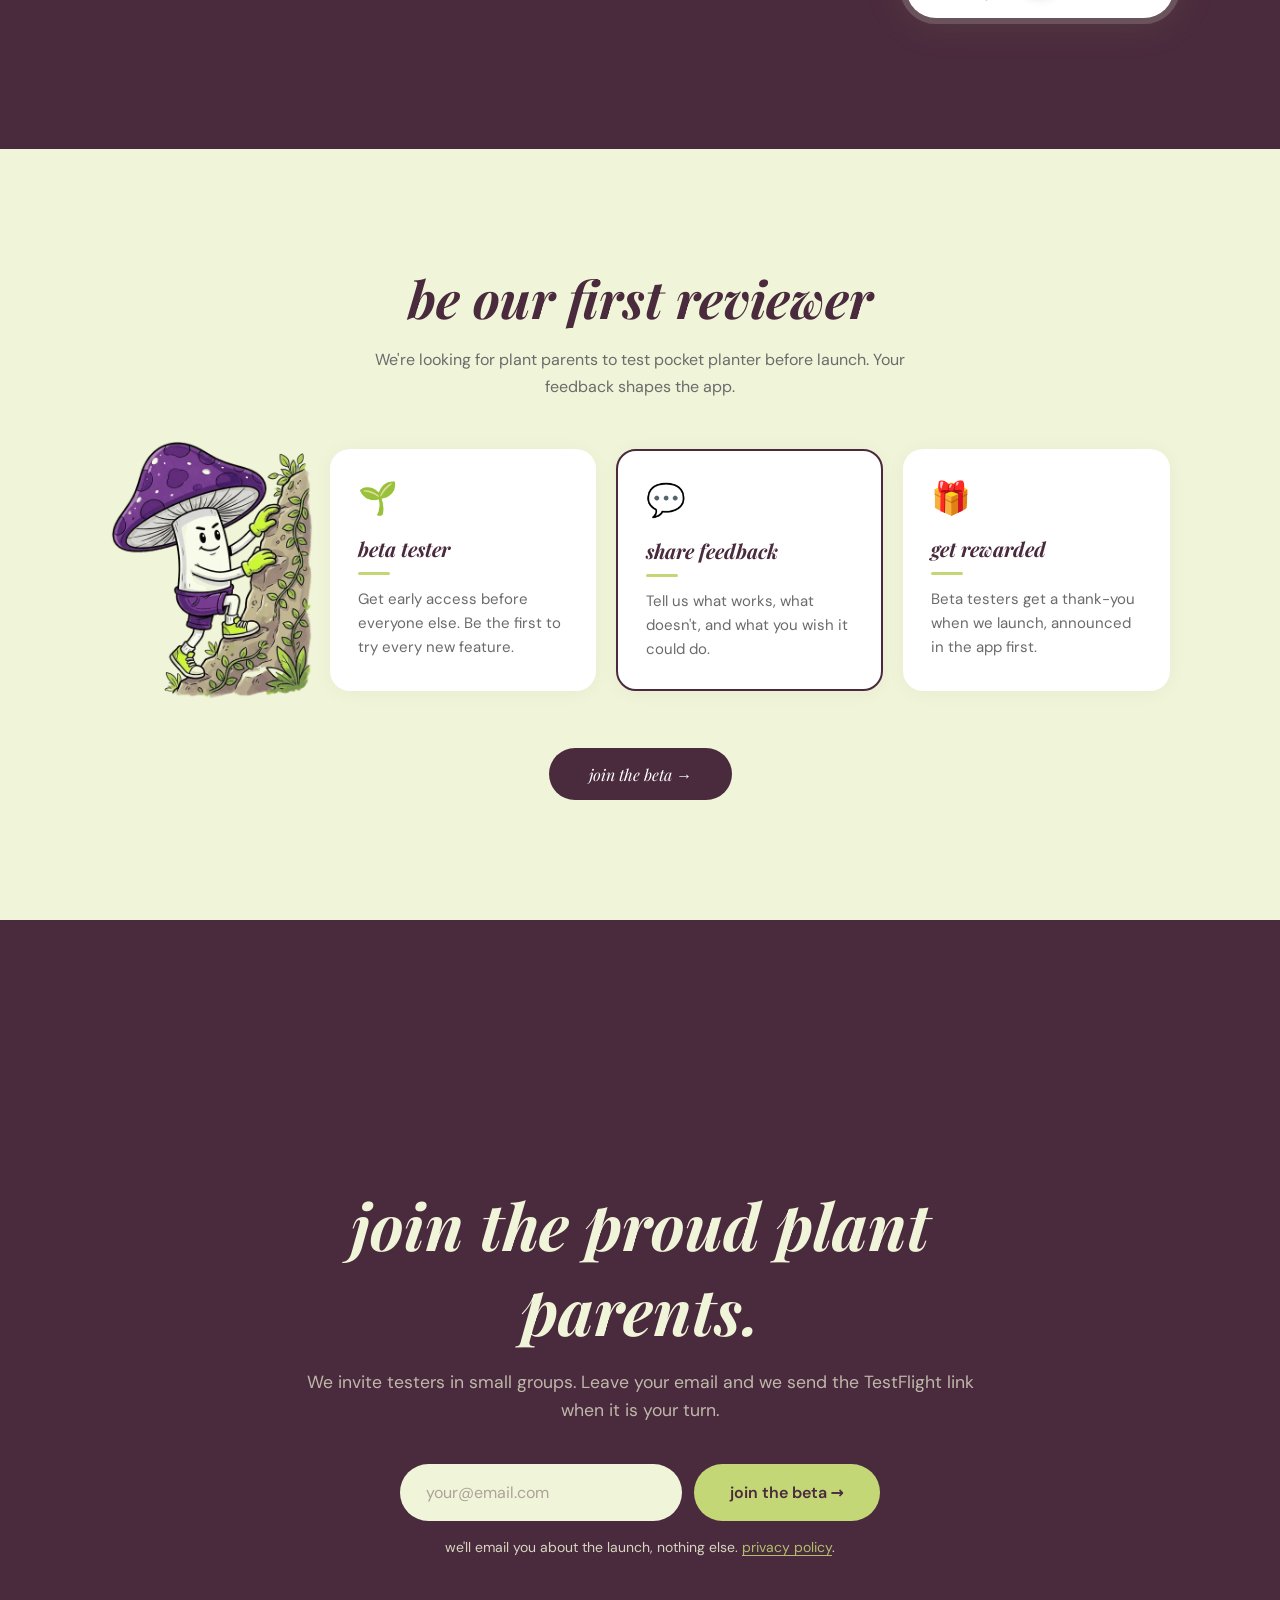
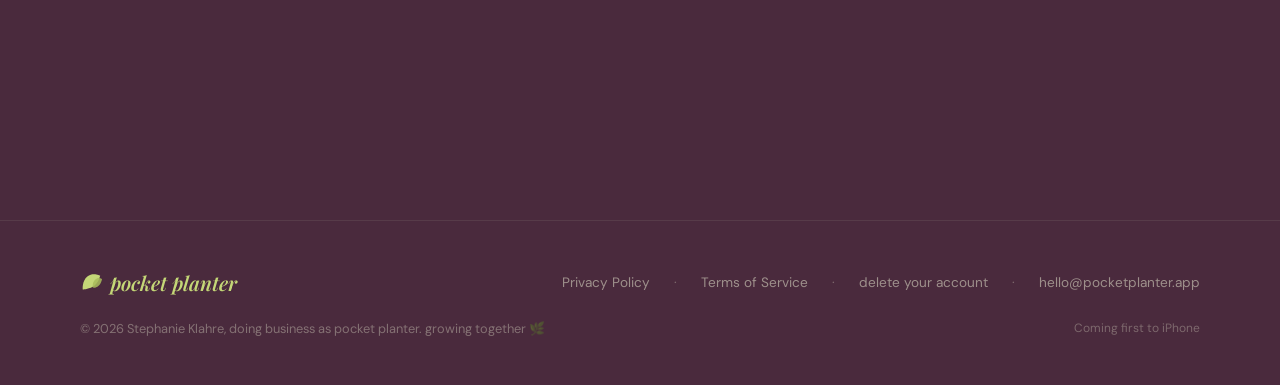
==== commit f4f88092: "site: promote the new page to index.html (old page kept locally as index-old.html, untracked)" ====
--- a/index.html
+++ b/index.html
@@ -1,1609 +1,1970 @@
-<!DOCTYPE html>
-<html lang="en">
-<head>
-  <meta charset="UTF-8">
-  <meta name="viewport" content="width=device-width, initial-scale=1.0">
-  <title>pocket planter — every plant, perfectly cared for.</title>
-  <meta name="description" content="plant care built around your rooms and your weather. identify, diagnose and care for every plant, with a catalog of 4,000+ species.">
-  <meta name="version" content="2.2.1">
-  <link rel="icon" type="image/svg+xml" href="favicon.svg">
-  <link rel="canonical" href="https://pocketplanter.app/">
-  <meta property="og:type" content="website">
-  <meta property="og:site_name" content="pocket planter">
-  <meta property="og:title" content="pocket planter: every plant, perfectly cared for.">
-  <meta property="og:description" content="Identify any plant from a photo, get a care plan built around your rooms and your weather, and do today's list. iPhone, in beta.">
-  <meta property="og:url" content="https://pocketplanter.app/">
-  <meta property="og:image" content="https://pocketplanter.app/og.png">
-  <link rel="preload" href="fonts/PlayfairDisplay-italic-latin.woff2" as="font" type="font/woff2" crossorigin>
-  <link rel="preload" href="fonts/DMSans-normal-latin.woff2" as="font" type="font/woff2" crossorigin>
-  <style>
-    @font-face { font-family: 'DM Sans'; font-style: italic; font-weight: 300 700; font-display: swap; src: url('fonts/DMSans-italic-latin-ext.woff2') format('woff2'); unicode-range: U+0100-02BA, U+02BD-02C5, U+02C7-02CC, U+02CE-02D7, U+02DD-02FF, U+0304, U+0308, U+0329, U+1D00-1DBF, U+1E00-1E9F, U+1EF2-1EFF, U+2020, U+20A0-20AB, U+20AD-20C4, U+2113, U+2C60-2C7F, U+A720-A7FF; }
-    @font-face { font-family: 'DM Sans'; font-style: italic; font-weight: 300 700; font-display: swap; src: url('fonts/DMSans-italic-latin.woff2') format('woff2'); unicode-range: U+0000-00FF, U+0131, U+0152-0153, U+02BB-02BC, U+02C6, U+02DA, U+02DC, U+0304, U+0308, U+0329, U+2000-206F, U+20AC, U+2122, U+2191, U+2193, U+2212, U+2215, U+FEFF, U+FFFD; }
-    @font-face { font-family: 'DM Sans'; font-style: normal; font-weight: 300 700; font-display: swap; src: url('fonts/DMSans-normal-latin-ext.woff2') format('woff2'); unicode-range: U+0100-02BA, U+02BD-02C5, U+02C7-02CC, U+02CE-02D7, U+02DD-02FF, U+0304, U+0308, U+0329, U+1D00-1DBF, U+1E00-1E9F, U+1EF2-1EFF, U+2020, U+20A0-20AB, U+20AD-20C4, U+2113, U+2C60-2C7F, U+A720-A7FF; }
-    @font-face { font-family: 'DM Sans'; font-style: normal; font-weight: 300 700; font-display: swap; src: url('fonts/DMSans-normal-latin.woff2') format('woff2'); unicode-range: U+0000-00FF, U+0131, U+0152-0153, U+02BB-02BC, U+02C6, U+02DA, U+02DC, U+0304, U+0308, U+0329, U+2000-206F, U+20AC, U+2122, U+2191, U+2193, U+2212, U+2215, U+FEFF, U+FFFD; }
-    @font-face { font-family: 'Playfair Display'; font-style: italic; font-weight: 400 900; font-display: swap; src: url('fonts/PlayfairDisplay-italic-latin-ext.woff2') format('woff2'); unicode-range: U+0100-02BA, U+02BD-02C5, U+02C7-02CC, U+02CE-02D7, U+02DD-02FF, U+0304, U+0308, U+0329, U+1D00-1DBF, U+1E00-1E9F, U+1EF2-1EFF, U+2020, U+20A0-20AB, U+20AD-20C4, U+2113, U+2C60-2C7F, U+A720-A7FF; }
-    @font-face { font-family: 'Playfair Display'; font-style: italic; font-weight: 400 900; font-display: swap; src: url('fonts/PlayfairDisplay-italic-latin.woff2') format('woff2'); unicode-range: U+0000-00FF, U+0131, U+0152-0153, U+02BB-02BC, U+02C6, U+02DA, U+02DC, U+0304, U+0308, U+0329, U+2000-206F, U+20AC, U+2122, U+2191, U+2193, U+2212, U+2215, U+FEFF, U+FFFD; }
-    @font-face { font-family: 'Playfair Display'; font-style: normal; font-weight: 400 900; font-display: swap; src: url('fonts/PlayfairDisplay-normal-latin-ext.woff2') format('woff2'); unicode-range: U+0100-02BA, U+02BD-02C5, U+02C7-02CC, U+02CE-02D7, U+02DD-02FF, U+0304, U+0308, U+0329, U+1D00-1DBF, U+1E00-1E9F, U+1EF2-1EFF, U+2020, U+20A0-20AB, U+20AD-20C4, U+2113, U+2C60-2C7F, U+A720-A7FF; }
-    @font-face { font-family: 'Playfair Display'; font-style: normal; font-weight: 400 900; font-display: swap; src: url('fonts/PlayfairDisplay-normal-latin.woff2') format('woff2'); unicode-range: U+0000-00FF, U+0131, U+0152-0153, U+02BB-02BC, U+02C6, U+02DA, U+02DC, U+0304, U+0308, U+0329, U+2000-206F, U+20AC, U+2122, U+2191, U+2193, U+2212, U+2215, U+FEFF, U+FFFD; }
-    *, *::before, *::after { margin: 0; padding: 0; box-sizing: border-box; }
-
-    :root {
-      --lime: #c4d777;
-      --plum: #4a2a3d;
-      --plum-accent: #b76f9b;
-      --light-plum: #d498b8;
-      --cream: #f0f4d8;
-      --white: #ffffff;
-      --font-heading: 'Playfair Display', Georgia, serif;
-      --font-body: 'DM Sans', system-ui, sans-serif;
-    }
-
-    html { scroll-behavior: smooth; }
-
-    /* ---- FOCUS, SKIP LINK, REDUCED MOTION ---- */
-    :focus-visible { outline: 3px solid var(--plum-accent); outline-offset: 3px; }
-    .skip-link { position: absolute; left: 16px; top: -60px; z-index: 2000; background: var(--lime); color: var(--plum); padding: 10px 18px; border-radius: 100px; font-weight: 600; text-decoration: none; transition: top 0.2s; }
-    .skip-link:focus { top: 16px; }
-    .sr-only { position: absolute; width: 1px; height: 1px; overflow: hidden; clip: rect(0 0 0 0); }
-    @media (prefers-reduced-motion: reduce) {
-      .reveal, .reveal-scale, .reveal-left, .reveal-right { opacity: 1 !important; transform: none !important; transition: none !important; }
-      .float-anim, .hero-circle { animation: none !important; }
-      html { scroll-behavior: auto; }
-    }
-
-    body {
-      font-family: var(--font-body);
-      color: var(--plum);
-      overflow-x: hidden;
-      -webkit-font-smoothing: antialiased;
-    }
-
-    /* ---- REVEAL ANIMATIONS ---- */
-    .reveal {
-      opacity: 0;
-      transform: translateY(40px);
-      transition: opacity 0.8s cubic-bezier(.16,1,.3,1), transform 0.8s cubic-bezier(.16,1,.3,1);
-    }
-    .reveal.visible {
-      opacity: 1;
-      transform: translateY(0);
-    }
-    .reveal-scale {
-      opacity: 0;
-      transform: scale(0.92);
-      transition: opacity 0.8s cubic-bezier(.16,1,.3,1), transform 0.8s cubic-bezier(.16,1,.3,1);
-    }
-    .reveal-scale.visible {
-      opacity: 1;
-      transform: scale(1);
-    }
-    .reveal-left {
-      opacity: 0;
-      transform: translateX(-60px);
-      transition: opacity 0.8s cubic-bezier(.16,1,.3,1), transform 0.8s cubic-bezier(.16,1,.3,1);
-    }
-    .reveal-left.visible {
-      opacity: 1;
-      transform: translateX(0);
-    }
-    .reveal-right {
-      opacity: 0;
-      transform: translateX(60px);
-      transition: opacity 0.8s cubic-bezier(.16,1,.3,1), transform 0.8s cubic-bezier(.16,1,.3,1);
-    }
-    .reveal-right.visible {
-      opacity: 1;
-      transform: translateX(0);
-    }
-
-    /* ---- NAV ---- */
-    .nav {
-      position: fixed;
-      top: 0;
-      left: 0;
-      right: 0;
-      z-index: 1000;
-      padding: 20px 48px;
-      display: flex;
-      align-items: center;
-      justify-content: space-between;
-      transition: background 0.4s, box-shadow 0.4s, padding 0.4s;
-    }
-    .nav.scrolled {
-      background: var(--cream);
-      box-shadow: 0 2px 24px rgba(74,42,61,0.10);
-      padding: 14px 48px;
-    }
-    .nav-logo {
-      font-family: var(--font-heading);
-      font-style: italic;
-      font-weight: 600;
-      font-size: 1.5rem;
-      color: var(--lime);
-      text-decoration: none;
-      transition: color 0.4s;
-      display: inline-flex;
-      align-items: center;
-      gap: 10px;
-    }
-    .nav-logo-leaf {
-      width: 28px;
-      height: 28px;
-      flex-shrink: 0;
-    }
-    .nav-logo-leaf .leaf-primary { fill: var(--lime); transition: fill 0.4s; }
-    .nav-logo-leaf .leaf-secondary { fill: #a8bc5a; opacity: 0.85; transition: fill 0.4s; }
-    .nav-logo-leaf .leaf-vein { stroke: #a8bc5a; opacity: 0.6; transition: stroke 0.4s; }
-    .nav.scrolled .nav-logo { color: var(--plum); }
-    .nav.scrolled .nav-logo-leaf .leaf-primary { fill: #7a8f3e; }
-    .nav.scrolled .nav-logo-leaf .leaf-secondary { fill: #5e6f30; }
-    .nav.scrolled .nav-logo-leaf .leaf-vein { stroke: #5e6f30; }
-    .nav-cta {
-      font-family: var(--font-body);
-      font-weight: 600;
-      font-size: 0.875rem;
-      padding: 12px 28px;
-      border-radius: 100px;
-      background: var(--lime);
-      color: var(--plum);
-      text-decoration: none;
-      border: none;
-      cursor: pointer;
-      transition: transform 0.3s, box-shadow 0.3s;
-      letter-spacing: 0.02em;
-    }
-    .nav-cta:hover {
-      transform: translateY(-2px);
-      box-shadow: 0 6px 20px rgba(196,215,119,0.4);
-    }
-    .lang-switcher {
-      display: inline-flex;
-      align-items: center;
-      gap: 2px;
-      margin-right: 12px;
-      background: rgba(196,215,119,0.1);
-      border: 1px solid rgba(196,215,119,0.25);
-      border-radius: 100px;
-      padding: 3px;
-    }
-    .nav.scrolled .lang-switcher {
-      background: rgba(74,42,61,0.06);
-      border-color: rgba(74,42,61,0.15);
-    }
-    .lang-btn {
-      font-family: var(--font-body);
-      font-size: 0.7rem;
-      font-weight: 600;
-      letter-spacing: 0.08em;
-      text-transform: uppercase;
-      padding: 5px 10px;
-      border-radius: 100px;
-      background: transparent;
-      color: var(--lime);
-      border: none;
-      cursor: pointer;
-      transition: background 0.3s, color 0.3s;
-    }
-    .nav.scrolled .lang-btn { color: var(--plum); opacity: 0.6; }
-    .lang-btn.active {
-      background: var(--lime);
-      color: var(--plum);
-    }
-    .nav.scrolled .lang-btn.active {
-      background: var(--plum);
-      color: var(--cream);
-      opacity: 1;
-    }
-    .nav-right {
-      display: flex;
-      align-items: center;
-    }
-    .hamburger {
-      display: none;
-      flex-direction: column;
-      gap: 5px;
-      cursor: pointer;
-      background: none;
-      border: none;
-      padding: 4px;
-    }
-    .hamburger span {
-      display: block;
-      width: 24px;
-      height: 2px;
-      background: var(--lime);
-      border-radius: 2px;
-      transition: background 0.4s, transform 0.3s;
-    }
-    .nav.scrolled .hamburger span { background: var(--plum); }
-    .mobile-menu {
-      display: none;
-      position: fixed;
-      top: 0; left: 0; right: 0; bottom: 0;
-      background: var(--plum);
-      z-index: 999;
-      flex-direction: column;
-      align-items: center;
-      justify-content: center;
-      gap: 32px;
-    }
-    .mobile-menu.open { display: flex; }
-    .mobile-menu a {
-      font-family: var(--font-heading);
-      font-style: italic;
-      font-size: 2rem;
-      color: var(--cream);
-      text-decoration: none;
-    }
-    .mobile-menu .close-btn {
-      position: absolute;
-      top: 24px; right: 32px;
-      font-size: 2rem;
-      color: var(--cream);
-      background: none;
-      border: none;
-      cursor: pointer;
-    }
-
-    /* ---- HERO ---- */
-    .hero {
-      min-height: 100vh;
-      background: var(--plum);
-      position: relative;
-      display: flex;
-      align-items: center;
-      padding: 120px 48px 80px;
-      overflow: hidden;
-    }
-    .hero-circle {
-      position: absolute;
-      border-radius: 50%;
-      pointer-events: none;
-    }
-    .hero-circle-1 {
-      width: 600px; height: 600px;
-      background: var(--lime);
-      opacity: 0.06;
-      top: -200px; right: -100px;
-    }
-    .hero-circle-2 {
-      width: 400px; height: 400px;
-      background: var(--plum-accent);
-      opacity: 0.08;
-      bottom: -100px; left: -80px;
-    }
-    .hero-circle-3 {
-      width: 250px; height: 250px;
-      background: var(--lime);
-      opacity: 0.04;
-      top: 40%; left: 50%;
-    }
-    .hero-inner {
-      max-width: 1280px;
-      margin: 0 auto;
-      width: 100%;
-      display: grid;
-      grid-template-columns: 1fr 1fr;
-      gap: 60px;
-      align-items: center;
-      position: relative;
-      z-index: 1;
-    }
-    .hero-content { max-width: 600px; }
-    .coming-soon-badge {
-      display: inline-flex;
-      align-items: center;
-      gap: 10px;
-      background: rgba(196,215,119,0.12);
-      border: 1px solid rgba(196,215,119,0.35);
-      color: var(--lime);
-      font-family: var(--font-body);
-      font-size: 0.75rem;
-      font-weight: 600;
-      text-transform: uppercase;
-      letter-spacing: 0.18em;
-      padding: 8px 18px;
-      border-radius: 100px;
-      margin-bottom: 28px;
-      backdrop-filter: blur(6px);
-    }
-    .coming-soon-badge .pulse-dot {
-      width: 8px;
-      height: 8px;
-      border-radius: 50%;
-      background: var(--lime);
-      position: relative;
-      flex-shrink: 0;
-    }
-    .coming-soon-badge .pulse-dot::after {
-      content: '';
-      position: absolute;
-      inset: -4px;
-      border-radius: 50%;
-      background: var(--lime);
-      opacity: 0.4;
-      animation: pulseRing 2s ease-out infinite;
-    }
-    @keyframes pulseRing {
-      0% { transform: scale(0.8); opacity: 0.5; }
-      100% { transform: scale(2); opacity: 0; }
-    }
-    .hero-headline {
-      font-family: var(--font-heading);
-      font-weight: 700;
-      font-style: italic;
-      font-size: clamp(3.5rem, 6vw, 6rem);
-      color: var(--cream);
-      line-height: 1.05;
-      margin-bottom: 24px;
-    }
-    .hero-sub {
-      font-family: var(--font-body);
-      font-size: 1.125rem;
-      color: var(--cream);
-      opacity: 0.7;
-      line-height: 1.7;
-      max-width: 520px;
-      margin-bottom: 40px;
-    }
-    .hero-buttons { display: flex; gap: 16px; flex-wrap: wrap; }
-    .btn-primary {
-      font-family: var(--font-body);
-      font-weight: 600;
-      font-size: 1rem;
-      padding: 16px 36px;
-      border-radius: 100px;
-      background: var(--lime);
-      color: var(--plum);
-      text-decoration: none;
-      border: none;
-      cursor: pointer;
-      transition: transform 0.3s, box-shadow 0.3s;
-      display: inline-block;
-    }
-    .btn-primary:hover {
-      transform: translateY(-2px);
-      box-shadow: 0 8px 28px rgba(196,215,119,0.35);
-    }
-    .btn-outline {
-      font-family: var(--font-body);
-      font-weight: 600;
-      font-size: 1rem;
-      padding: 16px 36px;
-      border-radius: 100px;
-      background: transparent;
-      color: var(--cream);
-      border: 2px solid rgba(240,244,216,0.35);
-      text-decoration: none;
-      cursor: pointer;
-      transition: border-color 0.3s, transform 0.3s;
-      display: inline-block;
-    }
-    .btn-outline:hover {
-      border-color: var(--cream);
-      transform: translateY(-2px);
-    }
-    /* ---- HERO RIGHT (phone only) ---- */
-    .hero-right {
-      display: flex;
-      align-items: center;
-      justify-content: center;
-    }
-    .hero-phone {
-      width: 240px;
-      border-radius: 36px;
-      border: 8px solid rgba(255,255,255,0.15);
-      box-shadow: 0 40px 80px rgba(0,0,0,0.5);
-    }
-
-    /* ---- MASCOT FLOAT (flipped, preserves scaleX(-1)) ---- */
-    @keyframes mascotFloatFlipped {
-      0%, 100% { transform: scaleX(-1) translateY(0px); }
-      50% { transform: scaleX(-1) translateY(-12px); }
-    }
-
-    /* ---- STATS MASCOT (lime bg) ---- */
-    .stats { position: relative; min-height: 240px; }
-    .mascot-stats {
-      position: absolute;
-      right: 40px;
-      bottom: 0;
-      height: 220px;
-      width: auto;
-      z-index: 2;
-      pointer-events: none;
-      animation: mascotFloatPlain 5s ease-in-out infinite;
-    }
-
-    /* ---- FEATURES MASCOT + SPEECH (cream bg) ---- */
-    .mascot-features-row {
-      display: flex;
-      align-items: center;
-      justify-content: center;
-      gap: 24px;
-      margin-bottom: 48px;
-    }
-    .mascot-features-bubble { margin-left: 0; }
-    .mascot-features {
-      height: 360px;
-      width: auto;
-      pointer-events: none;
-      transform: scaleX(-1);
-      animation: mascotFloatFlipped 5s ease-in-out infinite;
-    }
-    .mascot-features-bubble {
-      background: var(--white);
-      color: var(--plum);
-      font-family: var(--font-heading);
-      font-style: italic;
-      font-size: 18px;
-      padding: 20px 28px;
-      border-radius: 20px 20px 20px 6px;
-      box-shadow: 0 8px 32px rgba(74,42,61,0.12);
-      border: 1px solid rgba(183,111,155,0.15);
-      max-width: 320px;
-    }
-
-    /* ---- PHONE SHOWCASE (features) ---- */
-    .phone-showcase {
-      display: flex;
-      align-items: center;
-      justify-content: center;
-      gap: 32px;
-      margin-top: 56px;
-      padding: 20px 0;
-      position: relative;
-    }
-    .phone-showcase-item {
-      text-align: center;
-    }
-    .phone-showcase-item img {
-      width: 180px;
-      border-radius: 28px;
-      border: 6px solid var(--plum);
-      display: block;
-      margin: 0 auto;
-    }
-    .phone-showcase-item.center { transform: translateY(-16px); }
-    .phone-showcase-item.center img { width: 200px; }
-    .phone-showcase-item.left { transform: rotate(-8deg); }
-    .phone-showcase-item.right { transform: rotate(8deg); }
-    .phone-showcase-label {
-      font-family: var(--font-heading);
-      font-style: italic;
-      font-weight: 600;
-      font-size: 1rem;
-      color: var(--plum);
-      margin-top: 16px;
-      letter-spacing: 0.01em;
-    }
-    @keyframes mascotFloatPlain {
-      0%, 100% { transform: translateY(0px); }
-      50% { transform: translateY(-12px); }
-    }
-    .mascot-showcase {
-      height: 300px;
-      width: auto;
-      pointer-events: none;
-      align-self: flex-end;
-      flex-shrink: 0;
-    }
-
-    /* ---- PHONE FLOATING ANIMATION ---- */
-    @keyframes phoneFloat {
-      0%, 100% { transform: translateY(0); }
-      50% { transform: translateY(-12px); }
-    }
-    .float-anim {
-      animation: phoneFloat 4s ease-in-out infinite;
-    }
-
-    /* ---- STATS BAR ---- */
-    .stats {
-      background: var(--lime);
-      padding: 48px;
-    }
-    .stats-inner {
-      max-width: 1080px;
-      margin: 0 auto;
-      display: grid;
-      grid-template-columns: repeat(4, 1fr);
-      gap: 0;
-    }
-    .stat {
-      text-align: center;
-      padding: 16px 24px;
-      position: relative;
-    }
-    .stat:not(:last-child)::after {
-      content: '';
-      position: absolute;
-      right: 0; top: 10%; height: 80%;
-      width: 1px;
-      background: var(--plum);
-      opacity: 0.15;
-    }
-    .stat-emoji {
-      font-size: 2rem;
-      line-height: 1;
-      margin-bottom: 10px;
-      display: block;
-    }
-    .stat-title {
-      font-family: var(--font-heading);
-      font-weight: 700;
-      font-style: italic;
-      font-size: 1.375rem;
-      color: var(--plum);
-      line-height: 1.2;
-    }
-    .stat-label {
-      font-family: var(--font-body);
-      font-size: 0.625rem;
-      font-weight: 500;
-      text-transform: uppercase;
-      letter-spacing: 0.12em;
-      color: var(--plum);
-      font-weight: 600;
-      margin-top: 6px;
-    }
-
-    /* ---- FEATURES ---- */
-    .features {
-      background: var(--cream);
-      padding: 120px 48px;
-    }
-    .features-inner {
-      max-width: 1120px;
-      margin: 0 auto;
-    }
-    .section-label {
-      font-family: var(--font-body);
-      font-size: 0.75rem;
-      font-weight: 600;
-      text-transform: uppercase;
-      letter-spacing: 0.15em;
-      color: var(--plum-accent);
-      margin-bottom: 16px;
-    }
-    .section-title {
-      font-family: var(--font-heading);
-      font-weight: 700;
-      font-style: italic;
-      font-size: clamp(2rem, 4vw, 3.25rem);
-      color: var(--plum);
-      margin-bottom: 56px;
-      line-height: 1.15;
-    }
-    .features-subtitle {
-      font-family: var(--font-body);
-      font-size: 1rem;
-      color: #6b6b6b;
-      max-width: 600px;
-      line-height: 1.65;
-      margin-bottom: 40px;
-    }
-    .features-grid {
-      display: grid;
-      grid-template-columns: 1fr 1fr;
-      gap: 20px;
-    }
-    .feature-card {
-      background: var(--white);
-      border-radius: 20px;
-      padding: 28px;
-      box-shadow: 0 2px 16px rgba(74,42,61,0.04);
-      transition: transform 0.4s cubic-bezier(.16,1,.3,1), box-shadow 0.4s;
-    }
-    .feature-card:hover {
-      transform: translateY(-4px);
-      box-shadow: 0 12px 40px rgba(74,42,61,0.08);
-    }
-    .feature-icon {
-      width: 56px;
-      height: 56px;
-      border-radius: 12px;
-      display: flex;
-      align-items: center;
-      justify-content: center;
-      font-size: 1.6rem;
-      margin-bottom: 18px;
-    }
-    .feature-name {
-      font-family: var(--font-heading);
-      font-weight: 700;
-      font-style: italic;
-      font-size: 1.125rem;
-      color: var(--plum);
-      margin-bottom: 12px;
-    }
-    .feature-name::after {
-      content: '';
-      display: block;
-      width: 32px;
-      height: 3px;
-      background: var(--lime);
-      border-radius: 2px;
-      margin-top: 12px;
-    }
-    .feature-desc {
-      font-size: 0.875rem;
-      line-height: 1.6;
-      color: #6b6b6b;
-    }
-
-    /* ---- HOW IT WORKS ---- */
-    .how {
-      background: var(--plum);
-      padding: 120px 48px;
-    }
-    .how-inner {
-      max-width: 1120px;
-      margin: 0 auto;
-    }
-    .how .section-title { color: var(--cream); margin-bottom: 72px; }
-    .steps {
-      display: grid;
-      grid-template-columns: 1fr auto 1fr auto 1fr;
-      gap: 20px;
-      align-items: start;
-    }
-    .step { text-align: left; }
-    .step-number {
-      font-family: var(--font-heading);
-      font-weight: 800;
-      font-style: italic;
-      font-size: clamp(3rem, 5vw, 5rem);
-      color: var(--lime);
-      opacity: 0.35;
-      line-height: 1;
-      margin-bottom: 20px;
-      transition: opacity 0.6s;
-    }
-    .step.visible .step-number { opacity: 1; }
-    .step-title {
-      font-family: var(--font-heading);
-      font-weight: 700;
-      font-style: italic;
-      font-size: 1.5rem;
-      color: var(--cream);
-      margin-bottom: 12px;
-    }
-    .step-desc {
-      font-size: 0.95rem;
-      color: var(--cream);
-      opacity: 0.6;
-      line-height: 1.65;
-    }
-    .step-phone {
-      margin-top: 40px;
-      text-align: center;
-    }
-    .step-phone img {
-      width: 200px;
-      border-radius: 28px;
-      border: 6px solid rgba(240,244,216,0.2);
-      box-shadow: 0 0 40px rgba(196,215,119,0.1);
-    }
-
-    /* ---- BETA TESTERS ---- */
-    .beta {
-      background: var(--cream);
-      padding: 120px 48px;
-    }
-    .beta-inner {
-      max-width: 1280px;
-      margin: 0 auto;
-      text-align: center;
-    }
-    .beta .section-title { text-align: center; margin-bottom: 20px; }
-    .beta-subtitle {
-      font-family: var(--font-body);
-      font-size: 1rem;
-      color: #6b6b6b;
-      max-width: 560px;
-      margin: 0 auto 40px;
-      line-height: 1.65;
-    }
-    .beta-row {
-      display: flex;
-      align-items: center;
-      justify-content: center;
-      gap: 0;
-      margin-bottom: 48px;
-    }
-    .mascot-beta {
-      height: 260px;
-      width: auto;
-      flex-shrink: 0;
-      align-self: flex-end;
-      pointer-events: none;
-      margin-right: 16px;
-    }
-    .beta-grid {
-      display: grid;
-      grid-template-columns: repeat(3, 1fr);
-      gap: 20px;
-      text-align: left;
-      width: 840px;
-      max-width: 100%;
-      flex-shrink: 0;
-    }
-    .beta-card {
-      background: var(--white);
-      border-radius: 20px;
-      padding: 28px;
-      box-shadow: 0 2px 20px rgba(74,42,61,0.04);
-      transition: transform 0.4s cubic-bezier(.16,1,.3,1), box-shadow 0.4s;
-    }
-    .beta-card:hover {
-      transform: translateY(-4px);
-      box-shadow: 0 12px 40px rgba(74,42,61,0.08);
-    }
-    .beta-card.highlighted {
-      border: 2px solid var(--plum);
-    }
-    .beta-card-emoji {
-      font-size: 2rem;
-      display: block;
-      margin-bottom: 16px;
-    }
-    .beta-card-title {
-      font-family: var(--font-heading);
-      font-weight: 700;
-      font-style: italic;
-      font-size: 1.25rem;
-      color: var(--plum);
-      margin-bottom: 12px;
-    }
-    .beta-card-title::after {
-      content: '';
-      display: block;
-      width: 32px;
-      height: 3px;
-      background: var(--lime);
-      border-radius: 2px;
-      margin-top: 10px;
-    }
-    .beta-card-text {
-      font-family: var(--font-body);
-      font-size: 0.9375rem;
-      line-height: 1.6;
-      color: #6b6b6b;
-    }
-    .beta-cta {
-      display: inline-flex;
-      align-items: center;
-      justify-content: center;
-      height: 52px;
-      padding: 0 40px;
-      background: var(--plum);
-      color: var(--white);
-      font-family: var(--font-heading);
-      font-style: italic;
-      font-size: 1rem;
-      border-radius: 26px;
-      text-decoration: none;
-      border: none;
-      cursor: pointer;
-      transition: transform 0.3s, box-shadow 0.3s;
-    }
-    .beta-cta:hover {
-      transform: translateY(-2px);
-      box-shadow: 0 10px 28px rgba(74,42,61,0.25);
-    }
-    .beta-spots {
-      font-family: var(--font-body);
-      font-size: 0.75rem;
-      font-style: italic;
-      color: #8a8a8a;
-      margin-top: 8px;
-    }
-
-    /* ---- WAITLIST ---- */
-    .waitlist {
-      background: var(--plum);
-      padding: 120px 48px;
-      position: relative;
-      overflow: hidden;
-      min-height: 100vh;
-      display: flex;
-      align-items: center;
-      justify-content: center;
-    }
-    .waitlist-inner {
-      max-width: 680px;
-      margin: 0 auto;
-      text-align: center;
-      position: relative;
-      z-index: 1;
-    }
-    .waitlist-title {
-      font-family: var(--font-heading);
-      font-weight: 700;
-      font-style: italic;
-      font-size: clamp(2.5rem, 5vw, 4rem);
-      color: var(--cream);
-      margin-bottom: 16px;
-    }
-    .waitlist-sub {
-      font-size: 1.1rem;
-      color: var(--cream);
-      opacity: 0.7;
-      margin-bottom: 40px;
-      line-height: 1.6;
-    }
-    .waitlist-form {
-      display: flex;
-      gap: 12px;
-      max-width: 480px;
-      margin: 0 auto;
-    }
-    .waitlist-input {
-      flex: 1;
-      padding: 16px 24px;
-      border: 2px solid transparent;
-      border-radius: 100px;
-      background: var(--cream);
-      font-family: var(--font-body);
-      font-size: 1rem;
-      color: var(--plum);
-      outline: none;
-      transition: border-color 0.3s;
-    }
-    .waitlist-input::placeholder { color: var(--plum); opacity: 0.4; }
-    .waitlist-input:focus { border-color: var(--plum-accent); }
-    .waitlist-purpose { margin-top: 16px; font-size: 0.875rem; line-height: 1.5; color: var(--cream); opacity: 0.85; }
-    .waitlist-purpose a { color: var(--lime); text-decoration: underline; text-underline-offset: 3px; }
-    .waitlist-input:focus-visible { outline: 3px solid var(--lime); outline-offset: 2px; }
-    .waitlist-form .btn-primary { white-space: nowrap; }
-    .waitlist-success {
-      display: none;
-      font-family: var(--font-heading);
-      font-style: italic;
-      font-size: 1.5rem;
-      color: var(--lime);
-      margin-top: 24px;
-    }
-    .waitlist-success.show { display: block; }
-
-    /* ---- FOOTER ---- */
-    .footer {
-      background: var(--plum);
-      border-top: 1px solid rgba(240,244,216,0.08);
-      padding: 48px;
-    }
-    .footer-inner {
-      max-width: 1120px;
-      margin: 0 auto;
-      display: flex;
-      align-items: center;
-      justify-content: space-between;
-      flex-wrap: wrap;
-      gap: 24px;
-    }
-    .footer-logo {
-      font-family: var(--font-heading);
-      font-style: italic;
-      font-weight: 600;
-      font-size: 1.25rem;
-      color: var(--lime);
-      display: inline-flex;
-      align-items: center;
-      gap: 8px;
-    }
-    .footer-logo-leaf {
-      width: 22px;
-      height: 22px;
-    }
-    .footer-logo-leaf .leaf-primary { fill: var(--lime); }
-    .footer-logo-leaf .leaf-secondary { fill: #a8bc5a; opacity: 0.85; }
-    .footer-links {
-      display: flex;
-      gap: 24px;
-      flex-wrap: wrap;
-      align-items: center;
-    }
-    .footer-links a {
-      font-size: 0.85rem;
-      color: var(--cream);
-      opacity: 0.5;
-      text-decoration: none;
-      transition: opacity 0.3s;
-    }
-    .footer-links a:hover { opacity: 1; }
-    .footer-links span {
-      font-size: 0.85rem;
-      color: var(--cream);
-      opacity: 0.3;
-    }
-    .footer-bottom {
-      max-width: 1120px;
-      margin: 24px auto 0;
-      display: flex;
-      justify-content: space-between;
-      flex-wrap: wrap;
-      gap: 12px;
-    }
-    .footer-copy {
-      font-size: 0.8rem;
-      color: var(--cream);
-      opacity: 0.35;
-    }
-    .footer-platforms {
-      font-size: 0.75rem;
-      color: var(--cream);
-      opacity: 0.3;
-    }
-
-    /* ---- RESPONSIVE ---- */
-    @media (max-width: 960px) {
-      .hero-inner {
-        grid-template-columns: 1fr;
-        gap: 48px;
-      }
-      .steps {
-        grid-template-columns: 1fr;
-        gap: 48px;
-      }
-      .step-phone { margin: 0 auto; }
-      .step-phone img { width: 160px; }
-      .phone-showcase { gap: 16px; }
-      .phone-showcase-item img { width: 140px; }
-      .phone-showcase-item.center img { width: 150px; }
-      .beta-row { flex-direction: column; }
-      .mascot-beta { display: none; }
-      .beta-row .beta-grid {
-        width: 100% !important;
-        grid-template-columns: 1fr;
-        max-width: 480px;
-      }
-      .features-grid {
-        grid-template-columns: 1fr;
-      }
-    }
-
-    @media (max-width: 768px) {
-      .nav { padding: 16px 24px; }
-      .nav.scrolled { padding: 12px 24px; }
-      .nav-cta.desktop { display: none; }
-      .hamburger { display: flex; }
-      .hero { padding: 100px 24px 60px; }
-      .stats { padding: 32px 24px; }
-      .stats-inner {
-        grid-template-columns: repeat(2, 1fr);
-        gap: 24px;
-      }
-      .stat:nth-child(2)::after { display: none; }
-      .stat::after { display: none; }
-      .features { padding: 80px 24px; }
-      .how { padding: 80px 24px; }
-      .beta { padding: 80px 24px; }
-      .waitlist { padding: 80px 24px; }
-      .waitlist-form {
-        flex-direction: column;
-      }
-      .mascot-stats,
-      .mascot-features-row,
-      .mascot-showcase { display: none; }
-      .hero-phone { width: 200px; }
-      .footer { padding: 36px 24px; }
-      .footer-inner { flex-direction: column; text-align: center; }
-      .footer-links { justify-content: center; }
-      .footer-bottom { justify-content: center; text-align: center; }
-    }
-
-    @media (max-width: 480px) {
-      .hero-headline { font-size: clamp(2.5rem, 10vw, 3.5rem); }
-      .hero-buttons { flex-direction: column; }
-      .btn-primary, .btn-outline { text-align: center; }
-      .hero-phone { width: 180px; }
-      .phone-showcase { flex-direction: column; gap: 24px; }
-      .phone-showcase-item,
-      .phone-showcase-item.left,
-      .phone-showcase-item.right,
-      .phone-showcase-item.center { transform: none !important; }
-      .phone-showcase-item img { width: 180px !important; }
-    }
-  </style>
-</head>
-<body>
-  <a class="skip-link" href="#main" data-i18n="nav.skip">skip to content</a>
-
-  <!-- NAV -->
-  <nav class="nav" id="nav">
-    <a href="#" class="nav-logo">
-      <svg class="nav-logo-leaf" viewBox="0 0 48 48" aria-hidden="true">
-        <path class="leaf-primary" d="M6 38 C6 38 4 20 16 10 C28 0 44 8 44 8 C44 8 40 26 28 32 C16 38 6 38 6 38Z"/>
-        <path class="leaf-vein" d="M6 38 C6 38 26 24 44 8" stroke-width="1.5" stroke-linecap="round" fill="none"/>
-        <path class="leaf-secondary" d="M28 34 C28 34 26 22 34 16 C42 10 48 16 48 16 C48 16 46 28 38 32 C30 36 28 34 28 34Z"/>
-      </svg>
-      <span>pocket planter</span>
-    </a>
-    <div class="nav-right">
-      <div class="lang-switcher" role="group" aria-label="Language">
-        <button class="lang-btn active" data-lang="en" onclick="setLang('en')">EN</button>
-        <button class="lang-btn" data-lang="pt" onclick="setLang('pt')">PT</button>
-        <button class="lang-btn" data-lang="es" onclick="setLang('es')">ES</button>
-      </div>
-      <a href="#waitlist" class="nav-cta desktop" data-i18n="nav.waitlist">join waitlist</a>
-      <button class="hamburger" id="hamburger" aria-label="Menu">
-        <span></span><span></span><span></span>
-      </button>
-    </div>
-  </nav>
-
-  <!-- MOBILE MENU -->
-  <div class="mobile-menu" id="mobileMenu">
-    <button class="close-btn" id="closeMenu" aria-label="Close">&times;</button>
-    <a href="#features" onclick="closeMobileMenu()" data-i18n="nav.features">features</a>
-    <a href="#how" onclick="closeMobileMenu()" data-i18n="nav.how">how it works</a>
-    <a href="#waitlist" onclick="closeMobileMenu()" data-i18n="nav.waitlist">join waitlist</a>
-  </div>
-
-  <main id="main">
-  <!-- HERO -->
-  <section class="hero" id="hero">
-    <div class="hero-circle hero-circle-1" id="circle1"></div>
-    <div class="hero-circle hero-circle-2" id="circle2"></div>
-    <div class="hero-circle hero-circle-3" id="circle3"></div>
-    <div class="hero-inner">
-      <div class="hero-content">
-        <div class="coming-soon-badge">
-          <span class="pulse-dot"></span>
-          <span data-i18n="hero.badge">Coming Soon</span>
-        </div>
-        <h1 class="hero-headline" data-i18n-html="hero.headline">every plant,<br>perfectly cared for.</h1>
-        <p class="hero-sub" data-i18n="hero.sub">Smart care schedules, AI plant identification, and answers to your plant questions. Everything a proud plant parent needs.</p>
-        <div class="hero-buttons">
-          <a href="#waitlist" class="btn-primary" data-i18n="hero.cta1">get early access &rarr;</a>
-          <a href="#features" class="btn-outline" data-i18n="hero.cta2">see how it works &darr;</a>
-        </div>
-      </div>
-      <div class="hero-right">
-        <img src="IMG_7374.png" alt="pocket planter home screen" class="hero-phone" loading="lazy">
-      </div>
-    </div>
-  </section>
-
-  <!-- STATS -->
-  <section class="stats" id="statsBar">
-    <div class="stats-inner">
-      <div class="stat">
-        <span class="stat-emoji">&#127968;</span>
-        <div class="stat-title" data-i18n="stats.1.title">by room</div>
-        <div class="stat-label" data-i18n="stats.1.label">ORGANIZED CARE</div>
-      </div>
-      <div class="stat">
-        <span class="stat-emoji">&#127782;&#65039;</span>
-        <div class="stat-title" data-i18n="stats.2.title">weather-smart</div>
-        <div class="stat-label" data-i18n="stats.2.label">SCHEDULES</div>
-      </div>
-      <div class="stat">
-        <span class="stat-emoji">&#128172;</span>
-        <div class="stat-title" data-i18n="stats.3.title">ask planter</div>
-        <div class="stat-label" data-i18n="stats.3.label">IN YOUR POCKET</div>
-      </div>
-      <div class="stat">
-        <span class="stat-emoji">&#127807;</span>
-        <div class="stat-title" data-i18n="stats.4.title">4,000+ species</div>
-        <div class="stat-label" data-i18n="stats.4.label">IN THE CATALOG</div>
-      </div>
-    </div>
-    <img src="welcoming-novo.png" alt="" class="mascot-stats" loading="lazy">
-  </section>
-
-  <!-- FEATURES -->
-  <section class="features" id="features">
-    <div class="features-inner">
-      <div class="section-label reveal" data-i18n="features.label">what we do</div>
-      <h2 class="section-title reveal" data-i18n="features.title">everything your plant needs</h2>
-      <p class="features-subtitle reveal" data-i18n="features.subtitle">pocket planter goes beyond basic reminders &mdash; it's a complete plant care system that adapts to your home, your climate, and your lifestyle.</p>
-      <div class="mascot-features-row reveal">
-        <img src="paraquedas-novo.png" alt="" class="mascot-features" loading="lazy">
-        <div class="mascot-features-bubble" data-i18n="features.bubble">Ask me anything about your plants! &#127804;</div>
-      </div>
-      <div class="features-grid">
-        <div class="feature-card reveal" style="transition-delay:0.05s">
-          <div class="feature-icon" style="background:rgba(196,215,119,0.2)">&#127968;</div>
-          <h3 class="feature-name" data-i18n="features.c1.name">Care by Room</h3>
-          <p class="feature-desc" data-i18n="features.c1.desc">Organize your plants by room &mdash; living room, bedroom, kitchen. Get tailored care reminders for each space in your home.</p>
-        </div>
-        <div class="feature-card reveal" style="transition-delay:0.1s">
-          <div class="feature-icon" style="background:rgba(69,123,157,0.12)">&#128167;</div>
-          <h3 class="feature-name" data-i18n="features.c2.name">Smart Watering Schedules</h3>
-          <p class="feature-desc" data-i18n="features.c2.desc">Never guess again. Personalized watering, fertilizing and repotting schedules based on each plant's needs &mdash; automatically adjusted as seasons change.</p>
-        </div>
-        <div class="feature-card reveal" style="transition-delay:0.15s">
-          <div class="feature-icon" style="background:rgba(230,150,50,0.12)">&#9728;&#65039;</div>
-          <h3 class="feature-name" data-i18n="features.c3.name">Light &amp; Climate Intelligence</h3>
-          <p class="feature-desc" data-i18n="features.c3.desc">Connects to your local weather and rainfall data. Your care schedule adapts automatically when it rains or when temperatures drop.</p>
-        </div>
-        <div class="feature-card reveal" style="transition-delay:0.2s">
-          <div class="feature-icon" style="background:rgba(183,111,155,0.12)">&#129658;</div>
-          <h3 class="feature-name" data-i18n="features.c4.name">AI Problem Diagnosis</h3>
-          <p class="feature-desc" data-i18n="features.c4.desc">Yellow leaves? Brown tips? Wilting? Take a photo and our AI suggests likely causes and a step-by-step fix to try.</p>
-        </div>
-        <div class="feature-card reveal" style="transition-delay:0.25s">
-          <div class="feature-icon" style="background:rgba(74,42,61,0.08)">&#128172;</div>
-          <h3 class="feature-name" data-i18n="features.c5.name">Ask Planter AI</h3>
-          <p class="feature-desc" data-i18n="features.c5.desc">Ask anything about your specific plants, any time, and get suggestions based on their history.</p>
-        </div>
-        <div class="feature-card reveal" style="transition-delay:0.3s">
-          <div class="feature-icon" style="background:rgba(100,180,80,0.12)">&#128722;</div>
-          <h3 class="feature-name" data-i18n="features.c6.name">Product Recommendations</h3>
-          <p class="feature-desc" data-i18n="features.c6.desc">Get curated product suggestions &mdash; the right soil, fertilizer, and tools for each of your plants. Shop directly from the app.</p>
-        </div>
-      </div>
-      <div class="phone-showcase reveal">
-        <img src="running-novo.png" alt="" class="mascot-showcase" loading="lazy">
-        <div class="phone-showcase-item left">
-          <img src="IMG_7375.png" alt="my garden screen" loading="lazy">
-          <div class="phone-showcase-label" data-i18n="showcase.garden">my garden</div>
-        </div>
-        <div class="phone-showcase-item center">
-          <img src="IMG_7374.png" alt="today's tasks screen" loading="lazy">
-          <div class="phone-showcase-label" data-i18n="showcase.tasks">today's tasks</div>
-        </div>
-        <div class="phone-showcase-item right">
-          <img src="IMG_7376.png" alt="ask planter screen" loading="lazy">
-          <div class="phone-showcase-label" data-i18n="showcase.ask">ask planter</div>
-        </div>
-      </div>
-    </div>
-  </section>
-
-  <!-- HOW IT WORKS -->
-  <section class="how" id="how">
-    <div class="how-inner">
-      <h2 class="section-title reveal" data-i18n="how.title">three steps to thriving plants</h2>
-      <div class="steps">
-        <div class="step reveal" style="transition-delay:0.1s">
-          <div class="step-number">01</div>
-          <h3 class="step-title" data-i18n="how.s1.title">add your plants</h3>
-          <p class="step-desc" data-i18n="how.s1.desc">Search our database of 4,000+ species or snap a photo to identify your plant.</p>
-        </div>
-        <div class="step-phone reveal-scale float-anim" style="transition-delay:0.2s">
-          <img src="IMG_7374.png" alt="pocket planter app" loading="lazy">
-        </div>
-        <div class="step reveal" style="transition-delay:0.3s">
-          <div class="step-number">02</div>
-          <h3 class="step-title" data-i18n="how.s2.title">get your care plan</h3>
-          <p class="step-desc" data-i18n="how.s2.desc">Personalized schedules for watering, fertilizing, repotting &mdash; based on your home's light and climate.</p>
-        </div>
-        <div class="step-phone reveal-scale float-anim" style="transition-delay:0.3s">
-          <img src="IMG_7376.png" alt="ask planter screen" loading="lazy">
-        </div>
-        <div class="step reveal" style="transition-delay:0.4s">
-          <div class="step-number">03</div>
-          <h3 class="step-title" data-i18n="how.s3.title">watch them thrive</h3>
-          <p class="step-desc" data-i18n="how.s3.desc">Track growth with photos, spot problems early, and ask Planter AI anytime.</p>
-        </div>
-      </div>
-    </div>
-  </section>
-
-  <!-- BETA -->
-  <section class="beta" id="beta">
-    <div class="beta-inner">
-      <h2 class="section-title reveal" data-i18n="beta.title">be our first reviewer</h2>
-      <p class="beta-subtitle reveal" data-i18n="beta.subtitle">We're looking for plant parents to test pocket planter before launch. Your feedback shapes the app.</p>
-      <div class="beta-row">
-        <img src="climbing-novo.png" alt="" class="mascot-beta" loading="lazy">
-      <div class="beta-grid">
-        <div class="beta-card reveal" style="transition-delay:0.1s">
-          <span class="beta-card-emoji">&#127793;</span>
-          <h3 class="beta-card-title" data-i18n="beta.c1.title">beta tester</h3>
-          <p class="beta-card-text" data-i18n="beta.c1.text">Get early access before everyone else. Be the first to try every new feature.</p>
-        </div>
-        <div class="beta-card highlighted reveal" style="transition-delay:0.2s">
-          <span class="beta-card-emoji">&#128172;</span>
-          <h3 class="beta-card-title" data-i18n="beta.c2.title">share feedback</h3>
-          <p class="beta-card-text" data-i18n="beta.c2.text">Tell us what works, what doesn't, and what you wish it could do.</p>
-        </div>
-        <div class="beta-card reveal" style="transition-delay:0.3s">
-          <span class="beta-card-emoji">&#127873;</span>
-          <h3 class="beta-card-title" data-i18n="beta.c3.title">get rewarded</h3>
-          <p class="beta-card-text" data-i18n="beta.c3.text">Beta testers get a thank-you when we launch, announced in the app first.</p>
-        </div>
-      </div>
-      </div>
-      <a href="#waitlist" class="beta-cta reveal" data-i18n="beta.cta">apply for beta access &rarr;</a>-
-    </div>
-  </section>
-
-  <!-- WAITLIST -->
-  <section class="waitlist" id="waitlist">
-    <div class="waitlist-inner reveal-scale">
-      <h2 class="waitlist-title" data-i18n="waitlist.title">join the proud plant parents.</h2>
-      <p class="waitlist-sub" data-i18n="waitlist.sub">We're launching soon. Join the waitlist and we'll let you know when it opens.</p>
-      <form class="waitlist-form" id="waitlist-form" onsubmit="return false">
-        <label class="sr-only" for="waitlist-email" data-i18n="waitlist.label">your email</label>
-        <input type="email" id="waitlist-email" class="waitlist-input" placeholder="your@email.com" data-i18n-attr="placeholder" data-i18n="waitlist.placeholder" required>
-        <button type="submit" id="waitlist-btn" class="btn-primary" data-i18n="waitlist.cta">join waitlist &rarr;</button>
-      </form>
-      <p class="waitlist-purpose" data-i18n="waitlist.purpose" data-i18n-html="waitlist.purpose">we'll email you about the launch, nothing else. <a href="privacy.html">privacy policy</a>.</p>
-      <div class="waitlist-success" id="waitlist-success" style="display:none" data-i18n="waitlist.success">you're on the list! &#127807;</div>
-    </div>
-  </section>
-
-  </main>
-
-  <!-- FOOTER -->
-  <footer class="footer">
-    <div class="footer-inner">
-      <div class="footer-logo">
-        <svg class="footer-logo-leaf" viewBox="0 0 48 48" aria-hidden="true">
-          <path class="leaf-primary" d="M6 38 C6 38 4 20 16 10 C28 0 44 8 44 8 C44 8 40 26 28 32 C16 38 6 38 6 38Z"/>
-          <path class="leaf-secondary" d="M28 34 C28 34 26 22 34 16 C42 10 48 16 48 16 C48 16 46 28 38 32 C30 36 28 34 28 34Z"/>
-        </svg>
-        <span>pocket planter</span>
-      </div>
-      <div class="footer-links">
-        <a href="privacy.html" data-i18n="footer.privacy">Privacy Policy</a>
-        <span>&middot;</span>
-        <a href="terms.html" data-i18n="footer.terms">Terms of Service</a>
-        <span>&middot;</span>
-        <a href="delete-account.html" data-i18n="footer.delete">delete your account</a>
-        <span>&middot;</span>
-        <a href="mailto:hello@pocketplanter.app">hello@pocketplanter.app</a>
-      </div>
-    </div>
-    <div class="footer-bottom">
-      <div class="footer-copy" data-i18n="footer.copy">&copy; 2026 Stephanie Klahre, doing business as pocket planter. growing together &#127807;</div>
-      <div class="footer-platforms" data-i18n="footer.platforms">Coming first to iPhone</div>
-    </div>
-  </footer>
-
-  <script>
-    // ---- SCROLL NAV ----
-    const nav = document.getElementById('nav');
-    window.addEventListener('scroll', function() {
-      nav.classList.toggle('scrolled', window.scrollY > 80);
-    });
-
-    // ---- MOBILE MENU ----
-    const hamburger = document.getElementById('hamburger');
-    const mobileMenu = document.getElementById('mobileMenu');
-    const closeMenu = document.getElementById('closeMenu');
-    hamburger.addEventListener('click', () => mobileMenu.classList.add('open'));
-    closeMenu.addEventListener('click', () => mobileMenu.classList.remove('open'));
-    function closeMobileMenu() { mobileMenu.classList.remove('open'); }
-
-    // ---- PARALLAX CIRCLES ----
-    const c1 = document.getElementById('circle1');
-    const c2 = document.getElementById('circle2');
-    const c3 = document.getElementById('circle3');
-    window.addEventListener('scroll', function() {
-      const y = window.scrollY;
-      if (y < window.innerHeight * 1.5) {
-        c1.style.transform = 'translateY(' + (y * 0.15) + 'px)';
-        c2.style.transform = 'translateY(' + (y * -0.1) + 'px)';
-        c3.style.transform = 'translateY(' + (y * 0.08) + 'px)';
-      }
-    });
-
-    // ---- INTERSECTION OBSERVER (reveal) ----
-    const observerOptions = { threshold: 0.15, rootMargin: '0px 0px -40px 0px' };
-    const observer = new IntersectionObserver(function(entries) {
-      entries.forEach(function(entry) {
-        if (entry.isIntersecting) {
-          entry.target.classList.add('visible');
-          observer.unobserve(entry.target);
-        }
-      });
-    }, observerOptions);
-    document.querySelectorAll('.reveal, .reveal-scale, .reveal-left, .reveal-right, .step').forEach(function(el) {
-      observer.observe(el);
-    });
-
-    // Stats are now static text — no animation needed
-
-    // ---- WAITLIST FORM ----
-    async function handleWaitlistSubmit(e) {
-      e.preventDefault();
-      const email = document.getElementById('waitlist-email').value;
-      const btn = document.getElementById('waitlist-btn');
-      const successMsg = document.getElementById('waitlist-success');
-
-      if (!email || !email.includes('@')) return;
-
-      btn.textContent = 'joining...';
-      btn.disabled = true;
-
-      try {
-        const response = await fetch('https://shojtudruzyaddwjmeeb.supabase.co/functions/v1/waitlist', {
-          method: 'POST',
-          headers: {
-            'Content-Type': 'application/json',
-            'Authorization': 'Bearer sb_publishable_RiAz4F9UKRiXKWvc39wR7Q_Mni5VkK7'
-          },
-          body: JSON.stringify({ email })
-        });
-
-        if (response.status === 400) {
-          btn.textContent = 'join waitlist →';
-          btn.disabled = false;
-          alert(t('ok.badEmail'));
-          return;
-        }
-        if (response.status === 429) {
-          btn.textContent = 'join waitlist →';
-          btn.disabled = false;
-          alert(t('ok.tooMany'));
-          return;
-        }
-        if (!response.ok) throw new Error('waitlist status ' + response.status);
-
-        const data = await response.json();
-
-        btn.style.display = 'none';
-        if (data.duplicate) {
-          successMsg.textContent = "you're already on the list! \uD83C\uDF3F";
-        } else {
-          successMsg.textContent = "you're on the list! check your email \uD83C\uDF3F";
-        }
-        successMsg.style.display = 'block';
-
-      } catch (err) {
-        console.error('Waitlist error:', err);
-        btn.textContent = 'join waitlist \u2192';
-        btn.disabled = false;
-        alert('Something went wrong. Please try again!');
-      }
-    }
-
-    document.getElementById('waitlist-form').addEventListener('submit', handleWaitlistSubmit);
-
-    // ---- I18N ----
-    const translations = {
-      en: {
-        "nav.waitlist": "join waitlist",
-        "nav.skip": "skip to content",
-        "nav.features": "features",
-        "nav.how": "how it works",
-        "hero.badge": "Coming Soon",
-        "hero.headline": "every plant,<br>perfectly cared for.",
-        "hero.sub": "Smart care schedules, AI plant identification, and answers to your plant questions. Everything a proud plant parent needs.",
-        "hero.cta1": "get early access \u2192",
-        "hero.cta2": "see how it works \u2193",
-        "stats.1.title": "by room",
-        "stats.1.label": "ORGANIZED CARE",
-        "stats.2.title": "weather-smart",
-        "stats.2.label": "SCHEDULES",
-        "stats.3.title": "ask planter",
-        "stats.3.label": "IN YOUR POCKET",
-        "stats.4.title": "4,000+ species",
-        "stats.4.label": "IN THE CATALOG",
-        "features.label": "what we do",
-        "features.title": "everything your plant needs",
-        "features.subtitle": "pocket planter goes beyond basic reminders \u2014 it's a complete plant care system that adapts to your home, your climate, and your lifestyle.",
-        "features.bubble": "Ask me anything about your plants! 🌼",
-        "features.c1.name": "Care by Room",
-        "features.c1.desc": "Organize your plants by room \u2014 living room, bedroom, kitchen. Get tailored care reminders for each space in your home.",
-        "features.c2.name": "Smart Watering Schedules",
-        "features.c2.desc": "Never guess again. Personalized watering, fertilizing and repotting schedules based on each plant's needs \u2014 automatically adjusted as seasons change.",
-        "features.c3.name": "Light & Climate Intelligence",
-        "features.c3.desc": "Connects to your local weather and rainfall data. Your care schedule adapts automatically when it rains or when temperatures drop.",
-        "features.c4.name": "AI Problem Diagnosis",
-        "features.c4.desc": "Yellow leaves? Brown tips? Wilting? Take a photo and our AI suggests likely causes and a step-by-step fix to try.",
-        "features.c5.name": "Ask Planter AI",
-        "features.c5.desc": "Ask anything about your specific plants, any time, and get suggestions based on their history.",
-        "features.c6.name": "Product Recommendations",
-        "features.c6.desc": "Get curated product suggestions \u2014 the right soil, fertilizer, and tools for each of your plants. Shop directly from the app.",
-        "showcase.garden": "my garden",
-        "showcase.tasks": "today's tasks",
-        "showcase.ask": "ask planter",
-        "how.title": "three steps to thriving plants",
-        "how.s1.title": "add your plants",
-        "how.s1.desc": "Search our database of 4,000+ species or snap a photo to identify your plant.",
-        "how.s2.title": "get your care plan",
-        "how.s2.desc": "Personalized schedules for watering, fertilizing, repotting \u2014 based on your home's light and climate.",
-        "how.s3.title": "watch them thrive",
-        "how.s3.desc": "Track growth with photos, spot problems early, and ask Planter AI anytime.",
-        "beta.title": "be our first reviewer",
-        "beta.subtitle": "We're looking for plant parents to test pocket planter before launch. Your feedback shapes the app.",
-        "beta.c1.title": "beta tester",
-        "beta.c1.text": "Get early access before everyone else. Be the first to try every new feature.",
-        "beta.c2.title": "share feedback",
-        "beta.c2.text": "Tell us what works, what doesn't, and what you wish it could do.",
-        "beta.c3.title": "get rewarded",
-        "beta.c3.text": "Beta testers get a thank-you when we launch, announced in the app first.",
-        "beta.cta": "apply for beta access \u2192",-
-        "waitlist.title": "join the proud plant parents.",
-        "waitlist.sub": "We're launching soon. Join the waitlist and we'll let you know when it opens.",
-        "waitlist.placeholder": "your@email.com",
-        "waitlist.label": "your email",
-        "waitlist.purpose": "we'll email you about the launch, nothing else. <a href=\"privacy.html\">privacy policy</a>.",
-        "waitlist.cta": "join waitlist \u2192",
-        "waitlist.success": "you're on the list! \ud83c\udf3f",
-        "ok.badEmail": "that email doesn't look right.",
-        "ok.tooMany": "too many tries. wait an hour and try again.",
-        "footer.privacy": "Privacy Policy",
-        "footer.terms": "Terms of Service",
-        "footer.delete": "delete your account",
-        "footer.copy": "\u00a9 2026 Stephanie Klahre, doing business as pocket planter. growing together \ud83c\udf3f",
-        "footer.platforms": "Coming first to iPhone"
-      },
-      pt: {
-        "nav.waitlist": "entrar na lista",
-        "nav.skip": "pular para o conteúdo",
-        "nav.features": "recursos",
-        "nav.how": "como funciona",
-        "hero.badge": "Em breve",
-        "hero.headline": "cada planta,<br>perfeitamente cuidada.",
-        "hero.sub": "Cronograma inteligente de cuidados, identificação de plantas por IA e respostas para suas dúvidas sobre plantas. Tudo que um orgulhoso pai de plantas precisa.",
-        "hero.cta1": "acesso antecipado \u2192",
-        "hero.cta2": "veja como funciona \u2193",
-        "stats.1.title": "por c\u00f4modo",
-        "stats.1.label": "CUIDADO ORGANIZADO",
-        "stats.2.title": "clima-inteligente",
-        "stats.2.label": "AGENDAS",
-        "stats.3.title": "pergunte ao planter",
-        "stats.3.label": "NO SEU BOLSO",
-        "stats.4.title": "4.000+ espécies",
-        "stats.4.label": "NO CATÁLOGO",
-        "features.label": "o que fazemos",
-        "features.title": "tudo que sua planta precisa",
-        "features.subtitle": "o pocket planter vai al\u00e9m de lembretes b\u00e1sicos \u2014 \u00e9 um sistema completo de cuidados que se adapta \u00e0 sua casa, ao seu clima e ao seu estilo de vida.",
-        "features.bubble": "Me pergunte qualquer coisa sobre suas plantas! 🌼",
-        "features.c1.name": "Cuidado por C\u00f4modo",
-        "features.c1.desc": "Organize suas plantas por c\u00f4modo \u2014 sala, quarto, cozinha. Receba lembretes personalizados para cada espa\u00e7o da sua casa.",
-        "features.c2.name": "Rega Inteligente",
-        "features.c2.desc": "Nunca mais adivinhe. Cronogramas personalizados de rega, aduba\u00e7\u00e3o e replantio baseados nas necessidades de cada planta \u2014 ajustados automaticamente conforme as esta\u00e7\u00f5es mudam.",
-        "features.c3.name": "Intelig\u00eancia de Luz & Clima",
-        "features.c3.desc": "Conecta com dados meteorol\u00f3gicos e de chuva da sua regi\u00e3o. Seu cronograma se adapta automaticamente quando chove ou quando a temperatura cai.",
-        "features.c4.name": "Diagn\u00f3stico por IA",
-        "features.c4.desc": "Folhas amarelas? Pontas marrons? Murchando? Tire uma foto e nossa IA sugere causas prováveis e um passo a passo para tentar.",
-        "features.c5.name": "Pergunte ao Planter",
-        "features.c5.desc": "Pergunte qualquer coisa sobre suas plantas, a qualquer hora, e receba sugestões baseadas no histórico delas.",
-        "features.c6.name": "Recomenda\u00e7\u00f5es de Produtos",
-        "features.c6.desc": "Receba sugest\u00f5es selecionadas \u2014 o substrato, fertilizante e ferramentas certas para cada planta. Compre direto pelo app.",
-        "showcase.garden": "meu jardim",
-        "showcase.tasks": "tarefas de hoje",
-        "showcase.ask": "pergunte ao planter",
-        "how.title": "tr\u00eas passos para plantas saud\u00e1veis",
-        "how.s1.title": "adicione suas plantas",
-        "how.s1.desc": "Pesquise nosso banco de 4.000+ espécies ou tire uma foto para identificar sua planta.",
-        "how.s2.title": "receba seu plano de cuidados",
-        "how.s2.desc": "Cronograma personalizado de rega, aduba\u00e7\u00e3o e replantio \u2014 baseado na luz e no clima da sua casa.",
-        "how.s3.title": "veja elas florescerem",
-        "how.s3.desc": "Acompanhe o crescimento com fotos, perceba problemas cedo e pergunte ao Planter IA quando quiser.",
-        "beta.title": "seja nosso primeiro revisor",
-        "beta.subtitle": "Estamos procurando pais de plantas para testar o pocket planter antes do lan\u00e7amento. Seu feedback molda o app.",
-        "beta.c1.title": "testador beta",
-        "beta.c1.text": "Acesso antecipado antes de todo mundo. Seja o primeiro a testar cada nova funcionalidade.",
-        "beta.c2.title": "compartilhe feedback",
-        "beta.c2.text": "Nos conte o que funciona, o que n\u00e3o funciona e o que voc\u00ea gostaria que fizesse.",
-        "beta.c3.title": "seja recompensado",
-        "beta.c3.text": "Quem testa ganha um agradecimento no lançamento, anunciado primeiro no app.",
-        "beta.cta": "inscreva-se no beta \u2192",-
-        "waitlist.title": "junte-se aos orgulhosos pais de plantas.",
-        "waitlist.sub": "Vamos lançar em breve. Entre na lista de espera e avisamos quando abrir.",
-        "waitlist.placeholder": "seu@email.com",
-        "waitlist.label": "seu e-mail",
-        "waitlist.purpose": "vamos te enviar e-mails sobre o lançamento, nada mais. <a href=\"privacy.html\">política de privacidade</a>.",
-        "waitlist.cta": "entrar na lista \u2192",
-        "waitlist.success": "voc\u00ea est\u00e1 na lista! \ud83c\udf3f",
-        "ok.badEmail": "esse e-mail não parece certo.",
-        "ok.tooMany": "tentativas demais. espere uma hora e tente de novo.",
-        "footer.privacy": "Pol\u00edtica de Privacidade",
-        "footer.terms": "Termos de Servi\u00e7o",
-        "footer.delete": "excluir sua conta",
-        "footer.copy": "\u00a9 2026 Stephanie Klahre, doing business as pocket planter. crescendo juntos \ud83c\udf3f",
-        "footer.platforms": "Primeiro no iPhone"
-      },
-      es: {
-        "nav.waitlist": "\u00fanete a la lista",
-        "nav.skip": "saltar al contenido",
-        "nav.features": "funciones",
-        "nav.how": "c\u00f3mo funciona",
-        "hero.badge": "Pr\u00f3ximamente",
-        "hero.headline": "cada planta,<br>perfectamente cuidada.",
-        "hero.sub": "Horarios inteligentes de cuidado, identificación de plantas con IA y respuestas a tus dudas sobre plantas. Todo lo que un orgulloso padre de plantas necesita.",
-        "hero.cta1": "acceso anticipado \u2192",
-        "hero.cta2": "mira c\u00f3mo funciona \u2193",
-        "stats.1.title": "por habitaci\u00f3n",
-        "stats.1.label": "CUIDADO ORGANIZADO",
-        "stats.2.title": "clima-inteligente",
-        "stats.2.label": "HORARIOS",
-        "stats.3.title": "pregunta a planter",
-        "stats.3.label": "EN TU BOLSILLO",
-        "stats.4.title": "4.000+ especies",
-        "stats.4.label": "EN EL CATÁLOGO",
-        "features.label": "lo que hacemos",
-        "features.title": "todo lo que tu planta necesita",
-        "features.subtitle": "pocket planter va m\u00e1s all\u00e1 de los recordatorios b\u00e1sicos \u2014 es un sistema completo de cuidado que se adapta a tu hogar, tu clima y tu estilo de vida.",
-        "features.bubble": "¡Pregúntame lo que sea sobre tus plantas! 🌼",
-        "features.c1.name": "Cuidado por Habitaci\u00f3n",
-        "features.c1.desc": "Organiza tus plantas por habitaci\u00f3n \u2014 sala, dormitorio, cocina. Recibe recordatorios personalizados para cada espacio de tu casa.",
-        "features.c2.name": "Riego Inteligente",
-        "features.c2.desc": "Nunca m\u00e1s adivines. Horarios personalizados de riego, fertilizaci\u00f3n y trasplante seg\u00fan las necesidades de cada planta \u2014 ajustados autom\u00e1ticamente con las estaciones.",
-        "features.c3.name": "Inteligencia de Luz & Clima",
-        "features.c3.desc": "Se conecta con el clima y lluvias de tu zona. Tu horario de cuidado se adapta autom\u00e1ticamente cuando llueve o baja la temperatura.",
-        "features.c4.name": "Diagn\u00f3stico con IA",
-        "features.c4.desc": "¿Hojas amarillas? ¿Puntas marrones? ¿Marchitas? Toma una foto y nuestra IA sugiere causas probables y una solución paso a paso para probar.",
-        "features.c5.name": "Preg\u00fantale a Planter",
-        "features.c5.desc": "Pregunta lo que quieras sobre tus plantas, a cualquier hora, y recibe sugerencias basadas en su historial.",
-        "features.c6.name": "Recomendaciones de Productos",
-        "features.c6.desc": "Recibe sugerencias curadas \u2014 el sustrato, fertilizante y herramientas correctas para cada planta. Compra directamente desde la app.",
-        "showcase.garden": "mi jard\u00edn",
-        "showcase.tasks": "tareas de hoy",
-        "showcase.ask": "preg\u00fantale a planter",
-        "how.title": "tres pasos hacia plantas prosperas",
-        "how.s1.title": "a\u00f1ade tus plantas",
-        "how.s1.desc": "Busca en nuestra base de 4.000+ especies o toma una foto para identificar tu planta.",
-        "how.s2.title": "recibe tu plan de cuidado",
-        "how.s2.desc": "Horarios personalizados de riego, fertilizaci\u00f3n y trasplante \u2014 seg\u00fan la luz y el clima de tu hogar.",
-        "how.s3.title": "m\u00edralas prosperar",
-        "how.s3.desc": "Sigue el crecimiento con fotos, detecta problemas a tiempo y pregunta a Planter IA cuando quieras.",
-        "beta.title": "s\u00e9 nuestro primer revisor",
-        "beta.subtitle": "Buscamos padres de plantas para probar pocket planter antes del lanzamiento. Tu feedback da forma a la app.",
-        "beta.c1.title": "tester beta",
-        "beta.c1.text": "Acceso anticipado antes que todos. S\u00e9 el primero en probar cada nueva funci\u00f3n.",
-        "beta.c2.title": "comparte feedback",
-        "beta.c2.text": "Cu\u00e9ntanos qu\u00e9 funciona, qu\u00e9 no y qu\u00e9 desear\u00edas que hiciera.",
-        "beta.c3.title": "s\u00e9 recompensado",
-        "beta.c3.text": "Quienes prueban reciben un agradecimiento al lanzamiento, anunciado primero en la app.",
-        "beta.cta": "aplica al acceso beta \u2192",-
-        "waitlist.title": "\u00fanete a los orgullosos padres de plantas.",
-        "waitlist.sub": "Lanzamos pronto. Únete a la lista de espera y te avisamos cuando abra.",
-        "waitlist.placeholder": "tu@email.com",
-        "waitlist.label": "tu correo",
-        "waitlist.purpose": "te escribiremos sobre el lanzamiento, nada más. <a href=\"privacy.html\">política de privacidad</a>.",
-        "waitlist.cta": "\u00fanete a la lista \u2192",
-        "waitlist.success": "\u00a1est\u00e1s en la lista! \ud83c\udf3f",
-        "ok.badEmail": "ese correo no parece correcto.",
-        "ok.tooMany": "demasiados intentos. espera una hora e inténtalo de nuevo.",
-        "footer.privacy": "Pol\u00edtica de Privacidad",
-        "footer.terms": "T\u00e9rminos de Servicio",
-        "footer.delete": "eliminar tu cuenta",
-        "footer.copy": "\u00a9 2026 Stephanie Klahre, doing business as pocket planter. creciendo juntos \ud83c\udf3f",
-        "footer.platforms": "Primero en iPhone"
-      }
-    };
-
-    let currentLang = localStorage.getItem('pp_lang') || 'en';
-
-    function t(key) {
-      return (translations[currentLang] && translations[currentLang][key]) || (translations.en[key]) || key;
-    }
-
-    function setLang(lang) {
-      if (!translations[lang]) return;
-      currentLang = lang;
-      localStorage.setItem('pp_lang', lang);
-      document.documentElement.lang = lang;
-
-      document.querySelectorAll('[data-i18n]').forEach(function(el) {
-        const key = el.getAttribute('data-i18n');
-        const attr = el.getAttribute('data-i18n-attr');
-        const value = t(key);
-        if (attr) {
-          el.setAttribute(attr, value);
-        } else if (el.hasAttribute('data-i18n-html')) {
-          el.innerHTML = value;
-        } else {
-          el.textContent = value;
-        }
-      });
-
-      document.querySelectorAll('[data-i18n-html]').forEach(function(el) {
-        el.innerHTML = t(el.getAttribute('data-i18n-html'));
-      });
-
-      document.querySelectorAll('.lang-btn').forEach(function(btn) {
-        btn.classList.toggle('active', btn.getAttribute('data-lang') === lang);
-      });
-
-    }
-
-    // Init on load
-    setLang(currentLang);
-  </script>
-</body>
-</html>
+<!DOCTYPE html>
+<html lang="en">
+<head>
+  <meta charset="UTF-8">
+  <meta name="viewport" content="width=device-width, initial-scale=1.0">
+  <title>pocket planter — every plant, perfectly cared for.</title>
+  <meta name="description" content="plant care built around your rooms and your weather. identify, diagnose and care for every plant, with a catalog of 4,000+ species.">
+  <meta name="version" content="2.4.0">
+  <link rel="icon" type="image/svg+xml" href="favicon.svg">
+  <link rel="canonical" href="https://pocketplanter.app/">
+  <meta property="og:type" content="website">
+  <meta property="og:site_name" content="pocket planter">
+  <meta property="og:title" content="pocket planter: every plant, perfectly cared for.">
+  <meta property="og:description" content="Identify any plant from a photo, get a care plan built around your rooms and your weather, and do today's list. iPhone, in beta.">
+  <meta property="og:url" content="https://pocketplanter.app/">
+  <meta property="og:image" content="https://pocketplanter.app/og.png">
+  <meta property="og:image:width" content="1200">
+  <meta property="og:image:height" content="630">
+  <meta name="twitter:card" content="summary_large_image">
+  <meta name="twitter:title" content="pocket planter: every plant, perfectly cared for.">
+  <meta name="twitter:description" content="Identify any plant from a photo, get a care plan built around your rooms and your weather, and do today's list. iPhone, in beta.">
+  <meta name="twitter:image" content="https://pocketplanter.app/og.png">
+  <link rel="preload" href="fonts/PlayfairDisplay-italic-latin.woff2" as="font" type="font/woff2" crossorigin>
+  <link rel="preload" href="fonts/DMSans-normal-latin.woff2" as="font" type="font/woff2" crossorigin>
+  <style>
+    @font-face { font-family: 'DM Sans'; font-style: italic; font-weight: 300 700; font-display: swap; src: url('fonts/DMSans-italic-latin-ext.woff2') format('woff2'); unicode-range: U+0100-02BA, U+02BD-02C5, U+02C7-02CC, U+02CE-02D7, U+02DD-02FF, U+0304, U+0308, U+0329, U+1D00-1DBF, U+1E00-1E9F, U+1EF2-1EFF, U+2020, U+20A0-20AB, U+20AD-20C4, U+2113, U+2C60-2C7F, U+A720-A7FF; }
+    @font-face { font-family: 'DM Sans'; font-style: italic; font-weight: 300 700; font-display: swap; src: url('fonts/DMSans-italic-latin.woff2') format('woff2'); unicode-range: U+0000-00FF, U+0131, U+0152-0153, U+02BB-02BC, U+02C6, U+02DA, U+02DC, U+0304, U+0308, U+0329, U+2000-206F, U+20AC, U+2122, U+2191, U+2193, U+2212, U+2215, U+FEFF, U+FFFD; }
+    @font-face { font-family: 'DM Sans'; font-style: normal; font-weight: 300 700; font-display: swap; src: url('fonts/DMSans-normal-latin-ext.woff2') format('woff2'); unicode-range: U+0100-02BA, U+02BD-02C5, U+02C7-02CC, U+02CE-02D7, U+02DD-02FF, U+0304, U+0308, U+0329, U+1D00-1DBF, U+1E00-1E9F, U+1EF2-1EFF, U+2020, U+20A0-20AB, U+20AD-20C4, U+2113, U+2C60-2C7F, U+A720-A7FF; }
+    @font-face { font-family: 'DM Sans'; font-style: normal; font-weight: 300 700; font-display: swap; src: url('fonts/DMSans-normal-latin.woff2') format('woff2'); unicode-range: U+0000-00FF, U+0131, U+0152-0153, U+02BB-02BC, U+02C6, U+02DA, U+02DC, U+0304, U+0308, U+0329, U+2000-206F, U+20AC, U+2122, U+2191, U+2193, U+2212, U+2215, U+FEFF, U+FFFD; }
+    @font-face { font-family: 'Playfair Display'; font-style: italic; font-weight: 400 900; font-display: swap; src: url('fonts/PlayfairDisplay-italic-latin-ext.woff2') format('woff2'); unicode-range: U+0100-02BA, U+02BD-02C5, U+02C7-02CC, U+02CE-02D7, U+02DD-02FF, U+0304, U+0308, U+0329, U+1D00-1DBF, U+1E00-1E9F, U+1EF2-1EFF, U+2020, U+20A0-20AB, U+20AD-20C4, U+2113, U+2C60-2C7F, U+A720-A7FF; }
+    @font-face { font-family: 'Playfair Display'; font-style: italic; font-weight: 400 900; font-display: swap; src: url('fonts/PlayfairDisplay-italic-latin.woff2') format('woff2'); unicode-range: U+0000-00FF, U+0131, U+0152-0153, U+02BB-02BC, U+02C6, U+02DA, U+02DC, U+0304, U+0308, U+0329, U+2000-206F, U+20AC, U+2122, U+2191, U+2193, U+2212, U+2215, U+FEFF, U+FFFD; }
+    @font-face { font-family: 'Playfair Display'; font-style: normal; font-weight: 400 900; font-display: swap; src: url('fonts/PlayfairDisplay-normal-latin-ext.woff2') format('woff2'); unicode-range: U+0100-02BA, U+02BD-02C5, U+02C7-02CC, U+02CE-02D7, U+02DD-02FF, U+0304, U+0308, U+0329, U+1D00-1DBF, U+1E00-1E9F, U+1EF2-1EFF, U+2020, U+20A0-20AB, U+20AD-20C4, U+2113, U+2C60-2C7F, U+A720-A7FF; }
+    @font-face { font-family: 'Playfair Display'; font-style: normal; font-weight: 400 900; font-display: swap; src: url('fonts/PlayfairDisplay-normal-latin.woff2') format('woff2'); unicode-range: U+0000-00FF, U+0131, U+0152-0153, U+02BB-02BC, U+02C6, U+02DA, U+02DC, U+0304, U+0308, U+0329, U+2000-206F, U+20AC, U+2122, U+2191, U+2193, U+2212, U+2215, U+FEFF, U+FFFD; }
+  </style>
+  <style>
+    *, *::before, *::after { margin: 0; padding: 0; box-sizing: border-box; }
+    img { max-width: 100%; height: auto; }
+
+    :root {
+      --lime: #c4d777;
+      --plum: #4a2a3d;
+      --plum-accent: #b76f9b;
+      --light-plum: #d498b8;
+      --cream: #f0f4d8;
+      --white: #ffffff;
+      --font-heading: 'Playfair Display', Georgia, serif;
+      --font-body: 'DM Sans', system-ui, sans-serif;
+    }
+
+    html { scroll-behavior: smooth; }
+
+    body {
+      font-family: var(--font-body);
+      color: var(--plum);
+      overflow-x: hidden;
+      -webkit-font-smoothing: antialiased;
+    }
+
+    /* ---- REVEAL ANIMATIONS ---- */
+    .reveal {
+      opacity: 0;
+      transform: translateY(40px);
+      transition: opacity 0.8s cubic-bezier(.16,1,.3,1), transform 0.8s cubic-bezier(.16,1,.3,1);
+    }
+    .reveal.visible {
+      opacity: 1;
+      transform: translateY(0);
+    }
+    .reveal-scale {
+      opacity: 0;
+      transform: scale(0.92);
+      transition: opacity 0.8s cubic-bezier(.16,1,.3,1), transform 0.8s cubic-bezier(.16,1,.3,1);
+    }
+    .reveal-scale.visible {
+      opacity: 1;
+      transform: scale(1);
+    }
+    .reveal-left {
+      opacity: 0;
+      transform: translateX(-60px);
+      transition: opacity 0.8s cubic-bezier(.16,1,.3,1), transform 0.8s cubic-bezier(.16,1,.3,1);
+    }
+    .reveal-left.visible {
+      opacity: 1;
+      transform: translateX(0);
+    }
+    .reveal-right {
+      opacity: 0;
+      transform: translateX(60px);
+      transition: opacity 0.8s cubic-bezier(.16,1,.3,1), transform 0.8s cubic-bezier(.16,1,.3,1);
+    }
+    .reveal-right.visible {
+      opacity: 1;
+      transform: translateX(0);
+    }
+
+    /* ---- FOCUS, SKIP LINK, REDUCED MOTION ---- */
+    :focus-visible { outline: 3px solid var(--plum-accent); outline-offset: 3px; }
+    .skip-link { position: absolute; left: 16px; top: -60px; z-index: 2000; background: var(--lime); color: var(--plum); padding: 10px 18px; border-radius: 100px; font-weight: 600; text-decoration: none; transition: top 0.2s; }
+    .skip-link:focus { top: 16px; }
+    @media (prefers-reduced-motion: reduce) {
+      .reveal, .reveal-scale, .reveal-left, .reveal-right { opacity: 1 !important; transform: none !important; transition: none !important; }
+      .float-anim, .hero-circle { animation: none !important; }
+      html { scroll-behavior: auto; }
+    }
+
+    /* ---- NAV ---- */
+    .nav {
+      position: fixed;
+      top: 0;
+      left: 0;
+      right: 0;
+      z-index: 1000;
+      padding: 20px 48px;
+      display: flex;
+      align-items: center;
+      justify-content: space-between;
+      transition: background 0.4s, box-shadow 0.4s, padding 0.4s;
+    }
+    .nav.scrolled {
+      background: var(--cream);
+      box-shadow: 0 2px 24px rgba(74,42,61,0.10);
+      padding: 14px 48px;
+    }
+    .nav-logo {
+      font-family: var(--font-heading);
+      font-style: italic;
+      font-weight: 600;
+      font-size: 1.5rem;
+      color: var(--lime);
+      text-decoration: none;
+      transition: color 0.4s;
+      display: inline-flex;
+      align-items: center;
+      gap: 10px;
+    }
+    .nav-logo-leaf {
+      width: 28px;
+      height: 28px;
+      flex-shrink: 0;
+    }
+    .nav-logo-leaf .leaf-primary { fill: var(--lime); transition: fill 0.4s; }
+    .nav-logo-leaf .leaf-secondary { fill: #a8bc5a; opacity: 0.85; transition: fill 0.4s; }
+    .nav-logo-leaf .leaf-vein { stroke: #a8bc5a; opacity: 0.6; transition: stroke 0.4s; }
+    .nav-logo-leaf { transition: transform 0.4s cubic-bezier(.16,1,.3,1); transform-origin: 20% 80%; }
+    .nav-logo:hover .nav-logo-leaf { transform: rotate(-10deg); }
+    .nav.scrolled .nav-logo { color: var(--plum); }
+    .nav.scrolled .nav-logo-leaf .leaf-primary { fill: #7a8f3e; }
+    .nav.scrolled .nav-logo-leaf .leaf-secondary { fill: #5e6f30; }
+    .nav.scrolled .nav-logo-leaf .leaf-vein { stroke: #5e6f30; }
+    .nav-cta {
+      font-family: var(--font-body);
+      font-weight: 600;
+      font-size: 0.875rem;
+      padding: 12px 28px;
+      border-radius: 100px;
+      background: var(--lime);
+      color: var(--plum);
+      text-decoration: none;
+      border: none;
+      cursor: pointer;
+      transition: transform 0.3s, box-shadow 0.3s;
+      letter-spacing: 0.02em;
+    }
+    .nav-cta:hover {
+      transform: translateY(-2px);
+      box-shadow: 0 6px 20px rgba(196,215,119,0.4);
+    }
+    .lang-switcher {
+      display: inline-flex;
+      align-items: center;
+      gap: 2px;
+      margin-right: 12px;
+      background: rgba(196,215,119,0.1);
+      border: 1px solid rgba(196,215,119,0.25);
+      border-radius: 100px;
+      padding: 3px;
+    }
+    .nav.scrolled .lang-switcher {
+      background: rgba(74,42,61,0.06);
+      border-color: rgba(74,42,61,0.15);
+    }
+    .lang-btn {
+      font-family: var(--font-body);
+      font-size: 0.7rem;
+      font-weight: 600;
+      letter-spacing: 0.08em;
+      text-transform: uppercase;
+      padding: 5px 10px;
+      border-radius: 100px;
+      background: transparent;
+      color: var(--lime);
+      border: none;
+      cursor: pointer;
+      transition: background 0.3s, color 0.3s;
+    }
+    .lang-btn:hover:not(.active) { background: rgba(196,215,119,0.25); }
+    .nav.scrolled .lang-btn { color: var(--plum); opacity: 0.6; }
+    .nav.scrolled .lang-btn:hover:not(.active) { background: rgba(74,42,61,0.12); opacity: 1; }
+    .lang-btn.active {
+      background: var(--lime);
+      color: var(--plum);
+    }
+    .nav.scrolled .lang-btn.active {
+      background: var(--plum);
+      color: var(--cream);
+      opacity: 1;
+    }
+    .nav-right {
+      display: flex;
+      align-items: center;
+    }
+    .hamburger {
+      display: none;
+      flex-direction: column;
+      gap: 5px;
+      cursor: pointer;
+      background: none;
+      border: none;
+      padding: 4px;
+    }
+    .hamburger span {
+      display: block;
+      width: 24px;
+      height: 2px;
+      background: var(--lime);
+      border-radius: 2px;
+      transition: background 0.4s, transform 0.3s;
+    }
+    .nav.scrolled .hamburger span { background: var(--plum); }
+    .mobile-menu {
+      display: none;
+      position: fixed;
+      top: 0; left: 0; right: 0; bottom: 0;
+      background: var(--plum);
+      z-index: 999;
+      flex-direction: column;
+      align-items: center;
+      justify-content: center;
+      gap: 32px;
+    }
+    .mobile-menu.open { display: flex; }
+    .mobile-menu a {
+      font-family: var(--font-heading);
+      font-style: italic;
+      font-size: 2rem;
+      color: var(--cream);
+      text-decoration: none;
+    }
+    .mobile-menu .close-btn {
+      position: absolute;
+      top: 24px; right: 32px;
+      font-size: 2rem;
+      color: var(--cream);
+      background: none;
+      border: none;
+      cursor: pointer;
+    }
+
+    /* ---- HERO ---- */
+    .hero {
+      min-height: 100vh;
+      background: var(--plum);
+      position: relative;
+      display: flex;
+      align-items: center;
+      padding: 120px 48px 80px;
+      overflow: hidden;
+    }
+    .hero-circle {
+      position: absolute;
+      border-radius: 50%;
+      pointer-events: none;
+    }
+    .hero-circle-1 {
+      width: 600px; height: 600px;
+      background: var(--lime);
+      opacity: 0.06;
+      top: -200px; right: -100px;
+    }
+    .hero-circle-2 {
+      width: 400px; height: 400px;
+      background: var(--plum-accent);
+      opacity: 0.08;
+      bottom: -100px; left: -80px;
+    }
+    .hero-circle-3 {
+      width: 250px; height: 250px;
+      background: var(--lime);
+      opacity: 0.04;
+      top: 40%; left: 50%;
+    }
+    .hero-inner {
+      max-width: 1280px;
+      margin: 0 auto;
+      width: 100%;
+      display: grid;
+      grid-template-columns: 1fr 1fr;
+      gap: 60px;
+      align-items: center;
+      position: relative;
+      z-index: 1;
+    }
+    .hero-content { max-width: 600px; }
+    .coming-soon-badge {
+      display: inline-flex;
+      align-items: center;
+      gap: 10px;
+      background: rgba(196,215,119,0.12);
+      border: 1px solid rgba(196,215,119,0.35);
+      color: var(--lime);
+      font-family: var(--font-body);
+      font-size: 0.75rem;
+      font-weight: 600;
+      text-transform: uppercase;
+      letter-spacing: 0.18em;
+      padding: 8px 18px;
+      border-radius: 100px;
+      margin-bottom: 28px;
+      backdrop-filter: blur(6px);
+    }
+    .coming-soon-badge .pulse-dot {
+      width: 8px;
+      height: 8px;
+      border-radius: 50%;
+      background: var(--lime);
+      position: relative;
+      flex-shrink: 0;
+    }
+    .coming-soon-badge .pulse-dot::after {
+      content: '';
+      position: absolute;
+      inset: -4px;
+      border-radius: 50%;
+      background: var(--lime);
+      opacity: 0.4;
+      animation: pulseRing 2s ease-out infinite;
+    }
+    @keyframes pulseRing {
+      0% { transform: scale(0.8); opacity: 0.5; }
+      100% { transform: scale(2); opacity: 0; }
+    }
+    .hero-headline {
+      font-family: var(--font-heading);
+      font-weight: 700;
+      font-style: italic;
+      font-size: clamp(3.5rem, 6vw, 6rem);
+      color: var(--cream);
+      line-height: 1.05;
+      margin-bottom: 24px;
+    }
+    .hero-sub {
+      font-family: var(--font-body);
+      font-size: 1.125rem;
+      color: var(--cream);
+      opacity: 0.7;
+      line-height: 1.7;
+      max-width: 520px;
+      margin-bottom: 40px;
+    }
+    .hero-buttons { display: flex; gap: 16px; flex-wrap: wrap; }
+    .btn-primary {
+      font-family: var(--font-body);
+      font-weight: 600;
+      font-size: 1rem;
+      padding: 16px 36px;
+      border-radius: 100px;
+      background: var(--lime);
+      color: var(--plum);
+      text-decoration: none;
+      border: none;
+      cursor: pointer;
+      transition: transform 0.3s, box-shadow 0.3s;
+      display: inline-block;
+    }
+    .btn-primary:hover {
+      transform: translateY(-2px);
+      box-shadow: 0 8px 28px rgba(196,215,119,0.35);
+    }
+    .btn-outline {
+      font-family: var(--font-body);
+      font-weight: 600;
+      font-size: 1rem;
+      padding: 16px 36px;
+      border-radius: 100px;
+      background: transparent;
+      color: var(--cream);
+      border: 2px solid rgba(240,244,216,0.35);
+      text-decoration: none;
+      cursor: pointer;
+      transition: border-color 0.3s, transform 0.3s;
+      display: inline-block;
+    }
+    .btn-outline:hover {
+      border-color: var(--cream);
+      transform: translateY(-2px);
+    }
+    /* ---- HERO RIGHT (phone only) ---- */
+    .hero-right {
+      display: flex;
+      align-items: center;
+      justify-content: center;
+    }
+    .hero-phone {
+      width: 240px;
+      border-radius: 36px;
+      border: 8px solid rgba(255,255,255,0.15);
+      box-shadow: 0 40px 80px rgba(0,0,0,0.5);
+    }
+
+    /* ---- MASCOT FLOAT (flipped, preserves scaleX(-1)) ---- */
+    @keyframes mascotFloatFlipped {
+      0%, 100% { transform: scaleX(-1) translateY(0px); }
+      50% { transform: scaleX(-1) translateY(-12px); }
+    }
+
+    /* ---- STATS MASCOT (lime bg) ---- */
+    .stats { position: relative; min-height: 240px; }
+    .mascot-stats {
+      position: absolute;
+      right: 40px;
+      bottom: 0;
+      height: 220px;
+      width: auto;
+      z-index: 2;
+      pointer-events: none;
+      animation: mascotFloatPlain 5s ease-in-out infinite;
+    }
+
+    /* ---- FEATURES MASCOT + SPEECH (cream bg) ---- */
+    .mascot-features-row {
+      display: flex;
+      align-items: center;
+      justify-content: center;
+      gap: 24px;
+      margin-bottom: 48px;
+    }
+    .mascot-features-bubble { margin-left: 0; }
+    .mascot-features {
+      height: 360px;
+      width: auto;
+      pointer-events: none;
+      transform: scaleX(-1);
+      animation: mascotFloatFlipped 5s ease-in-out infinite;
+    }
+    .mascot-features-bubble {
+      background: var(--white);
+      color: var(--plum);
+      font-family: var(--font-heading);
+      font-style: italic;
+      font-size: 18px;
+      padding: 20px 28px;
+      border-radius: 20px 20px 20px 6px;
+      box-shadow: 0 8px 32px rgba(74,42,61,0.12);
+      border: 1px solid rgba(183,111,155,0.15);
+      max-width: 320px;
+    }
+
+    /* ---- PHONE SHOWCASE (features) ---- */
+    .phone-showcase {
+      display: flex;
+      align-items: center;
+      justify-content: center;
+      gap: 32px;
+      margin-top: 56px;
+      padding: 20px 0;
+      position: relative;
+    }
+    .phone-showcase-item {
+      text-align: center;
+    }
+    .phone-showcase-item img {
+      width: 180px;
+      border-radius: 28px;
+      border: 6px solid var(--plum);
+      display: block;
+      margin: 0 auto;
+    }
+    .phone-showcase-item.center { transform: translateY(-16px); }
+    .phone-showcase-item.center img { width: 200px; }
+    .phone-showcase-item.left { transform: rotate(-8deg); }
+    .phone-showcase-item.right { transform: rotate(8deg); }
+    .phone-showcase-label {
+      font-family: var(--font-heading);
+      font-style: italic;
+      font-weight: 600;
+      font-size: 1rem;
+      color: var(--plum);
+      margin-top: 16px;
+      letter-spacing: 0.01em;
+    }
+    @keyframes mascotFloatPlain {
+      0%, 100% { transform: translateY(0px); }
+      50% { transform: translateY(-12px); }
+    }
+    .mascot-showcase {
+      height: 300px;
+      width: auto;
+      pointer-events: none;
+      align-self: flex-end;
+      flex-shrink: 0;
+    }
+
+    /* ---- PHONE FLOATING ANIMATION ---- */
+    @keyframes phoneFloat {
+      0%, 100% { transform: translateY(0); }
+      50% { transform: translateY(-12px); }
+    }
+    .float-anim {
+      animation: phoneFloat 4s ease-in-out infinite;
+    }
+
+    /* ---- STATS BAR ---- */
+    .stats {
+      background: var(--lime);
+      padding: 48px;
+    }
+    .stats-inner {
+      max-width: 1080px;
+      margin: 0 auto;
+      display: grid;
+      grid-template-columns: repeat(4, 1fr);
+      gap: 0;
+    }
+    .stat {
+      text-align: center;
+      padding: 16px 24px;
+      position: relative;
+    }
+    .stat:not(:last-child)::after {
+      content: '';
+      position: absolute;
+      right: 0; top: 10%; height: 80%;
+      width: 1px;
+      background: var(--plum);
+      opacity: 0.15;
+    }
+    .stat-emoji {
+      font-size: 2rem;
+      line-height: 1;
+      margin-bottom: 10px;
+      display: block;
+    }
+    .stat-title {
+      font-family: var(--font-heading);
+      font-weight: 700;
+      font-style: italic;
+      font-size: 1.375rem;
+      color: var(--plum);
+      line-height: 1.2;
+    }
+    .stat-label {
+      font-family: var(--font-body);
+      font-size: 0.625rem;
+      font-weight: 500;
+      text-transform: uppercase;
+      letter-spacing: 0.12em;
+      color: var(--plum);
+      font-weight: 600;
+      margin-top: 6px;
+    }
+
+    /* ---- FEATURES ---- */
+    .features {
+      background: var(--cream);
+      padding: 120px 48px;
+    }
+    .features-inner {
+      max-width: 1120px;
+      margin: 0 auto;
+    }
+    .section-label {
+      font-family: var(--font-body);
+      font-size: 0.75rem;
+      font-weight: 600;
+      text-transform: uppercase;
+      letter-spacing: 0.15em;
+      color: var(--plum-accent);
+      margin-bottom: 16px;
+    }
+    .section-title {
+      font-family: var(--font-heading);
+      font-weight: 700;
+      font-style: italic;
+      font-size: clamp(2rem, 4vw, 3.25rem);
+      color: var(--plum);
+      margin-bottom: 56px;
+      line-height: 1.15;
+    }
+    .features-subtitle {
+      font-family: var(--font-body);
+      font-size: 1rem;
+      color: #6b6b6b;
+      max-width: 600px;
+      line-height: 1.65;
+      margin-bottom: 40px;
+    }
+    .features-grid {
+      display: grid;
+      grid-template-columns: 1fr 1fr;
+      gap: 20px;
+    }
+    .feature-card {
+      background: var(--white);
+      border-radius: 20px;
+      padding: 28px;
+      box-shadow: 0 2px 16px rgba(74,42,61,0.04);
+      transition: transform 0.4s cubic-bezier(.16,1,.3,1), box-shadow 0.4s;
+    }
+    .feature-card:hover {
+      transform: translateY(-4px);
+      box-shadow: 0 12px 40px rgba(74,42,61,0.08);
+    }
+    .feature-icon {
+      width: 56px;
+      height: 56px;
+      border-radius: 12px;
+      display: flex;
+      align-items: center;
+      justify-content: center;
+      font-size: 1.6rem;
+      margin-bottom: 18px;
+    }
+    .feature-name {
+      font-family: var(--font-heading);
+      font-weight: 700;
+      font-style: italic;
+      font-size: 1.125rem;
+      color: var(--plum);
+      margin-bottom: 12px;
+    }
+    .feature-name::after {
+      content: '';
+      display: block;
+      width: 32px;
+      height: 3px;
+      background: var(--lime);
+      border-radius: 2px;
+      margin-top: 12px;
+    }
+    .feature-desc {
+      font-size: 0.875rem;
+      line-height: 1.6;
+      color: #6b6b6b;
+    }
+
+    /* ---- HOW IT WORKS ---- */
+    .how {
+      background: var(--plum);
+      padding: 120px 48px;
+    }
+    .how-inner {
+      max-width: 1120px;
+      margin: 0 auto;
+    }
+    .how .section-title { color: var(--cream); margin-bottom: 72px; }
+    .steps {
+      display: grid;
+      grid-template-columns: 1fr auto 1fr auto 1fr;
+      gap: 20px;
+      align-items: start;
+    }
+    .step { text-align: left; }
+    .step-number {
+      font-family: var(--font-heading);
+      font-weight: 800;
+      font-style: italic;
+      font-size: clamp(3rem, 5vw, 5rem);
+      color: var(--lime);
+      opacity: 0.35;
+      line-height: 1;
+      margin-bottom: 20px;
+      transition: opacity 0.6s;
+    }
+    .step.visible .step-number { opacity: 1; }
+    .step-title {
+      font-family: var(--font-heading);
+      font-weight: 700;
+      font-style: italic;
+      font-size: 1.5rem;
+      color: var(--cream);
+      margin-bottom: 12px;
+    }
+    .step-desc {
+      font-size: 0.95rem;
+      color: var(--cream);
+      opacity: 0.6;
+      line-height: 1.65;
+    }
+    .step-phone {
+      margin-top: 40px;
+      text-align: center;
+    }
+    .step-phone img {
+      width: 200px;
+      border-radius: 28px;
+      border: 6px solid rgba(240,244,216,0.2);
+      box-shadow: 0 0 40px rgba(196,215,119,0.1);
+    }
+
+
+    /* ---- CARE CARD (live) ---- */
+    .sr-only { position: absolute; width: 1px; height: 1px; overflow: hidden; clip: rect(0 0 0 0); }
+    .care { background: var(--white); padding: 120px 48px; }
+    .care-inner { max-width: 1120px; margin: 0 auto; display: grid; grid-template-columns: 1fr 1fr; gap: 56px; align-items: center; }
+    .care .section-title { margin-bottom: 16px; }
+    .care-sub { font-size: 1rem; color: #6b6b6b; line-height: 1.65; max-width: 480px; margin-bottom: 28px; }
+    .care-chips { display: flex; flex-wrap: wrap; gap: 8px; margin-bottom: 16px; }
+    .care-chips button { border: 0; background: var(--cream); color: var(--plum); border-radius: 999px; padding: 10px 16px; font-family: var(--font-body); font-weight: 600; font-size: 0.9rem; cursor: pointer; transition: background 0.3s, color 0.3s; }
+    .care-chips button { transition: background 0.3s, color 0.3s, transform 0.3s cubic-bezier(.16,1,.3,1); }
+    .care-chips button:hover { background: var(--plum); color: var(--cream); transform: translateY(-2px); }
+    .care-chips button.active { background: var(--plum); color: var(--cream); }
+    .care-search { width: 100%; max-width: 420px; border: 2px solid var(--cream); border-radius: 999px; padding: 13px 18px; font-family: var(--font-body); font-weight: 500; font-size: 0.95rem; color: var(--plum); background: var(--white); outline: none; }
+    .care-search:focus { border-color: var(--lime); }
+    .care-miss { font-size: 0.85rem; color: #6b6b6b; margin-top: 10px; }
+    .care-fact { font-size: 0.9rem; color: #6b6b6b; margin-top: 20px; line-height: 1.6; }
+    .care-panel { background: var(--cream); border-radius: 28px; padding: 36px; display: grid; place-items: center; }
+    .care-card { background: var(--white); border-radius: 20px; padding: 24px; width: 100%; max-width: 400px; box-shadow: 0 2px 16px rgba(74,42,61,0.04); transition: opacity 0.3s; }
+    .care-card.fade { opacity: 0; }
+    .cc-name { font-family: var(--font-heading); font-style: italic; font-weight: 700; font-size: 1.5rem; color: var(--plum); line-height: 1.1; }
+    .cc-sci { font-size: 0.85rem; color: #6b6b6b; margin: 4px 0 16px; }
+    .cc-grid { display: grid; grid-template-columns: 1fr 1fr; gap: 10px; }
+    .cc-grid div { background: var(--cream); border-radius: 12px; padding: 10px 12px; }
+    .cc-grid b { display: block; color: var(--plum); font-size: 1rem; line-height: 1.2; }
+    .cc-grid span { font-size: 0.75rem; color: #6b6b6b; }
+    .cc-rule { margin-top: 14px; font-size: 0.85rem; line-height: 1.5; color: #6b6b6b; }
+
+    /* ---- HOW IT WORKS: stage switcher ---- */
+    .how-split { display: grid; grid-template-columns: 1fr 320px; gap: 56px; align-items: center; }
+    .stage-list { display: grid; gap: 12px; }
+    .stage-btn { display: grid; grid-template-columns: auto 1fr; gap: 20px; align-items: start; text-align: left; background: rgba(240,244,216,0.05); border: 1px solid rgba(240,244,216,0.12); border-radius: 20px; padding: 20px 24px; color: var(--cream); cursor: pointer; font-family: var(--font-body); transition: background 0.3s, border-color 0.3s; }
+    .stage-btn:hover { background: rgba(240,244,216,0.09); border-color: var(--lime); }
+    .stage-btn .step-number { transition: transform 0.4s cubic-bezier(.16,1,.3,1), opacity 0.3s; }
+    .stage-btn:hover .step-number { transform: translateX(4px); opacity: 1; }
+    .stage-btn.active { background: rgba(196,215,119,0.14); border-color: var(--lime); }
+    .stage-btn .step-number { font-size: 2rem; margin: 0; opacity: 0.5; line-height: 1.1; }
+    .stage-btn.active .step-number { opacity: 1; }
+    .stage-btn .step-title { display: block; font-size: 1.25rem; margin-bottom: 6px; }
+    .stage-btn .step-desc { display: block; }
+    .stage-phone { text-align: center; }
+    .stage-phone img { width: 280px; border-radius: 36px; border: 6px solid rgba(240,244,216,0.2); box-shadow: 0 0 40px rgba(196,215,119,0.1); transition: opacity 0.25s; }
+    .stage-phone img.fade { opacity: 0; }
+    @media (max-width: 768px) {
+      .care { padding: 80px 24px; }
+      .care-inner { grid-template-columns: 1fr; gap: 32px; }
+      .care-panel { padding: 20px; }
+      .how-split { grid-template-columns: 1fr; gap: 32px; }
+      .stage-phone { order: -1; }
+      .stage-phone img { width: 220px; }
+      .stage-btn { padding: 16px 18px; gap: 14px; }
+      .stage-btn .step-number { font-size: 1.5rem; }
+      .stage-btn .step-title { font-size: 1.1rem; }
+    }
+
+    /* ---- BETA TESTERS ---- */
+    .beta {
+      background: var(--cream);
+      padding: 120px 48px;
+    }
+    .beta-inner {
+      max-width: 1280px;
+      margin: 0 auto;
+      text-align: center;
+    }
+    .beta .section-title { text-align: center; margin-bottom: 20px; }
+    .beta-subtitle {
+      font-family: var(--font-body);
+      font-size: 1rem;
+      color: #6b6b6b;
+      max-width: 560px;
+      margin: 0 auto 40px;
+      line-height: 1.65;
+    }
+    .beta-row {
+      display: flex;
+      align-items: center;
+      justify-content: center;
+      gap: 0;
+      margin-bottom: 48px;
+    }
+    .mascot-beta {
+      height: 260px;
+      width: auto;
+      flex-shrink: 0;
+      align-self: flex-end;
+      pointer-events: none;
+      margin-right: 16px;
+    }
+    .beta-grid {
+      display: grid;
+      grid-template-columns: repeat(3, 1fr);
+      gap: 20px;
+      text-align: left;
+      width: 840px;
+      max-width: 100%;
+      flex-shrink: 0;
+    }
+    .beta-card {
+      background: var(--white);
+      border-radius: 20px;
+      padding: 28px;
+      box-shadow: 0 2px 20px rgba(74,42,61,0.04);
+      transition: transform 0.4s cubic-bezier(.16,1,.3,1), box-shadow 0.4s;
+    }
+    .beta-card:hover {
+      transform: translateY(-4px);
+      box-shadow: 0 12px 40px rgba(74,42,61,0.08);
+    }
+    .beta-card.highlighted {
+      border: 2px solid var(--plum);
+    }
+    .beta-card-emoji {
+      font-size: 2rem;
+      display: block;
+      margin-bottom: 16px;
+    }
+    .beta-card-title {
+      font-family: var(--font-heading);
+      font-weight: 700;
+      font-style: italic;
+      font-size: 1.25rem;
+      color: var(--plum);
+      margin-bottom: 12px;
+    }
+    .beta-card-title::after {
+      content: '';
+      display: block;
+      width: 32px;
+      height: 3px;
+      background: var(--lime);
+      border-radius: 2px;
+      margin-top: 10px;
+    }
+    .beta-card-text {
+      font-family: var(--font-body);
+      font-size: 0.9375rem;
+      line-height: 1.6;
+      color: #6b6b6b;
+    }
+    .beta-cta {
+      display: inline-flex;
+      align-items: center;
+      justify-content: center;
+      height: 52px;
+      padding: 0 40px;
+      background: var(--plum);
+      color: var(--white);
+      font-family: var(--font-heading);
+      font-style: italic;
+      font-size: 1rem;
+      border-radius: 26px;
+      text-decoration: none;
+      border: none;
+      cursor: pointer;
+      transition: transform 0.3s, box-shadow 0.3s;
+    }
+    .beta-cta:hover {
+      transform: translateY(-2px);
+      box-shadow: 0 10px 28px rgba(74,42,61,0.25);
+    }
+    .beta-spots {
+      font-family: var(--font-body);
+      font-size: 0.75rem;
+      font-style: italic;
+      color: #8a8a8a;
+      margin-top: 8px;
+    }
+
+    /* ---- PRICING ---- */
+    .pricing {
+      background: var(--lime);
+      padding: 120px 48px;
+      position: relative;
+      overflow: hidden;
+    }
+    .pricing-inner {
+      max-width: 1280px;
+      margin: 0 auto;
+      text-align: center;
+      position: relative;
+      z-index: 1;
+    }
+    .pricing-cards-row {
+      display: flex;
+      align-items: center;
+      justify-content: center;
+      gap: 32px;
+    }
+    .pricing-cards-row .pricing-cards {
+      width: 864px;
+      max-width: 100%;
+      flex-shrink: 0;
+    }
+    .pricing-cards-col {
+      display: flex;
+      flex-direction: column;
+      align-items: center;
+    }
+    .mascot-pricing {
+      height: 560px;
+      width: auto;
+      pointer-events: none;
+      transform: scaleX(-1);
+      animation: mascotFloatFlipped 5s ease-in-out infinite;
+      flex-shrink: 0;
+      align-self: center;
+    }
+    .pricing .section-title { margin-bottom: 56px; }
+    .pricing-toggle {
+      display: inline-flex;
+      background: rgba(74,42,61,0.1);
+      border-radius: 100px;
+      padding: 4px;
+      margin-bottom: 48px;
+    }
+    .pricing-toggle button {
+      font-family: var(--font-body);
+      font-weight: 600;
+      font-size: 0.875rem;
+      padding: 10px 24px;
+      border: none;
+      border-radius: 100px;
+      cursor: pointer;
+      background: transparent;
+      color: var(--plum);
+      transition: background 0.3s, color 0.3s;
+    }
+    .pricing-toggle button.active {
+      background: var(--white);
+      box-shadow: 0 2px 8px rgba(74,42,61,0.1);
+    }
+    .pricing-cards {
+      display: grid;
+      grid-template-columns: 1fr 1fr;
+      gap: 24px;
+      text-align: left;
+    }
+    .pricing-card {
+      border-radius: 24px;
+      padding: 44px 36px;
+      position: relative;
+    }
+    .pricing-card.free { background: var(--white); }
+    .pricing-card.pro {
+      background: var(--plum);
+      color: var(--cream);
+    }
+    .pricing-badge {
+      position: absolute;
+      top: 20px; right: 20px;
+      background: var(--plum-accent);
+      color: var(--white);
+      font-family: var(--font-body);
+      font-size: 0.7rem;
+      font-weight: 700;
+      text-transform: uppercase;
+      letter-spacing: 0.08em;
+      padding: 6px 14px;
+      border-radius: 100px;
+    }
+    .pricing-plan {
+      font-family: var(--font-body);
+      font-weight: 600;
+      font-size: 0.85rem;
+      text-transform: uppercase;
+      letter-spacing: 0.1em;
+      margin-bottom: 8px;
+      opacity: 0.6;
+    }
+    .pricing-price {
+      font-family: var(--font-heading);
+      font-weight: 700;
+      font-style: italic;
+      font-size: 2.75rem;
+      margin-bottom: 4px;
+    }
+    .pricing-period {
+      font-size: 0.85rem;
+      opacity: 0.5;
+      margin-bottom: 28px;
+    }
+    .pricing-features {
+      list-style: none;
+      display: flex;
+      flex-direction: column;
+      gap: 12px;
+      margin-bottom: 32px;
+    }
+    .pricing-features li {
+      font-size: 0.9375rem;
+      display: flex;
+      align-items: flex-start;
+      gap: 10px;
+    }
+    .pricing-check {
+      color: var(--plum-accent);
+      font-weight: 700;
+      flex-shrink: 0;
+      line-height: 1.5;
+    }
+    .pricing-card.pro .pricing-check { color: var(--lime); }
+    .pricing-save {
+      display: inline-block;
+      background: rgba(196,215,119,0.15);
+      color: var(--lime);
+      font-family: var(--font-body);
+      font-weight: 700;
+      font-size: 0.75rem;
+      padding: 4px 10px;
+      border-radius: 12px;
+      margin-top: 4px;
+    }
+    .pricing-fine-print {
+      text-align: center;
+      font-family: var(--font-body);
+      font-size: 0.6875rem;
+      color: #8a8a8a;
+      margin-top: 16px;
+      width: 100%;
+    }
+    .pricing-card .btn-primary { width: 100%; text-align: center; }
+    .pricing-card.pro .btn-primary {
+      background: var(--lime);
+      color: var(--plum);
+    }
+    .pricing-card.free .btn-primary {
+      background: var(--plum);
+      color: var(--cream);
+    }
+    .pricing-note {
+      text-align: center;
+      font-size: 0.8rem;
+      opacity: 0.5;
+      margin-top: 24px;
+    }
+
+    /* ---- WAITLIST ---- */
+    .waitlist {
+      background: var(--plum);
+      padding: 120px 48px;
+      position: relative;
+      overflow: hidden;
+      min-height: 100vh;
+      display: flex;
+      align-items: center;
+      justify-content: center;
+    }
+    .waitlist-inner {
+      max-width: 680px;
+      margin: 0 auto;
+      text-align: center;
+      position: relative;
+      z-index: 1;
+    }
+    .waitlist-title {
+      font-family: var(--font-heading);
+      font-weight: 700;
+      font-style: italic;
+      font-size: clamp(2.5rem, 5vw, 4rem);
+      color: var(--cream);
+      margin-bottom: 16px;
+    }
+    .waitlist-sub {
+      font-size: 1.1rem;
+      color: var(--cream);
+      opacity: 0.7;
+      margin-bottom: 40px;
+      line-height: 1.6;
+    }
+    .waitlist-form {
+      display: flex;
+      gap: 12px;
+      max-width: 480px;
+      margin: 0 auto;
+    }
+    .waitlist-input {
+      flex: 1;
+      padding: 16px 24px;
+      border: 2px solid transparent;
+      border-radius: 100px;
+      background: var(--cream);
+      font-family: var(--font-body);
+      font-size: 1rem;
+      color: var(--plum);
+      outline: none;
+      transition: border-color 0.3s;
+    }
+    .waitlist-input::placeholder { color: var(--plum); opacity: 0.4; }
+    .waitlist-input:focus { border-color: var(--plum-accent); }
+    .waitlist-purpose { margin-top: 16px; font-size: 0.875rem; line-height: 1.5; color: var(--cream); opacity: 0.85; }
+    .waitlist-purpose a { color: var(--lime); text-decoration: underline; text-underline-offset: 3px; }
+    .waitlist-input:focus-visible { outline: 3px solid var(--lime); outline-offset: 2px; }
+    .waitlist-form .btn-primary { white-space: nowrap; }
+    .waitlist-success {
+      display: none;
+      font-family: var(--font-heading);
+      font-style: italic;
+      font-size: 1.5rem;
+      color: var(--lime);
+      margin-top: 24px;
+    }
+    .waitlist-success.show { display: block; }
+
+    /* ---- FOOTER ---- */
+    .footer {
+      background: var(--plum);
+      border-top: 1px solid rgba(240,244,216,0.08);
+      padding: 48px;
+    }
+    .footer-inner {
+      max-width: 1120px;
+      margin: 0 auto;
+      display: flex;
+      align-items: center;
+      justify-content: space-between;
+      flex-wrap: wrap;
+      gap: 24px;
+    }
+    .footer-logo {
+      font-family: var(--font-heading);
+      font-style: italic;
+      font-weight: 600;
+      font-size: 1.25rem;
+      color: var(--lime);
+      display: inline-flex;
+      align-items: center;
+      gap: 8px;
+    }
+    .footer-logo-leaf {
+      width: 22px;
+      height: 22px;
+    }
+    .footer-logo-leaf .leaf-primary { fill: var(--lime); }
+    .footer-logo-leaf .leaf-secondary { fill: #a8bc5a; opacity: 0.85; }
+    .footer-links {
+      display: flex;
+      gap: 24px;
+      flex-wrap: wrap;
+      align-items: center;
+    }
+    .footer-links a {
+      font-size: 0.85rem;
+      color: var(--cream);
+      opacity: 0.5;
+      text-decoration: none;
+      transition: opacity 0.3s;
+    }
+    .footer-links a:hover { opacity: 1; }
+    .footer-links span {
+      font-size: 0.85rem;
+      color: var(--cream);
+      opacity: 0.3;
+    }
+    .footer-bottom {
+      max-width: 1120px;
+      margin: 24px auto 0;
+      display: flex;
+      justify-content: space-between;
+      flex-wrap: wrap;
+      gap: 12px;
+    }
+    .footer-copy {
+      font-size: 0.8rem;
+      color: var(--cream);
+      opacity: 0.35;
+    }
+    .footer-platforms {
+      font-size: 0.75rem;
+      color: var(--cream);
+      opacity: 0.3;
+    }
+
+    /* ---- RESPONSIVE ---- */
+    @media (max-width: 960px) {
+      .hero-inner {
+        grid-template-columns: 1fr;
+        gap: 48px;
+      }
+      .steps {
+        grid-template-columns: 1fr;
+        gap: 48px;
+      }
+      .step-phone { margin: 0 auto; }
+      .step-phone img { width: 160px; }
+      .phone-showcase { gap: 16px; }
+      .phone-showcase-item img { width: 140px; }
+      .phone-showcase-item.center img { width: 150px; }
+      .beta-row { flex-direction: column; }
+      .mascot-beta { display: none; }
+      .pricing-cards-row .pricing-cards,
+      .beta-row .beta-grid {
+        width: 100% !important;
+        grid-template-columns: 1fr;
+        max-width: 480px;
+      }
+      .pricing-cards {
+        grid-template-columns: 1fr;
+        max-width: 420px;
+        margin: 0 auto;
+      }
+      .features-grid {
+        grid-template-columns: 1fr;
+      }
+    }
+
+    @media (max-width: 768px) {
+      .nav { padding: 16px 24px; }
+      .nav.scrolled { padding: 12px 24px; }
+      .nav-cta.desktop { display: none; }
+      .hamburger { display: flex; }
+      .hero { padding: 100px 24px 60px; }
+      .stats { padding: 32px 24px; }
+      .stats-inner {
+        grid-template-columns: repeat(2, 1fr);
+        gap: 24px;
+      }
+      .stat:nth-child(2)::after { display: none; }
+      .stat::after { display: none; }
+      .features { padding: 80px 24px; }
+      .how { padding: 80px 24px; }
+      .beta { padding: 80px 24px; }
+      .pricing { padding: 80px 24px; }
+      .waitlist { padding: 80px 24px; }
+      .waitlist-form {
+        flex-direction: column;
+      }
+      .mascot-stats,
+      .mascot-features-row,
+      .mascot-showcase,
+      .mascot-pricing { display: none; }
+      .hero-phone { width: 200px; }
+      .footer { padding: 36px 24px; }
+      .footer-inner { flex-direction: column; text-align: center; }
+      .footer-links { justify-content: center; }
+      .footer-bottom { justify-content: center; text-align: center; }
+    }
+
+    @media (max-width: 480px) {
+      .nav-logo { font-size: 1.2rem; white-space: nowrap; }
+      .nav .lang-switcher { display: none; }
+      .mobile-menu .lang-switcher { display: inline-flex; margin: 24px 0 0; background: rgba(196,215,119,0.1); border-color: rgba(196,215,119,0.3); }
+      .hero-headline { font-size: clamp(2.5rem, 10vw, 3.5rem); }
+      .hero-buttons { flex-direction: column; }
+      .btn-primary, .btn-outline { text-align: center; }
+      .hero-phone { width: 180px; }
+      .phone-showcase { flex-direction: column; gap: 24px; }
+      .phone-showcase-item,
+      .phone-showcase-item.left,
+      .phone-showcase-item.right,
+      .phone-showcase-item.center { transform: none !important; }
+      .phone-showcase-item img { width: 180px !important; }
+    }
+  </style>
+</head>
+<body>
+
+  <!-- NAV -->
+  <a class="skip-link" href="#main" data-i18n="nav.skip">skip to content</a>
+  <nav class="nav" id="nav">
+    <a href="#" class="nav-logo">
+      <svg class="nav-logo-leaf" viewBox="0 0 48 48" aria-hidden="true">
+        <path class="leaf-primary" d="M6 38 C6 38 4 20 16 10 C28 0 44 8 44 8 C44 8 40 26 28 32 C16 38 6 38 6 38Z"/>
+        <path class="leaf-vein" d="M6 38 C6 38 26 24 44 8" stroke-width="1.5" stroke-linecap="round" fill="none"/>
+        <path class="leaf-secondary" d="M28 34 C28 34 26 22 34 16 C42 10 48 16 48 16 C48 16 46 28 38 32 C30 36 28 34 28 34Z"/>
+      </svg>
+      <span>pocket planter</span>
+    </a>
+    <div class="nav-right">
+      <div class="lang-switcher" role="group" aria-label="Language">
+        <button class="lang-btn active" data-lang="en" onclick="setLang('en')">EN</button>
+        <button class="lang-btn" data-lang="pt" onclick="setLang('pt')">PT</button>
+        <button class="lang-btn" data-lang="es" onclick="setLang('es')">ES</button>
+      </div>
+      <a href="#waitlist" class="nav-cta desktop" data-i18n="nav.waitlist">join the beta</a>
+      <button class="hamburger" id="hamburger" aria-label="Menu">
+        <span></span><span></span><span></span>
+      </button>
+    </div>
+  </nav>
+
+  <!-- MOBILE MENU -->
+  <div class="mobile-menu" id="mobileMenu">
+    <button class="close-btn" id="closeMenu" aria-label="Close">&times;</button>
+    <a href="#features" onclick="closeMobileMenu()" data-i18n="nav.features">features</a>
+    <a href="#how" onclick="closeMobileMenu()" data-i18n="nav.how">how it works</a>
+    <a href="#waitlist" onclick="closeMobileMenu()" data-i18n="nav.waitlist">join the beta</a>
+    <div class="lang-switcher" role="group" aria-label="Language">
+      <button class="lang-btn active" data-lang="en" onclick="setLang('en')">EN</button>
+      <button class="lang-btn" data-lang="pt" onclick="setLang('pt')">PT</button>
+      <button class="lang-btn" data-lang="es" onclick="setLang('es')">ES</button>
+    </div>
+  </div>
+
+  <main id="main">
+  <!-- HERO -->
+  <section class="hero" id="hero">
+    <div class="hero-circle hero-circle-1" id="circle1"></div>
+    <div class="hero-circle hero-circle-2" id="circle2"></div>
+    <div class="hero-circle hero-circle-3" id="circle3"></div>
+    <div class="hero-inner">
+      <div class="hero-content">
+        <div class="coming-soon-badge">
+          <span class="pulse-dot"></span>
+          <span data-i18n="hero.badge">Coming Soon</span>
+        </div>
+        <h1 class="hero-headline" data-i18n-html="hero.headline">every plant,<br>perfectly cared for.</h1>
+        <p class="hero-sub" data-i18n="hero.sub">Smart care schedules, AI plant identification, and answers to your plant questions. Everything a proud plant parent needs.</p>
+        <div class="hero-buttons">
+          <a href="#waitlist" class="btn-primary" data-i18n="hero.cta1">join the beta &rarr;</a>
+          <a href="#features" class="btn-outline" data-i18n="hero.cta2">see how it works &darr;</a>
+        </div>
+      </div>
+      <div class="hero-right">
+        <img src="IMG_7374.webp" width="720" height="1565" alt="pocket planter home screen" class="hero-phone" fetchpriority="high">
+      </div>
+    </div>
+  </section>
+
+  <!-- STATS -->
+  <section class="stats" id="statsBar">
+    <div class="stats-inner">
+      <div class="stat">
+        <span class="stat-emoji">&#127968;</span>
+        <div class="stat-title" data-i18n="stats.1.title">by room</div>
+        <div class="stat-label" data-i18n="stats.1.label">ORGANIZED CARE</div>
+      </div>
+      <div class="stat">
+        <span class="stat-emoji">&#127782;&#65039;</span>
+        <div class="stat-title" data-i18n="stats.2.title">weather-smart</div>
+        <div class="stat-label" data-i18n="stats.2.label">SCHEDULES</div>
+      </div>
+      <div class="stat">
+        <span class="stat-emoji">&#128172;</span>
+        <div class="stat-title" data-i18n="stats.3.title">ask planter</div>
+        <div class="stat-label" data-i18n="stats.3.label">IN YOUR POCKET</div>
+      </div>
+      <div class="stat">
+        <span class="stat-emoji">&#127807;</span>
+        <div class="stat-title" data-i18n="stats.4.title">4,000+ species</div>
+        <div class="stat-label" data-i18n="stats.4.label">IN THE CATALOG</div>
+      </div>
+    </div>
+    <img src="welcoming-novo.webp" width="418" height="560" alt="" class="mascot-stats" loading="lazy">
+  </section>
+
+  <!-- FEATURES -->
+  <section class="features" id="features">
+    <div class="features-inner">
+      <div class="section-label reveal" data-i18n="features.label">what we do</div>
+      <h2 class="section-title reveal" data-i18n="features.title">everything your plant needs</h2>
+      <p class="features-subtitle reveal" data-i18n="features.subtitle">pocket planter goes beyond basic reminders &mdash; it's a complete plant care system that adapts to your home, your climate, and your lifestyle.</p>
+      <div class="mascot-features-row reveal">
+        <img src="paraquedas-novo.webp" width="480" height="860" alt="" class="mascot-features" loading="lazy">
+        <div class="mascot-features-bubble" data-i18n="features.bubble">Ask me anything about your plants! &#127804;</div>
+      </div>
+      <div class="features-grid">
+        <div class="feature-card reveal" style="transition-delay:0.05s">
+          <div class="feature-icon" style="background:rgba(196,215,119,0.2)">&#127968;</div>
+          <h3 class="feature-name" data-i18n="features.c1.name">Care by Room</h3>
+          <p class="feature-desc" data-i18n="features.c1.desc">Organize your plants by room &mdash; living room, bedroom, kitchen. Get tailored care reminders for each space in your home.</p>
+        </div>
+        <div class="feature-card reveal" style="transition-delay:0.1s">
+          <div class="feature-icon" style="background:rgba(69,123,157,0.12)">&#128167;</div>
+          <h3 class="feature-name" data-i18n="features.c2.name">Smart Watering Schedules</h3>
+          <p class="feature-desc" data-i18n="features.c2.desc">Never guess again. Personalized watering, fertilizing and repotting schedules based on each plant's needs &mdash; automatically adjusted as seasons change.</p>
+        </div>
+        <div class="feature-card reveal" style="transition-delay:0.15s">
+          <div class="feature-icon" style="background:rgba(230,150,50,0.12)">&#9728;&#65039;</div>
+          <h3 class="feature-name" data-i18n="features.c3.name">Light &amp; Climate Intelligence</h3>
+          <p class="feature-desc" data-i18n="features.c3.desc">Connects to your local weather and rainfall data. Your care schedule adapts automatically when it rains or when temperatures drop.</p>
+        </div>
+        <div class="feature-card reveal" style="transition-delay:0.2s">
+          <div class="feature-icon" style="background:rgba(183,111,155,0.12)">&#129658;</div>
+          <h3 class="feature-name" data-i18n="features.c4.name">AI Problem Diagnosis</h3>
+          <p class="feature-desc" data-i18n="features.c4.desc">Yellow leaves? Brown tips? Wilting? Take a photo and our AI suggests likely causes and a step-by-step fix to try.</p>
+        </div>
+        <div class="feature-card reveal" style="transition-delay:0.25s">
+          <div class="feature-icon" style="background:rgba(74,42,61,0.08)">&#128172;</div>
+          <h3 class="feature-name" data-i18n="features.c5.name">Ask Planter AI</h3>
+          <p class="feature-desc" data-i18n="features.c5.desc">Ask anything about your specific plants, any time, and get suggestions based on their history.</p>
+        </div>
+        <div class="feature-card reveal" style="transition-delay:0.3s">
+          <div class="feature-icon" style="background:rgba(100,180,80,0.12)">&#128722;</div>
+          <h3 class="feature-name" data-i18n="features.c6.name">Product Recommendations</h3>
+          <p class="feature-desc" data-i18n="features.c6.desc">Get curated product suggestions &mdash; the right soil, fertilizer, and tools for each of your plants. Shop directly from the app.</p>
+        </div>
+      </div>
+      <div class="phone-showcase reveal">
+        <img src="running-novo.webp" width="412" height="560" alt="" class="mascot-showcase" loading="lazy">
+        <div class="phone-showcase-item left">
+          <img src="IMG_7375.webp" width="720" height="1565" alt="my garden screen" loading="lazy">
+          <div class="phone-showcase-label" data-i18n="showcase.garden">my garden</div>
+        </div>
+        <div class="phone-showcase-item center">
+          <img src="IMG_7374.webp" width="720" height="1565" alt="today's tasks screen" loading="lazy">
+          <div class="phone-showcase-label" data-i18n="showcase.tasks">today's tasks</div>
+        </div>
+        <div class="phone-showcase-item right">
+          <img src="IMG_7376.webp" width="720" height="1565" alt="ask planter screen" loading="lazy">
+          <div class="phone-showcase-label" data-i18n="showcase.ask">ask planter</div>
+        </div>
+      </div>
+    </div>
+  </section>
+
+  <!-- CARE CARD -->
+  <section class="care" id="care">
+    <div class="care-inner">
+      <div class="care-copy">
+        <div class="section-label reveal" data-i18n="care.label">try it</div>
+        <h2 class="section-title reveal" data-i18n="care.title">pick a plant, see its card.</h2>
+        <p class="care-sub reveal" data-i18n="care.sub">This is the real care card the app builds, from a catalog of 4,000+ species. Real data, not a demo.</p>
+        <div class="care-chips reveal" id="care-chips">
+          <button type="button" class="active" data-plant="Swiss Cheese Plant">Monstera</button>
+          <button type="button" data-plant="Golden Pothos">Pothos</button>
+          <button type="button" data-plant="Snake Plant (Sansevieria)">Snake plant</button>
+          <button type="button" data-plant="Fiddle Leaf Fig">Fiddle leaf fig</button>
+          <button type="button" data-plant="Calathea Orbifolia">Calathea</button>
+          <button type="button" data-plant="Aloe Vera">Aloe</button>
+        </div>
+        <form class="reveal" onsubmit="return false">
+          <label class="sr-only" for="plant-q" data-i18n="care.labelq">type a plant</label>
+          <input id="plant-q" class="care-search" list="plant-list" type="text" autocomplete="off" placeholder="or type yours: tomato, peony, maple..." data-i18n="care.placeholder" data-i18n-attr="placeholder">
+          <datalist id="plant-list"></datalist>
+        </form>
+        <p class="care-miss" id="care-miss" style="display:none" data-i18n="care.miss">Not in this sample of 320. The app has it, or builds its card on the first scan.</p>
+        <p class="care-fact reveal" data-i18n="care.fact">The app then shifts these days for your room's light and your local weather.</p>
+      </div>
+      <div class="care-panel reveal-scale">
+        <div class="care-card" id="care-card">
+          <div class="cc-name" id="c-name">Swiss Cheese Plant</div>
+          <div class="cc-sci" id="c-sci">Monstera deliciosa</div>
+          <div class="cc-grid">
+            <div><b id="c-water">every 7 days</b><span data-i18n="card.summer">water in summer</span></div>
+            <div><b id="c-winter">every 14 days</b><span data-i18n="card.winter">water in winter</span></div>
+            <div><b id="c-light">bright indirect</b><span data-i18n="card.light">light</span></div>
+            <div><b id="c-hum">moderate to high</b><span data-i18n="card.humidity">humidity</span></div>
+            <div><b id="c-pets">not safe</b><span data-i18n="card.pets">for cats and dogs</span></div>
+            <div><b id="c-zone">10-12</b><span data-i18n="card.zone">USDA zone, outdoors</span></div>
+          </div>
+          <p class="cc-rule" id="c-rule">Water when the top 1-2 inches of soil feel dry; keep just moist in winter.</p>
+        </div>
+      </div>
+    </div>
+  </section>
+
+  <!-- HOW IT WORKS -->
+  <section class="how" id="how">
+    <div class="how-inner">
+      <h2 class="section-title reveal" data-i18n="how.title">three steps to thriving plants</h2>
+      <div class="how-split reveal">
+        <div class="stage-list" id="stage-list">
+          <button type="button" class="stage-btn active" data-img="IMG_7375.webp">
+            <span class="step-number">01</span>
+            <span><span class="step-title" data-i18n="how.s1.title">add your plants</span><span class="step-desc" data-i18n="how.s1.desc">Search our database of 4,000+ species or snap a photo to identify your plant.</span></span>
+          </button>
+          <button type="button" class="stage-btn" data-img="IMG_7374.webp">
+            <span class="step-number">02</span>
+            <span><span class="step-title" data-i18n="how.s2.title">get your care plan</span><span class="step-desc" data-i18n="how.s2.desc">Personalized schedules for watering, fertilizing, repotting &mdash; based on your home's light and climate.</span></span>
+          </button>
+          <button type="button" class="stage-btn" data-img="IMG_7376.webp">
+            <span class="step-number">03</span>
+            <span><span class="step-title" data-i18n="how.s3.title">watch them thrive</span><span class="step-desc" data-i18n="how.s3.desc">Track growth with photos, spot problems early, and ask Planter AI anytime.</span></span>
+          </button>
+        </div>
+        <div class="stage-phone float-anim">
+          <img id="stage-img" src="IMG_7375.webp" width="720" height="1565" alt="pocket planter app screen" loading="lazy">
+        </div>
+      </div>
+    </div>
+  </section>
+
+  <!-- BETA -->
+  <section class="beta" id="beta">
+    <div class="beta-inner">
+      <h2 class="section-title reveal" data-i18n="beta.title">be our first reviewer</h2>
+      <p class="beta-subtitle reveal" data-i18n="beta.subtitle">We're looking for plant parents to test pocket planter before launch. Your feedback shapes the app.</p>
+      <div class="beta-row">
+        <img src="climbing-novo.webp" width="438" height="560" alt="" class="mascot-beta" loading="lazy">
+      <div class="beta-grid">
+        <div class="beta-card reveal" style="transition-delay:0.1s">
+          <span class="beta-card-emoji">&#127793;</span>
+          <h3 class="beta-card-title" data-i18n="beta.c1.title">beta tester</h3>
+          <p class="beta-card-text" data-i18n="beta.c1.text">Get early access before everyone else. Be the first to try every new feature.</p>
+        </div>
+        <div class="beta-card highlighted reveal" style="transition-delay:0.2s">
+          <span class="beta-card-emoji">&#128172;</span>
+          <h3 class="beta-card-title" data-i18n="beta.c2.title">share feedback</h3>
+          <p class="beta-card-text" data-i18n="beta.c2.text">Tell us what works, what doesn't, and what you wish it could do.</p>
+        </div>
+        <div class="beta-card reveal" style="transition-delay:0.3s">
+          <span class="beta-card-emoji">&#127873;</span>
+          <h3 class="beta-card-title" data-i18n="beta.c3.title">get rewarded</h3>
+          <p class="beta-card-text" data-i18n="beta.c3.text">Beta testers get a thank-you when we launch, announced in the app first.</p>
+        </div>
+      </div>
+      </div>
+      <a href="#waitlist" class="beta-cta reveal" data-i18n="beta.cta">join the beta &rarr;</a>
+    </div>
+  </section>
+
+  <!-- WAITLIST -->
+  <section class="waitlist" id="waitlist">
+    <div class="waitlist-inner reveal-scale">
+      <h2 class="waitlist-title" data-i18n="waitlist.title">join the proud plant parents.</h2>
+      <p class="waitlist-sub" data-i18n="waitlist.sub">We invite testers in small groups. Leave your email and we send the TestFlight link when it is your turn.</p>
+      <form class="waitlist-form" id="waitlist-form" onsubmit="return false">
+        <label class="sr-only" for="waitlist-email" data-i18n="waitlist.label">your email</label>
+        <input type="email" id="waitlist-email" class="waitlist-input" placeholder="your@email.com" data-i18n-attr="placeholder" data-i18n="waitlist.placeholder" required>
+        <button type="submit" id="waitlist-btn" class="btn-primary" data-i18n="waitlist.cta">join the beta &rarr;</button>
+      </form>
+      <p class="waitlist-purpose" data-i18n="waitlist.purpose" data-i18n-html="waitlist.purpose">we'll email you about the launch, nothing else. <a href="privacy.html">privacy policy</a>.</p>
+      <div class="waitlist-success" id="waitlist-success" style="display:none" data-i18n="waitlist.success">you're on the list! &#127807;</div>
+    </div>
+  </section>
+
+  <!-- FOOTER -->
+  </main>
+
+  <footer class="footer">
+    <div class="footer-inner">
+      <div class="footer-logo">
+        <svg class="footer-logo-leaf" viewBox="0 0 48 48" aria-hidden="true">
+          <path class="leaf-primary" d="M6 38 C6 38 4 20 16 10 C28 0 44 8 44 8 C44 8 40 26 28 32 C16 38 6 38 6 38Z"/>
+          <path class="leaf-secondary" d="M28 34 C28 34 26 22 34 16 C42 10 48 16 48 16 C48 16 46 28 38 32 C30 36 28 34 28 34Z"/>
+        </svg>
+        <span>pocket planter</span>
+      </div>
+      <div class="footer-links">
+        <a href="privacy.html" data-i18n="footer.privacy">Privacy Policy</a>
+        <span>&middot;</span>
+        <a href="terms.html" data-i18n="footer.terms">Terms of Service</a>
+        <span>&middot;</span>
+        <a href="delete-account.html" data-i18n="footer.delete">delete your account</a>
+        <span>&middot;</span>
+        <a href="mailto:hello@pocketplanter.app">hello@pocketplanter.app</a>
+      </div>
+    </div>
+    <div class="footer-bottom">
+      <div class="footer-copy" data-i18n="footer.copy">&copy; 2026 Stephanie Klahre, doing business as pocket planter. growing together &#127807;</div>
+      <div class="footer-platforms" data-i18n="footer.platforms">Coming first to iPhone</div>
+    </div>
+  </footer>
+
+  <script>
+    // ---- SCROLL NAV ----
+    const nav = document.getElementById('nav');
+    window.addEventListener('scroll', function() {
+      nav.classList.toggle('scrolled', window.scrollY > 80);
+    });
+
+    // ---- MOBILE MENU ----
+    const hamburger = document.getElementById('hamburger');
+    const mobileMenu = document.getElementById('mobileMenu');
+    const closeMenu = document.getElementById('closeMenu');
+    hamburger.addEventListener('click', () => mobileMenu.classList.add('open'));
+    closeMenu.addEventListener('click', () => mobileMenu.classList.remove('open'));
+    function closeMobileMenu() { mobileMenu.classList.remove('open'); }
+
+    // ---- PARALLAX CIRCLES ----
+    const c1 = document.getElementById('circle1');
+    const c2 = document.getElementById('circle2');
+    const c3 = document.getElementById('circle3');
+    window.addEventListener('scroll', function() {
+      const y = window.scrollY;
+      if (y < window.innerHeight * 1.5) {
+        c1.style.transform = 'translateY(' + (y * 0.15) + 'px)';
+        c2.style.transform = 'translateY(' + (y * -0.1) + 'px)';
+        c3.style.transform = 'translateY(' + (y * 0.08) + 'px)';
+      }
+    });
+
+    // ---- INTERSECTION OBSERVER (reveal) ----
+    const observerOptions = { threshold: 0.15, rootMargin: '0px 0px -40px 0px' };
+    const observer = new IntersectionObserver(function(entries) {
+      entries.forEach(function(entry) {
+        if (entry.isIntersecting) {
+          entry.target.classList.add('visible');
+          observer.unobserve(entry.target);
+        }
+      });
+    }, observerOptions);
+    document.querySelectorAll('.reveal, .reveal-scale, .reveal-left, .reveal-right, .step').forEach(function(el) {
+      observer.observe(el);
+    });
+
+    // Stats are now static text — no animation needed
+
+    // ---- WAITLIST FORM ----
+    async function handleWaitlistSubmit(e) {
+      e.preventDefault();
+      const email = document.getElementById('waitlist-email').value;
+      const btn = document.getElementById('waitlist-btn');
+      const successMsg = document.getElementById('waitlist-success');
+
+      if (!email || !email.includes('@')) return;
+
+      btn.textContent = 'joining...';
+      btn.disabled = true;
+
+      try {
+        const response = await fetch('https://shojtudruzyaddwjmeeb.supabase.co/functions/v1/waitlist', {
+          method: 'POST',
+          headers: {
+            'Content-Type': 'application/json',
+            'Authorization': 'Bearer sb_publishable_RiAz4F9UKRiXKWvc39wR7Q_Mni5VkK7'
+          },
+          body: JSON.stringify({ email })
+        });
+
+        if (response.status === 400) {
+          btn.textContent = t('waitlist.cta');
+          btn.disabled = false;
+          alert(t('ok.badEmail'));
+          return;
+        }
+        if (response.status === 429) {
+          btn.textContent = t('waitlist.cta');
+          btn.disabled = false;
+          alert(t('ok.tooMany'));
+          return;
+        }
+        if (!response.ok) throw new Error('waitlist status ' + response.status);
+
+        const data = await response.json();
+
+        btn.style.display = 'none';
+        if (data.duplicate) {
+          successMsg.textContent = "you're already on the list! \uD83C\uDF3F";
+        } else {
+          successMsg.textContent = "you're on the list! check your email \uD83C\uDF3F";
+        }
+        successMsg.style.display = 'block';
+
+      } catch (err) {
+        console.error('Waitlist error:', err);
+        btn.textContent = t('waitlist.cta');
+        btn.disabled = false;
+        alert('Something went wrong. Please try again!');
+      }
+    }
+
+    document.getElementById('waitlist-form').addEventListener('submit', handleWaitlistSubmit);
+
+    // ---- I18N ----
+    const translations = {
+      en: {
+        "nav.waitlist": "join the beta",
+        "nav.skip": "skip to content",
+        "nav.features": "features",
+        "nav.how": "how it works",
+        "care.label": "try it",
+        "care.title": "pick a plant, see its card.",
+        "care.sub": "This is the real care card the app builds, from a catalog of 4,000+ species. Real data, not a demo.",
+        "care.labelq": "type a plant",
+        "care.placeholder": "or type yours: tomato, peony, maple...",
+        "care.miss": "Not in this sample of 320. The app has it, or builds its card on the first scan.",
+        "care.fact": "The app then shifts these days for your room's light and your local weather.",
+        "card.summer": "water in summer", "card.winter": "water in winter", "card.light": "light", "card.humidity": "humidity", "card.pets": "for cats and dogs", "card.zone": "USDA zone, outdoors",
+        "hero.badge": "Coming Soon",
+        "hero.headline": "every plant,<br>perfectly cared for.",
+        "hero.sub": "Smart care schedules, AI plant identification, and answers to your plant questions. Everything a proud plant parent needs.",
+        "hero.cta1": "join the beta \u2192",
+        "hero.cta2": "see how it works \u2193",
+        "stats.1.title": "by room",
+        "stats.1.label": "ORGANIZED CARE",
+        "stats.2.title": "weather-smart",
+        "stats.2.label": "SCHEDULES",
+        "stats.3.title": "ask planter",
+        "stats.3.label": "IN YOUR POCKET",
+        "stats.4.title": "4,000+ species",
+        "stats.4.label": "IN THE CATALOG",
+        "features.label": "what we do",
+        "features.title": "everything your plant needs",
+        "features.subtitle": "pocket planter goes beyond basic reminders \u2014 it's a complete plant care system that adapts to your home, your climate, and your lifestyle.",
+        "features.bubble": "Ask me anything about your plants! 🌼",
+        "features.c1.name": "Care by Room",
+        "features.c1.desc": "Organize your plants by room \u2014 living room, bedroom, kitchen. Get tailored care reminders for each space in your home.",
+        "features.c2.name": "Smart Watering Schedules",
+        "features.c2.desc": "Never guess again. Personalized watering, fertilizing and repotting schedules based on each plant's needs \u2014 automatically adjusted as seasons change.",
+        "features.c3.name": "Light & Climate Intelligence",
+        "features.c3.desc": "Connects to your local weather and rainfall data. Your care schedule adapts automatically when it rains or when temperatures drop.",
+        "features.c4.name": "AI Problem Diagnosis",
+        "features.c4.desc": "Yellow leaves? Brown tips? Wilting? Take a photo and our AI suggests likely causes and a step-by-step fix to try.",
+        "features.c5.name": "Ask Planter AI",
+        "features.c5.desc": "Ask anything about your specific plants, any time, and get suggestions based on their history.",
+        "features.c6.name": "Product Recommendations",
+        "features.c6.desc": "Get curated product suggestions \u2014 the right soil, fertilizer, and tools for each of your plants. Shop directly from the app.",
+        "showcase.garden": "my garden",
+        "showcase.tasks": "today's tasks",
+        "showcase.ask": "ask planter",
+        "how.title": "three steps to thriving plants",
+        "how.s1.title": "add your plants",
+        "how.s1.desc": "Search our database of 4,000+ species or snap a photo to identify your plant.",
+        "how.s2.title": "get your care plan",
+        "how.s2.desc": "Personalized schedules for watering, fertilizing, repotting \u2014 based on your home's light and climate.",
+        "how.s3.title": "watch them thrive",
+        "how.s3.desc": "Track growth with photos, spot problems early, and ask Planter AI anytime.",
+        "beta.title": "be our first reviewer",
+        "beta.subtitle": "We're looking for plant parents to test pocket planter before launch. Your feedback shapes the app.",
+        "beta.c1.title": "beta tester",
+        "beta.c1.text": "Get early access before everyone else. Be the first to try every new feature.",
+        "beta.c2.title": "share feedback",
+        "beta.c2.text": "Tell us what works, what doesn't, and what you wish it could do.",
+        "beta.c3.title": "get rewarded",
+        "beta.c3.text": "Beta testers get a thank-you when we launch, announced in the app first.",
+        "beta.cta": "join the beta \u2192",
+        "waitlist.title": "join the proud plant parents.",
+        "waitlist.sub": "We invite testers in small groups. Leave your email and we send the TestFlight link when it is your turn.",
+        "waitlist.placeholder": "your@email.com",
+        "waitlist.label": "your email",
+        "waitlist.purpose": "we'll email you about the launch, nothing else. <a href=\"privacy.html\">privacy policy</a>.",
+        "waitlist.cta": "join the beta \u2192",
+        "waitlist.success": "you're on the list! \ud83c\udf3f",
+        "ok.badEmail": "that email doesn't look right.",
+        "ok.tooMany": "too many tries. wait an hour and try again.",
+        "footer.privacy": "Privacy Policy",
+        "footer.terms": "Terms of Service",
+        "footer.delete": "delete your account",
+        "footer.copy": "\u00a9 2026 Stephanie Klahre, doing business as pocket planter. growing together \ud83c\udf3f",
+        "footer.platforms": "Coming first to iPhone"
+      },
+      pt: {
+        "nav.waitlist": "entrar no beta",
+        "nav.skip": "pular para o conte\u00fado",
+        "nav.features": "recursos",
+        "nav.how": "como funciona",
+        "care.label": "experimente",
+        "care.title": "escolha uma planta, veja a ficha.",
+        "care.sub": "Esta \u00e9 a ficha de cuidado real que o app monta, de um cat\u00e1logo com 4.000+ esp\u00e9cies. Dados reais, n\u00e3o uma demonstra\u00e7\u00e3o.",
+        "care.labelq": "digite uma planta",
+        "care.placeholder": "ou digite a sua: tomate, pe\u00f4nia, bordo...",
+        "care.miss": "N\u00e3o est\u00e1 nesta amostra de 320. O app tem, ou monta a ficha no primeiro scan.",
+        "care.fact": "O app ent\u00e3o ajusta esses dias para a luz do seu c\u00f4modo e o clima da sua cidade.",
+        "card.summer": "regar no ver\u00e3o", "card.winter": "regar no inverno", "card.light": "luz", "card.humidity": "umidade", "card.pets": "para gatos e c\u00e3es", "card.zone": "zona USDA, ao ar livre",
+        "hero.badge": "Em breve",
+        "hero.headline": "cada planta,<br>perfeitamente cuidada.",
+        "hero.sub": "Cronograma inteligente de cuidados, identificação de plantas por IA e respostas para suas dúvidas sobre plantas. Tudo que um orgulhoso pai de plantas precisa.",
+        "hero.cta1": "entrar no beta \u2192",
+        "hero.cta2": "veja como funciona \u2193",
+        "stats.1.title": "por c\u00f4modo",
+        "stats.1.label": "CUIDADO ORGANIZADO",
+        "stats.2.title": "clima-inteligente",
+        "stats.2.label": "AGENDAS",
+        "stats.3.title": "pergunte ao planter",
+        "stats.3.label": "NO SEU BOLSO",
+        "stats.4.title": "4.000+ espécies",
+        "stats.4.label": "NO CATÁLOGO",
+        "features.label": "o que fazemos",
+        "features.title": "tudo que sua planta precisa",
+        "features.subtitle": "o pocket planter vai al\u00e9m de lembretes b\u00e1sicos \u2014 \u00e9 um sistema completo de cuidados que se adapta \u00e0 sua casa, ao seu clima e ao seu estilo de vida.",
+        "features.bubble": "Me pergunte qualquer coisa sobre suas plantas! 🌼",
+        "features.c1.name": "Cuidado por C\u00f4modo",
+        "features.c1.desc": "Organize suas plantas por c\u00f4modo \u2014 sala, quarto, cozinha. Receba lembretes personalizados para cada espa\u00e7o da sua casa.",
+        "features.c2.name": "Rega Inteligente",
+        "features.c2.desc": "Nunca mais adivinhe. Cronogramas personalizados de rega, aduba\u00e7\u00e3o e replantio baseados nas necessidades de cada planta \u2014 ajustados automaticamente conforme as esta\u00e7\u00f5es mudam.",
+        "features.c3.name": "Intelig\u00eancia de Luz & Clima",
+        "features.c3.desc": "Conecta com dados meteorol\u00f3gicos e de chuva da sua regi\u00e3o. Seu cronograma se adapta automaticamente quando chove ou quando a temperatura cai.",
+        "features.c4.name": "Diagn\u00f3stico por IA",
+        "features.c4.desc": "Folhas amarelas? Pontas marrons? Murchando? Tire uma foto e nossa IA sugere causas prováveis e um passo a passo para tentar.",
+        "features.c5.name": "Pergunte ao Planter",
+        "features.c5.desc": "Pergunte qualquer coisa sobre suas plantas, a qualquer hora, e receba sugestões baseadas no histórico delas.",
+        "features.c6.name": "Recomenda\u00e7\u00f5es de Produtos",
+        "features.c6.desc": "Receba sugest\u00f5es selecionadas \u2014 o substrato, fertilizante e ferramentas certas para cada planta. Compre direto pelo app.",
+        "showcase.garden": "meu jardim",
+        "showcase.tasks": "tarefas de hoje",
+        "showcase.ask": "pergunte ao planter",
+        "how.title": "tr\u00eas passos para plantas saud\u00e1veis",
+        "how.s1.title": "adicione suas plantas",
+        "how.s1.desc": "Pesquise nosso banco de 4.000+ espécies ou tire uma foto para identificar sua planta.",
+        "how.s2.title": "receba seu plano de cuidados",
+        "how.s2.desc": "Cronograma personalizado de rega, aduba\u00e7\u00e3o e replantio \u2014 baseado na luz e no clima da sua casa.",
+        "how.s3.title": "veja elas florescerem",
+        "how.s3.desc": "Acompanhe o crescimento com fotos, perceba problemas cedo e pergunte ao Planter IA quando quiser.",
+        "beta.title": "seja nosso primeiro revisor",
+        "beta.subtitle": "Estamos procurando pais de plantas para testar o pocket planter antes do lan\u00e7amento. Seu feedback molda o app.",
+        "beta.c1.title": "testador beta",
+        "beta.c1.text": "Acesso antecipado antes de todo mundo. Seja o primeiro a testar cada nova funcionalidade.",
+        "beta.c2.title": "compartilhe feedback",
+        "beta.c2.text": "Nos conte o que funciona, o que n\u00e3o funciona e o que voc\u00ea gostaria que fizesse.",
+        "beta.c3.title": "seja recompensado",
+        "beta.c3.text": "Quem testa ganha um agradecimento no lan\u00e7amento, anunciado primeiro no app. Sem cart\u00e3o de cr\u00e9dito.",
+        "beta.cta": "entrar no beta \u2192",
+        "waitlist.title": "junte-se aos orgulhosos pais de plantas.",
+        "waitlist.sub": "Convidamos em grupos pequenos. Deixe seu e-mail e mandamos o link do TestFlight quando chegar a sua vez.",
+        "waitlist.placeholder": "seu@email.com",
+        "waitlist.label": "seu e-mail",
+        "waitlist.purpose": "vamos te enviar e-mails sobre o lançamento, nada mais. <a href=\"privacy.html\">política de privacidade</a>.",
+        "waitlist.cta": "entrar no beta \u2192",
+        "waitlist.success": "voc\u00ea est\u00e1 na lista! \ud83c\udf3f",
+        "ok.badEmail": "esse e-mail não parece certo.",
+        "ok.tooMany": "tentativas demais. espere uma hora e tente de novo.",
+        "footer.privacy": "Pol\u00edtica de Privacidade",
+        "footer.terms": "Termos de Servi\u00e7o",
+        "footer.delete": "excluir sua conta",
+        "footer.copy": "\u00a9 2026 Stephanie Klahre, doing business as pocket planter. crescendo juntos \ud83c\udf3f",
+        "footer.platforms": "Primeiro no iPhone"
+      },
+      es: {
+        "nav.waitlist": "unirme a la beta",
+        "nav.skip": "saltar al contenido",
+        "nav.features": "funciones",
+        "nav.how": "c\u00f3mo funciona",
+        "care.label": "pru\u00e9balo",
+        "care.title": "elige una planta, mira su ficha.",
+        "care.sub": "Esta es la ficha de cuidado real que arma la app, de un cat\u00e1logo de 4.000+ especies. Datos reales, no una demo.",
+        "care.labelq": "escribe una planta",
+        "care.placeholder": "o escribe la tuya: tomate, peon\u00eda, arce...",
+        "care.miss": "No est\u00e1 en esta muestra de 320. La app la tiene, o arma su ficha en el primer escaneo.",
+        "care.fact": "La app luego ajusta esos d\u00edas a la luz de tu habitaci\u00f3n y al clima de tu ciudad.",
+        "card.summer": "riego en verano", "card.winter": "riego en invierno", "card.light": "luz", "card.humidity": "humedad", "card.pets": "para gatos y perros", "card.zone": "zona USDA, al aire libre",
+        "hero.badge": "Pr\u00f3ximamente",
+        "hero.headline": "cada planta,<br>perfectamente cuidada.",
+        "hero.sub": "Horarios inteligentes de cuidado, identificación de plantas con IA y respuestas a tus dudas sobre plantas. Todo lo que un orgulloso padre de plantas necesita.",
+        "hero.cta1": "unirme a la beta \u2192",
+        "hero.cta2": "mira c\u00f3mo funciona \u2193",
+        "stats.1.title": "por habitaci\u00f3n",
+        "stats.1.label": "CUIDADO ORGANIZADO",
+        "stats.2.title": "clima-inteligente",
+        "stats.2.label": "HORARIOS",
+        "stats.3.title": "pregunta a planter",
+        "stats.3.label": "EN TU BOLSILLO",
+        "stats.4.title": "4.000+ especies",
+        "stats.4.label": "EN EL CATÁLOGO",
+        "features.label": "lo que hacemos",
+        "features.title": "todo lo que tu planta necesita",
+        "features.subtitle": "pocket planter va m\u00e1s all\u00e1 de los recordatorios b\u00e1sicos \u2014 es un sistema completo de cuidado que se adapta a tu hogar, tu clima y tu estilo de vida.",
+        "features.bubble": "¡Pregúntame lo que sea sobre tus plantas! 🌼",
+        "features.c1.name": "Cuidado por Habitaci\u00f3n",
+        "features.c1.desc": "Organiza tus plantas por habitaci\u00f3n \u2014 sala, dormitorio, cocina. Recibe recordatorios personalizados para cada espacio de tu casa.",
+        "features.c2.name": "Riego Inteligente",
+        "features.c2.desc": "Nunca m\u00e1s adivines. Horarios personalizados de riego, fertilizaci\u00f3n y trasplante seg\u00fan las necesidades de cada planta \u2014 ajustados autom\u00e1ticamente con las estaciones.",
+        "features.c3.name": "Inteligencia de Luz & Clima",
+        "features.c3.desc": "Se conecta con el clima y lluvias de tu zona. Tu horario de cuidado se adapta autom\u00e1ticamente cuando llueve o baja la temperatura.",
+        "features.c4.name": "Diagn\u00f3stico con IA",
+        "features.c4.desc": "¿Hojas amarillas? ¿Puntas marrones? ¿Marchitas? Toma una foto y nuestra IA sugiere causas probables y una solución paso a paso para probar.",
+        "features.c5.name": "Preg\u00fantale a Planter",
+        "features.c5.desc": "Pregunta lo que quieras sobre tus plantas, a cualquier hora, y recibe sugerencias basadas en su historial.",
+        "features.c6.name": "Recomendaciones de Productos",
+        "features.c6.desc": "Recibe sugerencias curadas \u2014 el sustrato, fertilizante y herramientas correctas para cada planta. Compra directamente desde la app.",
+        "showcase.garden": "mi jard\u00edn",
+        "showcase.tasks": "tareas de hoy",
+        "showcase.ask": "preg\u00fantale a planter",
+        "how.title": "tres pasos hacia plantas prosperas",
+        "how.s1.title": "a\u00f1ade tus plantas",
+        "how.s1.desc": "Busca en nuestra base de 4.000+ especies o toma una foto para identificar tu planta.",
+        "how.s2.title": "recibe tu plan de cuidado",
+        "how.s2.desc": "Horarios personalizados de riego, fertilizaci\u00f3n y trasplante \u2014 seg\u00fan la luz y el clima de tu hogar.",
+        "how.s3.title": "m\u00edralas prosperar",
+        "how.s3.desc": "Sigue el crecimiento con fotos, detecta problemas a tiempo y pregunta a Planter IA cuando quieras.",
+        "beta.title": "s\u00e9 nuestro primer revisor",
+        "beta.subtitle": "Buscamos padres de plantas para probar pocket planter antes del lanzamiento. Tu feedback da forma a la app.",
+        "beta.c1.title": "tester beta",
+        "beta.c1.text": "Acceso anticipado antes que todos. S\u00e9 el primero en probar cada nueva funci\u00f3n.",
+        "beta.c2.title": "comparte feedback",
+        "beta.c2.text": "Cu\u00e9ntanos qu\u00e9 funciona, qu\u00e9 no y qu\u00e9 desear\u00edas que hiciera.",
+        "beta.c3.title": "s\u00e9 recompensado",
+        "beta.c3.text": "Quienes prueban reciben un agradecimiento al lanzamiento, anunciado primero en la app.",
+        "beta.cta": "unirme a la beta \u2192",
+        "waitlist.title": "\u00fanete a los orgullosos padres de plantas.",
+        "waitlist.sub": "Invitamos en grupos peque\u00f1os. Deja tu correo y te mandamos el enlace de TestFlight cuando sea tu turno.",
+        "waitlist.placeholder": "tu@email.com",
+        "waitlist.label": "tu correo",
+        "waitlist.purpose": "te escribiremos sobre el lanzamiento, nada más. <a href=\"privacy.html\">política de privacidad</a>.",
+        "waitlist.cta": "unirme a la beta \u2192",
+        "waitlist.success": "\u00a1est\u00e1s en la lista! \ud83c\udf3f",
+        "ok.badEmail": "ese correo no parece correcto.",
+        "ok.tooMany": "demasiados intentos. espera una hora e inténtalo de nuevo.",
+        "footer.privacy": "Pol\u00edtica de Privacidad",
+        "footer.terms": "T\u00e9rminos de Servicio",
+        "footer.delete": "eliminar tu cuenta",
+        "footer.copy": "\u00a9 2026 Stephanie Klahre, doing business as pocket planter. creciendo juntos \ud83c\udf3f",
+        "footer.platforms": "Primero en iPhone"
+      }
+    };
+
+    let currentLang = localStorage.getItem('pp_lang') || 'en';
+
+    function t(key) {
+      return (translations[currentLang] && translations[currentLang][key]) || (translations.en[key]) || key;
+    }
+
+    function setLang(lang) {
+      if (!translations[lang]) return;
+      currentLang = lang;
+      localStorage.setItem('pp_lang', lang);
+      document.documentElement.lang = lang;
+
+      document.querySelectorAll('[data-i18n]').forEach(function(el) {
+        const key = el.getAttribute('data-i18n');
+        const attr = el.getAttribute('data-i18n-attr');
+        const value = t(key);
+        if (attr) {
+          el.setAttribute(attr, value);
+        } else if (el.hasAttribute('data-i18n-html')) {
+          el.innerHTML = value;
+        } else {
+          el.textContent = value;
+        }
+      });
+
+      document.querySelectorAll('[data-i18n-html]').forEach(function(el) {
+        el.innerHTML = t(el.getAttribute('data-i18n-html'));
+      });
+
+      document.querySelectorAll('.lang-btn').forEach(function(btn) {
+        btn.classList.toggle('active', btn.getAttribute('data-lang') === lang);
+      });
+
+    }
+
+    // Init on load
+    // ---- LIVE CARE CARD (from the app's catalog) ----
+    let CARDS = [];
+    const careCard = document.getElementById('care-card');
+    const human = (x) => String(x || '').replace(/-/g, ' to ');
+    function showCard(c) {
+      if (!c) return;
+      careCard.classList.add('fade');
+      setTimeout(() => {
+        document.getElementById('c-name').textContent = c.n;
+        document.getElementById('c-sci').textContent = c.s;
+        document.getElementById('c-water').textContent = 'every ' + c.w[0] + ' days';
+        document.getElementById('c-winter').textContent = 'every ' + c.w[1] + ' days';
+        document.getElementById('c-light').textContent = c.l;
+        document.getElementById('c-hum').textContent = human(c.h);
+        document.getElementById('c-pets').textContent = (c.c || c.d) ? (c.t === 'Severe' ? 'dangerous' : 'not safe') : 'safe';
+        document.getElementById('c-zone').textContent = c.z || (c.io === 'indoor' ? 'indoors' : 'any');
+        document.getElementById('c-rule').textContent = c.r;
+        careCard.classList.remove('fade');
+      }, 160);
+    }
+    function findCard(q) {
+      const x = String(q || '').trim().toLowerCase();
+      if (!x) return null;
+      return CARDS.find((c) => c.n.toLowerCase() === x) || CARDS.find((c) => c.s.toLowerCase() === x)
+        || CARDS.find((c) => c.n.toLowerCase().startsWith(x)) || CARDS.find((c) => c.n.toLowerCase().includes(x) || c.s.toLowerCase().includes(x)) || null;
+    }
+    fetch('care-cards.json').then((r) => r.json()).then((rows) => {
+      CARDS = rows;
+      const dl = document.getElementById('plant-list');
+      rows.forEach((c) => { const o = document.createElement('option'); o.value = c.n; dl.appendChild(o); });
+    }).catch(() => {});
+    document.getElementById('care-chips').addEventListener('click', (e) => {
+      const b = e.target.closest('button'); if (!b) return;
+      document.querySelectorAll('#care-chips button').forEach((x) => x.classList.toggle('active', x === b));
+      document.getElementById('care-miss').style.display = 'none';
+      const c = findCard(b.getAttribute('data-plant')); if (c) showCard(c);
+    });
+    document.getElementById('plant-q').addEventListener('input', (e) => {
+      const c = findCard(e.target.value);
+      document.getElementById('care-miss').style.display = (!c && e.target.value.length > 2) ? 'block' : 'none';
+      if (c) { showCard(c); document.querySelectorAll('#care-chips button').forEach((x) => x.classList.remove('active')); }
+    });
+
+    // ---- HOW IT WORKS: stage switcher ----
+    const stageImg = document.getElementById('stage-img');
+    document.querySelectorAll('#stage-list .stage-btn').forEach((b) => b.addEventListener('click', () => {
+      document.querySelectorAll('#stage-list .stage-btn').forEach((x) => x.classList.toggle('active', x === b));
+      const src = b.getAttribute('data-img');
+      if (stageImg.getAttribute('src') !== src) {
+        stageImg.classList.add('fade');
+        setTimeout(() => { stageImg.src = src; stageImg.classList.remove('fade'); }, 200);
+      }
+    }));
+
+    setLang(currentLang);
+  </script>
+</body>
+</html>
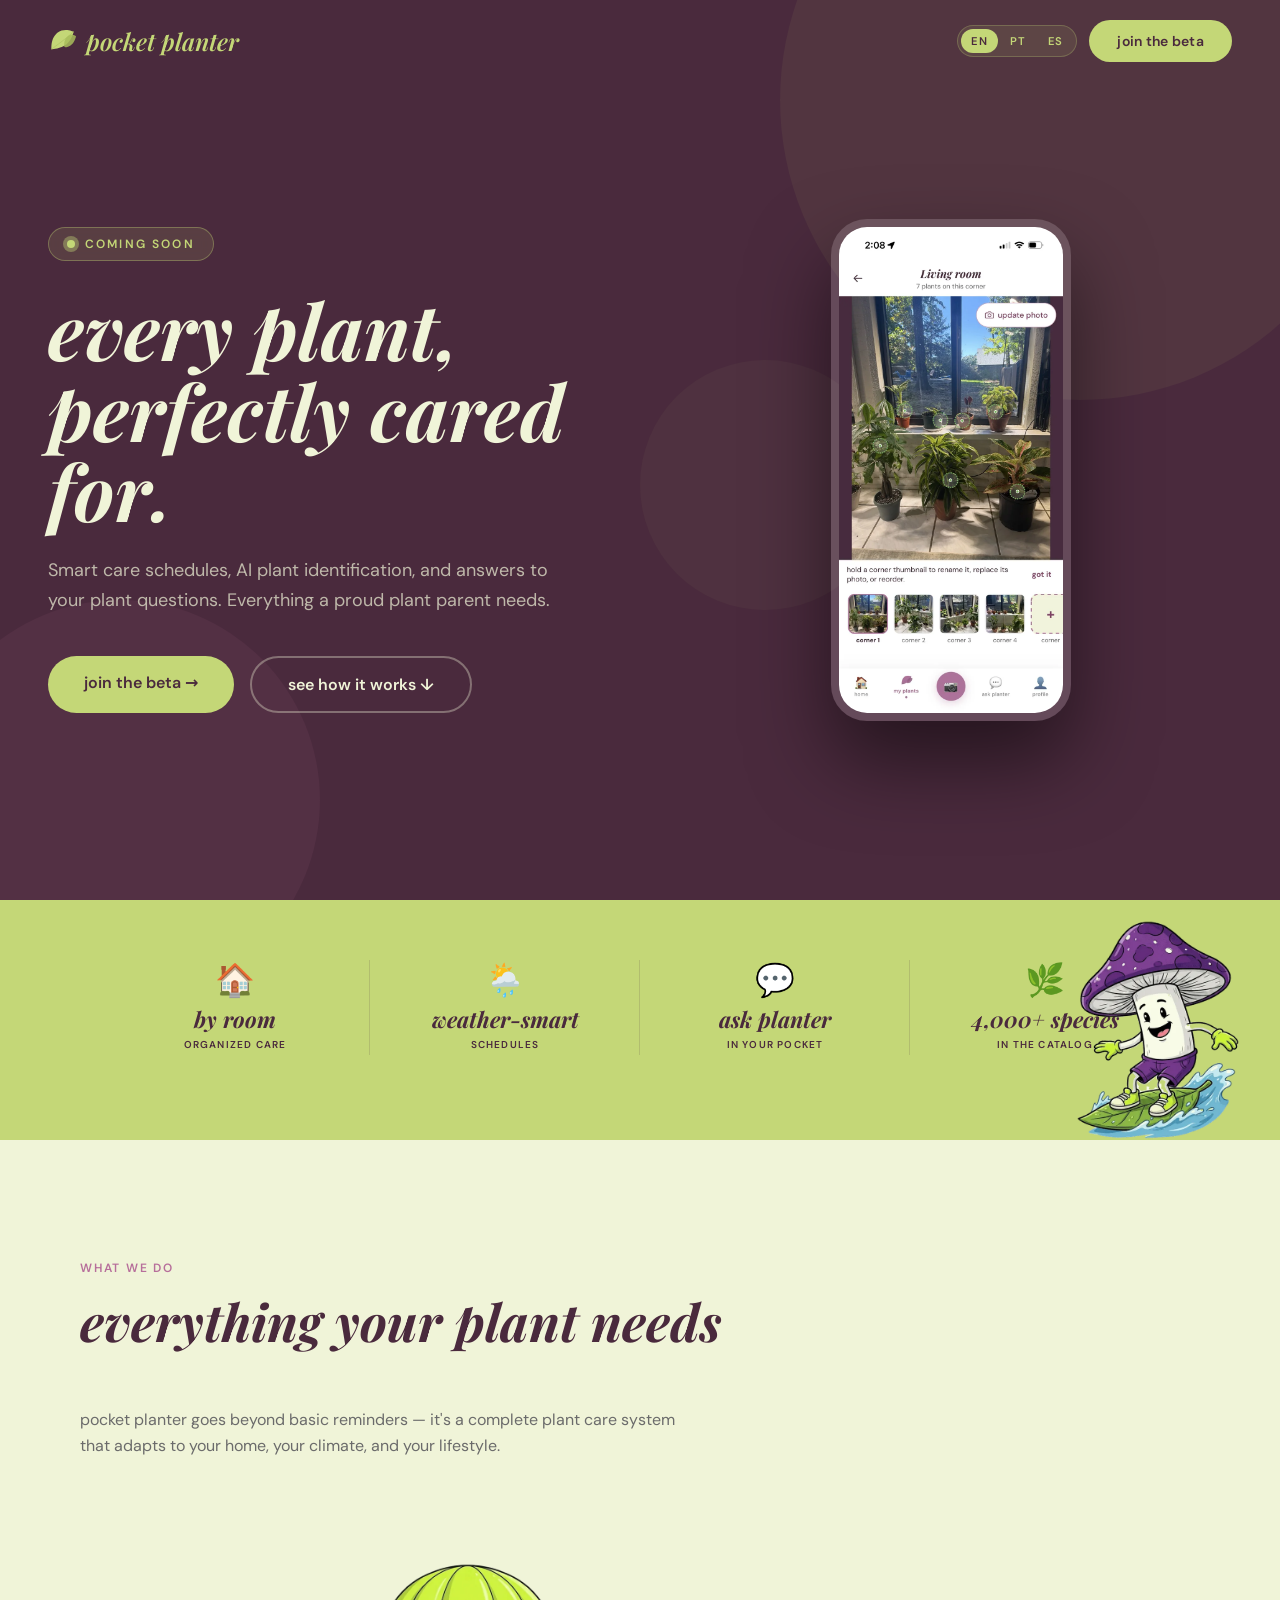
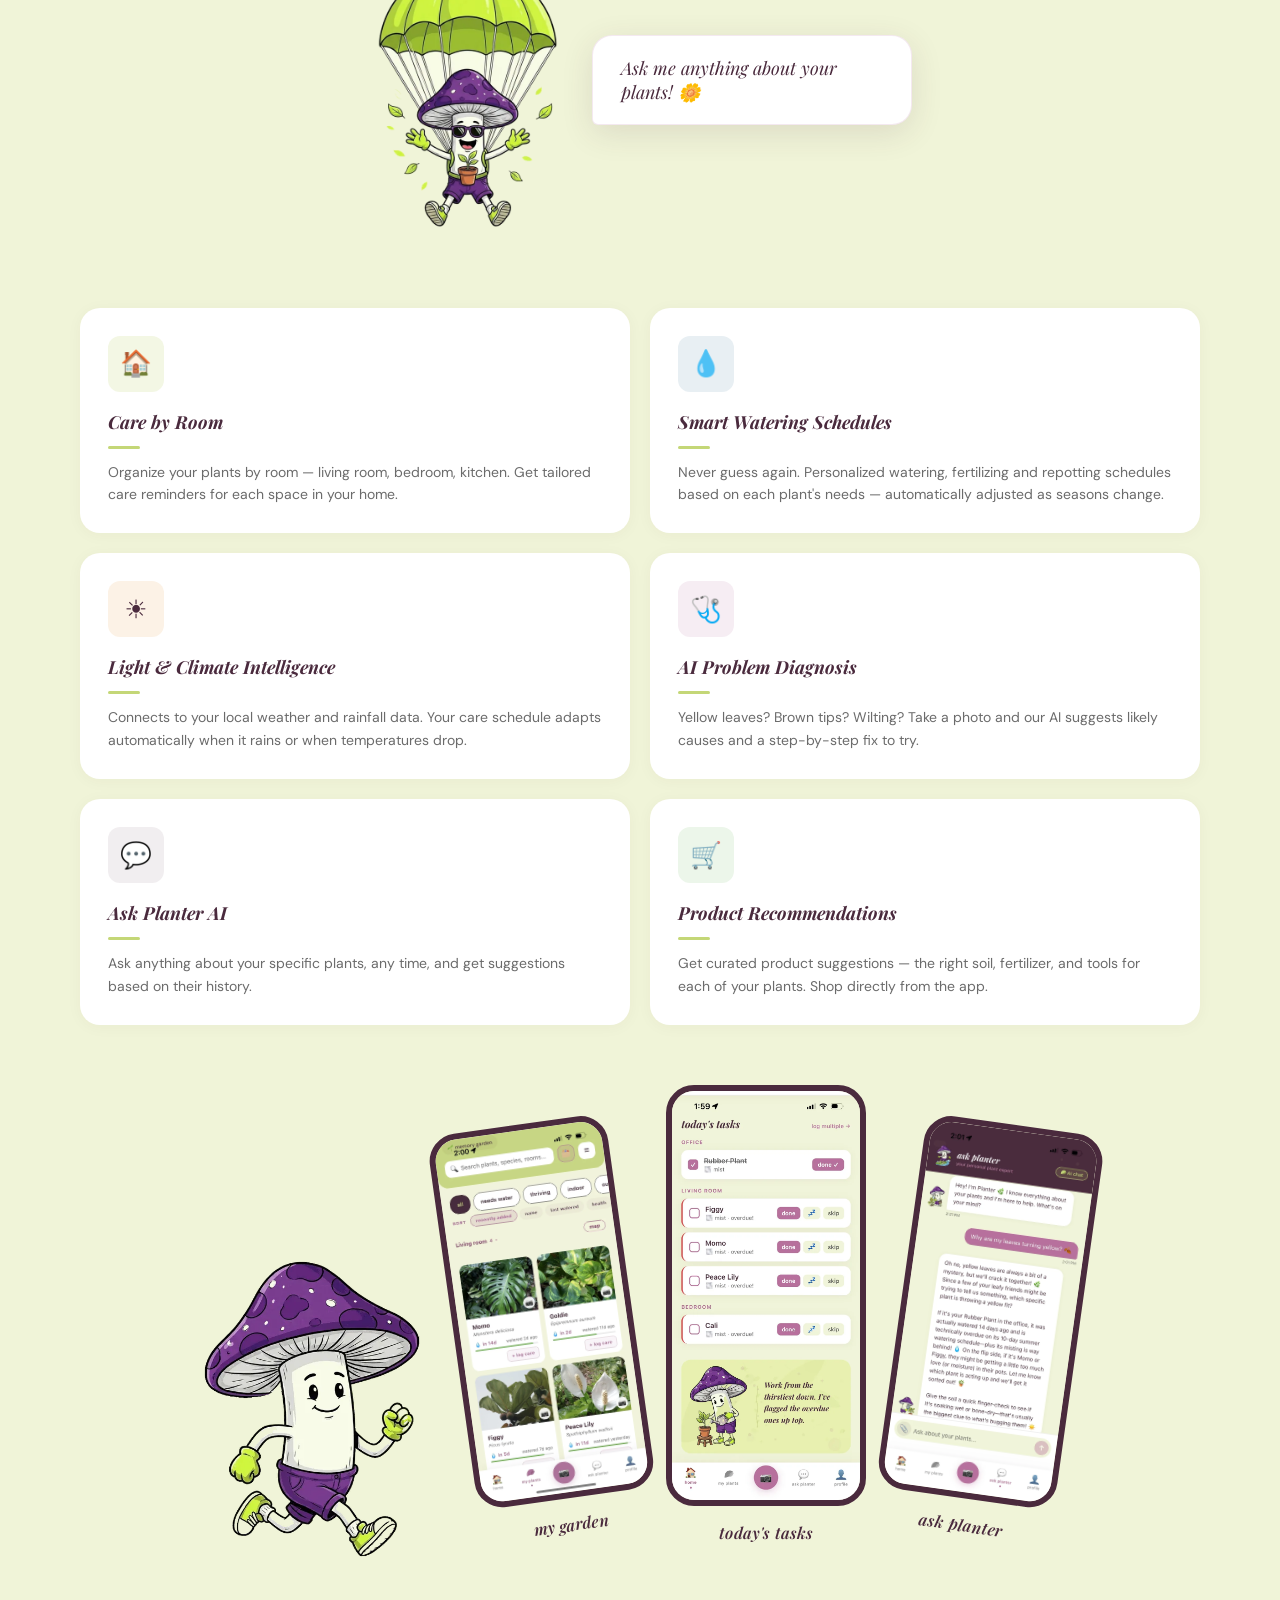
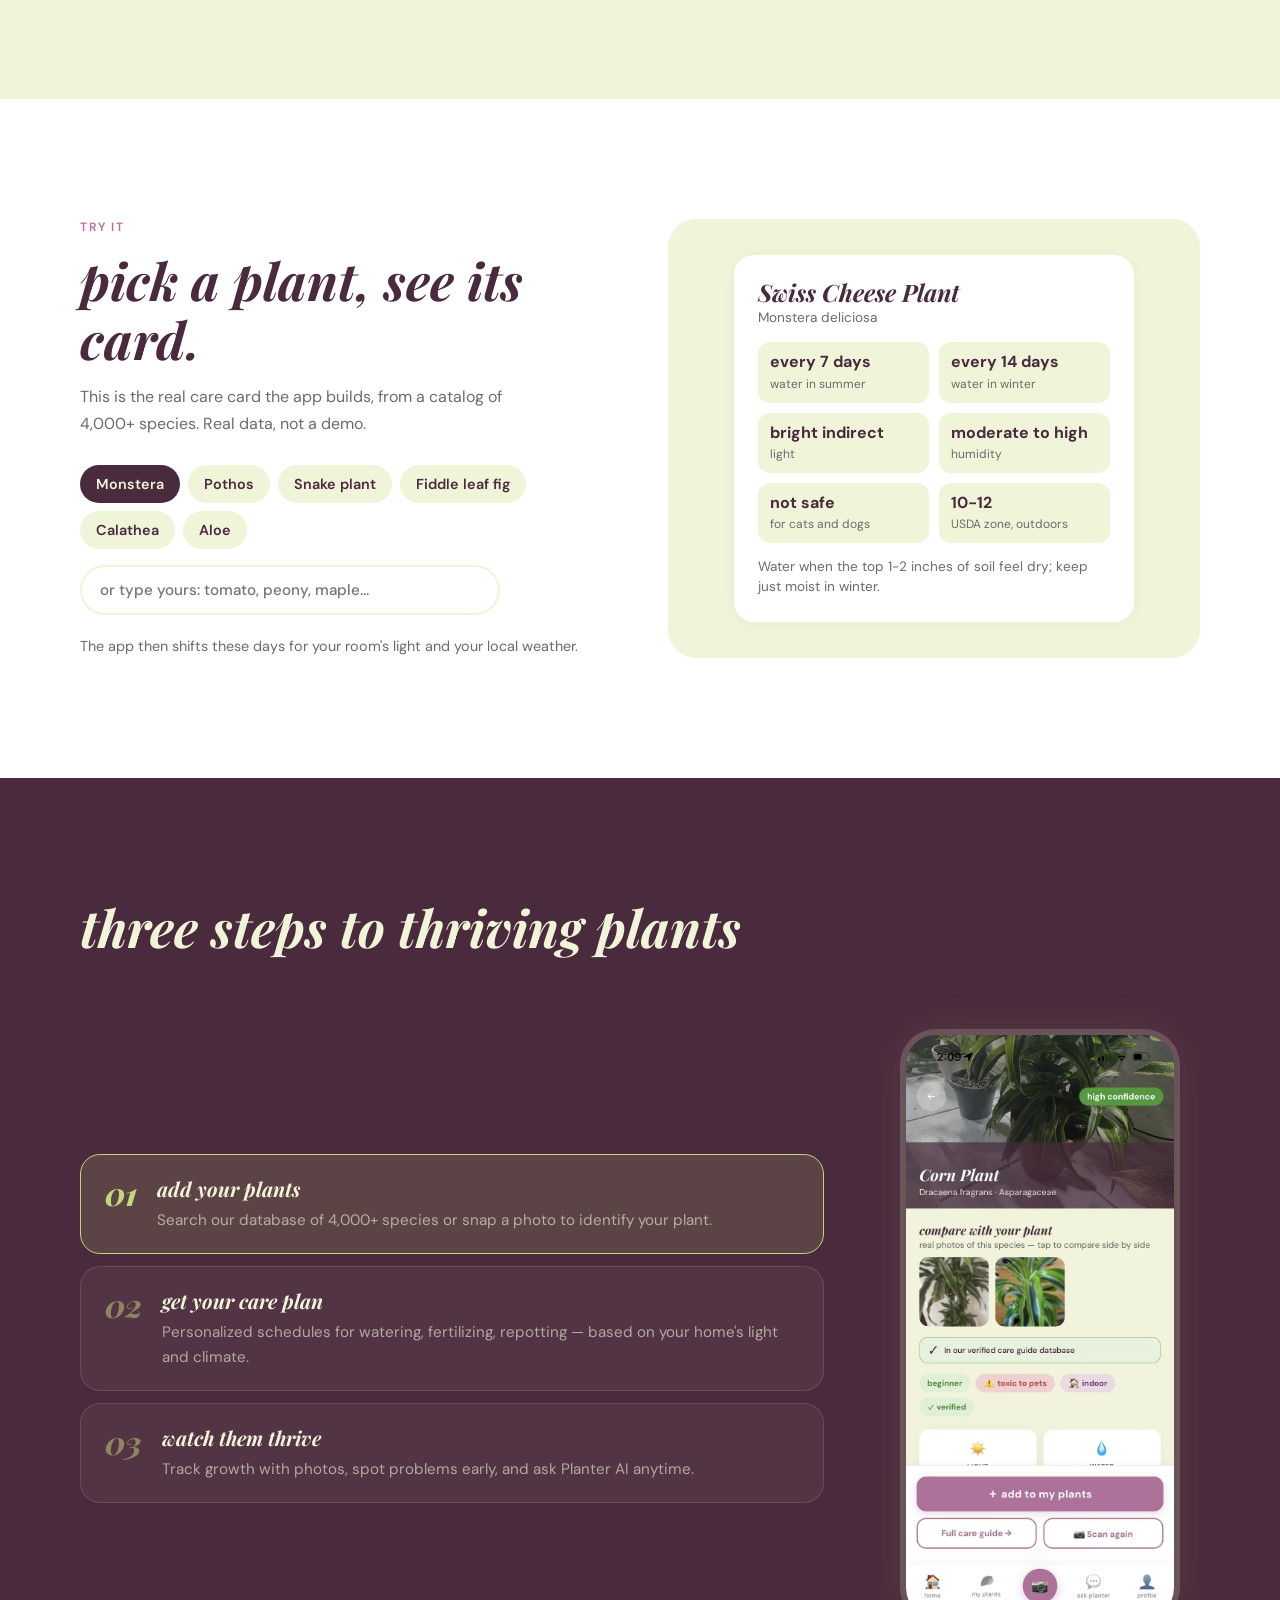
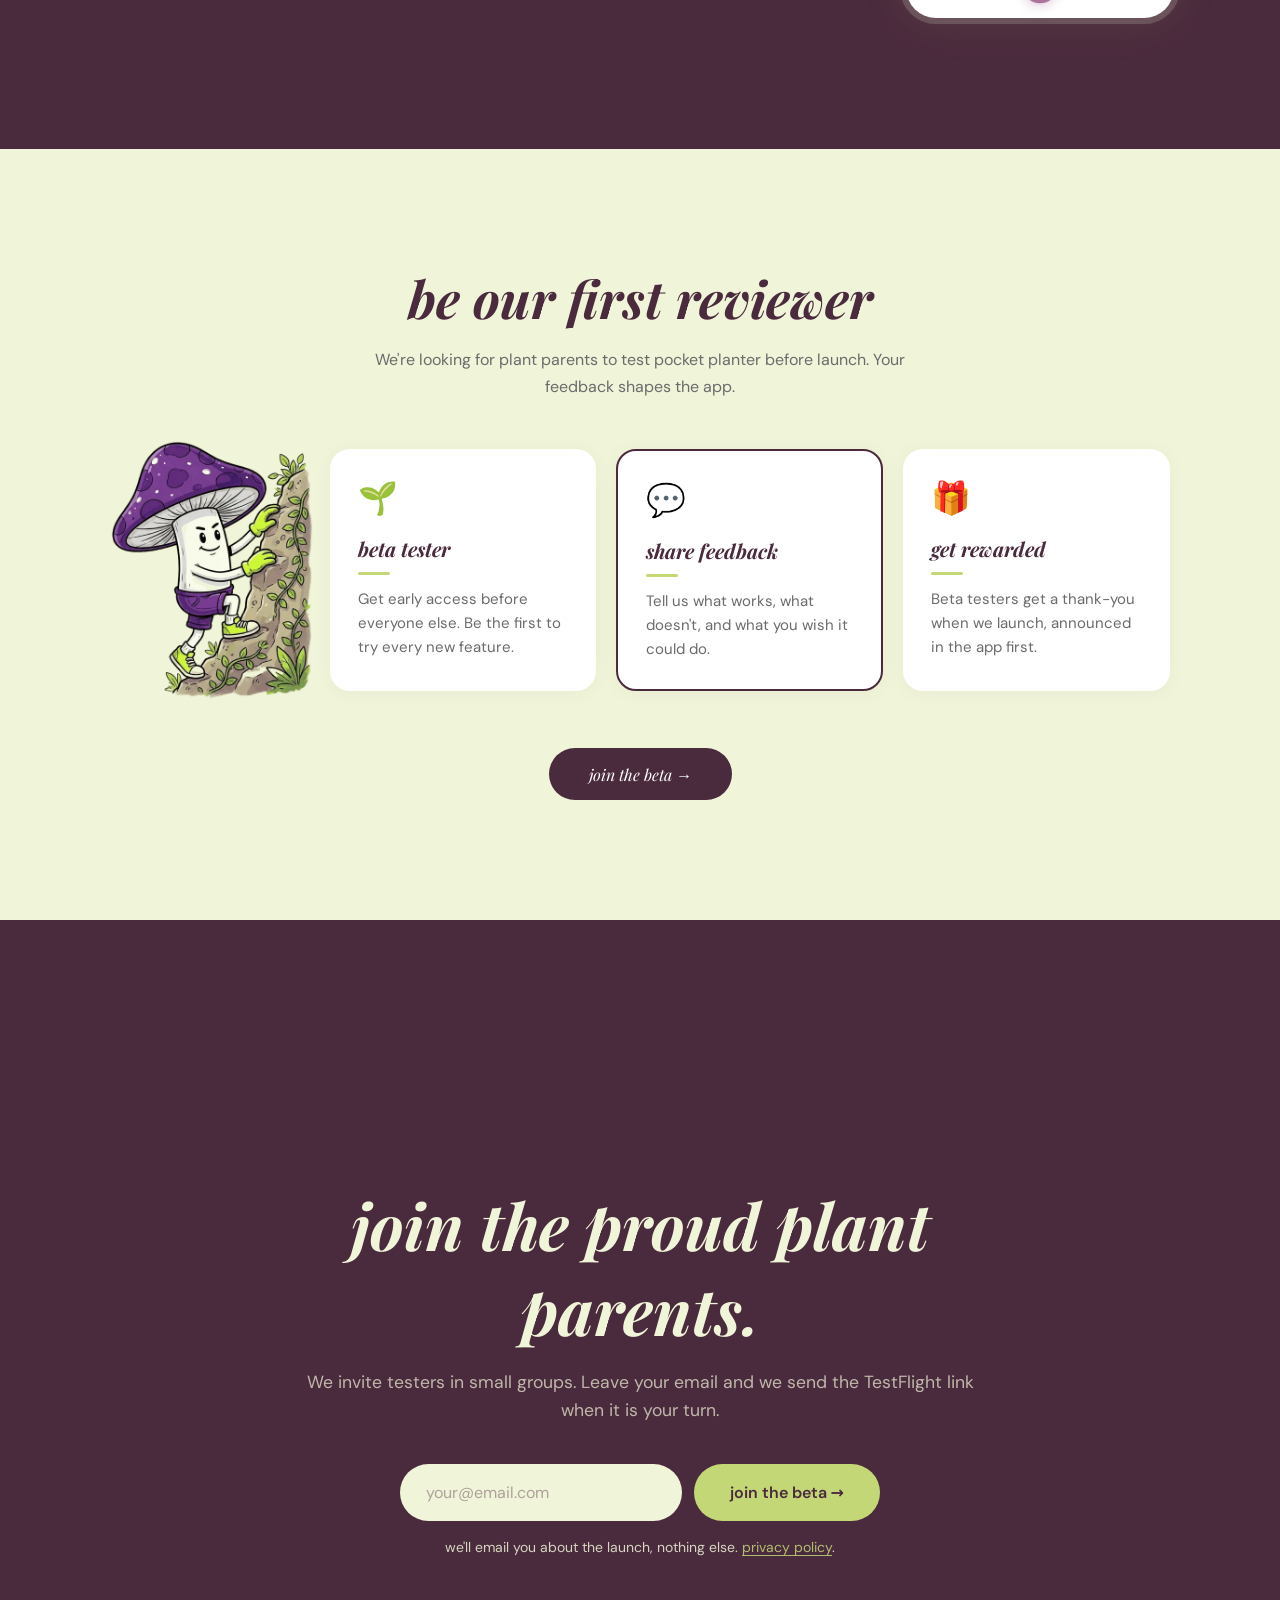
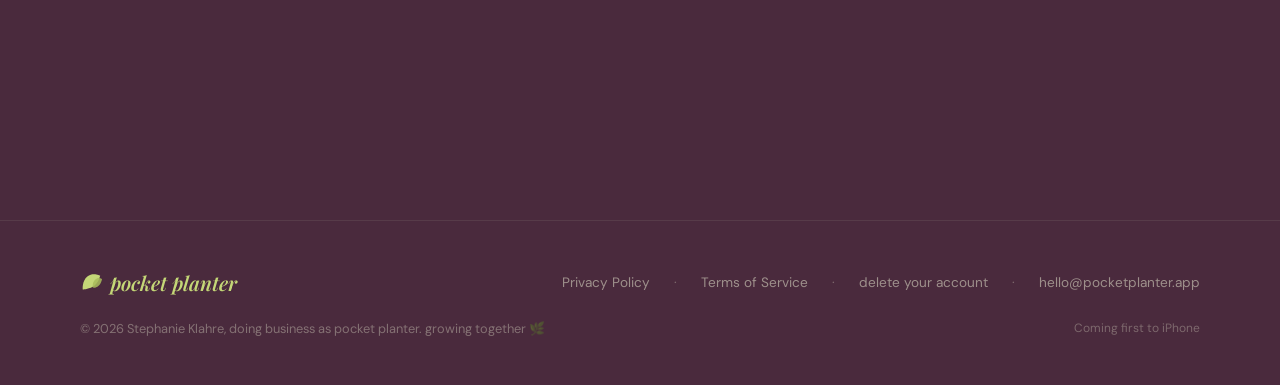
==== commit 025be10c: "feat(site): real app screenshots and room-map recording Co-Authored-By: Claude Fable 5.1 <noreply@an" ====
--- a/index.html
+++ b/index.html
@@ -402,7 +402,9 @@
       justify-content: center;
     }
     .hero-phone {
+      display: block;
       width: 240px;
+      height: auto;
       border-radius: 36px;
       border: 8px solid rgba(255,255,255,0.15);
       box-shadow: 0 40px 80px rgba(0,0,0,0.5);
@@ -1311,7 +1313,7 @@
         </div>
       </div>
       <div class="hero-right">
-        <img src="IMG_7374.webp" width="720" height="1565" alt="pocket planter home screen" class="hero-phone" fetchpriority="high">
+        <video class="hero-phone" src="assets/shots/map-zoom.mp4" poster="assets/shots/13-map-rings.webp" width="588" height="1280" autoplay muted loop playsinline preload="auto" aria-label="pocket planter room map: zooming into a living room photo and tapping the plant rings"></video>
       </div>
     </div>
   </section>
@@ -1388,15 +1390,15 @@
       <div class="phone-showcase reveal">
         <img src="running-novo.webp" width="412" height="560" alt="" class="mascot-showcase" loading="lazy">
         <div class="phone-showcase-item left">
-          <img src="IMG_7375.webp" width="720" height="1565" alt="my garden screen" loading="lazy">
+          <img src="assets/shots/01-my-plants.webp" width="720" height="1565" alt="my plants screen in pocket planter, with plant cards grouped by room" loading="lazy">
           <div class="phone-showcase-label" data-i18n="showcase.garden">my garden</div>
         </div>
         <div class="phone-showcase-item center">
-          <img src="IMG_7374.webp" width="720" height="1565" alt="today's tasks screen" loading="lazy">
+          <img src="assets/shots/05-home.webp" width="720" height="1565" alt="today's tasks screen, with misting tasks grouped by room" loading="lazy">
           <div class="phone-showcase-label" data-i18n="showcase.tasks">today's tasks</div>
         </div>
         <div class="phone-showcase-item right">
-          <img src="IMG_7376.webp" width="720" height="1565" alt="ask planter screen" loading="lazy">
+          <img src="assets/shots/03-ask-planter.webp" width="720" height="1565" alt="ask planter chat answering a question about yellow leaves" loading="lazy">
           <div class="phone-showcase-label" data-i18n="showcase.ask">ask planter</div>
         </div>
       </div>
@@ -1450,21 +1452,21 @@
       <h2 class="section-title reveal" data-i18n="how.title">three steps to thriving plants</h2>
       <div class="how-split reveal">
         <div class="stage-list" id="stage-list">
-          <button type="button" class="stage-btn active" data-img="IMG_7375.webp">
+          <button type="button" class="stage-btn active" data-img="assets/shots/12-scan-result-corn.webp" data-alt="scan result identifying a corn plant, with an add to my plants button">
             <span class="step-number">01</span>
             <span><span class="step-title" data-i18n="how.s1.title">add your plants</span><span class="step-desc" data-i18n="how.s1.desc">Search our database of 4,000+ species or snap a photo to identify your plant.</span></span>
           </button>
-          <button type="button" class="stage-btn" data-img="IMG_7374.webp">
+          <button type="button" class="stage-btn" data-img="assets/shots/09-add-plant-customize.webp" data-alt="add plant screen picking a room and showing how well its light fits the plant">
             <span class="step-number">02</span>
             <span><span class="step-title" data-i18n="how.s2.title">get your care plan</span><span class="step-desc" data-i18n="how.s2.desc">Personalized schedules for watering, fertilizing, repotting &mdash; based on your home's light and climate.</span></span>
           </button>
-          <button type="button" class="stage-btn" data-img="IMG_7376.webp">
+          <button type="button" class="stage-btn" data-img="assets/shots/02-plant-card.webp" data-alt="peace lily plant card with care log, photo timeline and diagnose tab">
             <span class="step-number">03</span>
             <span><span class="step-title" data-i18n="how.s3.title">watch them thrive</span><span class="step-desc" data-i18n="how.s3.desc">Track growth with photos, spot problems early, and ask Planter AI anytime.</span></span>
           </button>
         </div>
         <div class="stage-phone float-anim">
-          <img id="stage-img" src="IMG_7375.webp" width="720" height="1565" alt="pocket planter app screen" loading="lazy">
+          <img id="stage-img" src="assets/shots/12-scan-result-corn.webp" width="720" height="1565" alt="scan result identifying a corn plant, with an add to my plants button" loading="lazy">
         </div>
       </div>
     </div>
@@ -1960,9 +1962,16 @@
       const src = b.getAttribute('data-img');
       if (stageImg.getAttribute('src') !== src) {
         stageImg.classList.add('fade');
-        setTimeout(() => { stageImg.src = src; stageImg.classList.remove('fade'); }, 200);
+        setTimeout(() => { stageImg.src = src; stageImg.alt = b.getAttribute('data-alt') || ''; stageImg.classList.remove('fade'); }, 200);
       }
     }));
+
+    // ---- HERO: respect reduced motion for the room-map recording ----
+    const heroVideo = document.querySelector('video.hero-phone');
+    if (heroVideo && window.matchMedia('(prefers-reduced-motion: reduce)').matches) {
+      heroVideo.removeAttribute('autoplay');
+      heroVideo.pause();
+    }
 
     setLang(currentLang);
   </script>
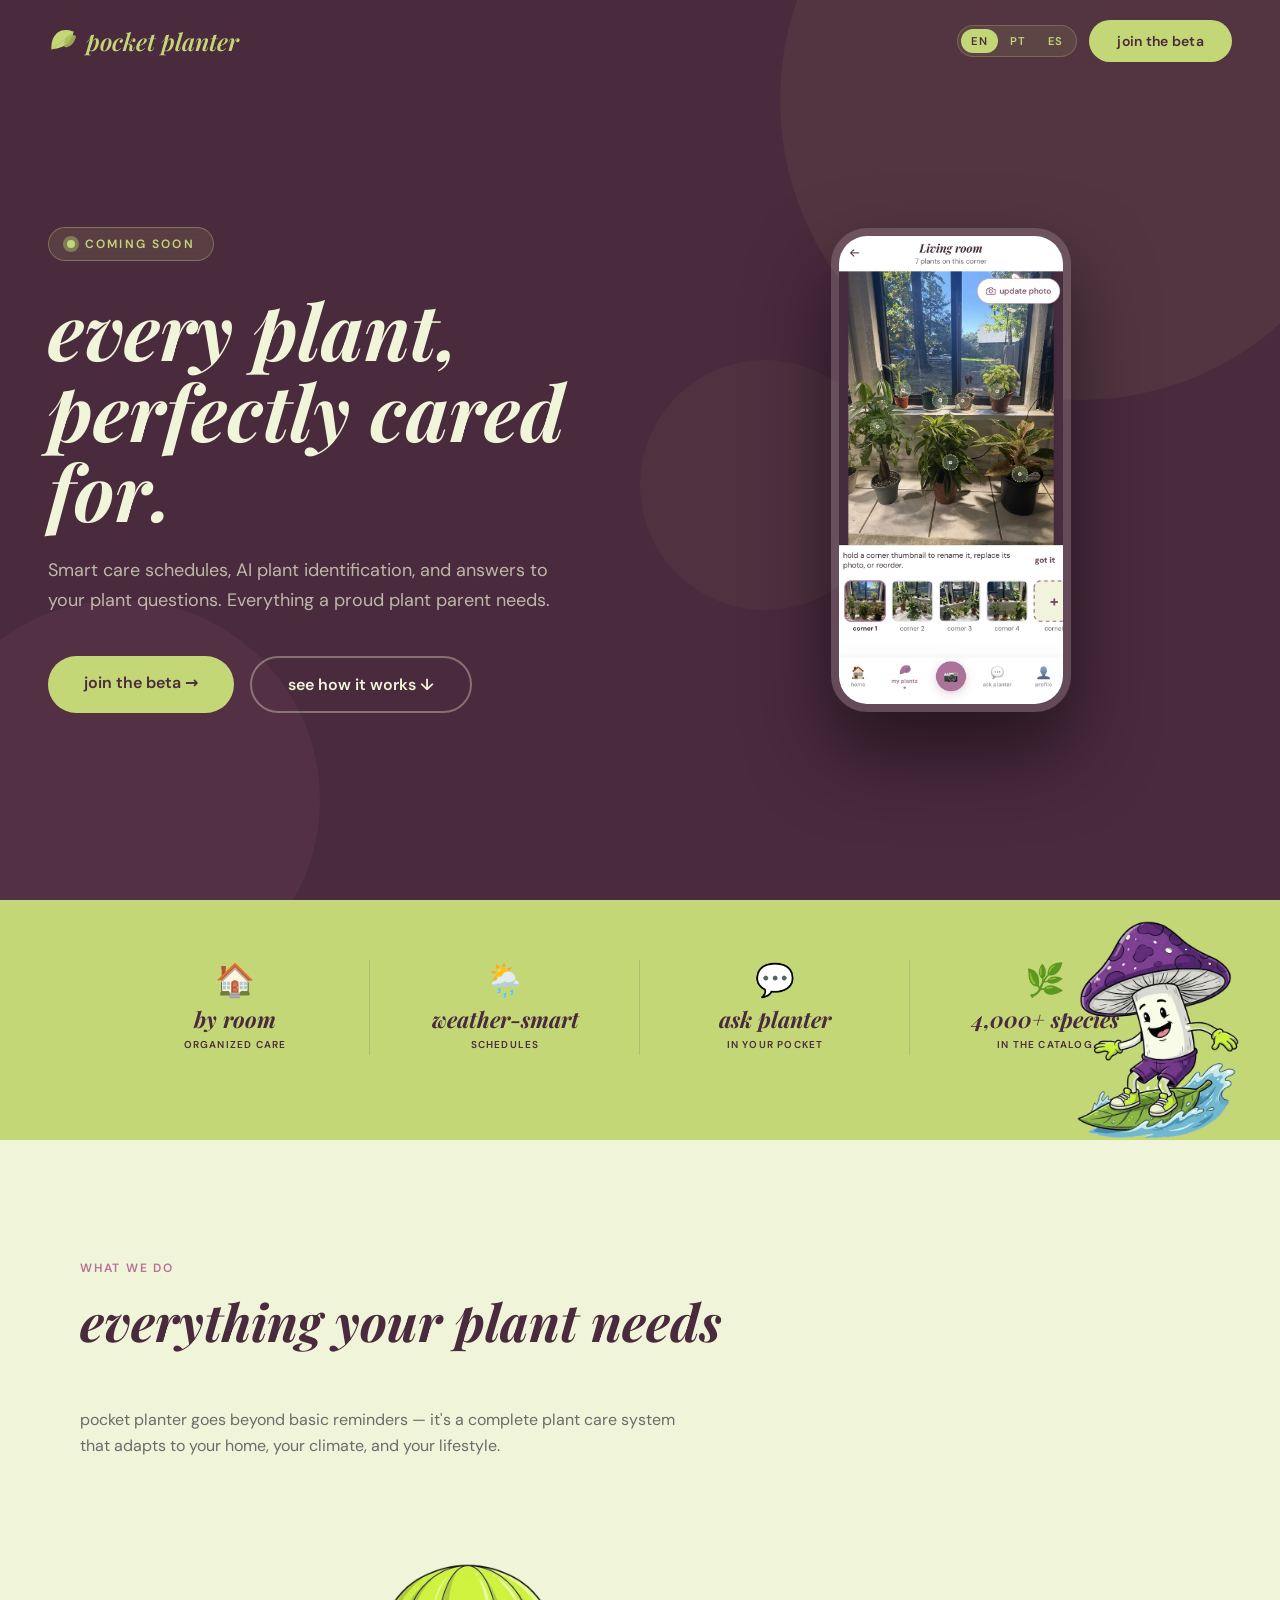
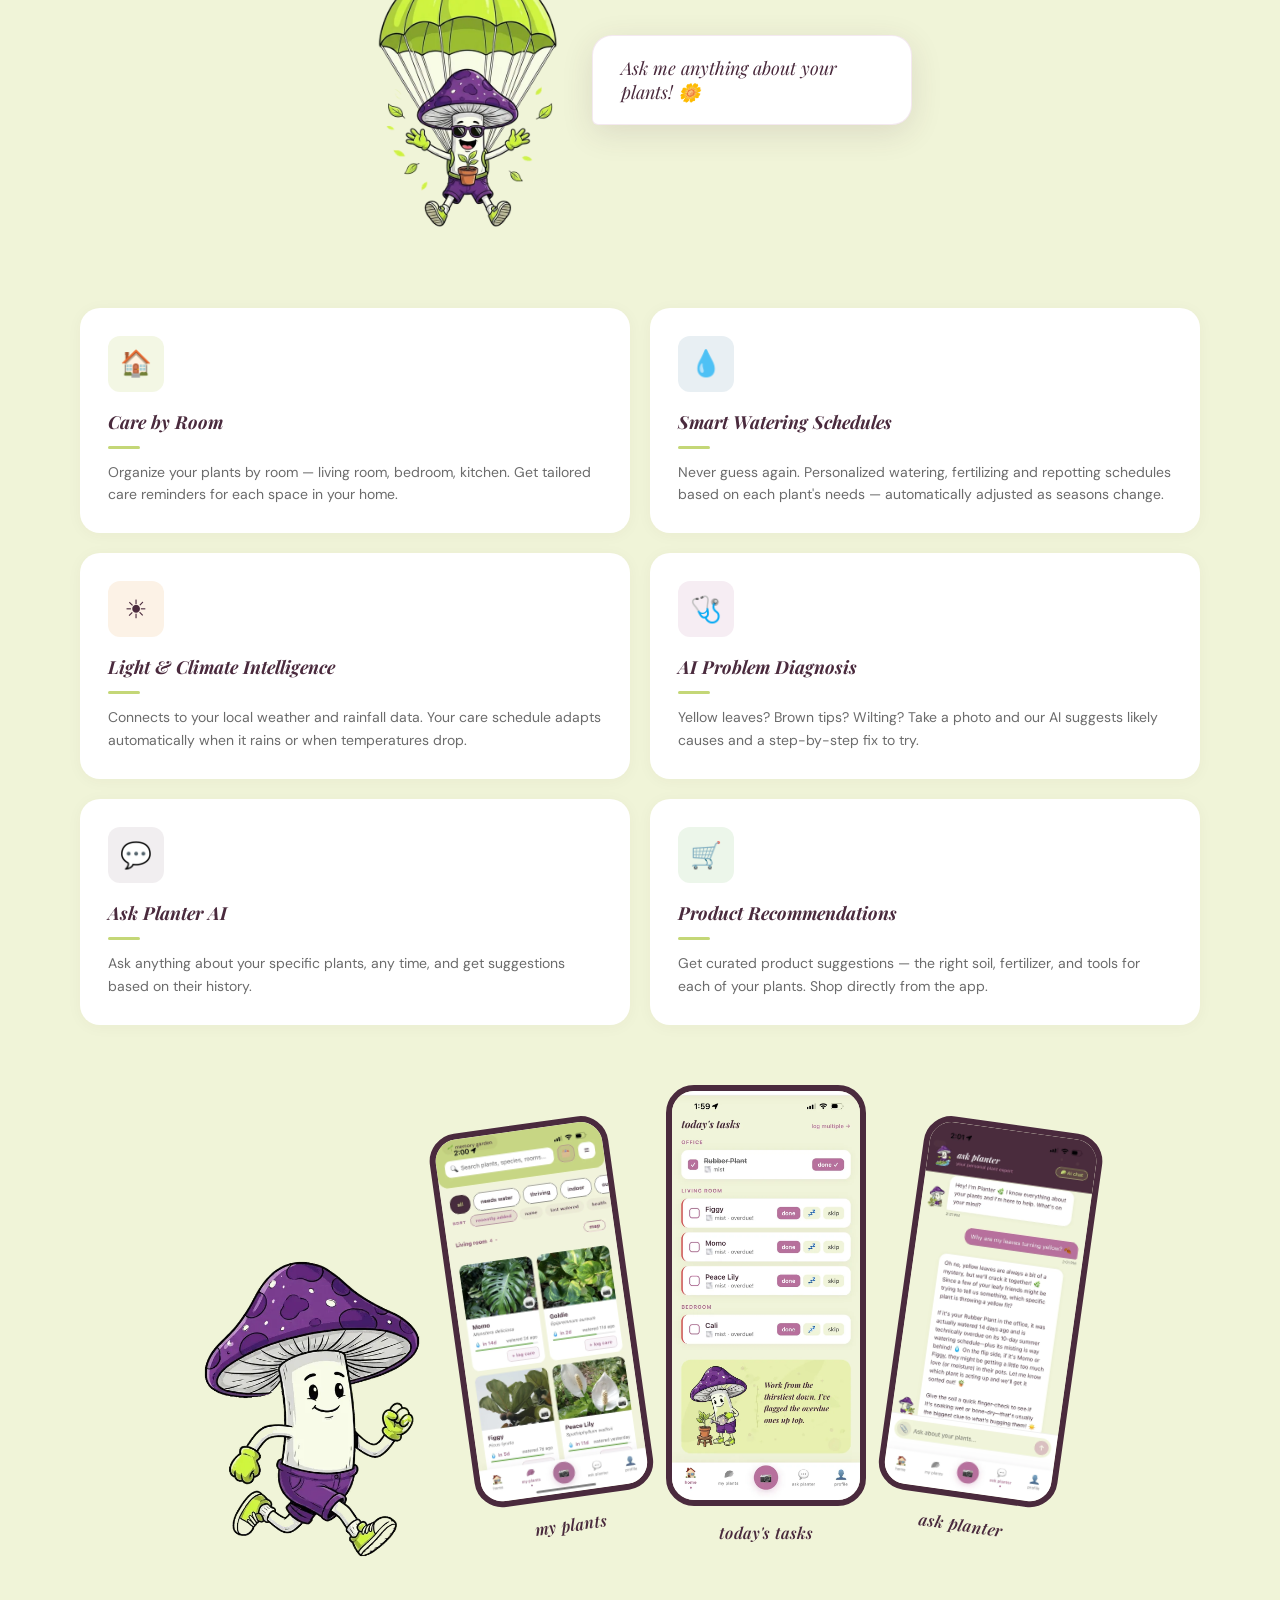
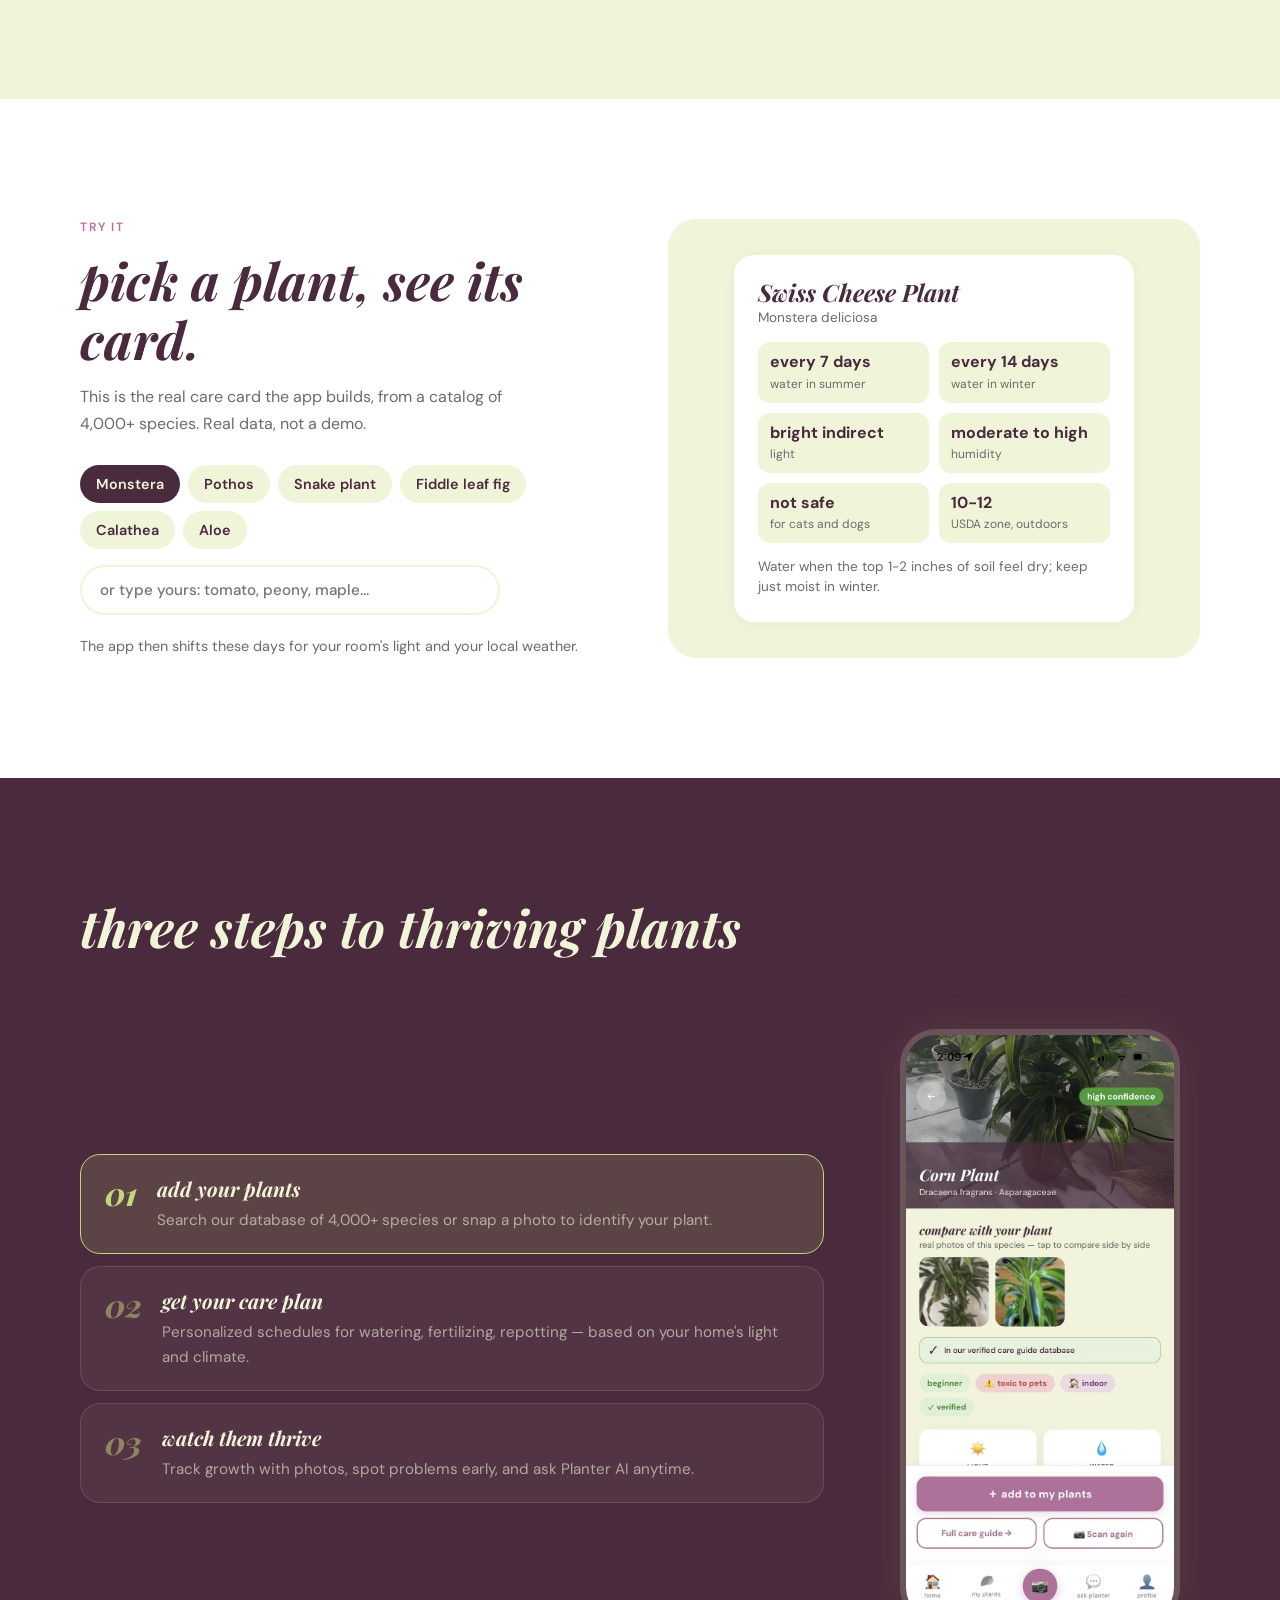
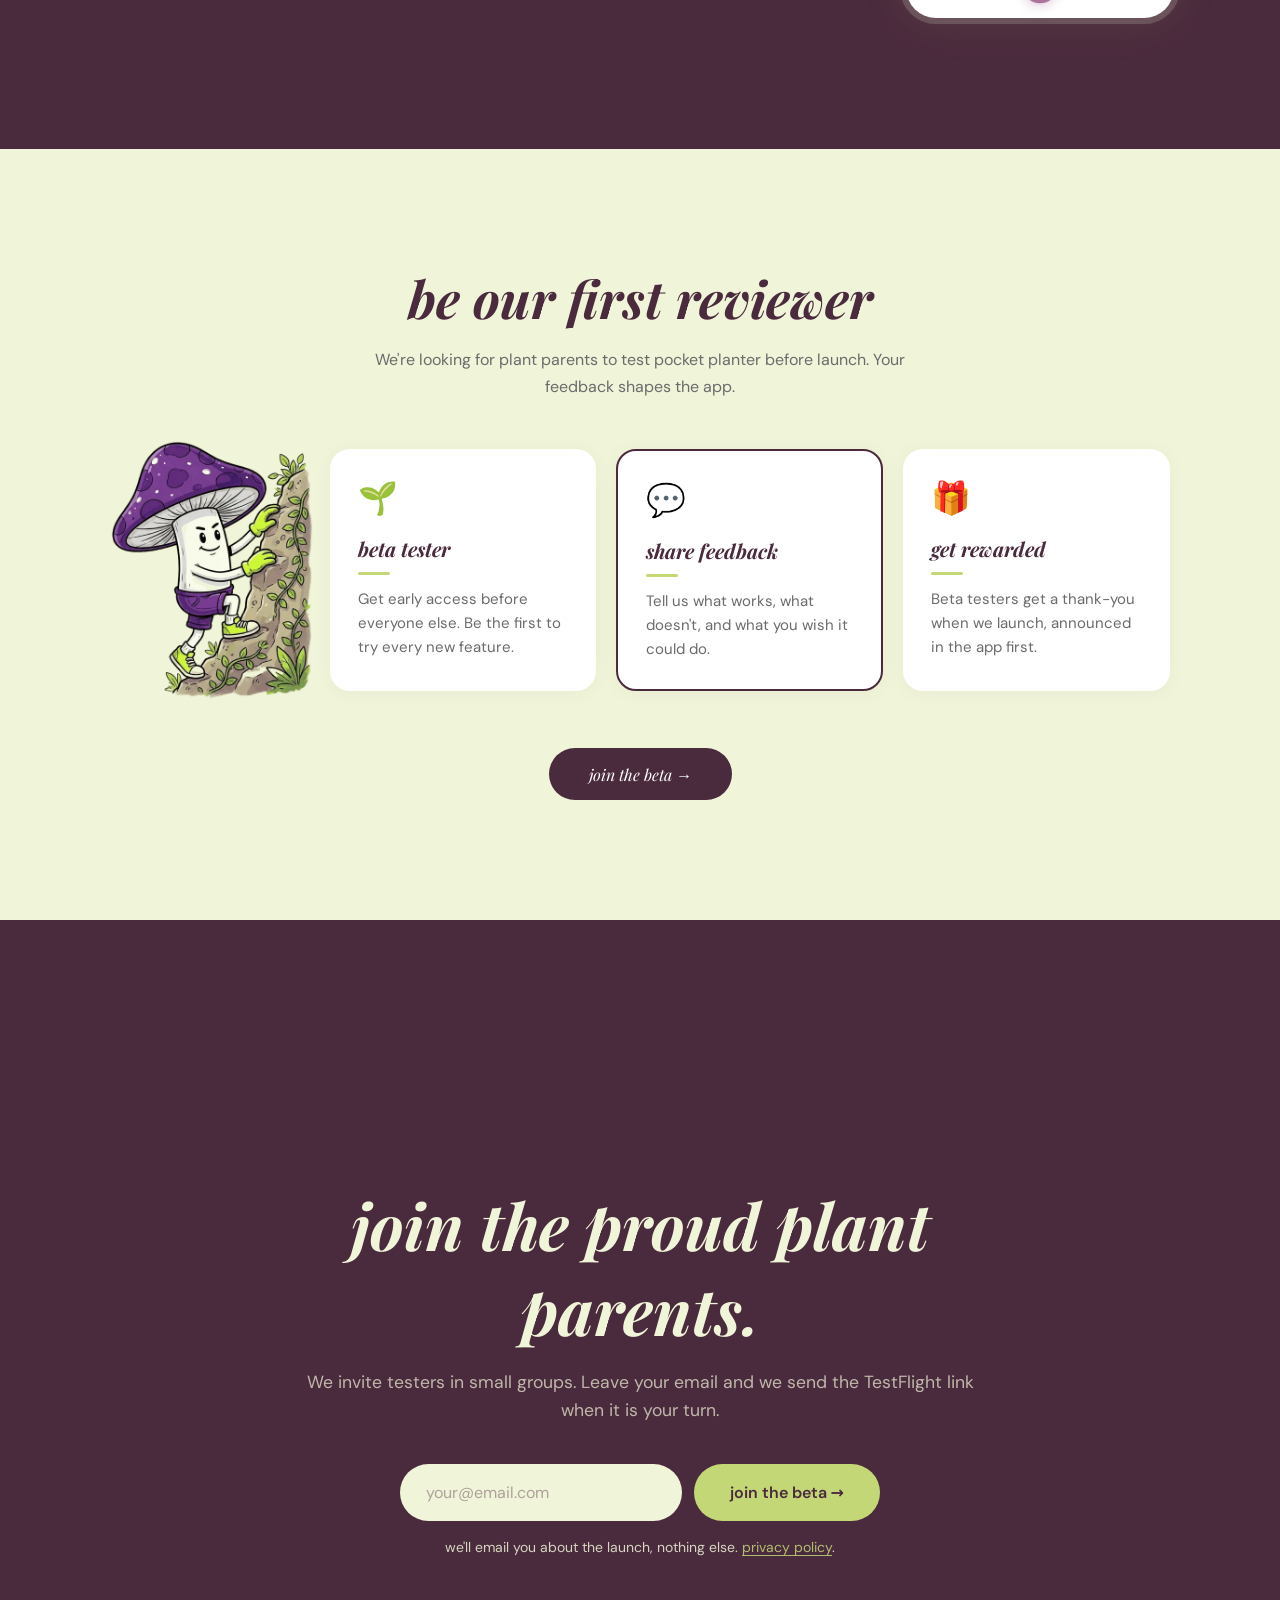
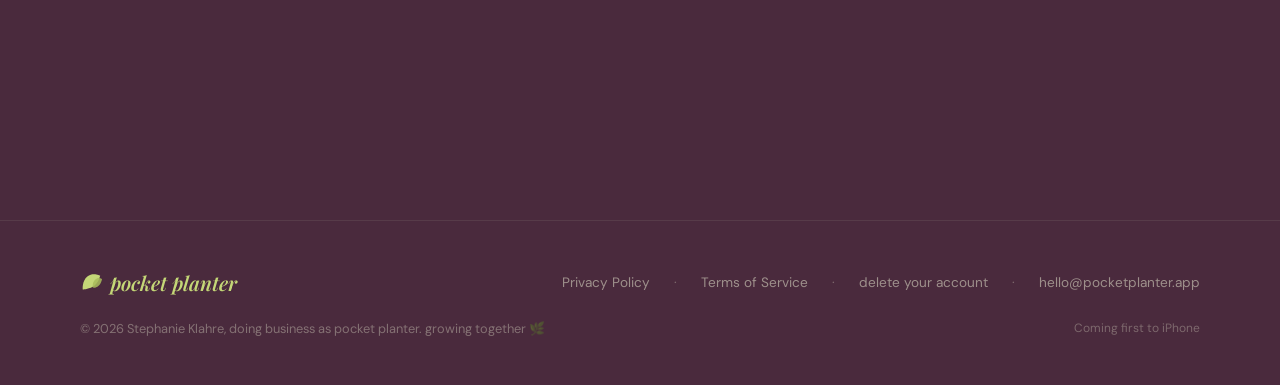
==== commit 96192366: "fix(site): crop status bar from room-map video and rename showcase caption to my plants Co-Authored-" ====
--- a/index.html
+++ b/index.html
@@ -405,6 +405,8 @@
       display: block;
       width: 240px;
       height: auto;
+      aspect-ratio: 588 / 1188;
+      object-fit: cover;
       border-radius: 36px;
       border: 8px solid rgba(255,255,255,0.15);
       box-shadow: 0 40px 80px rgba(0,0,0,0.5);
@@ -1313,7 +1315,7 @@
         </div>
       </div>
       <div class="hero-right">
-        <video class="hero-phone" src="assets/shots/map-zoom.mp4" poster="assets/shots/13-map-rings.webp" width="588" height="1280" autoplay muted loop playsinline preload="auto" aria-label="pocket planter room map: zooming into a living room photo and tapping the plant rings"></video>
+        <video class="hero-phone" src="assets/shots/map-zoom.mp4" poster="assets/shots/13-map-rings.webp" width="588" height="1188" autoplay muted loop playsinline preload="auto" aria-label="pocket planter room map: zooming into a living room photo and tapping the plant rings"></video>
       </div>
     </div>
   </section>
@@ -1391,7 +1393,7 @@
         <img src="running-novo.webp" width="412" height="560" alt="" class="mascot-showcase" loading="lazy">
         <div class="phone-showcase-item left">
           <img src="assets/shots/01-my-plants.webp" width="720" height="1565" alt="my plants screen in pocket planter, with plant cards grouped by room" loading="lazy">
-          <div class="phone-showcase-label" data-i18n="showcase.garden">my garden</div>
+          <div class="phone-showcase-label" data-i18n="showcase.garden">my plants</div>
         </div>
         <div class="phone-showcase-item center">
           <img src="assets/shots/05-home.webp" width="720" height="1565" alt="today's tasks screen, with misting tasks grouped by room" loading="lazy">
@@ -1688,7 +1690,7 @@
         "features.c5.desc": "Ask anything about your specific plants, any time, and get suggestions based on their history.",
         "features.c6.name": "Product Recommendations",
         "features.c6.desc": "Get curated product suggestions \u2014 the right soil, fertilizer, and tools for each of your plants. Shop directly from the app.",
-        "showcase.garden": "my garden",
+        "showcase.garden": "my plants",
         "showcase.tasks": "today's tasks",
         "showcase.ask": "ask planter",
         "how.title": "three steps to thriving plants",
@@ -1764,7 +1766,7 @@
         "features.c5.desc": "Pergunte qualquer coisa sobre suas plantas, a qualquer hora, e receba sugestões baseadas no histórico delas.",
         "features.c6.name": "Recomenda\u00e7\u00f5es de Produtos",
         "features.c6.desc": "Receba sugest\u00f5es selecionadas \u2014 o substrato, fertilizante e ferramentas certas para cada planta. Compre direto pelo app.",
-        "showcase.garden": "meu jardim",
+        "showcase.garden": "minhas plantas",
         "showcase.tasks": "tarefas de hoje",
         "showcase.ask": "pergunte ao planter",
         "how.title": "tr\u00eas passos para plantas saud\u00e1veis",
@@ -1840,7 +1842,7 @@
         "features.c5.desc": "Pregunta lo que quieras sobre tus plantas, a cualquier hora, y recibe sugerencias basadas en su historial.",
         "features.c6.name": "Recomendaciones de Productos",
         "features.c6.desc": "Recibe sugerencias curadas \u2014 el sustrato, fertilizante y herramientas correctas para cada planta. Compra directamente desde la app.",
-        "showcase.garden": "mi jard\u00edn",
+        "showcase.garden": "mis plantas",
         "showcase.tasks": "tareas de hoy",
         "showcase.ask": "preg\u00fantale a planter",
         "how.title": "tres pasos hacia plantas prosperas",
